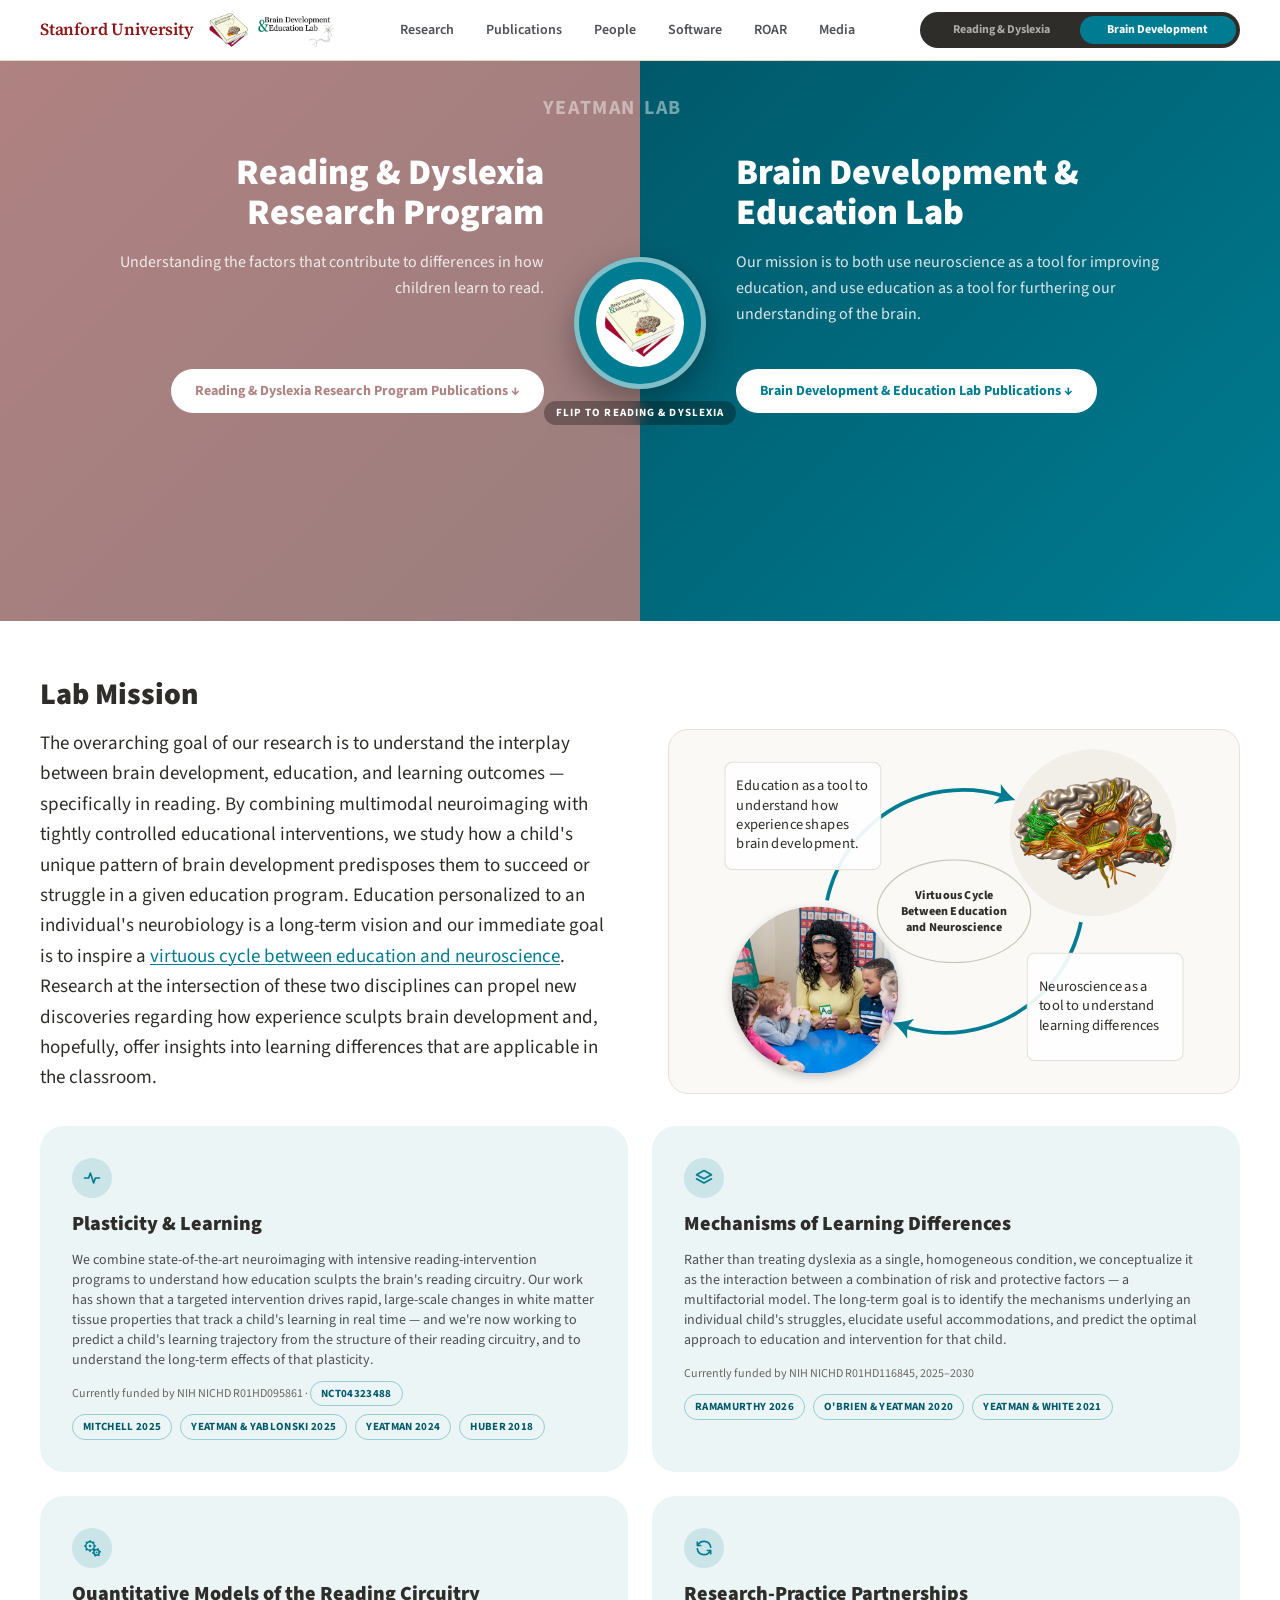
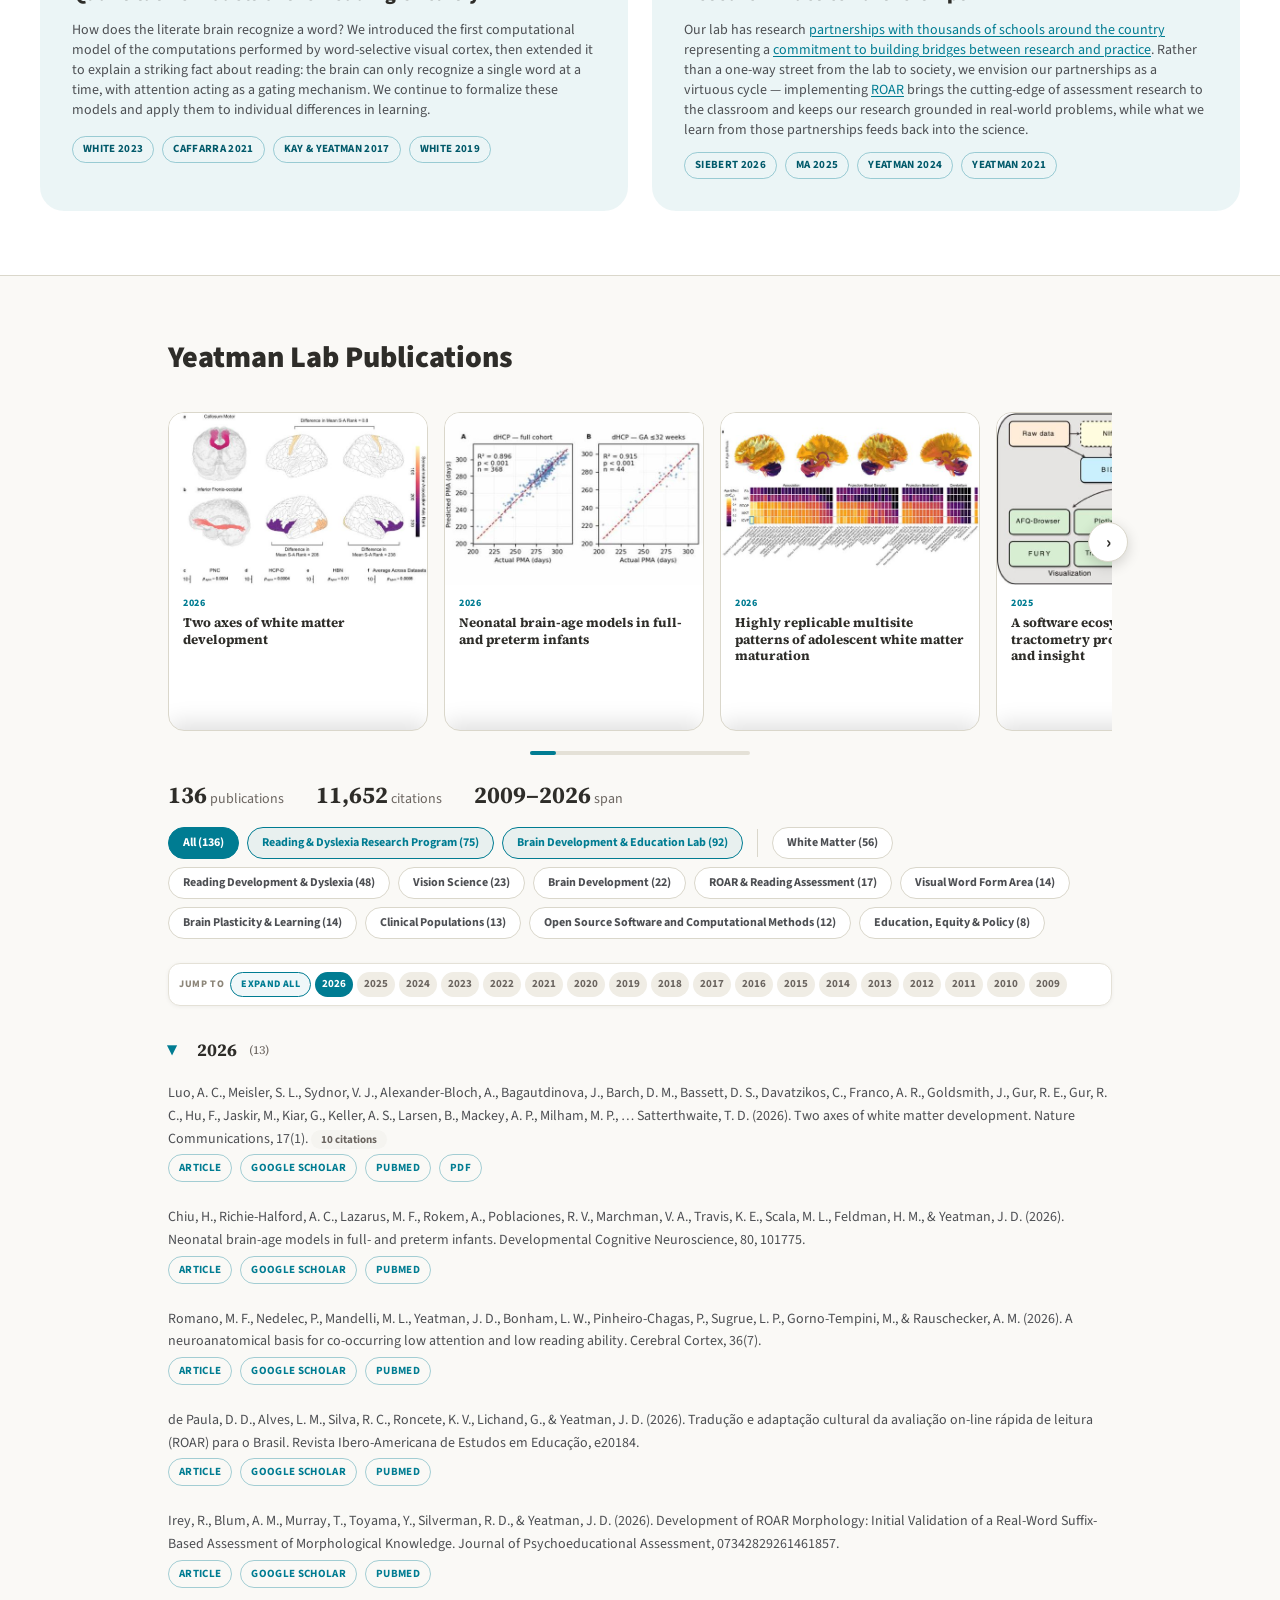
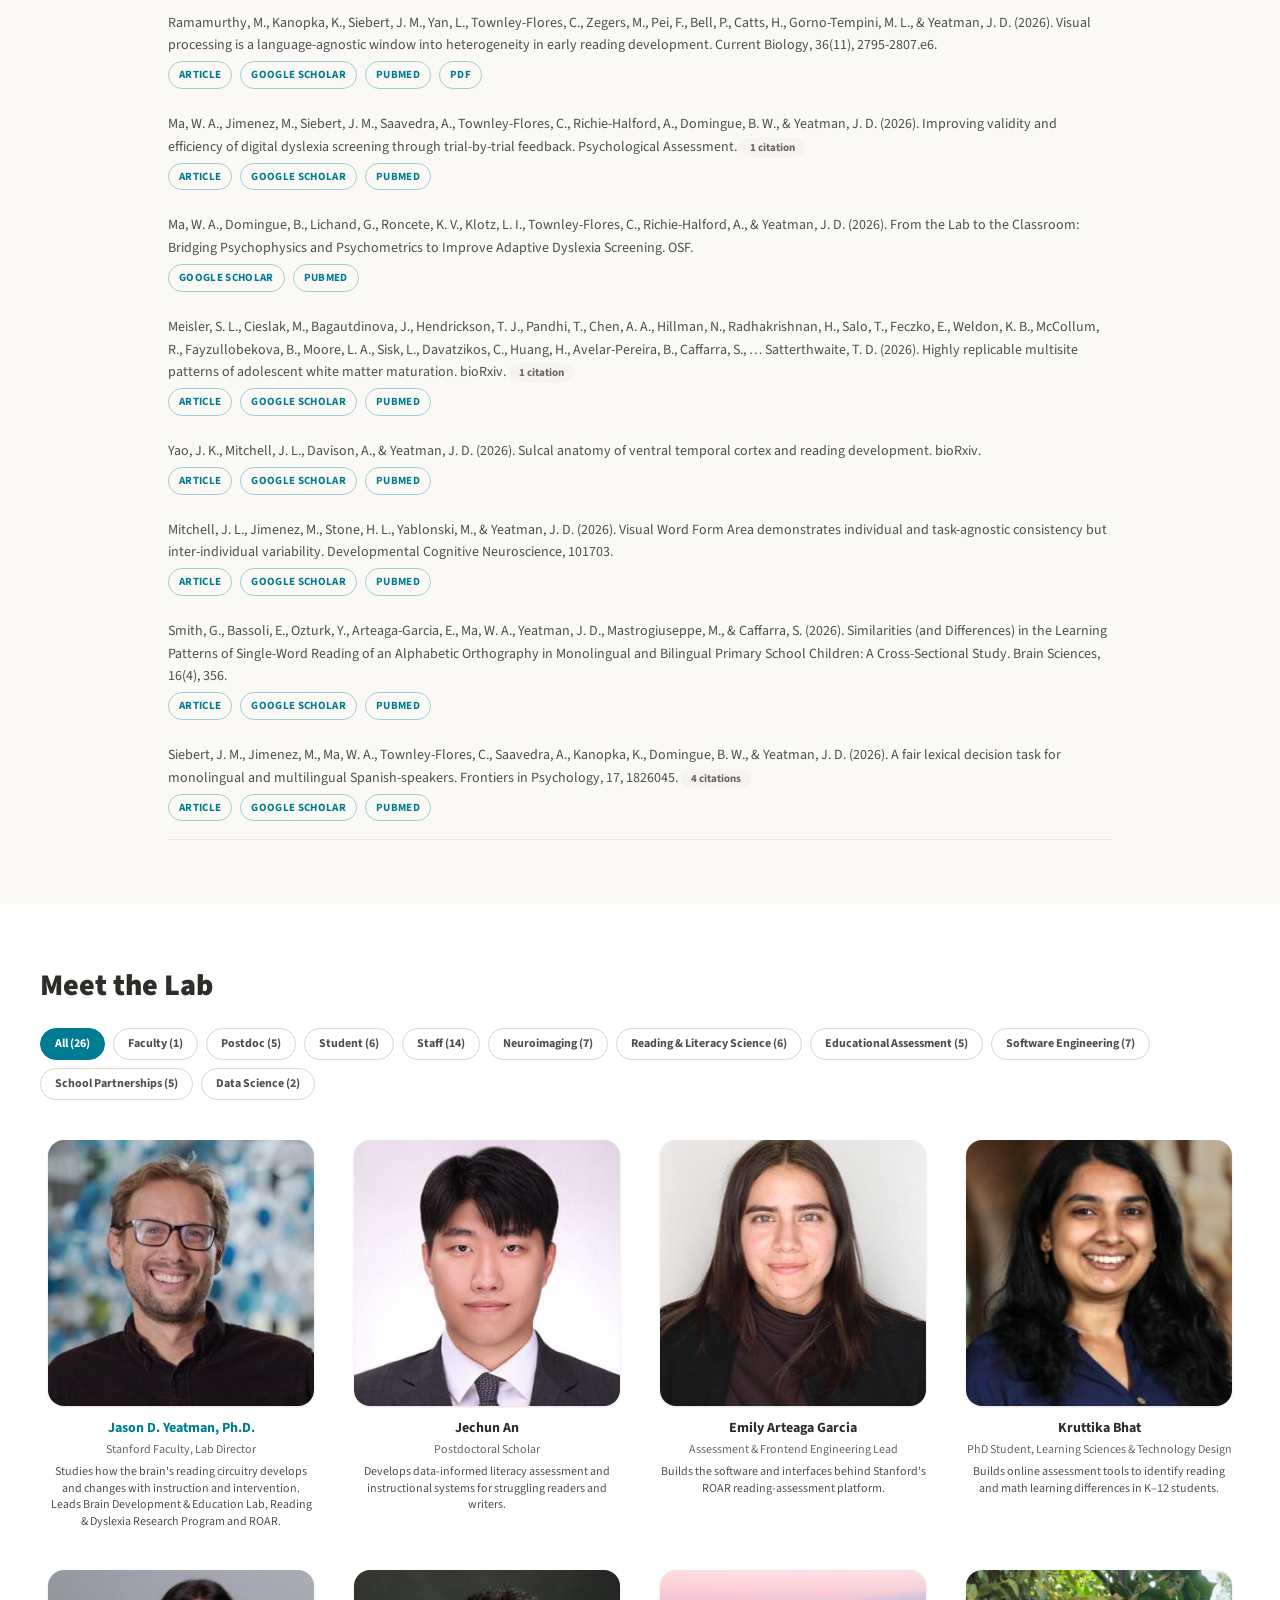
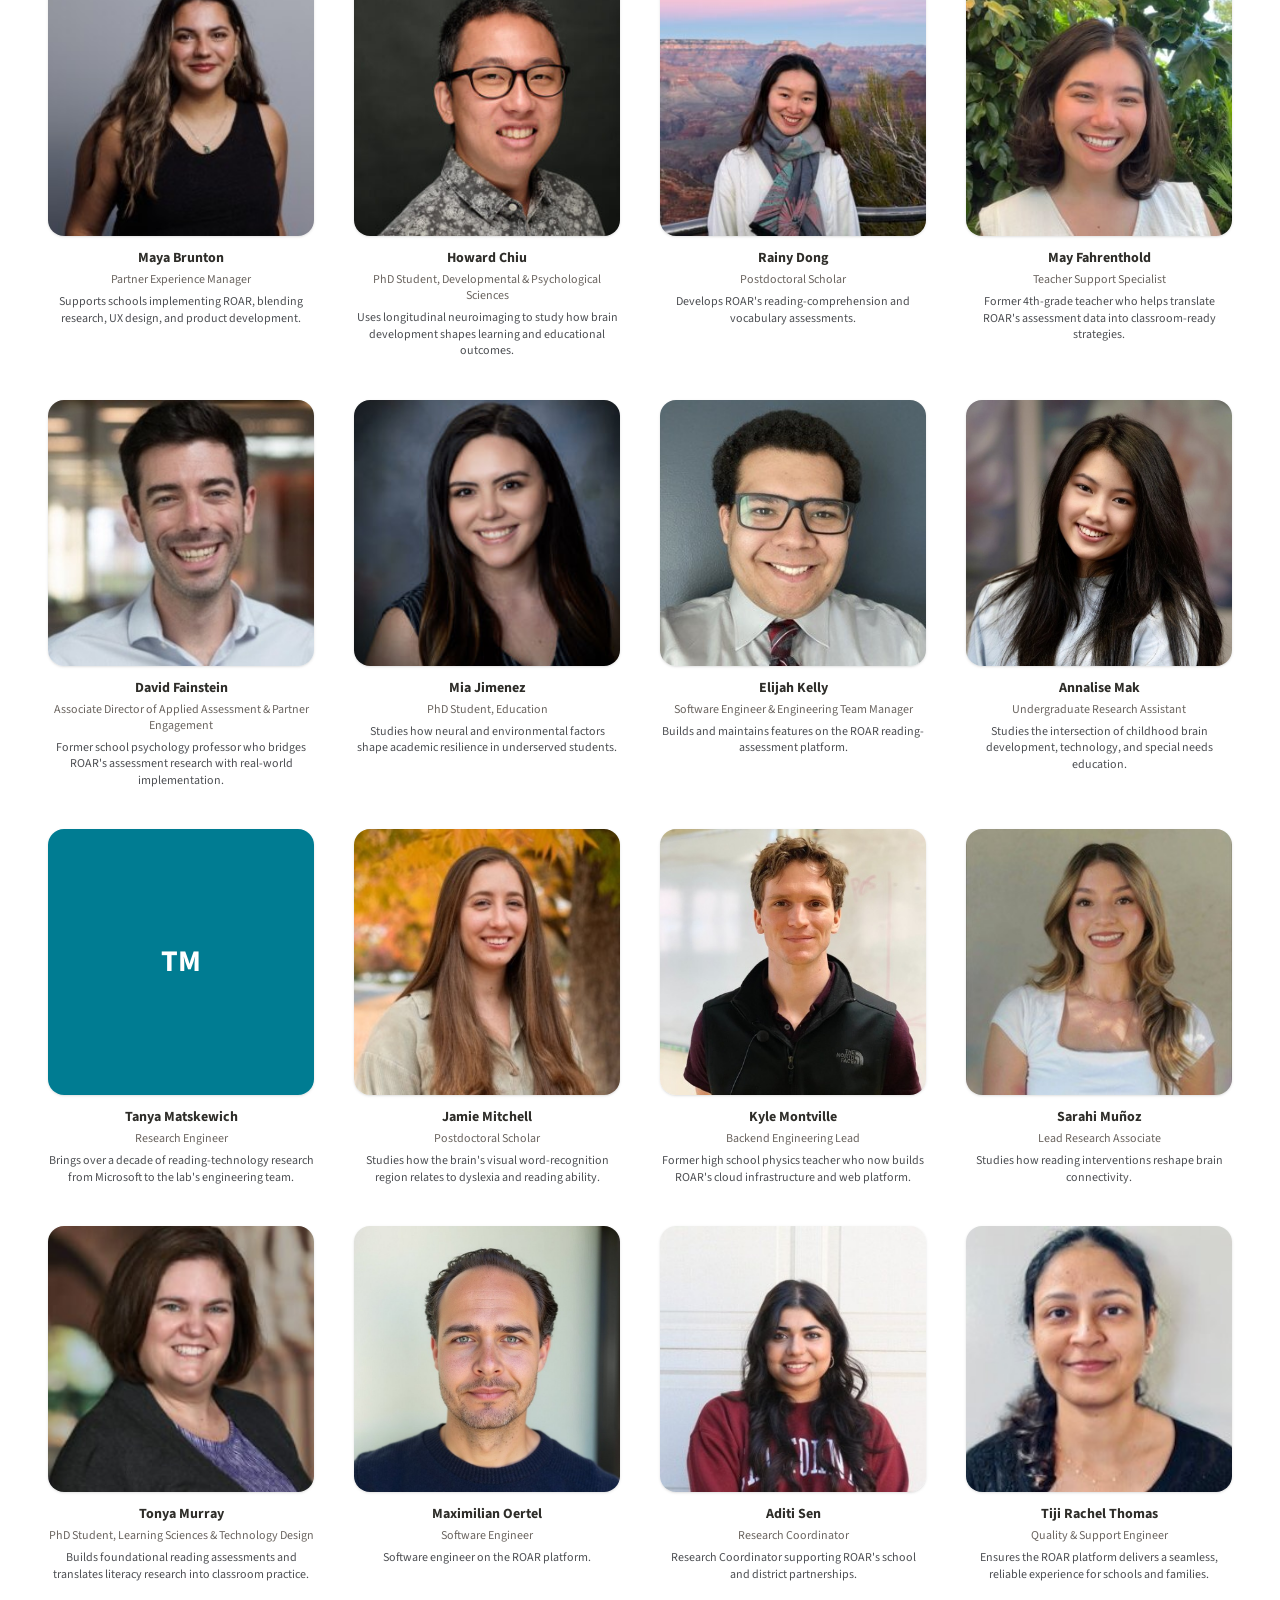
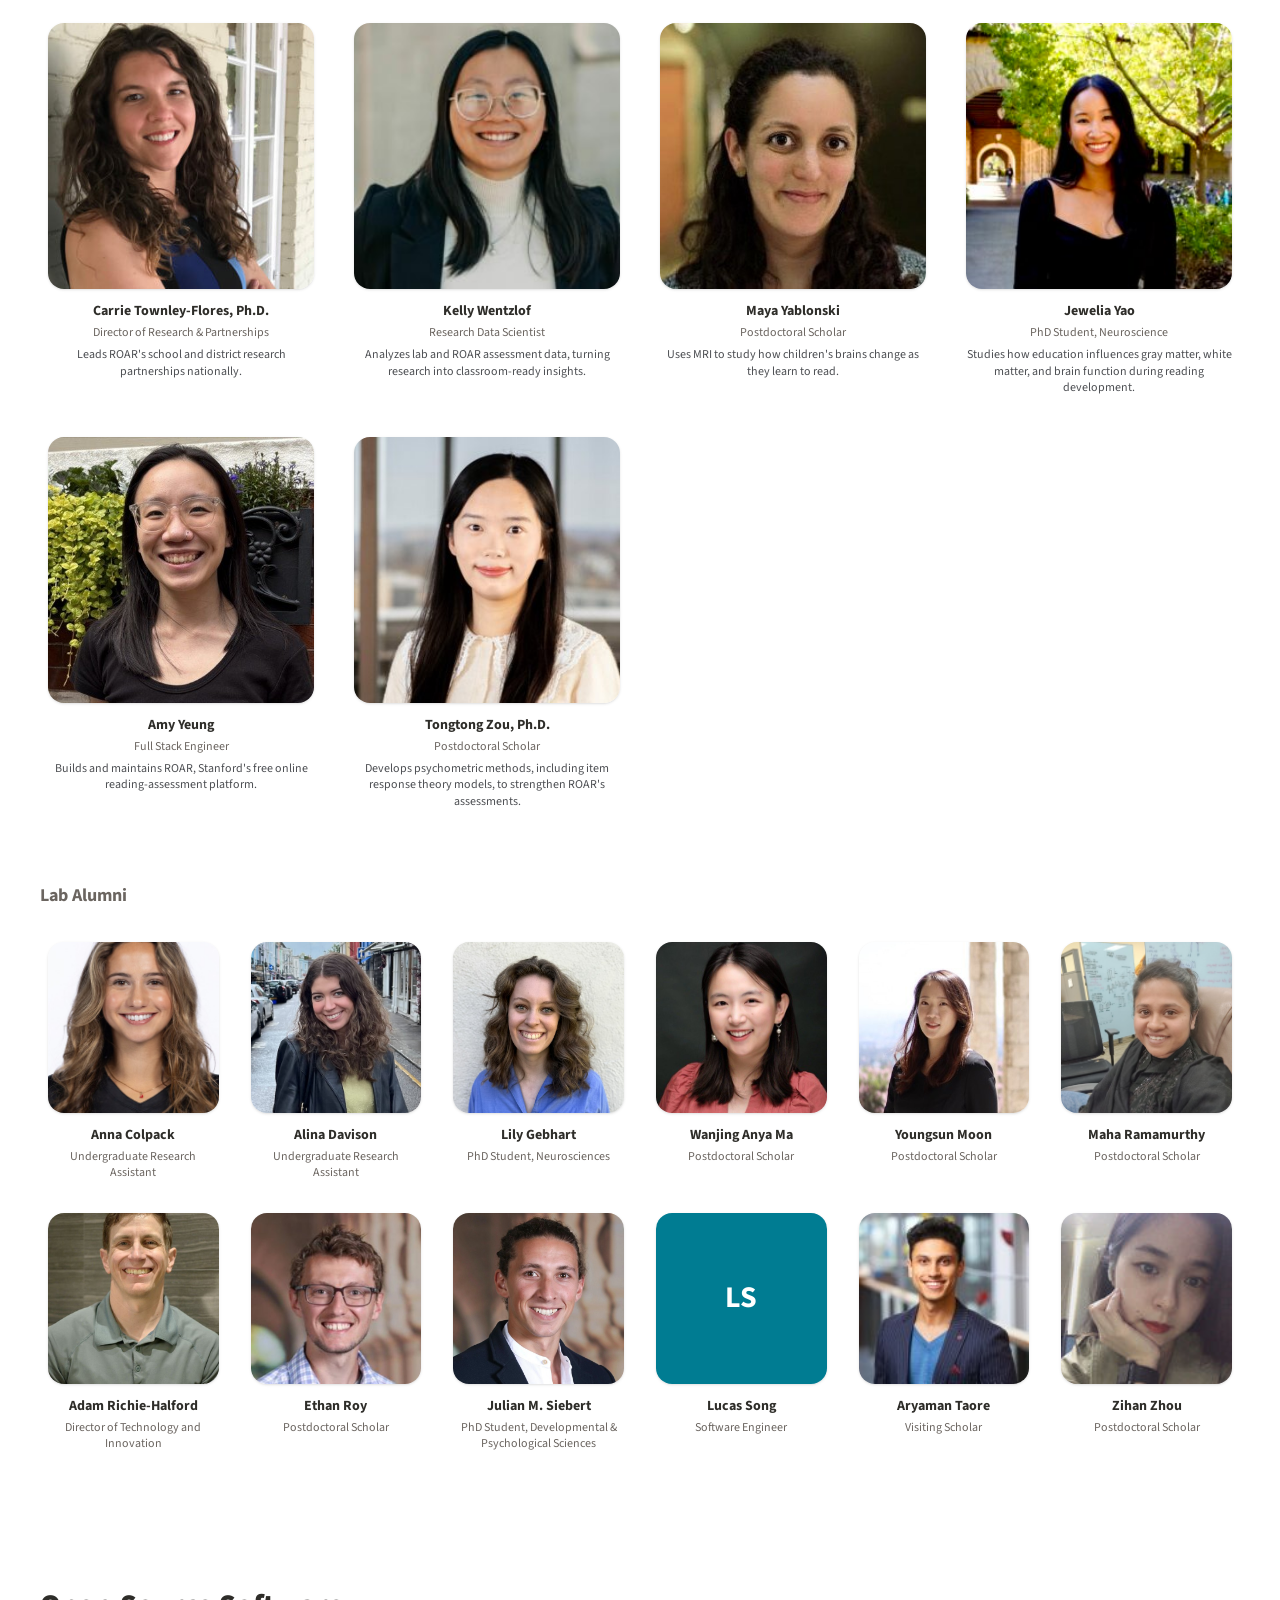
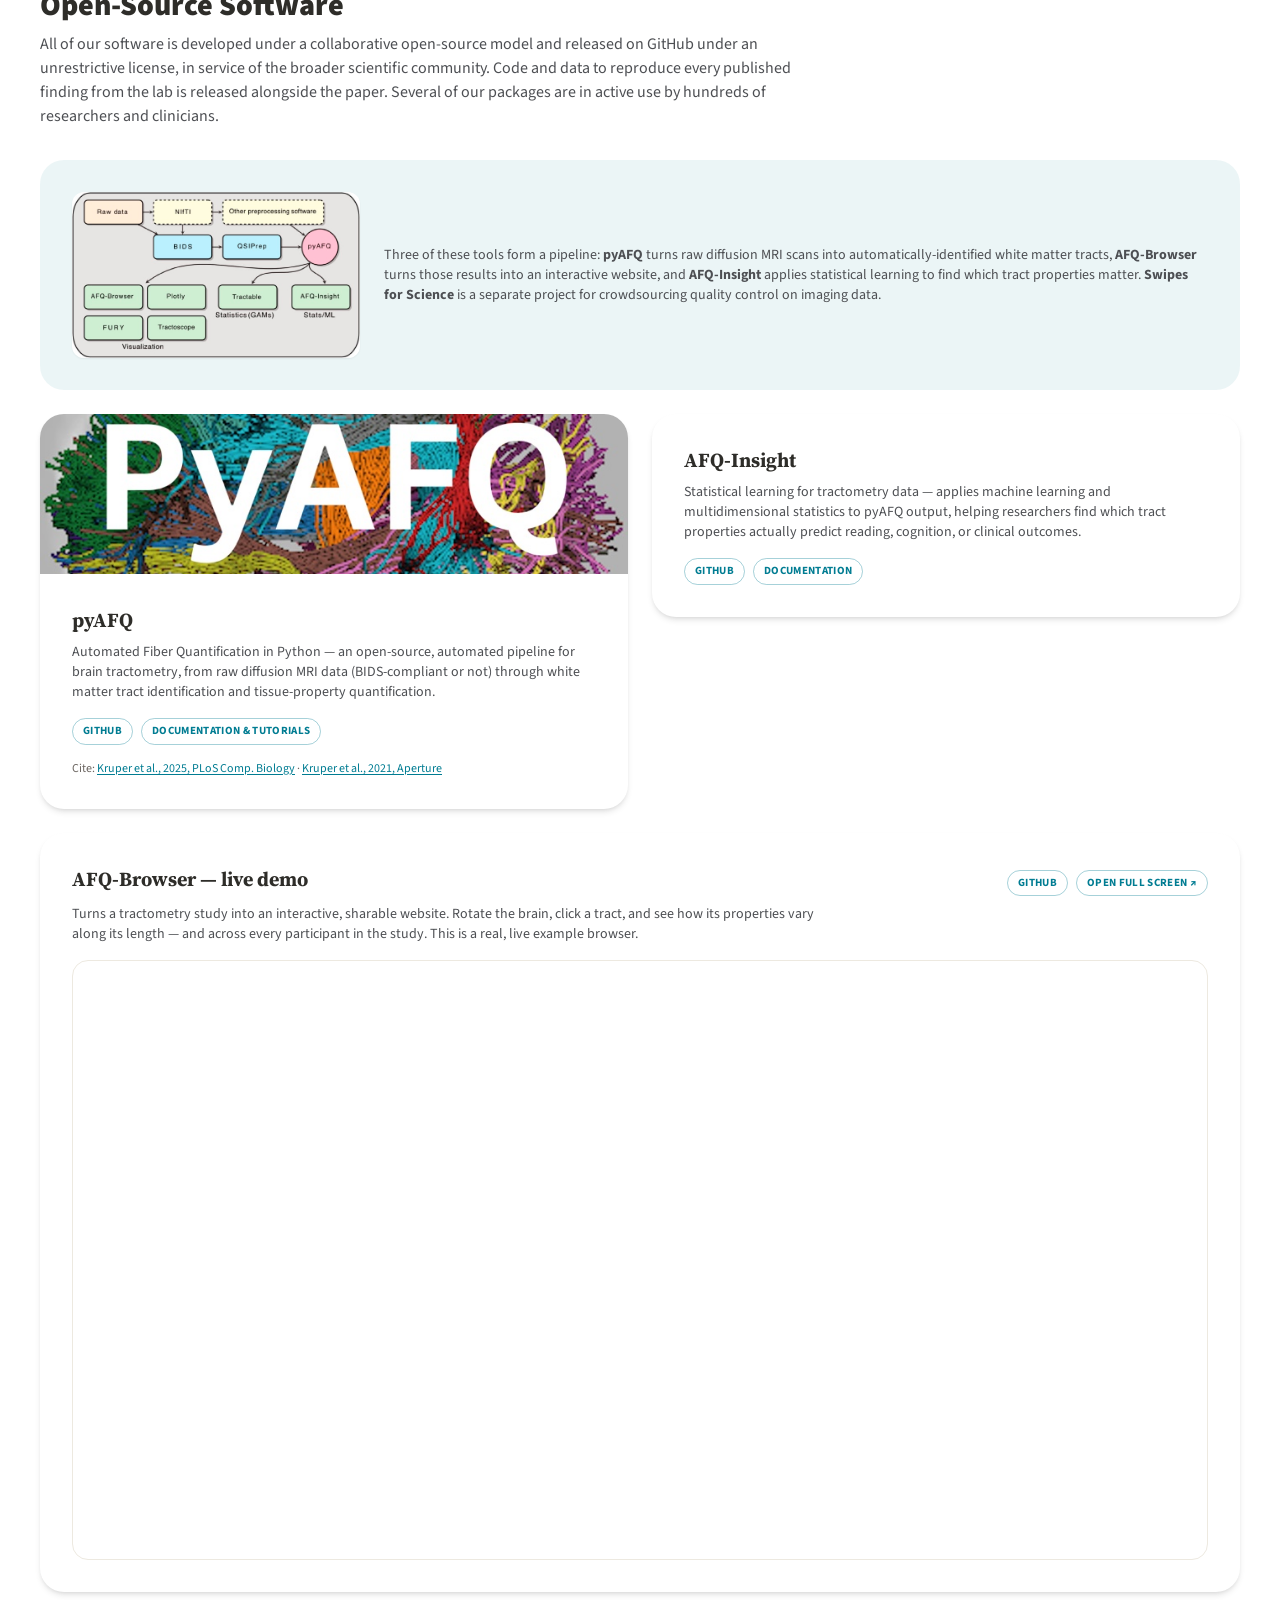
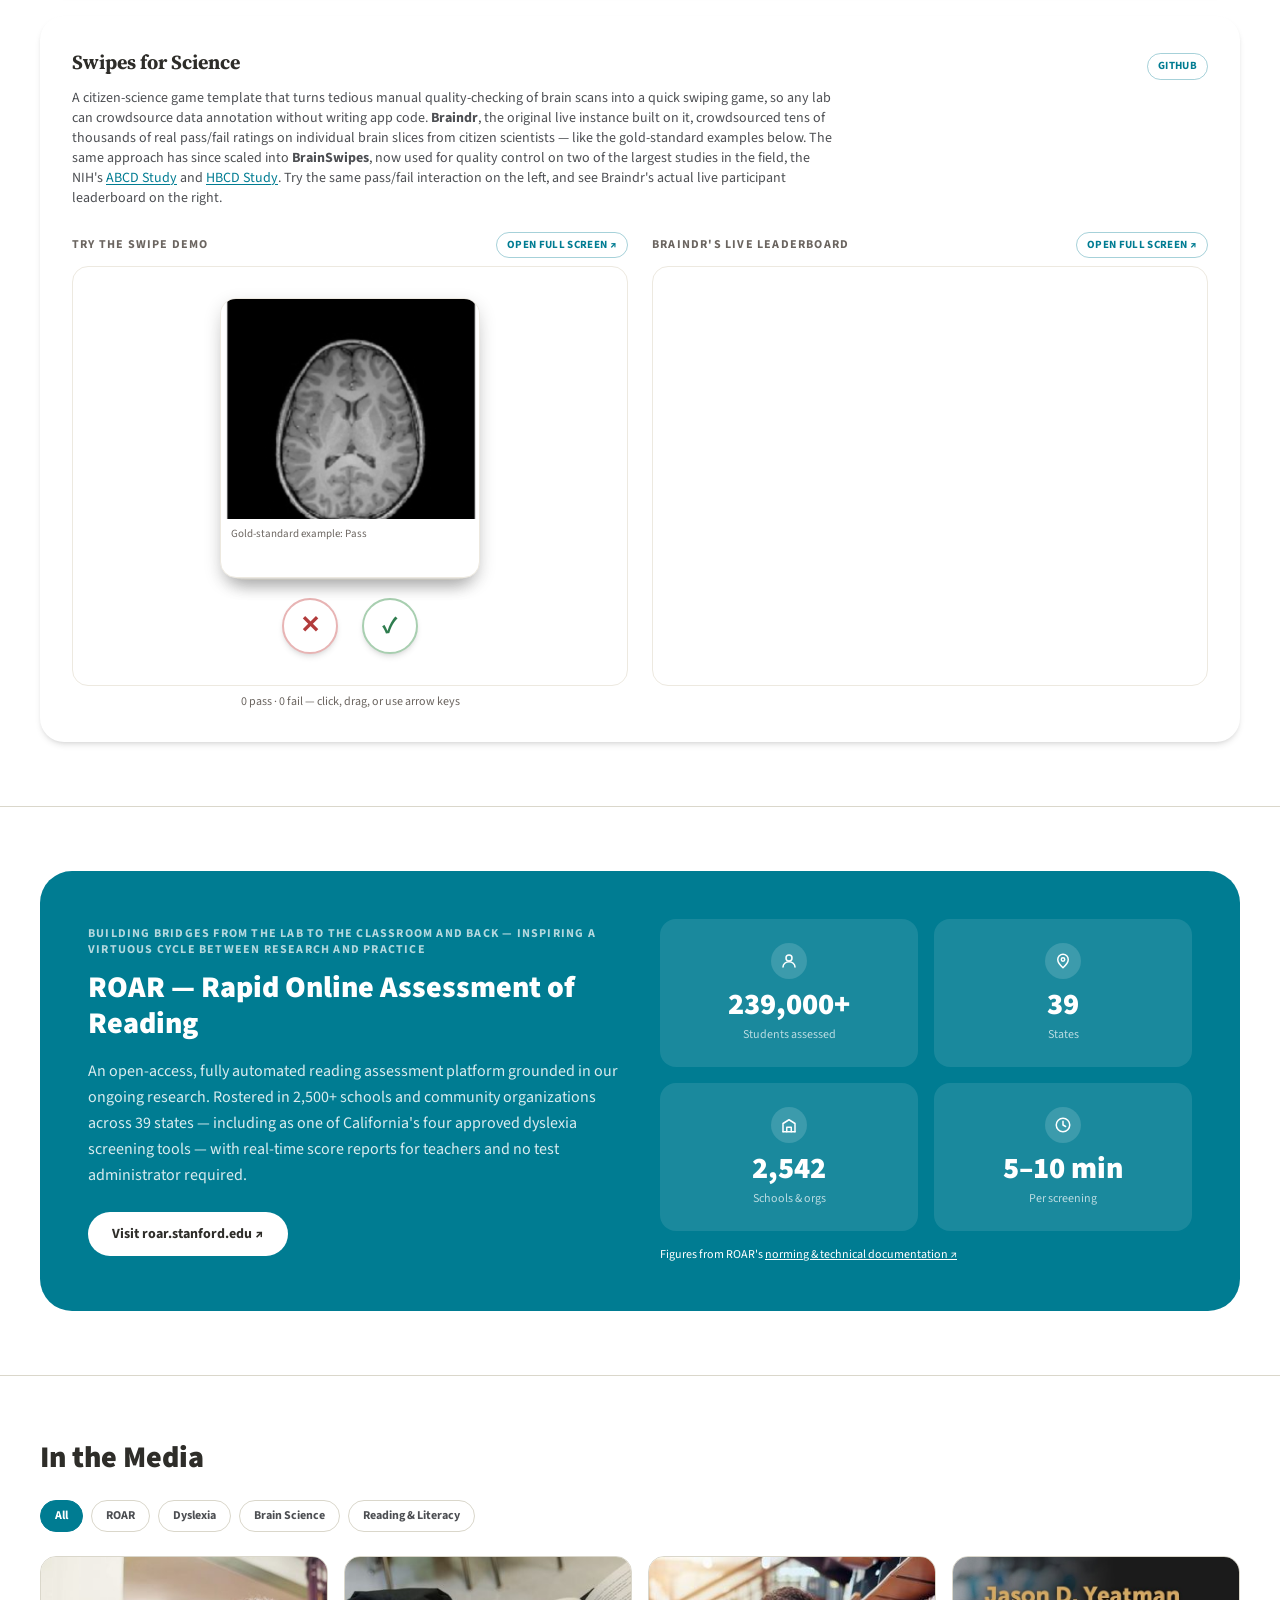
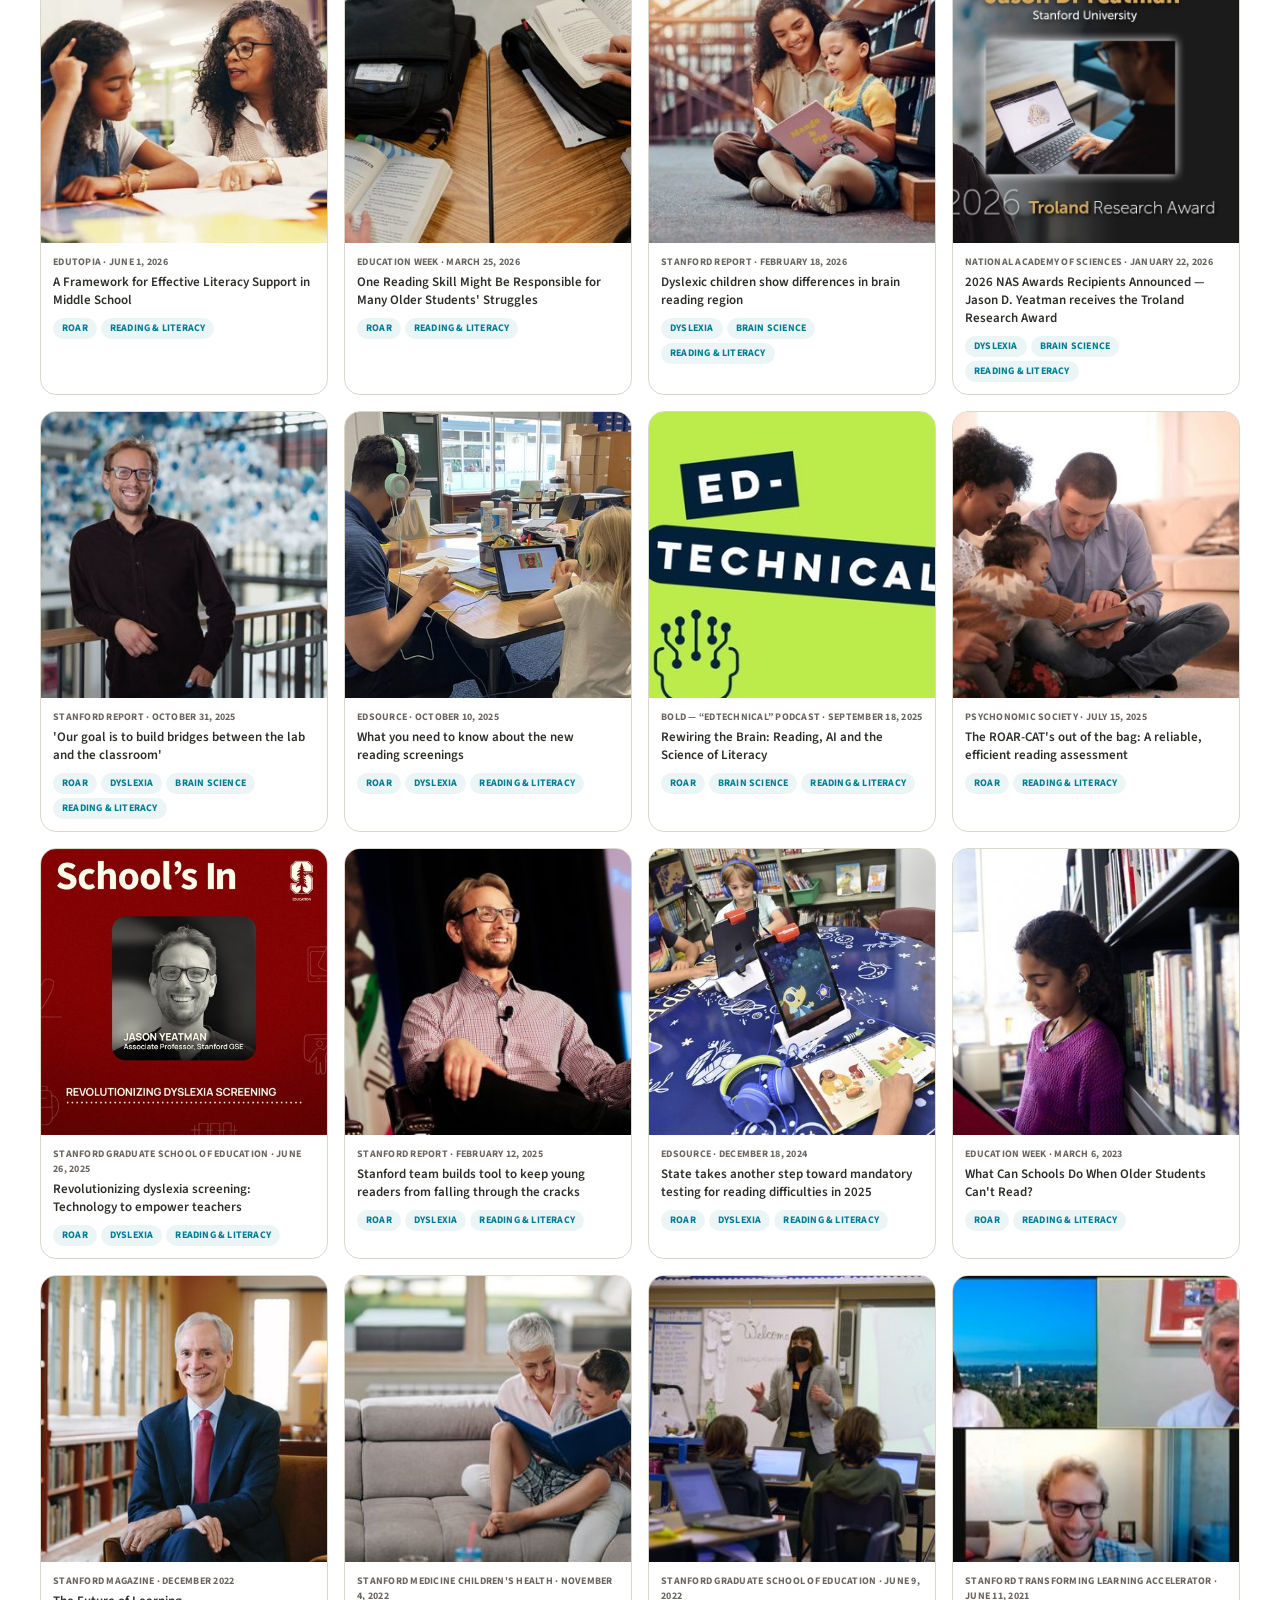
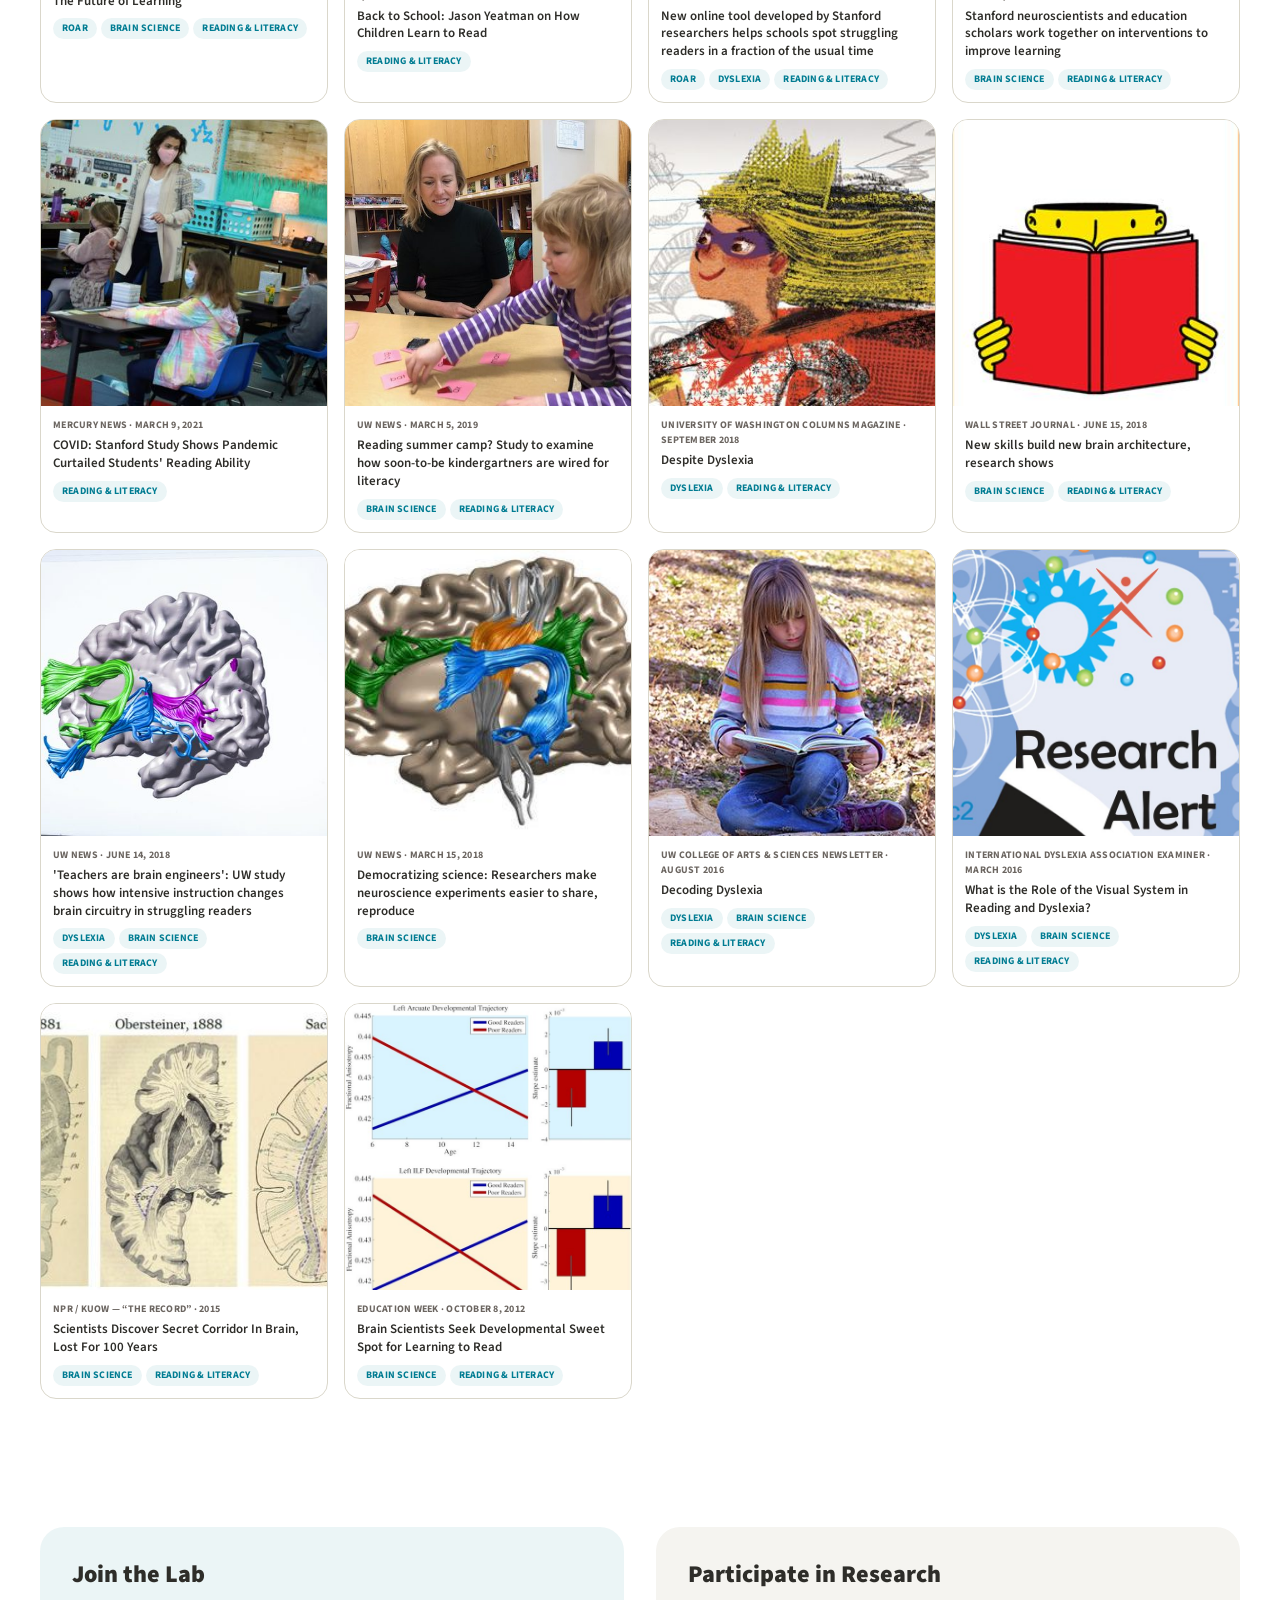
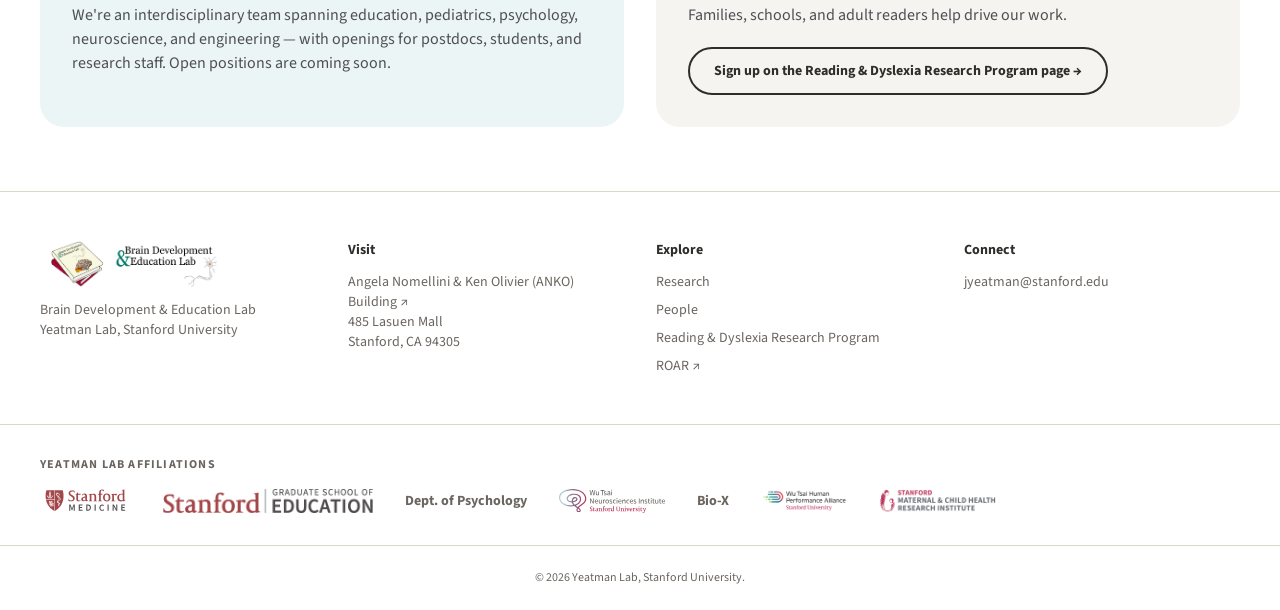
==== bde.html @ ee561f9d "Reformat 11 Scholar-pasted citations to APA, fix chip contrast on tinted cards Eleven entries had be" ====
<!DOCTYPE html>
<html lang="en" data-view="bde">
<head>
<meta charset="UTF-8" />
<meta name="viewport" content="width=device-width, initial-scale=1.0" />
<title>Brain Development &amp; Education Lab — Yeatman Lab, Stanford University</title>
<meta name="description" content="The Brain Development & Education Lab at Stanford uses neuroscience to understand how children's brains develop and learn, and applies those insights to improve educational practice and reading assessment tools like ROAR." />
<link rel="canonical" href="https://edneuro.stanford.edu/" />
<meta property="og:type" content="website" />
<meta property="og:site_name" content="Brain Development & Education Lab" />
<meta property="og:url" content="https://edneuro.stanford.edu/" />
<meta property="og:title" content="Brain Development & Education Lab — Stanford University" />
<meta property="og:description" content="The Brain Development & Education Lab at Stanford uses neuroscience to understand how children's brains develop and learn, and applies those insights to improve educational practice and reading assessment tools like ROAR." />
<meta property="og:image" content="https://edneuro.stanford.edu/assets/social/bde.png" />
<meta property="og:image:width" content="1200" />
<meta property="og:image:height" content="630" />
<meta property="og:image:alt" content="Brain Development & Education Lab at Stanford University: neuroscience and education, in a virtuous cycle." />
<meta property="og:locale" content="en_US" />
<meta name="twitter:card" content="summary_large_image" />
<meta name="twitter:title" content="Brain Development & Education Lab — Stanford University" />
<meta name="twitter:description" content="The Brain Development & Education Lab at Stanford uses neuroscience to understand how children's brains develop and learn, and applies those insights to improve educational practice and reading assessment tools like ROAR." />
<meta name="twitter:image" content="https://edneuro.stanford.edu/assets/social/bde.png" />
<meta name="twitter:image:alt" content="Brain Development & Education Lab at Stanford University: neuroscience and education, in a virtuous cycle." />
<script type="application/ld+json">
{
  "@context": "https://schema.org",
  "@type": "ResearchOrganization",
  "name": "Yeatman Lab",
  "alternateName": ["Reading & Dyslexia Research Program", "Brain Development & Education Lab"],
  "url": "https://dyslexia.stanford.edu/",
  "sameAs": ["https://edneuro.stanford.edu/", "https://roar.stanford.edu/"],
  "parentOrganization": { "@type": "CollegeOrUniversity", "name": "Stanford University", "url": "https://www.stanford.edu/" },
  "address": { "@type": "PostalAddress", "addressLocality": "Stanford", "addressRegion": "CA", "addressCountry": "US" },
  "founder": { "@type": "Person", "name": "Jason D. Yeatman" }
}
</script>
<link rel="icon" type="image/png" sizes="32x32" href="assets/logos/stanford-s-favicon-32.png" />
<link rel="icon" type="image/png" sizes="16x16" href="assets/logos/stanford-s-favicon-16.png" />
<link rel="apple-touch-icon" href="assets/logos/stanford-s-favicon.png" />
<link rel="preconnect" href="https://fonts.googleapis.com" />
<link rel="preconnect" href="https://fonts.gstatic.com" crossorigin />
<link href="https://fonts.googleapis.com/css2?family=Source+Serif+4:opsz,wght@8..60,500;8..60,700&family=Source+Sans+3:wght@400;500;600;700;800;900&display=swap" rel="stylesheet" />
<style>
  :root { --accent:#007C92; --accent-rgb:0,124,146; --accent-dark:#00596a; }
  html { scroll-behavior: smooth; scroll-padding-top: 68px; }
  @media (min-width:1024px){ html{ scroll-padding-top: 62px; } }
  body { font-family:'Source Sans 3',sans-serif; }
  .accent-bg{ background-color:var(--accent); }
  .accent-text{ color:var(--accent); }
  .tint-8{ background-color:rgba(var(--accent-rgb),.08); }
  .tint-14{ background-color:rgba(var(--accent-rgb),.14); }
  .btn-primary{ background-color:var(--accent); }
  .btn-primary:hover{ background-color:var(--accent-dark); }
  ::selection{ background:rgba(var(--accent-rgb),.22); }

  /* The lab mission statement. Sits one step above body copy so it reads as the page's
     opening, but not so large that it competes with the "Lab Mission" heading over ~740
     characters. clamp() scales it without breakpoints; 67ch holds the line to ~72
     characters, inside the comfortable 45-75 range — measured, not assumed: Source Sans
     3's `ch` is narrow, so 67ch renders ~630px, and 72ch overshot at 77 characters.
     1.6 leading keeps a 10-line paragraph easy to track. Not a Tailwind utility stack because text-* ships its own line-height
     and beats leading-* on the Play CDN. */
  .section-lead{ font-size:clamp(16.5px, 0.4vw + 14px, 19px); line-height:1.6;
    color:#2E2D29; max-width:67ch; }

  .coin-wrap{ perspective:1200px; }
  .coin{ width:96px; height:96px; position:relative; cursor:pointer; -webkit-tap-highlight-color:transparent; }
  @media (min-width:1280px){ .coin{ width:132px; height:132px; } }
  .coin-inner{ width:100%; height:100%; position:relative; transition:transform .85s cubic-bezier(.34,1.56,.64,1), filter .85s ease; transform-style:preserve-3d; }
  .coin.is-flipped .coin-inner{ transform:rotateY(180deg); }
  .coin.is-navigating .coin-inner{ transform:rotateY(1080deg) scale(1.22); filter:drop-shadow(0 0 28px rgba(255,255,255,.6)); transition:transform .9s cubic-bezier(.22,.68,0,1), filter .9s ease; }
  .coin-face{ position:absolute; inset:0; border-radius:9999px; display:flex; align-items:center; justify-content:center;
    backface-visibility:hidden; box-shadow:0 14px 34px rgba(0,0,0,.32), inset 0 0 0 5px rgba(255,255,255,.5); }
  .coin-front{ background:#8C1515; } .coin-back{ background:#007C92; transform:rotateY(180deg); }
  .coin-face img{ width:88px; height:88px; object-fit:contain; border-radius:9999px; background:#fff; padding:9px; box-sizing:border-box; }
  .coin:hover .coin-inner{ transform:rotateY(180deg) scale(1.08); }

  .side-panel{ transition:opacity .5s ease, filter .5s ease; cursor:pointer; }
  .side-inactive{ opacity:.55; filter:saturate(.7); }
  .side-panel:hover{ filter:brightness(1.06); }

  .avatar-fallback{ font-weight:700; background-color:var(--accent); }
  .link-chip{ font-size:11px; font-weight:700; text-transform:uppercase; letter-spacing:.03em; color:var(--accent); border:1px solid rgba(var(--accent-rgb),.35); border-radius:9999px; padding:4px 10px; }
  .link-chip:hover{ background-color:rgba(var(--accent-rgb),.08); }
  /* Links inside running prose. Underlined by default: inside a paragraph, colour alone
     isn't a sufficient affordance (WCAG 1.4.1), and these sit in text a reader is
     scanning rather than in a row of obvious controls. */
  .prose-link{ color:var(--accent); text-decoration:underline; text-decoration-thickness:1px;
    text-underline-offset:2px; }
  .prose-link:hover{ text-decoration-thickness:2px; color:var(--accent-dark); }

  /* The virtuous-cycle figure beside the mission — slide 2 of the lab's deck, rebuilt for
     the web. Everything (photos, arrows, labels) lives in ONE 400x300 SVG coordinate space.
     That's deliberate: it lets the box be any height, because `preserveAspectRatio` scales
     the whole diagram uniformly. Mixing CSS-positioned circles with an SVG arrow layer, as
     an earlier version did, pins the box to a fixed aspect ratio — change the height and the
     arrow tips drift off the circles.
     From lg up the figure takes its height from the mission paragraph beside it
     (`height:100%` in a stretch row), so the two columns end level. Below lg it's stacked and
     nothing sets the row height, so it falls back to an explicit 4:3. */
  .cycle{ position:relative; width:100%; aspect-ratio:4/3;
    border-radius:1.25rem; background:#FAF9F6; border:1px solid #E4E1D7; overflow:hidden;
    transition:box-shadow .3s ease, border-color .3s ease; }
  @media (min-width:1024px){ .cycle{ aspect-ratio:auto; height:100%; min-height:300px; } }
  /* Stacked, the figure would otherwise run the full column width — 962x722 at 1010px,
     which bloats the photos to 332px each. Cap it and centre it instead. */
  @media (max-width:1023px){ .cycle{ max-width:560px; margin-inline:auto; } }
  .cycle:hover, .cycle:focus{ box-shadow:0 10px 30px rgba(0,0,0,.13); border-color:#C9C5B8; outline:none; }
  .cycle-svg{ position:absolute; inset:0; width:100%; height:100%; color:var(--accent); }
  .cyc-photo{ transition:transform .45s cubic-bezier(.22,.68,0,1);
    transform-box:fill-box; transform-origin:center; }
  .cycle:hover .cyc-photo, .cycle:focus .cyc-photo{ transform:scale(1.04); }
  .cyc-arrow-shaft{ fill:none; stroke:currentColor; stroke-width:53; }
  .cyc-arrow-head{ fill:currentColor; }

  /* Labels ride inside the SVG as foreignObject so they scale with the diagram and stay
     locked to the arrows. Hidden below lg — no room; the scrim covers that case. */
  .cyc-fo{ display:none; }
  @media (min-width:1024px){ .cyc-fo{ display:block; } }
  /* Both label boxes are the same 130x90 and mirror each other about the figure's centre,
     so they read as a matched pair rather than two different shapes. Text is centred inside,
     which is what lets one hold four lines and the other three without looking uneven. */
  .cyc-lbl{ font-family:'Source Sans 3',sans-serif; font-size:12px; line-height:1.35;
    color:#2E2D29; background:rgba(255,255,255,.92); border:1px solid #E4E1D7;
    border-radius:7px; padding:8px 9px; box-sizing:border-box;
    width:100%; height:100%; display:flex; align-items:center; }
  /* An oval, not a circle: 128x86 is the widest ellipse that still clears both photos on the
     diagonal, and the extra width is what breaks the title over three lines instead of four. */
  .cyc-mid{ text-decoration:none; cursor:pointer; transition:border-color .2s;
    font-family:'Source Sans 3',sans-serif; font-size:10px; font-weight:800;
    line-height:1.3; color:#2E2D29; border:1px solid #C9C5B8; border-radius:50%;
    width:100%; height:100%; box-sizing:border-box; display:flex; align-items:center;
    justify-content:center; text-align:center; padding:0 12px; }
  .cyc-mid:hover{ border-color:#8C8578; text-decoration:underline; }

  /* Below lg: wordless, with hover/tap revealing the same content. */
  .cycle-cap{ position:absolute; left:0; right:0; bottom:0; padding:9px 12px;
    font-size:10px; font-weight:800; letter-spacing:.07em; text-transform:uppercase;
    color:#8C8578; text-align:center; background:linear-gradient(transparent,#FAF9F6 55%);
    transition:opacity .25s ease; }
  .cycle-over{ position:absolute; inset:0; padding:20px 18px; background:rgba(250,249,246,.955);
    display:flex; flex-direction:column; justify-content:center; gap:11px; text-align:left;
    opacity:0; pointer-events:none; transition:opacity .3s ease; }
  .cycle:hover .cycle-over, .cycle:focus .cycle-over{ opacity:1; pointer-events:auto; }
  .cycle:hover .cycle-cap, .cycle:focus .cycle-cap{ opacity:0; }
  .cycle-over h3{ font-size:14px; font-weight:900; line-height:1.3; color:var(--accent); }
  .cycle-leg{ display:flex; gap:9px; align-items:flex-start; font-size:12.5px; line-height:1.45;
    color:#2E2D29; }
  .cycle-leg i{ flex:none; margin-top:1px; font-style:normal; font-weight:900; color:var(--accent); }
  @media (min-width:1024px){ .cycle-cap, .cycle-over{ display:none; } }
  /* Target of a data-pub-doi jump — a row among 136 needs saying so for a moment. */
  .pub-flash{ animation:pubFlash 2.4s ease-out; }
  @keyframes pubFlash{ 0%,55%{ background:rgba(var(--accent-rgb),.16);
      box-shadow:0 0 0 2px rgba(var(--accent-rgb),.45); } 100%{ background:transparent;
      box-shadow:0 0 0 2px rgba(var(--accent-rgb),0); } }
  .cite-badge{ font-size:11px; font-weight:700; color:#6B6560; background:#F5F4F0; border-radius:9999px; padding:2px 10px; white-space:nowrap; }
  details > summary::-webkit-details-marker{ display:none; }
  details summary{ list-style:none; }
  details summary::before{ content:'▸'; display:inline-block; margin-right:8px; color:var(--accent); transition:transform .2s; }
  details[open] summary::before{ transform:rotate(90deg); }

  .swipe-card{ position:absolute; inset:0; border-radius:1rem; background:#fff; box-shadow:0 6px 18px rgba(0,0,0,.14);
    border:1px solid #EDE9E0; overflow:hidden; display:flex; flex-direction:column; cursor:grab; touch-action:none; user-select:none; }
  .swipe-card:active{ cursor:grabbing; }
  .swipe-card img{ width:100%; height:220px; object-fit:cover; pointer-events:none; }
  .swipe-card-label{ font-size:11px; padding:8px 10px; color:#6B6560; line-height:1.3; }
  #swipe-stage:focus{ outline:2px solid rgba(var(--accent-rgb),.4); outline-offset:4px; border-radius:1rem; }

  .team-card{ cursor:pointer; border-radius:1rem; padding:8px; position:relative; transition:background-color .15s; }
  .team-card:hover, .team-card:focus-within{ background-color:#FAF9F6; outline:none; z-index:30; }
  .team-card.expanded{ z-index:30; }
  .filter-pill{ font-size:12px; font-weight:700; border-radius:9999px; padding:6px 14px; border:1px solid #DAD7CB; color:#4D4F53; background:#fff; cursor:pointer; transition:all .15s; }
  .filter-pill:hover{ border-color:var(--accent); color:var(--accent); }
  .filter-pill.active{ background:var(--accent); border-color:var(--accent); color:#fff; }
  .filter-pill-primary{ border-width:1.5px; border-color:var(--accent); color:var(--accent); background:rgba(var(--accent-rgb),.07); }
  .filter-pill-primary.active{ background:var(--accent); border-color:var(--accent); color:#fff; }
  .media-tag{ font-size:10px; font-weight:700; letter-spacing:.02em; text-transform:uppercase; border-radius:9999px; padding:3px 9px; background:rgba(var(--accent-rgb),.08); color:var(--accent); }
  .pill-divider{ width:1px; align-self:stretch; background:#DAD7CB; margin:2px 6px; }
  .team-tag-pill{ font-size:10px; font-weight:700; text-transform:uppercase; letter-spacing:.02em; color:var(--accent); background:rgba(var(--accent-rgb),.08); border-radius:9999px; padding:2px 8px; display:inline-block; }
  .team-photo-wrap img{ transition:transform .4s ease; }
  .team-card:hover .team-photo-wrap img, .team-card:focus-within .team-photo-wrap img, .team-card.expanded .team-photo-wrap img{ transform:scale(1.08); }
  .team-expand{ position:absolute; inset:0; background:#fff; border-radius:1rem;
    box-shadow:0 8px 24px rgba(0,0,0,.25); border-top:3px solid var(--accent); text-align:left;
    opacity:0; visibility:hidden; transform:scale(.9); transform-origin:center; overflow-y:auto; padding:16px;
    transition:opacity .3s ease, transform .3s ease, visibility 0s linear .3s;
    pointer-events:none; }
  .team-card:hover .team-expand, .team-card:focus-within .team-expand, .team-card.expanded .team-expand{
    opacity:1; visibility:visible; transition:opacity .3s ease, transform .3s ease, visibility 0s; transform:scale(1); pointer-events:auto; }
  .team-expand-bio{ font-size:12px; color:#4D4F53; line-height:1.5; }
  .team-expand-tags{ display:flex; flex-wrap:wrap; gap:4px; margin-top:10px; }
  .team-expand-links{ display:flex; flex-wrap:wrap; gap:6px; margin-top:10px; }
  .team-expand-pubs{ margin-top:12px; border-top:1px solid #EDE9E0; padding-top:10px; }
  .team-expand-pubs-title{ font-size:10px; font-weight:700; text-transform:uppercase; letter-spacing:.04em; color:#6B6560; }
  .team-expand-pubs ul{ list-style:none; margin:0; padding:0; }
  .team-expand-pubs li{ font-size:11px; color:#4D4F53; margin-top:6px; line-height:1.4; }
  .team-expand-pubs a{ color:var(--accent); font-weight:600; text-decoration:none; }
  .team-expand-pubs a:hover{ text-decoration:underline; }

  .pub-card{ position:absolute; bottom:calc(100% + 8px); right:0; z-index:40;
    width:340px; max-width:90vw; background:#fff; border-radius:1rem; text-align:left;
    box-shadow:0 20px 45px rgba(0,0,0,.22), 0 2px 8px rgba(0,0,0,.08); border-top:3px solid var(--accent);
    padding:14px 16px; opacity:0; pointer-events:none;
    transform:translateY(6px) scale(.96);
    transition:opacity .2s ease, transform .2s ease; }
  .pub-item:hover .pub-card, .pub-item:focus-within .pub-card{
    opacity:1; transform:translateY(0) scale(1); pointer-events:auto; }
  .pub-card.flip-down{ bottom:auto; top:calc(100% + 8px); }
  .pub-card-figure{ width:100%; max-height:220px; object-fit:contain; border-radius:.5rem; margin-bottom:8px; display:block; background:#F5F4F0; }
  .pub-card-summary{ font-size:12px; line-height:1.5; color:#2E2D29; }

  /* Sticky year index for the publication list. Pins under the sticky site header
     (65px mobile / 61px lg), so any year stays one click away from deep in the list.
     z-index sits below .pub-card (40) so hover summaries still float over it. */
  /* Sticky only from lg up: at phone widths the 18 chips wrap to 3 rows (101px), which
     with the 65px header would permanently eat ~20% of the viewport. There it just sits
     at the top of the list as a normal index. */
  .pubs-years{ position:static; z-index:20;
    display:flex; flex-wrap:wrap; gap:4px; align-items:center;
    border:1px solid #E4E1D7; background:#fff; border-radius:.75rem;
    padding:8px 10px; margin-bottom:14px; box-shadow:0 1px 4px rgba(0,0,0,.05); }
  @media (min-width:1024px){ .pubs-years{ position:sticky; top:61px; } }
  .pubs-years-label{ font-size:10px; font-weight:800; letter-spacing:.06em; text-transform:uppercase;
    color:#8C8578; margin-right:2px; }
  .pub-year-chip{ font-size:11px; font-weight:700; color:#6B6560; background:#F0EDE5; border:none;
    border-radius:9999px; padding:4px 7px; cursor:pointer; transition:background-color .15s, color .15s; }
  .pub-year-chip:hover{ background:#DFDBCE; color:#2E2D29; }
  .pub-year-chip.active{ background:var(--accent); color:#fff; }
  .pub-year-chip[hidden]{ display:none; }
  .pub-year-chip small{ font-weight:400; opacity:.6; margin-left:2px; }
  .pub-year-all{ font-size:10px; font-weight:800; letter-spacing:.04em; text-transform:uppercase;
    color:var(--accent); border:1.5px solid var(--accent); background:rgba(var(--accent-rgb),.06);
    border-radius:9999px; padding:4px 10px; cursor:pointer; transition:background-color .15s, color .15s; }
  .pub-year-all:hover{ background:var(--accent); color:#fff; }
  /* A collapsed year renders nothing at all — the chip strip above IS the index, so an
     empty 61px header row per closed year was the "page of dropdowns" problem itself.
     applyPubsFilter still uses inline display for filtering, which composes: clearing it
     back to '' lets this rule decide. */
  #pubs-list details:not([open]){ display:none; }

  .pubfig-strip{ display:flex; gap:16px; overflow-x:auto; overflow-y:hidden; scroll-snap-type:x proximity; overflow-anchor:none;
    padding:4px 2px 6px; scrollbar-width:none; -webkit-overflow-scrolling:touch; }
  .pubfig-strip::-webkit-scrollbar{ display:none; }
  .pubfig-card{ flex:0 0 76vw; max-width:280px; scroll-snap-align:start; position:relative;
    background:#fff; border:1px solid #DAD7CB; border-radius:1rem; overflow:hidden;
    text-decoration:none; color:inherit;
    transition:box-shadow .18s ease, border-color .18s ease, opacity .5s ease, transform .55s cubic-bezier(.22,1,.36,1); }
  /* Cards settle into place the first time the strip is seen. Y-only offset: an X shift
     would change the scroll width, and the strip clips overflow-y. */
  .pubfig-strip.is-dealing .pubfig-card{ opacity:0; transform:translateY(12px) scale(.94) rotate(-1.2deg); }
  /* Wrapping from the last card back to the first cross-fades rather than racing
     ~12,000px across, which would just be a blur. */
  .pubfig-strip{ transition:opacity .28s ease; }
  .pubfig-strip.is-rewinding{ opacity:0; }
  @media (prefers-reduced-motion: reduce){
    .pubfig-strip.is-dealing .pubfig-card{ opacity:1; transform:none; }
    .pubfig-card{ transition:box-shadow .18s ease, border-color .18s ease; }
    .pubfig-strip, .pubfig-strip.is-rewinding{ transition:none; opacity:1; }
  }
  @media (min-width:640px){ .pubfig-card{ flex:0 0 260px; } }
  .pubfig-card:hover, .pubfig-card:focus-visible{ box-shadow:0 8px 22px rgba(0,0,0,.13); border-color:#C9C5B8; outline:none; }
  /* Thumbs are pre-cropped to exactly this box ratio, so the figure fills it edge to edge. */
  .pubfig-fig{ background:#F5F4F0; aspect-ratio:3/2; overflow:hidden; }
  .pubfig-fig img{ width:100%; height:100%; object-fit:cover; display:block; }
  .pubfig-body{ padding:11px 14px 14px; }
  .pubfig-year{ font-size:10px; font-weight:800; letter-spacing:.06em; color:var(--accent); }
  /* No line-clamp: a clamped title reads as an abbreviated one, and several of these run past
     four lines. The card grows to fit instead. */
  .pubfig-title{ font-family:'Source Serif 4',serif; font-weight:700; font-size:13px; line-height:1.3; margin-top:4px; }
  /* Full summary on hover/focus, so long academic summaries are never truncated. */
  /* Summary rises from the bottom as a sheet, sized to its own text, and stops short of
     the top so some of the figure stays visible behind it. */
  .pubfig-over{ position:absolute; left:0; right:0; bottom:0; background:#fff;
    border-top:3px solid var(--accent); max-height:calc(100% - 32px); overflow-y:auto;
    padding:12px 14px 13px; font-size:11px; line-height:1.45; color:#2E2D29;
    box-shadow:0 -8px 22px rgba(0,0,0,.13);
    transform:translateY(101%); transition:transform .34s cubic-bezier(.22,1,.36,1); }
  .pubfig-over p{ margin:0; }
  .pubfig-card:hover .pubfig-over, .pubfig-card:focus-visible .pubfig-over{ transform:translateY(0); }

  /* A slim rail under the strip, so it reads as something you can slide. */
  .pubfig-rail{ position:relative; height:4px; border-radius:9999px; background:#E4E1D7; margin:14px auto 0; max-width:220px; }
  .pubfig-rail-thumb{ position:absolute; top:0; left:0; height:4px; min-width:26px; border-radius:9999px;
    background:var(--accent); transition:transform .18s ease-out; }
  .pubfig-arrow{ position:absolute; top:calc(50% - 30px); transform:translateY(-50%); width:40px; height:40px;
    border-radius:9999px; background:#fff; box-shadow:0 4px 14px rgba(0,0,0,.16); border:1px solid #DAD7CB;
    display:none; align-items:center; justify-content:center; font-size:18px; font-weight:700; color:#2E2D29;
    cursor:pointer; transition:background-color .15s, opacity .15s; z-index:5; }
  @media (min-width:768px){ .pubfig-arrow{ display:flex; } }
  .pubfig-arrow:hover{ background:#2E2D29; color:#fff; }
  .pubfig-arrow.is-off{ opacity:0; pointer-events:none; }
  .pubfig-arrow-prev{ left:-16px; }
  .pubfig-arrow-next{ right:-16px; }

  /* Keyboard skip link: off-screen until focused, then pinned top-left. */
  .skip-link{ position:fixed; top:0; left:0; z-index:100; background:var(--accent); color:#fff;
    padding:10px 18px; font-weight:700; font-size:14px; border-radius:0 0 10px 0;
    transform:translateY(-130%); transition:transform .15s ease; }
  .skip-link:focus{ transform:translateY(0); outline:3px solid #fff; outline-offset:-5px; }
  /* Chips inside a tinted card: the base accent is only 4.40:1 there (below AA for
     11px text). The existing dark variant gives 7.18:1. Matches nothing on rdrp,
     where no link-chip sits on tint-8 — kept on both pages so the CSS stays in sync. */
  .tint-8 .link-chip{ color:var(--accent-dark); }
</style>
<!-- Compiled Tailwind. Must load AFTER the <style> above: the Play CDN it
     replaced injected its sheet there, so utilities win ties against the
     rules above. Regenerate with tools/build-tailwind-css.py -->
<link rel="stylesheet" href="assets/tailwind.css?v=1" />
</head>
<body class="text-[#2E2D29] bg-white antialiased">
  <a href="#main" class="skip-link">Skip to main content</a>


  <!-- Header -->
  <header class="sticky top-0 z-40 bg-white/95 backdrop-blur border-b border-[#DAD7CB]">
    <div class="max-w-7xl mx-auto px-6 lg:px-10 py-3 flex items-center justify-between gap-6">
      <a href="#top" class="flex items-center gap-2 min-w-0">
        <span class="font-serif font-semibold hidden xl:block shrink-0" style="color:#8C1515; font-size:17px; letter-spacing:-0.01em;">Stanford University</span>
        <img src="assets/logos/bde-banner.png" width="3110" height="828" alt="Brain Development &amp; Education Lab" class="w-auto h-7 sm:h-9 shrink-0" />
      </a>
      <nav class="hidden lg:flex items-center gap-3 xl:gap-8 text-sm font-semibold text-[#4D4F53] whitespace-nowrap">
        <a href="#research" class="hover:text-[#2E2D29]">Research</a>
        <a href="#publications" class="hover:text-[#2E2D29]">Publications</a>
        <a href="#team" class="hover:text-[#2E2D29]">People</a>
        <a href="#software" class="hover:text-[#2E2D29]">Software</a>
        <a href="#roar" class="hover:text-[#2E2D29]">ROAR</a>
        <a href="#media" class="hover:text-[#2E2D29]">Media</a>
      </nav>
      <div class="flex items-center gap-3 shrink-0">
        <div class="relative hidden sm:flex items-center rounded-full bg-[#2E2D29] p-1 w-[260px] xl:w-[320px]">
          <span class="absolute inset-y-1 right-1 w-[calc(50%-4px)] rounded-full accent-bg"></span>
          <a href="https://dyslexia.stanford.edu/" class="relative z-10 flex-1 text-center px-2 py-1.5 text-xs font-bold rounded-full text-white/60 hover:text-white transition-colors truncate">Reading &amp; Dyslexia</a>
          <span class="relative z-10 flex-1 text-center px-2 py-1.5 text-xs font-bold rounded-full text-white truncate">Brain Development</span>
        </div>
        <button id="mobile-nav-toggle" class="lg:hidden inline-flex items-center justify-center w-10 h-10 rounded-full bg-[#2E2D29] text-white shrink-0" aria-label="Open navigation menu" aria-expanded="false" aria-controls="mobile-nav-panel">
          <svg width="20" height="20" viewBox="0 0 24 24" fill="none" stroke="currentColor" stroke-width="2" stroke-linecap="round" stroke-linejoin="round"><line x1="4" y1="7" x2="20" y2="7"/><line x1="4" y1="12" x2="20" y2="12"/><line x1="4" y1="17" x2="20" y2="17"/></svg>
        </button>
        <a href="https://dyslexia.stanford.edu/" class="sm:hidden inline-flex items-center justify-center w-10 h-10 rounded-full bg-[#2E2D29] text-white shrink-0" aria-label="Switch to the Reading &amp; Dyslexia Research Program page">
          <svg width="18" height="18" viewBox="0 0 24 24" fill="none" stroke="currentColor" stroke-width="2" stroke-linecap="round" stroke-linejoin="round"><path d="M17 2l4 4-4 4"/><path d="M3 11V9a4 4 0 0 1 4-4h14"/><path d="M7 22l-4-4 4-4"/><path d="M21 13v2a4 4 0 0 1-4 4H3"/></svg>
        </a>
      </div>
    </div>
    <div id="mobile-nav-panel" class="hidden lg:hidden absolute inset-x-0 top-full bg-white border-b border-[#DAD7CB] shadow-lg">
      <nav class="flex flex-col px-6 py-2 text-sm font-semibold text-[#4D4F53]">
        <a href="#research" class="py-3 border-b border-[#EDE9E0] hover:text-[#2E2D29]">Research</a>
        <a href="#publications" class="py-3 border-b border-[#EDE9E0] hover:text-[#2E2D29]">Publications</a>
        <a href="#team" class="py-3 border-b border-[#EDE9E0] hover:text-[#2E2D29]">People</a>
        <a href="#software" class="py-3 border-b border-[#EDE9E0] hover:text-[#2E2D29]">Software</a>
        <a href="#roar" class="py-3 border-b border-[#EDE9E0] hover:text-[#2E2D29]">ROAR</a>
        <a href="#media" class="py-3 hover:text-[#2E2D29]">Media</a>
      </nav>
    </div>
  </header>

  <main id="main" tabindex="-1">
  <!-- Hero -->
  <section id="top" class="relative overflow-hidden">
    <div class="grid lg:grid-cols-2 min-h-[560px]">
      <div class="side-panel side-inactive relative flex items-start justify-center px-8 sm:px-14 pt-20 pb-16" style="background:linear-gradient(135deg,#8C1515 0%,#5c0f0f 100%);">
        <p class="hidden lg:block lg:absolute lg:top-8 lg:right-1 text-[20px] font-bold uppercase tracking-[.08em] text-white/45">Yeatman</p>
        <div class="max-w-md text-white text-center lg:text-right lg:items-end lg:flex lg:flex-col">
          <h2 class="font-black text-3xl sm:text-4xl mt-3 leading-tight">Reading &amp; Dyslexia<br/>Research Program</h2>
          <p class="mt-4 text-white/85 leading-relaxed min-h-[80px] sm:min-h-[100px]">Understanding the factors that contribute to differences in how children learn to read.</p>
          <a href="#publications" id="hero-pubs-rdrp" class="inline-block mt-5 bg-white text-[#8C1515] font-bold rounded-full px-6 py-3 text-sm hover:bg-[#2E2D29] hover:text-white transition-colors">Reading &amp; Dyslexia Research Program Publications ↓</a>
        </div>
      </div>
      <div class="side-panel relative flex items-start justify-center px-8 sm:px-14 pt-20 pb-16" style="background:linear-gradient(135deg,#00596a 0%,#007C92 100%);">
        <p class="hidden lg:block lg:absolute lg:top-8 lg:left-1 text-[20px] font-bold uppercase tracking-[.08em] text-white/45">Lab</p>
        <div class="max-w-md text-white text-center lg:text-left">
          <h1 class="font-black text-3xl sm:text-4xl mt-3 leading-tight">Brain Development &amp;<br/>Education Lab</h1>
          <p class="mt-4 text-white/85 leading-relaxed min-h-[80px] sm:min-h-[100px]">
            Our mission is to both use neuroscience as a tool for improving education, and use education as a tool for furthering our understanding of the brain.
          </p>
          <a href="#publications" id="hero-pubs-bde" class="inline-block mt-5 bg-white text-[#007C92] font-bold rounded-full px-6 py-3 text-sm hover:bg-[#2E2D29] hover:text-white transition-colors">Brain Development &amp; Education Lab Publications ↓</a>
        </div>
      </div>
    </div>
    <div class="coin-wrap hidden lg:flex absolute inset-0 items-center justify-center pointer-events-none">
      <div class="flex flex-col items-center gap-3 pointer-events-auto">
        <button id="coin" class="coin" aria-label="Flip to the Reading &amp; Dyslexia Research Program page">
          <div class="coin-inner">
            <div class="coin-face coin-front"><img src="assets/logos/rdrp-round.svg?v=3" width="400" height="400" alt="Reading &amp; Dyslexia Research Program" /></div>
            <div class="coin-face coin-back"><img src="assets/logos/bde-mark.png" width="400" height="400" alt="Brain Development &amp; Education Lab" /></div>
          </div>
        </button>
        <span class="hidden xl:inline-block text-[11px] font-bold uppercase tracking-widest text-white bg-black/30 rounded-full px-3 py-1 backdrop-blur">Flip to Reading &amp; Dyslexia</span>
      </div>
    </div>
  </section>

  <!-- Research focus: real, current, funded projects -->
  <section id="research" class="max-w-7xl mx-auto px-6 lg:px-10 pt-14 pb-16">
    <h2 class="font-black text-3xl">Lab Mission</h2>
    <div class="grid lg:grid-cols-2 gap-10 lg:gap-14 items-stretch mt-4">
      <p class="section-lead">The overarching goal of our research is to understand the interplay between brain development, education, and learning outcomes — specifically in reading. By combining multimodal neuroimaging with tightly controlled educational interventions, we study how a child's unique pattern of brain development predisposes them to succeed or struggle in a given education program. Education personalized to an individual's neurobiology is a long-term vision and our immediate goal is to inspire a <a href="#publications" data-pub-doi="10.1111/mbe.70017" class="prose-link">virtuous cycle between education and neuroscience</a>. Research at the intersection of these two disciplines can propel new discoveries regarding how experience sculpts brain development and, hopefully, offer insights into learning differences that are applicable in the classroom.</p>
      <figure class="cycle" tabindex="0">
        <svg class="cycle-svg" viewBox="0 0 400 300" preserveAspectRatio="xMidYMid meet" role="img"
             aria-label="A virtuous cycle between education and neuroscience. Reading instruction and intervention feeds measures of brain structure and function, which in turn feeds back into education.">
          <defs>
            <clipPath id="cyc-clip-class"><circle cx="85" cy="215" r="69" /></clipPath>
            <filter id="cyc-shadow" x="-25%" y="-25%" width="150%" height="150%">
              <feDropShadow dx="0" dy="3" stdDeviation="4" flood-color="#000" flood-opacity=".22" />
            </filter>
            <g id="cyc-arrow">
              <path class="cyc-arrow-shaft" d="M 25 1324 C 47 1262 73 1201 102 1142 C 423 479 1102 22 1889 22 C 2189 22 2474 88 2729 208" />
              <path class="cyc-arrow-head" d="M 2900 298 C 2804 286 2677 286 2587 308 L 2706 198 L 2727 37 C 2761 124 2835 226 2900 298 Z" />
            </g>
          </defs>

          <g class="cyc-photo">
            <circle cx="315" cy="85" r="69" fill="#F1EFE8" />
            <image href="assets/figures/mission/brain-tracts.png" x="246" y="16" width="138" height="138" preserveAspectRatio="xMidYMid meet" />
          </g>
          <g class="cyc-photo" filter="url(#cyc-shadow)">
            <image href="assets/figures/mission/classroom.jpg" x="16" y="146" width="138" height="138" preserveAspectRatio="xMidYMid slice" clip-path="url(#cyc-clip-class)" />
          </g>

          <use href="#cyc-arrow" transform="translate(95 141) rotate(-8.4) scale(0.05782) translate(-25 -1324)" />
          <use href="#cyc-arrow" transform="translate(305 159) rotate(171.6) scale(0.05782) translate(-25 -1324)" />

          <foreignObject class="cyc-fo" x="10" y="26" width="130" height="90">
            <p class="cyc-lbl" xmlns="http://www.w3.org/1999/xhtml">Education as a tool to understand how experience shapes brain development.</p>
          </foreignObject>
          <foreignObject class="cyc-fo" x="260" y="184" width="130" height="90">
            <p class="cyc-lbl" xmlns="http://www.w3.org/1999/xhtml">Neuroscience as a tool to understand learning differences</p>
          </foreignObject>
          <foreignObject class="cyc-fo" x="136" y="107" width="128" height="86">
            <a class="cyc-mid" xmlns="http://www.w3.org/1999/xhtml" href="#publications" data-pub-doi="10.1111/mbe.70017">Virtuous Cycle Between Education and Neuroscience</a>
          </foreignObject>
        </svg>
        <figcaption class="cycle-cap">Our approach</figcaption>
        <div class="cycle-over">
          <h3><a href="#publications" data-pub-doi="10.1111/mbe.70017" class="prose-link">Virtuous Cycle Between Education and Neuroscience</a></h3>
          <p class="cycle-leg"><i>&uarr;</i><span>Education as a tool to understand how experience shapes brain development.</span></p>
          <p class="cycle-leg"><i>&darr;</i><span>Neuroscience as a tool to understand learning differences</span></p>
        </div>
      </figure>
    </div>

    <div class="grid md:grid-cols-2 gap-6 mt-8">
      <div class="rounded-3xl tint-8 p-8">
        <div class="w-10 h-10 rounded-full tint-14 flex items-center justify-center mb-3"><svg width="20" height="20" viewBox="0 0 24 24" fill="none" stroke="currentColor" stroke-width="2" stroke-linecap="round" stroke-linejoin="round" class="accent-text"><polyline points="3 12 8 12 10 6 14 18 16 12 21 12"></polyline></svg></div>
        <h3 class="font-black text-xl">Plasticity &amp; Learning</h3>
        <p class="text-sm text-[#4D4F53] mt-3">We combine state-of-the-art neuroimaging with intensive reading-intervention programs to understand how education sculpts the brain's reading circuitry. Our work has shown that a targeted intervention drives rapid, large-scale changes in white matter tissue properties that track a child's learning in real time — and we're now working to predict a child's learning trajectory from the structure of their reading circuitry, and to understand the long-term effects of that plasticity.</p>
        <p class="text-xs text-[#6B6560] mt-4">Currently funded by NIH NICHD R01HD095861 · <a href="https://clinicaltrials.gov/study/NCT04323488" target="_blank" rel="noopener" class="link-chip">NCT04323488</a></p>
        <div class="flex flex-wrap gap-2 mt-3">
          <a href="https://doi.org/10.1038/s41467-025-67054-3" target="_blank" rel="noopener" class="link-chip">Mitchell 2025</a>
          <a href="https://doi.org/10.1111/mbe.70017" target="_blank" rel="noopener" class="link-chip">Yeatman &amp; Yablonski 2025</a>
          <a href="https://doi.org/10.1016/j.brainresbull.2024.110958" target="_blank" rel="noopener" class="link-chip">Yeatman 2024</a>
          <a href="https://rdcu.be/UFXd" target="_blank" rel="noopener" class="link-chip">Huber 2018</a>
        </div>
      </div>

      <div class="rounded-3xl tint-8 p-8">
        <div class="w-10 h-10 rounded-full tint-14 flex items-center justify-center mb-3"><svg width="20" height="20" viewBox="0 0 24 24" fill="none" stroke="currentColor" stroke-width="2" stroke-linecap="round" stroke-linejoin="round" class="accent-text"><polygon points="12 3 3 8 12 13 21 8 12 3"></polygon><polyline points="3 13 12 18 21 13"></polyline></svg></div>
        <h3 class="font-black text-xl">Mechanisms of Learning Differences</h3>
        <p class="text-sm text-[#4D4F53] mt-3">Rather than treating dyslexia as a single, homogeneous condition, we conceptualize it as the interaction between a combination of risk and protective factors — a multifactorial model. The long-term goal is to identify the mechanisms underlying an individual child's struggles, elucidate useful accommodations, and predict the optimal approach to education and intervention for that child.</p>
        <p class="text-xs text-[#6B6560] mt-4">Currently funded by NIH NICHD R01HD116845, 2025–2030</p>
        <div class="flex flex-wrap gap-2 mt-3">
          <a href="https://doi.org/10.1016/j.cub.2026.04.055" target="_blank" rel="noopener" class="link-chip">Ramamurthy 2026</a>
          <a href="assets/papers/obrien-yeatman-2020-dyslexia-multifactorial.pdf" target="_blank" rel="noopener" class="link-chip">O'Brien &amp; Yeatman 2020</a>
          <a href="https://www.annualreviews.org/eprint/WRUBGP3PSYAJMVKMKA3R/full/10.1146/annurev-vision-093019-113509" target="_blank" rel="noopener" class="link-chip">Yeatman &amp; White 2021</a>
        </div>
      </div>

      <div class="rounded-3xl tint-8 p-8">
        <div class="w-10 h-10 rounded-full tint-14 flex items-center justify-center mb-3"><svg width="21" height="21" viewBox="0 0 24 24" fill="none" stroke="currentColor" stroke-width="1.7" stroke-linecap="round" stroke-linejoin="round" class="accent-text"><circle cx="9.20" cy="9.20" r="4.90"></circle><path d="M9.20 4.30 9.20 3.05M12.66 5.74 13.55 4.85M14.10 9.20 15.35 9.20M12.66 12.66 13.55 13.55M9.20 14.10 9.20 15.35M5.74 12.66 4.85 13.55M4.30 9.20 3.05 9.20M5.74 5.74 4.85 4.85"></path><circle cx="9.20" cy="9.20" r="1.50" fill="currentColor" stroke="none"></circle><circle cx="16.60" cy="16.40" r="3.20"></circle><path d="M17.80 13.43 18.25 12.32M19.77 15.95 20.96 15.79M18.57 18.92 19.31 19.87M15.40 19.37 14.95 20.48M13.43 16.85 12.24 17.01M14.63 13.88 13.89 12.93"></path><circle cx="16.60" cy="16.40" r="1.10" fill="currentColor" stroke="none"></circle></svg></div>
        <h3 class="font-black text-xl">Quantitative Models of the Reading Circuitry</h3>
        <p class="text-sm text-[#4D4F53] mt-3">How does the literate brain recognize a word? We introduced the first computational model of the computations performed by word-selective visual cortex, then extended it to explain a striking fact about reading: the brain can only recognize a single word at a time, with attention acting as a gating mechanism. We continue to formalize these models and apply them to individual differences in learning.</p>
        <div class="flex flex-wrap gap-2 mt-4">
          <a href="https://doi.org/10.1016/j.cub.2023.02.042" target="_blank" rel="noopener" class="link-chip">White 2023</a>
          <a href="https://doi.org/10.1007/s00429-021-02384-8" target="_blank" rel="noopener" class="link-chip">Caffarra 2021</a>
          <a href="https://www.ncbi.nlm.nih.gov/pmc/articles/PMC5358981/" target="_blank" rel="noopener" class="link-chip">Kay &amp; Yeatman 2017</a>
          <a href="assets/papers/white-2019-parallel-spatial-channels.pdf" target="_blank" rel="noopener" class="link-chip">White 2019</a>
        </div>
      </div>

      <div class="rounded-3xl tint-8 p-8">
        <div class="w-10 h-10 rounded-full tint-14 flex items-center justify-center mb-3"><svg width="20" height="20" viewBox="0 0 24 24" fill="none" stroke="currentColor" stroke-width="2" stroke-linecap="round" stroke-linejoin="round" class="accent-text"><path d="M20 11a8.1 8.1 0 0 0-15.5-2"></path><path d="M4 5v4h4"></path><path d="M4 13a8.1 8.1 0 0 0 15.5 2"></path><path d="M20 19v-4h-4"></path></svg></div>
        <h3 class="font-black text-xl">Research-Practice Partnerships</h3>
        <p class="text-sm text-[#4D4F53] mt-3">Our lab has research <a href="https://roar.stanford.edu/technical/intro-norms.html#sec-school-map" target="_blank" rel="noopener" class="prose-link">partnerships with thousands of schools around the country</a> representing a <a href="https://roar.stanford.edu/technical/intro.html#sec-mission" target="_blank" rel="noopener" class="prose-link">commitment to building bridges between research and practice</a>. Rather than a one-way street from the lab to society, we envision our partnerships as a virtuous cycle — implementing <a href="https://roar.stanford.edu" target="_blank" rel="noopener" class="prose-link">ROAR</a> brings the cutting-edge of assessment research to the classroom and keeps our research grounded in real-world problems, while what we learn from those partnerships feeds back into the science.</p>
        <div class="flex flex-wrap gap-2 mt-3">
          <a href="https://doi.org/10.3389/fpsyg.2026.1826045" target="_blank" rel="noopener" class="link-chip">Siebert 2026</a>
          <a href="https://doi.org/10.3758/s13428-024-02578-y" target="_blank" rel="noopener" class="link-chip">Ma 2025</a>
          <a href="https://doi.org/10.3389/feduc.2024.1494431" target="_blank" rel="noopener" class="link-chip">Yeatman 2024</a>
          <a href="assets/papers/yeatman-2021-roar.pdf" target="_blank" rel="noopener" class="link-chip">Yeatman 2021</a>
        </div>
      </div>
    </div>
  </section>

  <!-- Publications (shared) -->
  <section id="publications" class="border-t border-[#DAD7CB] bg-[#FAF9F6]">
    <div class="max-w-5xl mx-auto px-6 lg:px-10 py-16">
      <h2 class="font-black text-3xl">Yeatman Lab Publications</h2>
      <div class="relative mt-8">
        <div id="pubfig-strip" class="pubfig-strip"></div>
        <button id="pubfig-prev" class="pubfig-arrow pubfig-arrow-prev" aria-label="Scroll figures left">&lsaquo;</button>
        <button id="pubfig-next" class="pubfig-arrow pubfig-arrow-next" aria-label="Scroll figures right">&rsaquo;</button>
      </div>
      <div class="pubfig-rail" aria-hidden="true"><div id="pubfig-rail-thumb" class="pubfig-rail-thumb"></div></div>
      <div id="pubs-stats" class="flex flex-wrap gap-8 mt-6 mb-4"></div>
      <div id="pubs-filters" class="flex flex-wrap gap-2 mb-6"></div>
      <div id="pubs-years" class="pubs-years"></div>
      <div id="pubs-list"></div>
    </div>
  </section>

  <!-- Team (shared) -->
  <section id="team" class="max-w-7xl mx-auto px-6 lg:px-10 py-16">
    <h2 class="font-black text-3xl">Meet the Lab</h2>
    <div id="team-filters" class="flex flex-wrap gap-2 mt-6"></div>
    <div id="team-grid" class="grid sm:grid-cols-2 lg:grid-cols-4 gap-6 mt-8"></div>

    <h3 class="font-bold text-lg text-[#6B6560] mt-16">Lab Alumni</h3>
    <div id="alumni-grid" class="grid sm:grid-cols-3 lg:grid-cols-6 gap-4 mt-6"></div>
  </section>

  <!-- Software -->
  <section id="software" class="max-w-7xl mx-auto px-6 lg:px-10 py-16">
    <h2 class="font-black text-3xl">Open-Source Software</h2>
    <p class="text-[#4D4F53] mt-2 max-w-3xl">All of our software is developed under a collaborative open-source model and released on GitHub under an unrestrictive license, in service of the broader scientific community. Code and data to reproduce every published finding from the lab is released alongside the paper. Several of our packages are in active use by hundreds of researchers and clinicians.</p>

    <div class="mt-8 rounded-3xl tint-8 p-6 sm:p-8 flex flex-col md:flex-row gap-6 items-center">
      <img src="assets/figures/tractometry-ecosystem.jpg" width="700" height="405" alt="Diagram of the pyAFQ, AFQ-Browser, and AFQ-Insight software ecosystem" class="w-full md:w-72 rounded-xl shadow-sm shrink-0" loading="lazy" />
      <p class="text-sm text-[#4D4F53]">Three of these tools form a pipeline: <strong>pyAFQ</strong> turns raw diffusion MRI scans into automatically-identified white matter tracts, <strong>AFQ-Browser</strong> turns those results into an interactive website, and <strong>AFQ-Insight</strong> applies statistical learning to find which tract properties matter. <strong>Swipes for Science</strong> is a separate project for crowdsourcing quality control on imaging data.</p>
    </div>

    <div class="grid md:grid-cols-2 gap-6 mt-6 items-start">
      <div class="rounded-3xl bg-white shadow-md overflow-hidden">
        <a href="https://tractometry.org/pyAFQ/" target="_blank" rel="noopener">
          <img src="assets/figures/pyafq-tractography.jpg" width="700" height="631" alt="pyAFQ: a colorized tractography rendering of major white matter tracts" class="w-full h-40 object-cover" loading="lazy" />
        </a>
        <div class="p-8">
          <h3 class="font-serif font-bold text-xl">pyAFQ</h3>
          <p class="text-sm text-[#4D4F53] mt-2">Automated Fiber Quantification in Python — an open-source, automated pipeline for brain tractometry, from raw diffusion MRI data (BIDS-compliant or not) through white matter tract identification and tissue-property quantification.</p>
          <div class="flex flex-wrap gap-2 mt-4">
            <a href="https://github.com/tractometry/pyAFQ" target="_blank" rel="noopener" class="link-chip">GitHub</a>
            <a href="https://tractometry.org/pyAFQ/" target="_blank" rel="noopener" class="link-chip">Documentation &amp; Tutorials</a>
          </div>
          <p class="text-xs text-[#6B6560] mt-4">Cite: <a href="https://www.ncbi.nlm.nih.gov/pmc/articles/PMC12373284/" target="_blank" rel="noopener" class="prose-link">Kruper et al., 2025, PLoS Comp. Biology</a> · <a href="assets/papers/kruper-2021-tractometry-reliability.pdf" target="_blank" rel="noopener" class="prose-link">Kruper et al., 2021, Aperture</a></p>
        </div>
      </div>
      <div class="rounded-3xl bg-white shadow-md p-8">
        <h3 class="font-serif font-bold text-xl">AFQ-Insight</h3>
        <p class="text-sm text-[#4D4F53] mt-2">Statistical learning for tractometry data — applies machine learning and multidimensional statistics to pyAFQ output, helping researchers find which tract properties actually predict reading, cognition, or clinical outcomes.</p>
        <div class="flex flex-wrap gap-2 mt-4">
          <a href="https://github.com/tractometry/AFQ-Insight" target="_blank" rel="noopener" class="link-chip">GitHub</a>
          <a href="https://tractometry.org/AFQ-Insight/" target="_blank" rel="noopener" class="link-chip">Documentation</a>
        </div>
      </div>
    </div>

    <!-- AFQ-Browser live demo -->
    <div class="mt-6 rounded-3xl bg-white shadow-md p-6 sm:p-8">
      <div class="flex flex-wrap items-baseline justify-between gap-3">
        <h3 class="font-serif font-bold text-xl">AFQ-Browser — live demo</h3>
        <div class="flex flex-wrap gap-2">
          <a href="https://github.com/yeatmanlab/AFQ-Browser" target="_blank" rel="noopener" class="link-chip">GitHub</a>
          <a href="https://yeatmanlab.github.io/AFQBrowser-demo/" target="_blank" rel="noopener" class="link-chip">Open full screen ↗</a>
        </div>
      </div>
      <p class="text-sm text-[#4D4F53] mt-2 max-w-3xl">Turns a tractometry study into an interactive, sharable website. Rotate the brain, click a tract, and see how its properties vary along its length — and across every participant in the study. This is a real, live example browser.</p>
      <div class="hidden md:block mt-4 rounded-2xl overflow-hidden border border-[#EDE9E0]" style="height:600px">
        <iframe src="https://yeatmanlab.github.io/AFQBrowser-demo/" title="AFQ-Browser live demo" loading="lazy" class="w-full h-full" style="border:0"></iframe>
      </div>
      <p class="md:hidden mt-3 text-xs text-[#6B6560]">This demo is interactive and works best on a larger screen — use "Open full screen" above.</p>
    </div>

    <!-- Swipes for Science mini demo -->
    <div class="mt-6 rounded-3xl bg-white shadow-md p-6 sm:p-8">
      <div class="flex flex-wrap items-baseline justify-between gap-3">
        <h3 class="font-serif font-bold text-xl">Swipes for Science</h3>
        <a href="https://github.com/yeatmanlab/SwipesForScience" target="_blank" rel="noopener" class="link-chip">GitHub</a>
      </div>
      <p class="text-sm text-[#4D4F53] mt-2 max-w-3xl">A citizen-science game template that turns tedious manual quality-checking of brain scans into a quick swiping game, so any lab can crowdsource data annotation without writing app code. <strong>Braindr</strong>, the original live instance built on it, crowdsourced tens of thousands of real pass/fail ratings on individual brain slices from citizen scientists — like the gold-standard examples below. The same approach has since scaled into <strong>BrainSwipes</strong>, now used for quality control on two of the largest studies in the field, the NIH's <a href="https://abcdstudy.org/" target="_blank" rel="noopener" class="prose-link">ABCD Study</a> and <a href="https://hbcdstudy.org/" target="_blank" rel="noopener" class="prose-link">HBCD Study</a>. Try the same pass/fail interaction on the left, and see Braindr's actual live participant leaderboard on the right.</p>
      <div class="mt-6 grid md:grid-cols-2 gap-6">
        <div>
          <div class="flex items-baseline justify-between gap-2 mb-2">
            <p class="text-xs font-bold uppercase tracking-widest text-[#6B6560]">Try the swipe demo</p>
            <a href="https://braindr.us/" target="_blank" rel="noopener" class="link-chip">Open full screen ↗</a>
          </div>
          <div class="rounded-2xl border border-[#EDE9E0] flex flex-col items-center justify-center gap-5" style="height:420px">
            <div id="swipe-stage" class="relative" style="width:260px; height:280px;" tabindex="0" aria-label="Swipe demo: press left or right arrow, or use the buttons below"></div>
            <div class="flex items-center gap-6">
              <button id="swipe-fail" aria-label="Fail" class="w-14 h-14 rounded-full bg-white shadow-md border-2 border-[#E8B4B4] text-[#B23B3B] text-2xl font-bold flex items-center justify-center hover:bg-[#FDEEEE] transition-colors">✕</button>
              <button id="swipe-pass" aria-label="Pass" class="w-14 h-14 rounded-full bg-white shadow-md border-2 border-[#A8CFB0] text-[#2F7D4F] text-2xl font-bold flex items-center justify-center hover:bg-[#EEF8F0] transition-colors">✓</button>
            </div>
          </div>
          <p id="swipe-tally" class="text-xs text-[#6B6560] mt-2 text-center">0 pass · 0 fail — click, drag, or use arrow keys</p>
        </div>
        <div>
          <div class="flex items-baseline justify-between gap-2 mb-2">
            <p class="text-xs font-bold uppercase tracking-widest text-[#6B6560]">Braindr's live leaderboard</p>
            <a href="https://braindr.us/#/leaderboard" target="_blank" rel="noopener" class="link-chip">Open full screen ↗</a>
          </div>
          <div class="hidden sm:block rounded-2xl overflow-hidden border border-[#EDE9E0]" style="height:420px">
            <iframe src="https://braindr.us/#/leaderboard" title="Braindr live participant leaderboard" loading="lazy" class="w-full h-full" style="border:0"></iframe>
          </div>
          <p class="sm:hidden text-xs text-[#6B6560]">This leaderboard is interactive and works best on a larger screen — use "Open full screen" above.</p>
        </div>
      </div>
    </div>
  </section>

  <!-- ROAR spotlight -->
  <section id="roar" class="max-w-7xl mx-auto px-6 lg:px-10 py-16 border-t border-[#DAD7CB]">
    <div class="rounded-[2rem] accent-bg text-white p-8 sm:p-12 grid lg:grid-cols-2 gap-10 items-center">
      <div>
        <p class="text-xs font-bold uppercase tracking-widest text-white/70">Building bridges from the lab to the classroom and back — inspiring a virtuous cycle between research and practice</p>
        <h2 class="font-black text-3xl mt-3">ROAR — Rapid Online Assessment of Reading</h2>
        <p class="mt-4 text-white/85 leading-relaxed">An open-access, fully automated reading assessment platform grounded in our ongoing research. Rostered in 2,500+ schools and community organizations across 39 states — including as one of California's four approved dyslexia screening tools — with real-time score reports for teachers and no test administrator required.</p>
        <a href="https://roar.stanford.edu" class="inline-block mt-6 bg-white text-[#2E2D29] font-bold rounded-full px-6 py-3 text-sm hover:bg-[#2E2D29] hover:text-white transition-colors">Visit roar.stanford.edu ↗</a>
      </div>
      <div class="grid grid-cols-2 gap-4">
        <div class="rounded-2xl bg-white/10 p-6 text-center flex flex-col items-center">
          <div class="w-9 h-9 rounded-full bg-white/15 flex items-center justify-center mb-2"><svg width="18" height="18" viewBox="0 0 24 24" fill="none" stroke="currentColor" stroke-width="2" stroke-linecap="round" stroke-linejoin="round"><circle cx="12" cy="8" r="4"></circle><path d="M4 20c0-4 3.6-7 8-7s8 3 8 7"></path></svg></div>
          <div class="text-3xl font-black">239,000+</div><div class="text-xs text-white/70 mt-1">Students assessed</div>
        </div>
        <div class="rounded-2xl bg-white/10 p-6 text-center flex flex-col items-center">
          <div class="w-9 h-9 rounded-full bg-white/15 flex items-center justify-center mb-2"><svg width="18" height="18" viewBox="0 0 24 24" fill="none" stroke="currentColor" stroke-width="2" stroke-linecap="round" stroke-linejoin="round"><path d="M12 21s-7-6.2-7-11a7 7 0 1 1 14 0c0 4.8-7 11-7 11z"></path><circle cx="12" cy="10" r="2.3"></circle></svg></div>
          <div class="text-3xl font-black">39</div><div class="text-xs text-white/70 mt-1">States</div>
        </div>
        <div class="rounded-2xl bg-white/10 p-6 text-center flex flex-col items-center">
          <div class="w-9 h-9 rounded-full bg-white/15 flex items-center justify-center mb-2"><svg width="18" height="18" viewBox="0 0 24 24" fill="none" stroke="currentColor" stroke-width="2" stroke-linecap="round" stroke-linejoin="round"><path d="M4 21V10l8-5 8 5v11"></path><path d="M4 21h16"></path><path d="M9 21v-6h6v6"></path></svg></div>
          <div class="text-3xl font-black">2,542</div><div class="text-xs text-white/70 mt-1">Schools &amp; orgs</div>
        </div>
        <div class="rounded-2xl bg-white/10 p-6 text-center flex flex-col items-center">
          <div class="w-9 h-9 rounded-full bg-white/15 flex items-center justify-center mb-2"><svg width="18" height="18" viewBox="0 0 24 24" fill="none" stroke="currentColor" stroke-width="2" stroke-linecap="round" stroke-linejoin="round"><circle cx="12" cy="12" r="9"></circle><polyline points="12 7 12 12 15.5 14"></polyline></svg></div>
          <div class="text-3xl font-black">5–10 min</div><div class="text-xs text-white/70 mt-1">Per screening</div>
        </div>
        <p class="col-span-2 text-xs text-white">Figures from ROAR's <a href="https://roar.stanford.edu/technical/intro-norms.html" target="_blank" rel="noopener" class="underline">norming &amp; technical documentation ↗</a></p>
      </div>
    </div>
  </section>


  <!-- Media (shared) -->
  <section id="media" class="border-t border-[#DAD7CB]">
    <div class="max-w-7xl mx-auto px-6 lg:px-10 py-16">
      <h2 class="font-black text-3xl">In the Media</h2>
      <div id="media-filters" class="flex flex-wrap gap-2 mt-6"></div>
      <div id="media-list" class="mt-6"></div>
    </div>
  </section>

  <!-- Get involved -->
  <section id="involved" class="max-w-7xl mx-auto px-6 lg:px-10 py-16 grid md:grid-cols-2 gap-8">
    <div class="rounded-3xl tint-8 p-8">
      <h3 class="font-black text-2xl">Join the Lab</h3>
      <p class="mt-3 text-[#4D4F53]">We're an interdisciplinary team spanning education, pediatrics, psychology, neuroscience, and engineering — with openings for postdocs, students, and research staff. Open positions are coming soon.</p>
    </div>
    <div class="rounded-3xl bg-[#F5F4F0] p-8">
      <h3 class="font-black text-2xl">Participate in Research</h3>
      <p class="mt-3 text-[#4D4F53]">Families, schools, and adult readers help drive our work.</p>
      <a href="https://dyslexia.stanford.edu/#involved" class="inline-block mt-5 font-bold rounded-full px-6 py-3 text-sm border-2 border-[#2E2D29] hover:bg-[#2E2D29] hover:text-white transition-colors">Sign up on the Reading &amp; Dyslexia Research Program page →</a>
    </div>
  </section>

  </main>

  <!-- Footer -->
  <footer class="border-t border-[#DAD7CB]">
    <div class="max-w-7xl mx-auto px-6 lg:px-10 py-12 grid sm:grid-cols-2 lg:grid-cols-4 gap-8 text-sm text-[#4D4F53]">
      <div>
        <img src="assets/logos/bde-banner.png" alt="Brain Development &amp; Education Lab" width="180" height="48" class="w-auto h-12 mb-3" loading="lazy" decoding="async" />
        <p class="text-[#6B6560]">Brain Development &amp; Education Lab<br/>Yeatman Lab, Stanford University</p>
      </div>
      <div>
        <div class="font-bold text-[#2E2D29] mb-3">Visit</div>
        <p class="text-[#6B6560]"><a href="https://ed.stanford.edu/news/stanford-graduate-school-education-kicks-new-academic-year-remodeled-space" target="_blank" rel="noopener" class="hover:text-[#2E2D29] hover:underline">Angela Nomellini &amp; Ken Olivier (ANKO) Building ↗</a><br/>485 Lasuen Mall<br/>Stanford, CA 94305</p>
      </div>
      <div>
        <div class="font-bold text-[#2E2D29] mb-3">Explore</div>
        <ul class="space-y-2 text-[#6B6560]">
          <li><a href="#research" class="hover:text-[#2E2D29]">Research</a></li>
          <li><a href="#team" class="hover:text-[#2E2D29]">People</a></li>
          <li><a href="https://dyslexia.stanford.edu/" class="hover:text-[#2E2D29]">Reading &amp; Dyslexia Research Program</a></li>
          <li><a href="https://roar.stanford.edu" class="hover:text-[#2E2D29]">ROAR ↗</a></li>
        </ul>
      </div>
      <div>
        <div class="font-bold text-[#2E2D29] mb-3">Connect</div>
        <ul class="space-y-2 text-[#6B6560]">
          <li><a href="mailto:jyeatman@stanford.edu" class="hover:text-[#2E2D29]">jyeatman@stanford.edu</a></li>
        </ul>
      </div>
    </div>
    <div class="border-t border-[#DAD7CB] py-8 max-w-7xl mx-auto px-6 lg:px-10">
      <div class="text-xs font-bold uppercase tracking-widest text-[#6B6560] mb-4">Yeatman Lab Affiliations</div>
      <div class="flex flex-wrap items-center gap-x-8 gap-y-4">
        <a href="https://med.stanford.edu/dbpeds.html" target="_blank" rel="noopener" class="opacity-80 hover:opacity-100 transition-opacity" title="Division of Developmental & Behavioral Pediatrics, Stanford School of Medicine"><img src="assets/logos/affiliations/stanford-medicine.svg" width="170" height="45" alt="Stanford School of Medicine" class="w-auto h-6" loading="lazy" decoding="async" /></a>
        <a href="https://ed.stanford.edu/" target="_blank" rel="noopener" class="opacity-80 hover:opacity-100 transition-opacity"><img src="assets/logos/affiliations/gse.png" width="438" height="50" alt="Stanford Graduate School of Education" class="w-auto h-6" loading="lazy" decoding="async" /></a>
        <a href="https://psychology.stanford.edu/" target="_blank" rel="noopener" class="text-sm font-bold text-[#6B6560] hover:text-[#2E2D29]">Dept. of Psychology</a>
        <a href="https://neuroscience.stanford.edu/" target="_blank" rel="noopener" class="opacity-80 hover:opacity-100 transition-opacity"><img src="assets/logos/affiliations/wutsai-neuro.svg" width="185" height="42" alt="Wu Tsai Neurosciences Institute" class="w-auto h-6" loading="lazy" decoding="async" /></a>
        <a href="https://biox.stanford.edu/" target="_blank" rel="noopener" class="text-sm font-bold text-[#6B6560] hover:text-[#2E2D29]">Bio-X</a>
        <a href="https://humanperformance.stanford.edu/" target="_blank" rel="noopener" class="opacity-80 hover:opacity-100 transition-opacity"><img src="assets/logos/affiliations/wutsai-hpa.png" width="400" height="110" alt="Wu Tsai Human Performance Alliance" class="w-auto h-6" loading="lazy" decoding="async" /></a>
        <a href="https://med.stanford.edu/mchri" target="_blank" rel="noopener" class="opacity-80 hover:opacity-100 transition-opacity"><img src="assets/logos/affiliations/mchri.png" width="500" height="103" alt="Maternal & Child Health Research Institute" class="w-auto h-6" loading="lazy" decoding="async" /></a>
      </div>
    </div>
    <div class="border-t border-[#DAD7CB] py-6 text-center text-xs text-[#6B6560]">© 2026 Yeatman Lab, Stanford University.</div>
  </footer>

  <script src="shared-data.js?v=63"></script>
  <script src="site.js?v=83"></script>
  <script>initSite('bde', 'https://dyslexia.stanford.edu/');</script>
</body>
</html>
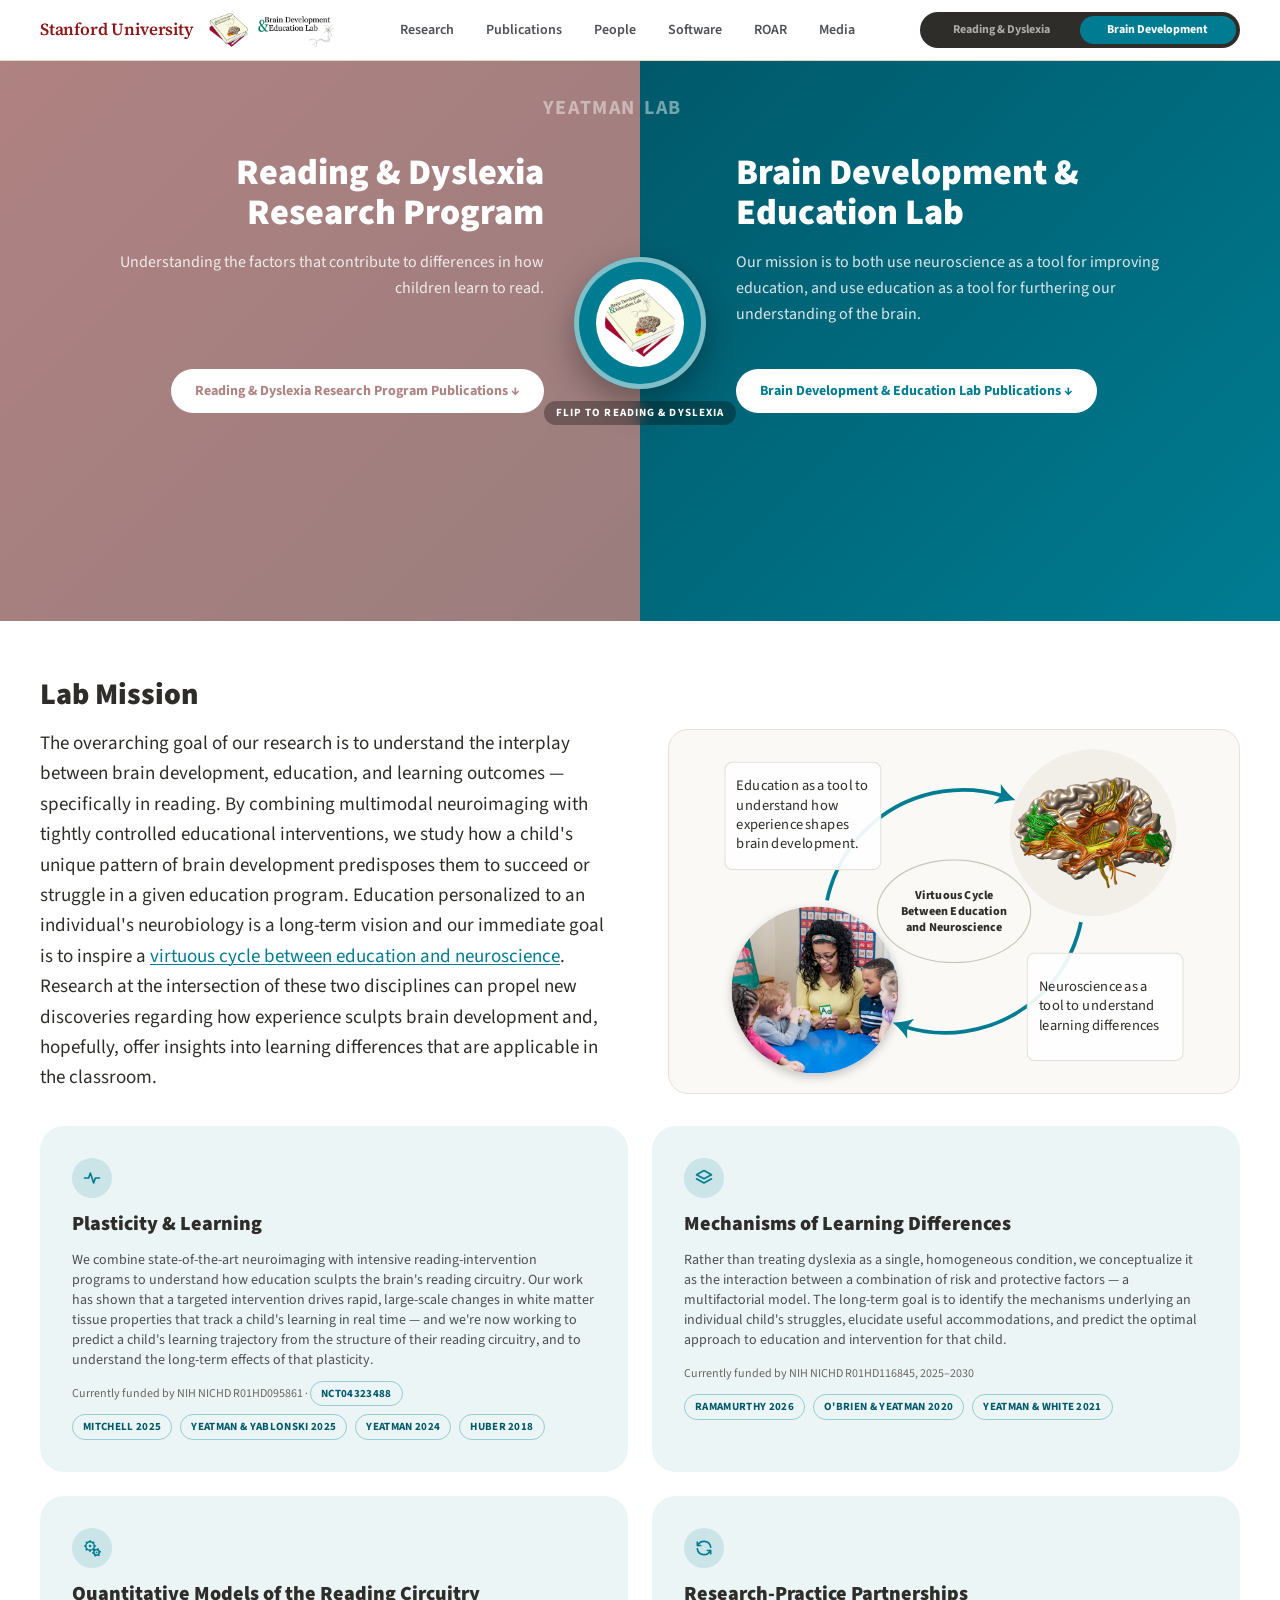
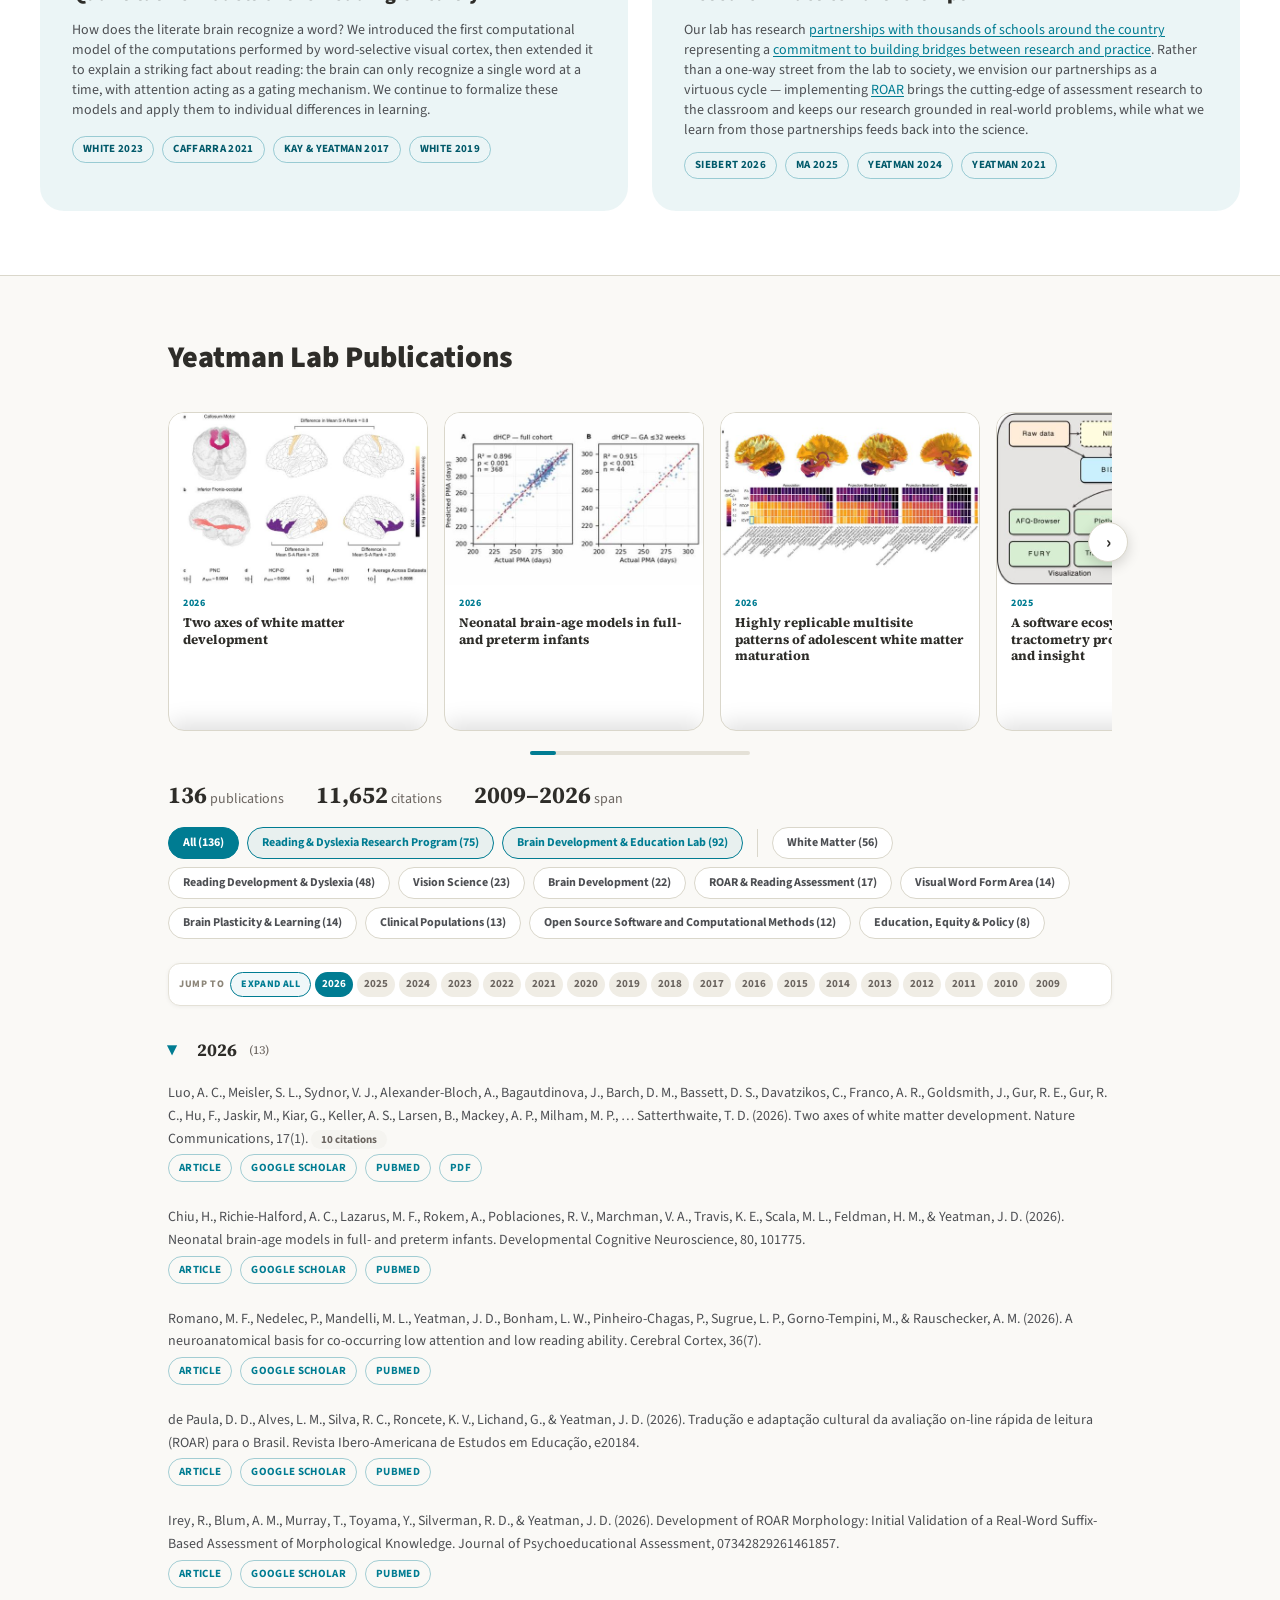
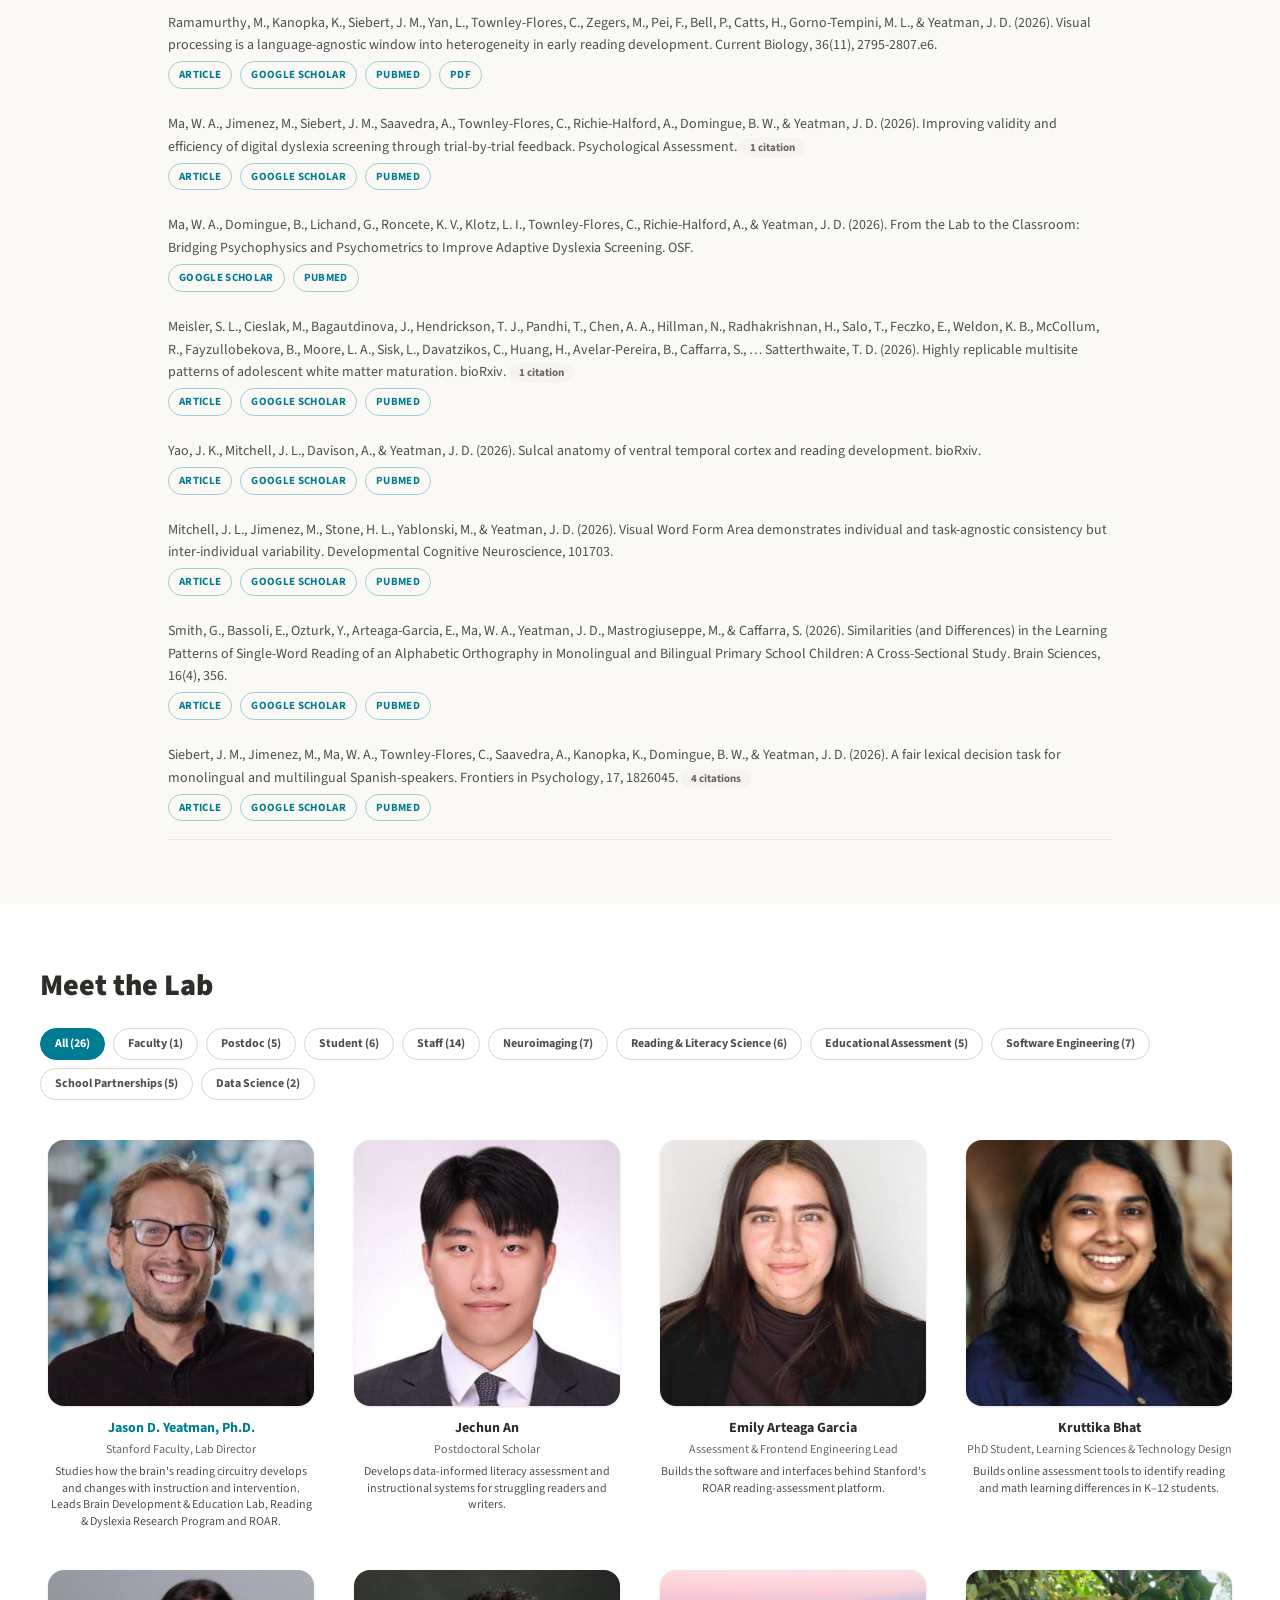
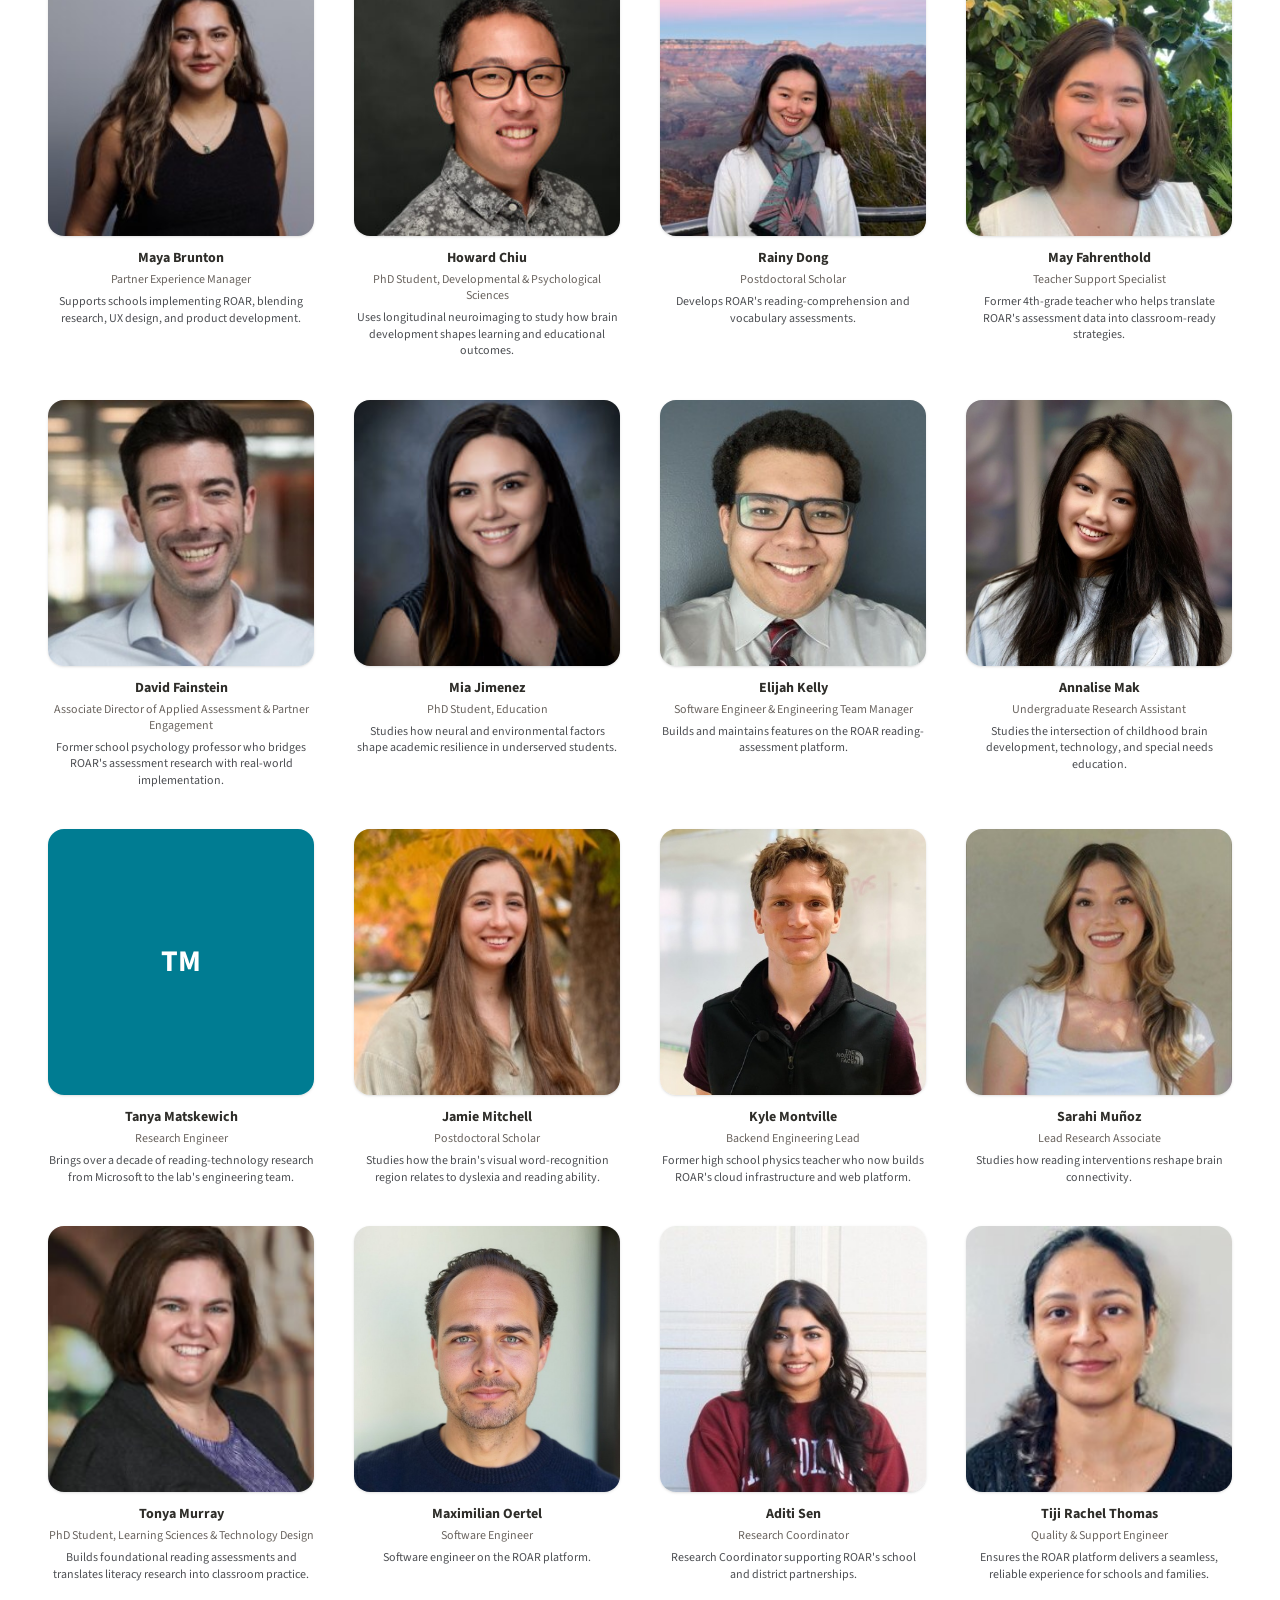
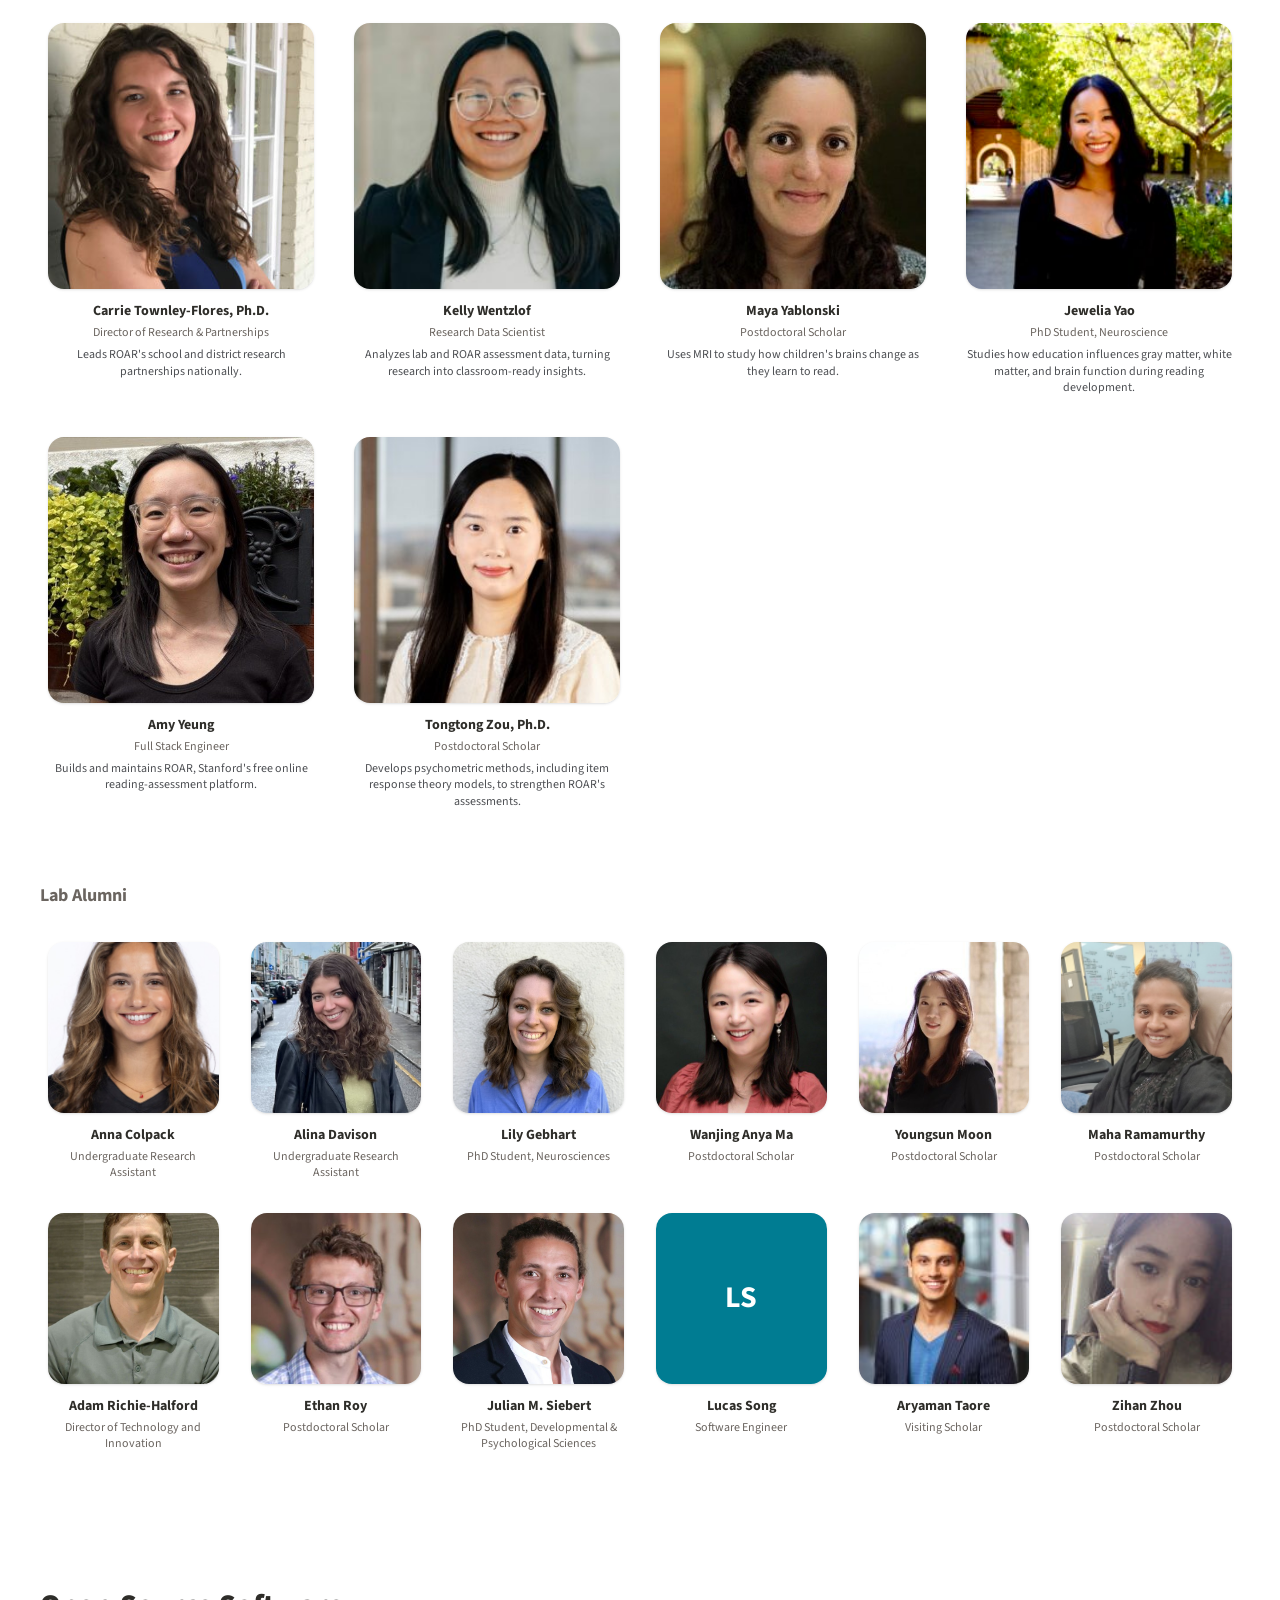
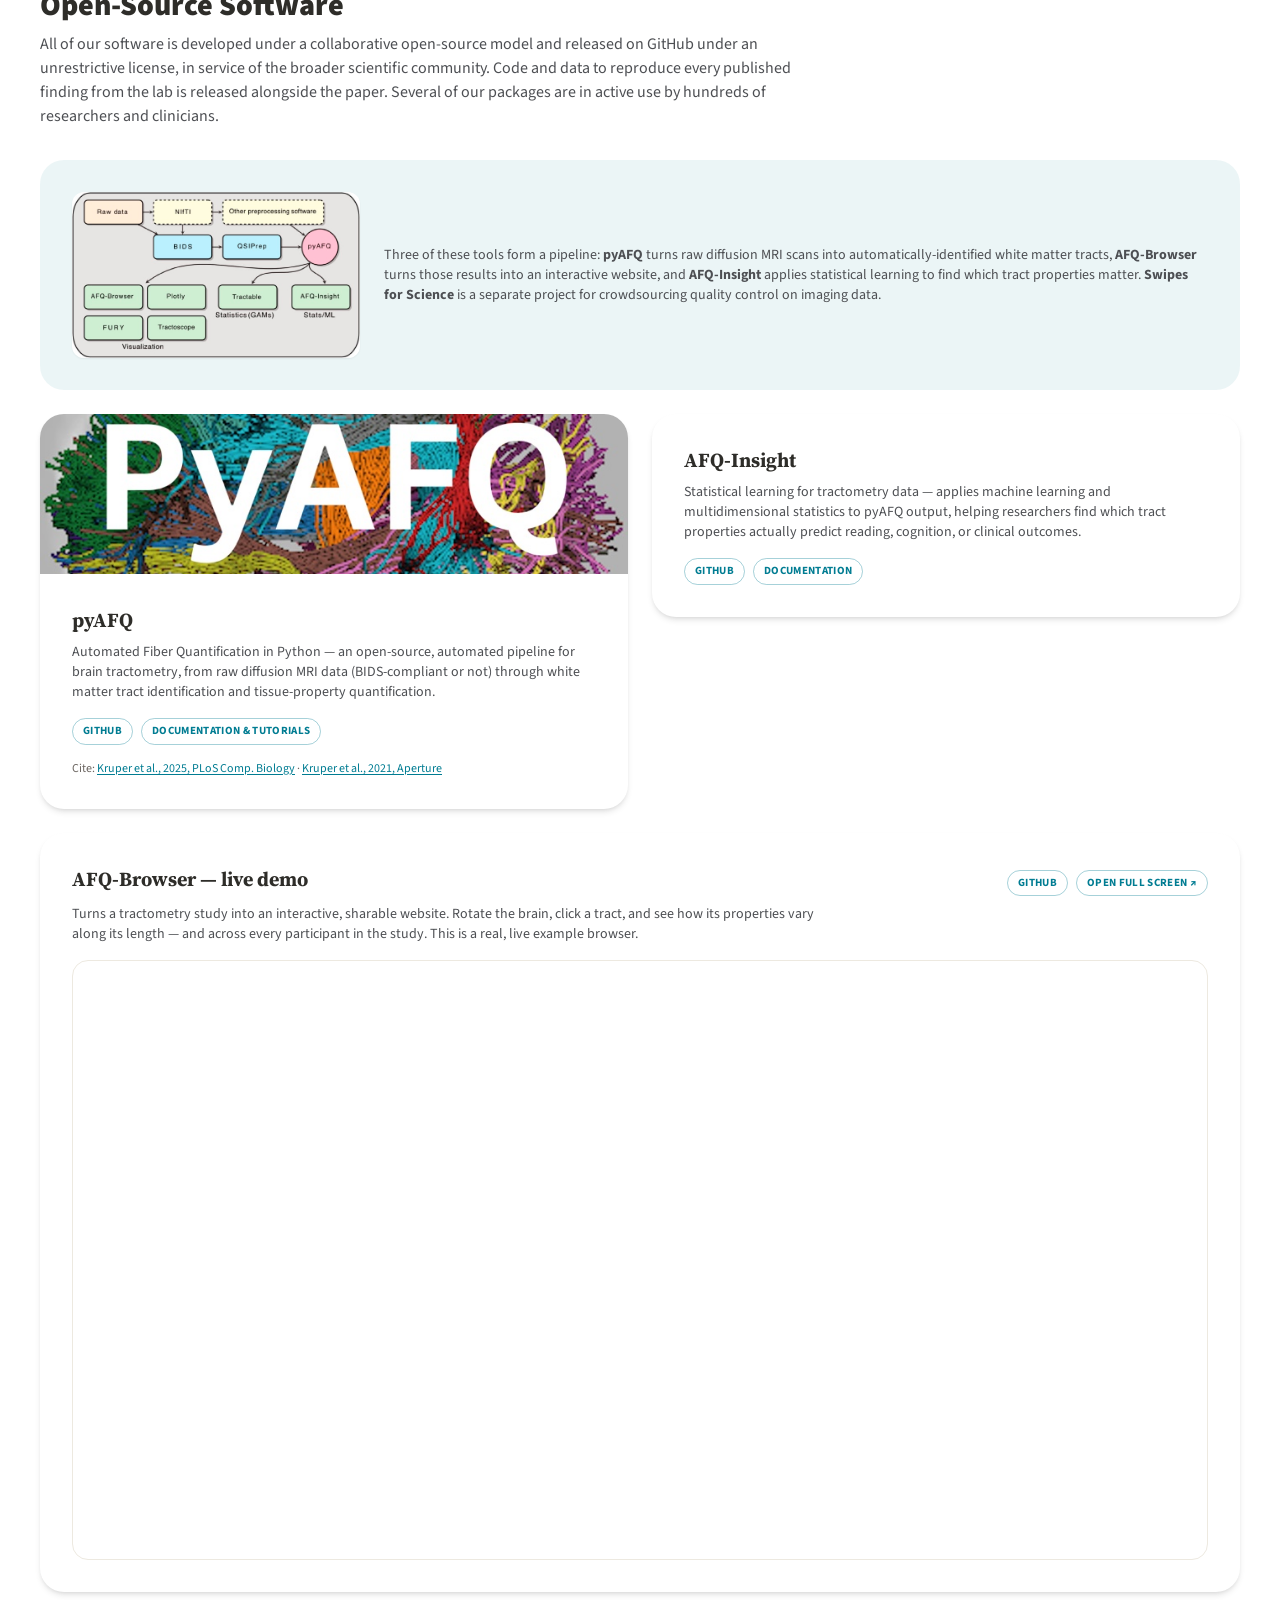
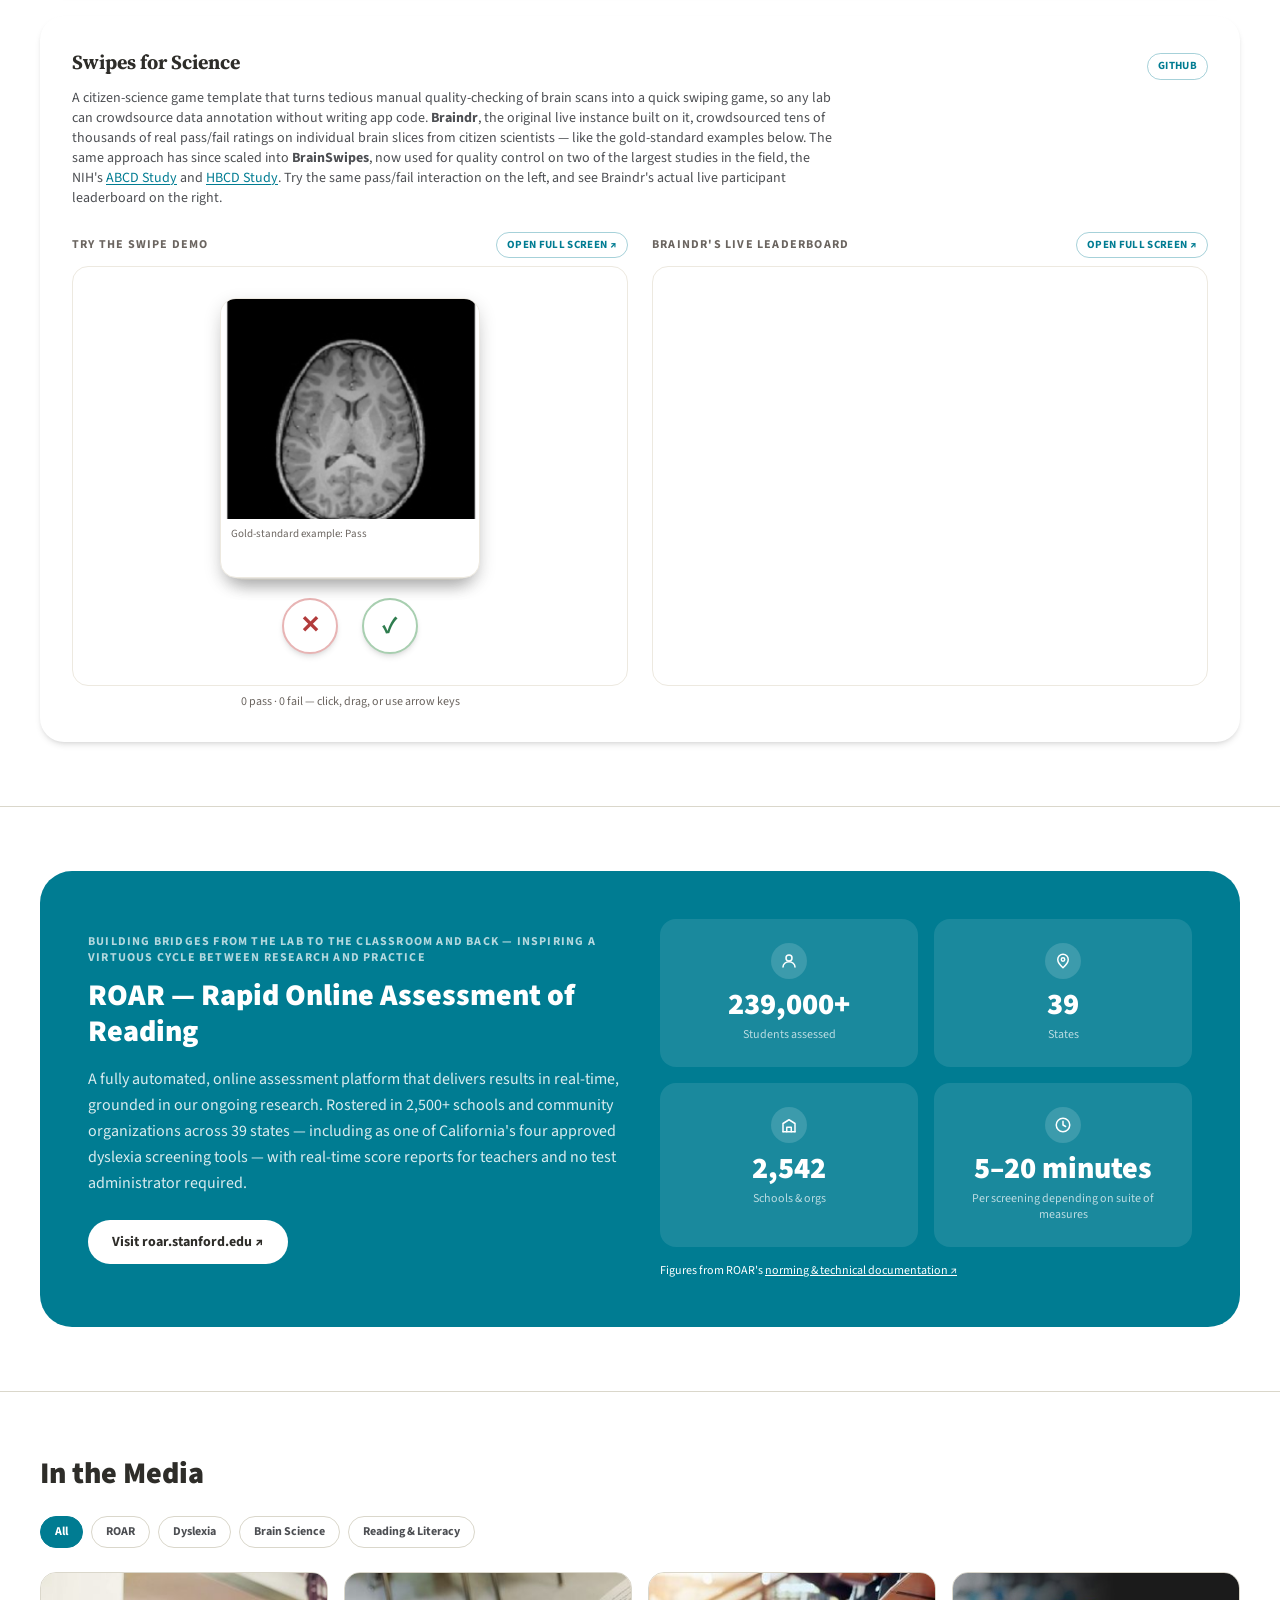
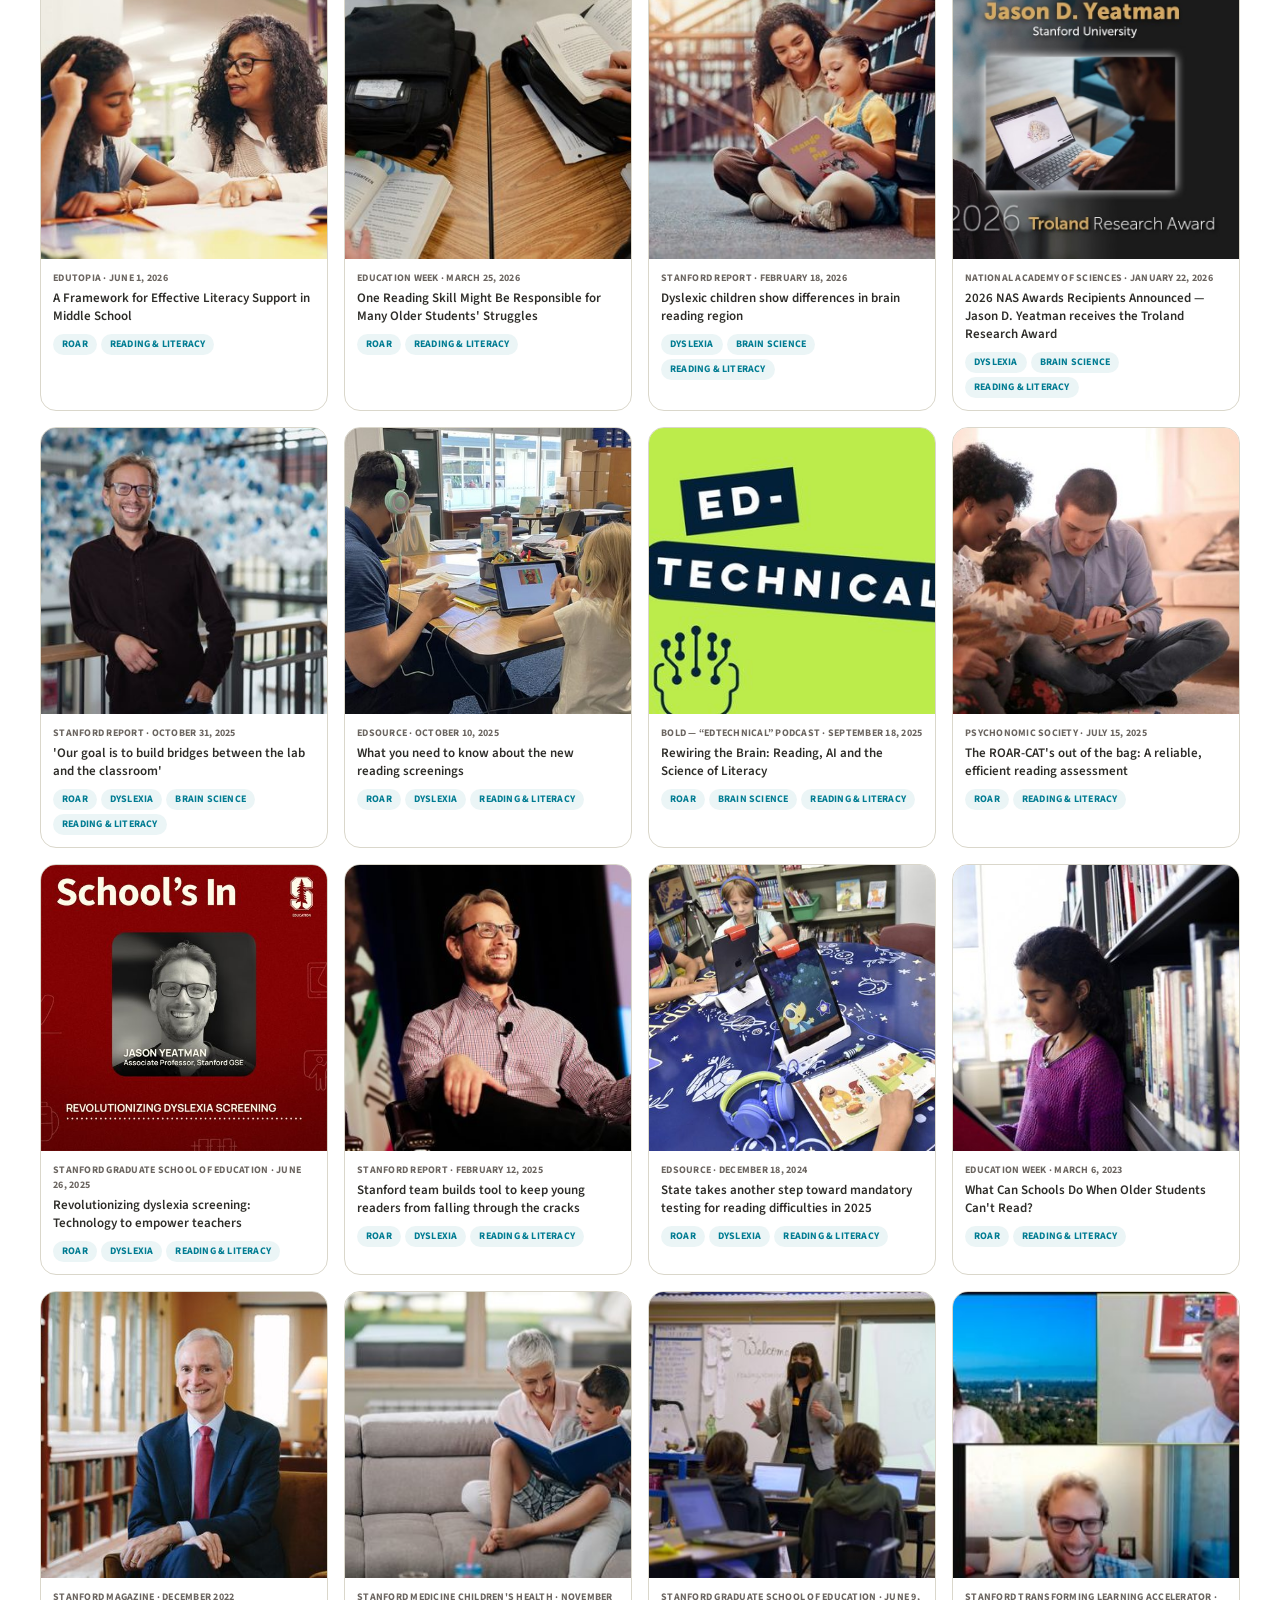
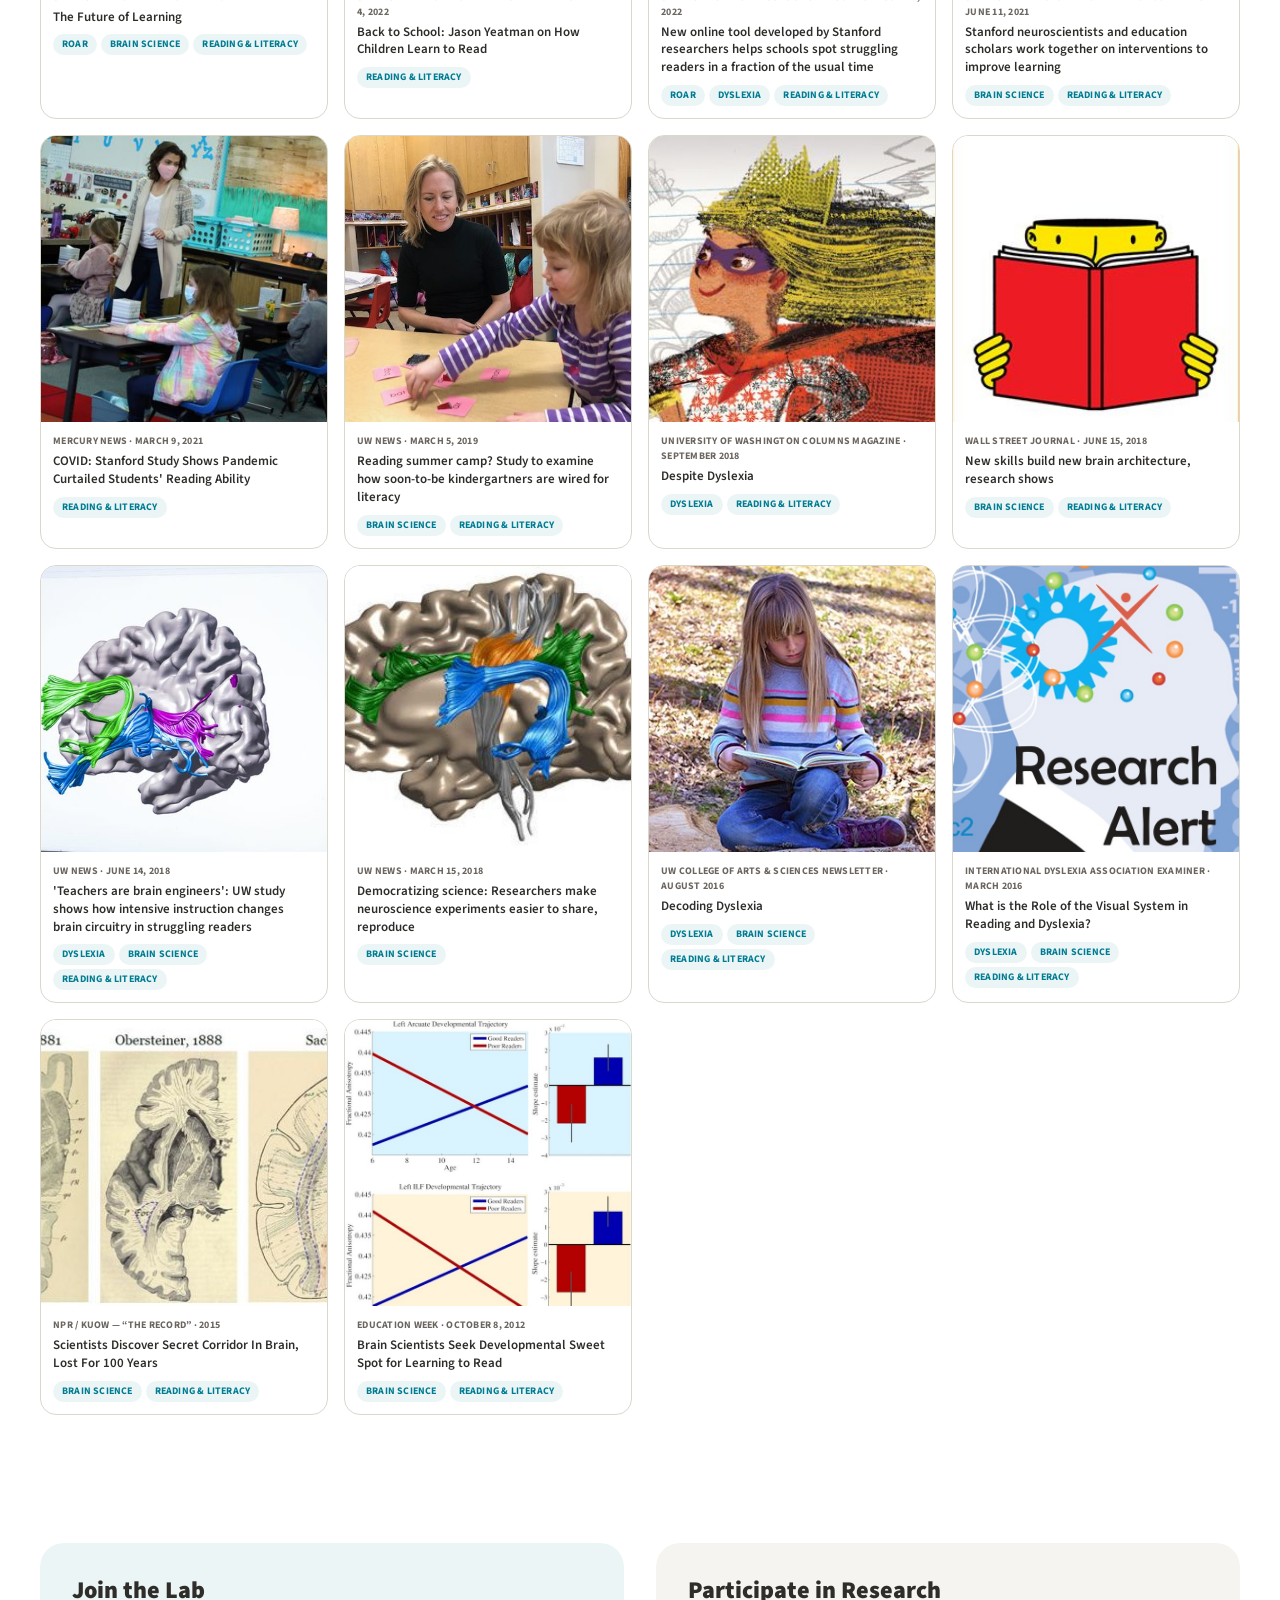
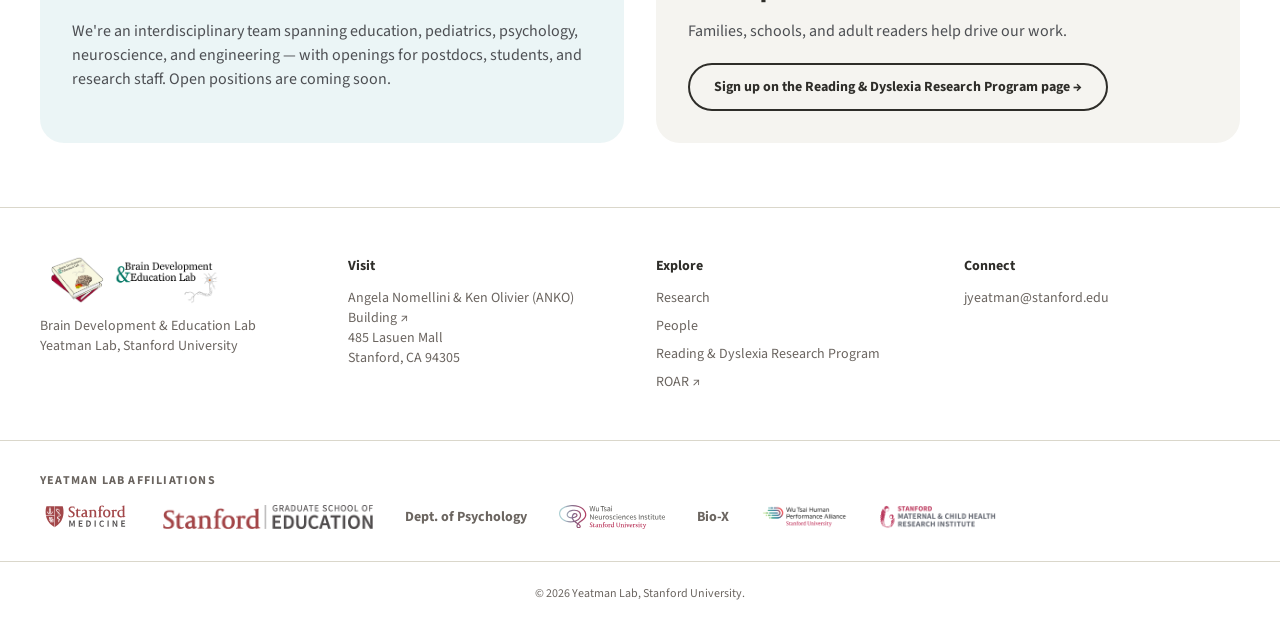
==== commit b082566e: "Update the ROAR timing stat and opening sentence The timing tile now reads "5–20 minutes / Per scree" ====
--- a/bde.html
+++ b/bde.html
@@ -608,7 +608,7 @@
       <div>
         <p class="text-xs font-bold uppercase tracking-widest text-white/70">Building bridges from the lab to the classroom and back — inspiring a virtuous cycle between research and practice</p>
         <h2 class="font-black text-3xl mt-3">ROAR — Rapid Online Assessment of Reading</h2>
-        <p class="mt-4 text-white/85 leading-relaxed">An open-access, fully automated reading assessment platform grounded in our ongoing research. Rostered in 2,500+ schools and community organizations across 39 states — including as one of California's four approved dyslexia screening tools — with real-time score reports for teachers and no test administrator required.</p>
+        <p class="mt-4 text-white/85 leading-relaxed">A fully automated, online assessment platform that delivers results in real-time, grounded in our ongoing research. Rostered in 2,500+ schools and community organizations across 39 states — including as one of California's four approved dyslexia screening tools — with real-time score reports for teachers and no test administrator required.</p>
         <a href="https://roar.stanford.edu" class="inline-block mt-6 bg-white text-[#2E2D29] font-bold rounded-full px-6 py-3 text-sm hover:bg-[#2E2D29] hover:text-white transition-colors">Visit roar.stanford.edu ↗</a>
       </div>
       <div class="grid grid-cols-2 gap-4">
@@ -626,7 +626,7 @@
         </div>
         <div class="rounded-2xl bg-white/10 p-6 text-center flex flex-col items-center">
           <div class="w-9 h-9 rounded-full bg-white/15 flex items-center justify-center mb-2"><svg width="18" height="18" viewBox="0 0 24 24" fill="none" stroke="currentColor" stroke-width="2" stroke-linecap="round" stroke-linejoin="round"><circle cx="12" cy="12" r="9"></circle><polyline points="12 7 12 12 15.5 14"></polyline></svg></div>
-          <div class="text-3xl font-black">5–10 min</div><div class="text-xs text-white/70 mt-1">Per screening</div>
+          <div class="text-3xl font-black">5–20 minutes</div><div class="text-xs text-white/70 mt-1">Per screening depending on suite of measures</div>
         </div>
         <p class="col-span-2 text-xs text-white">Figures from ROAR's <a href="https://roar.stanford.edu/technical/intro-norms.html" target="_blank" rel="noopener" class="underline">norming &amp; technical documentation ↗</a></p>
       </div>
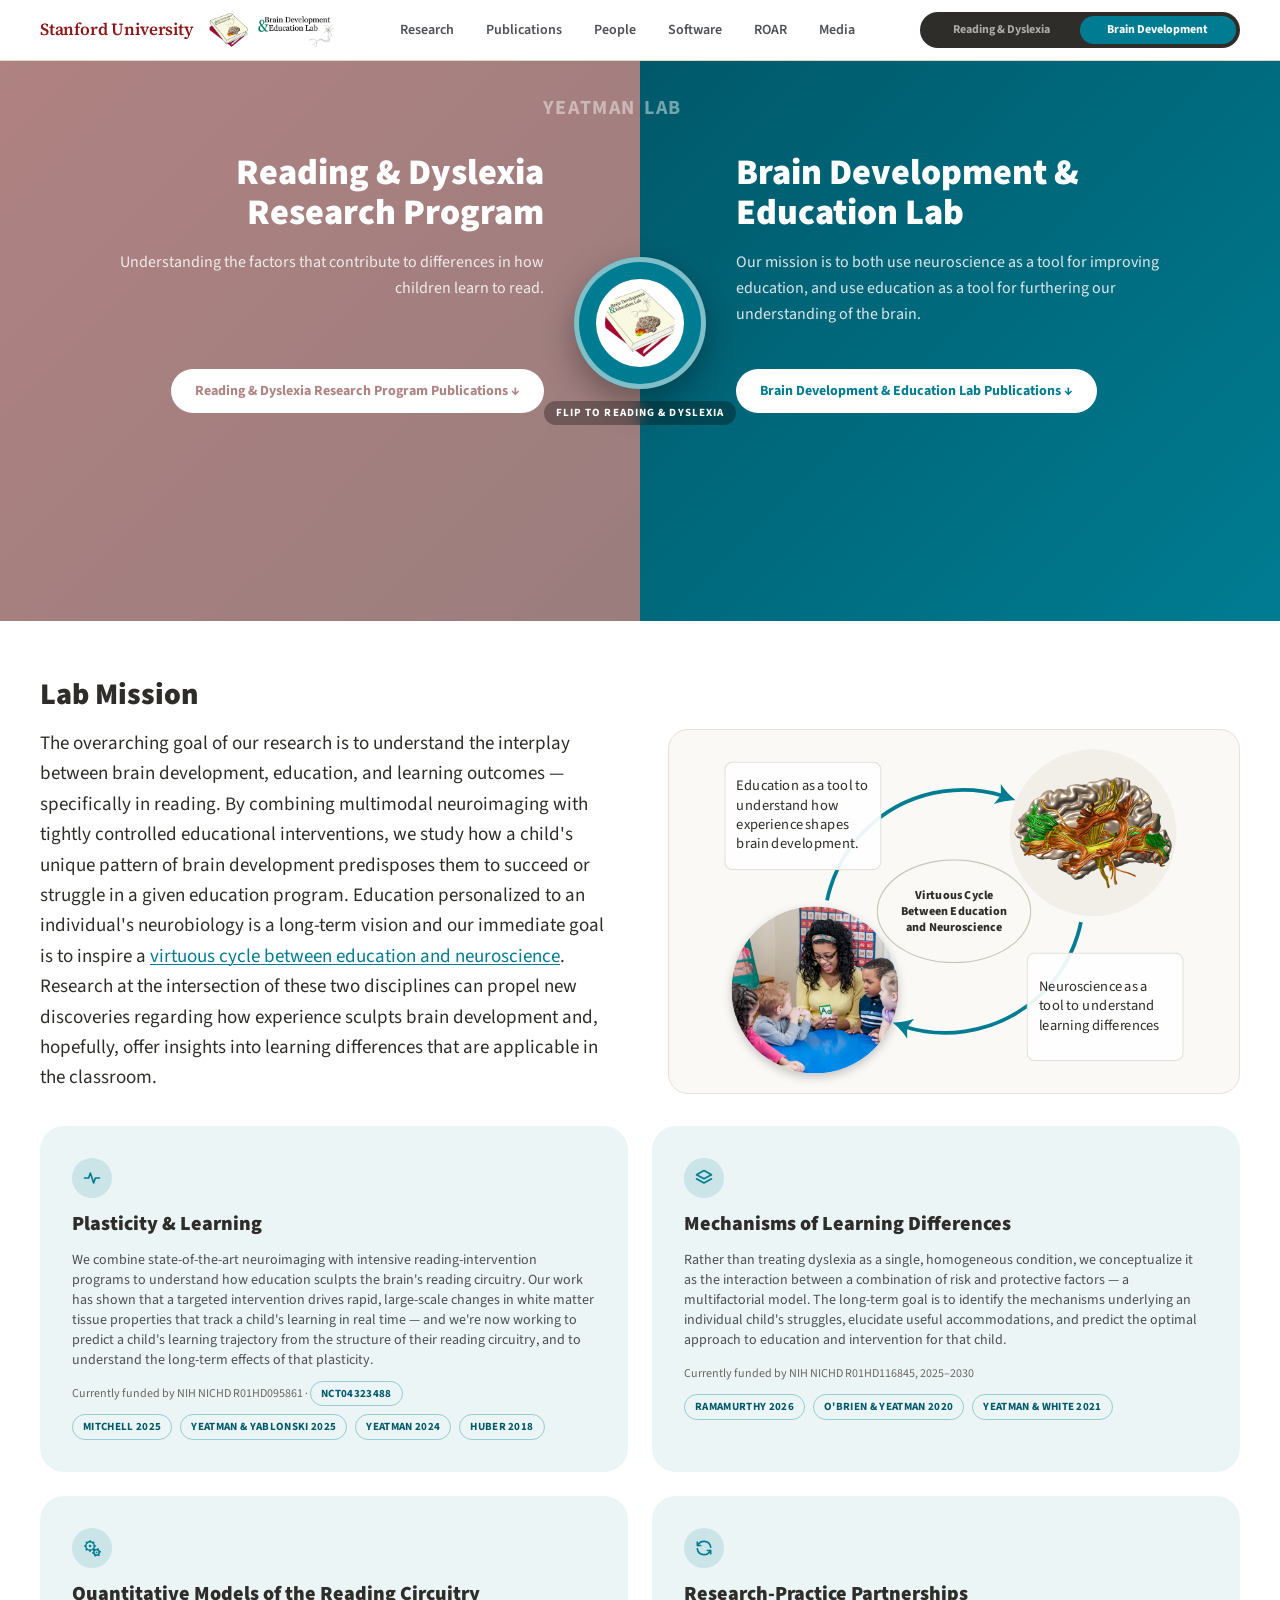
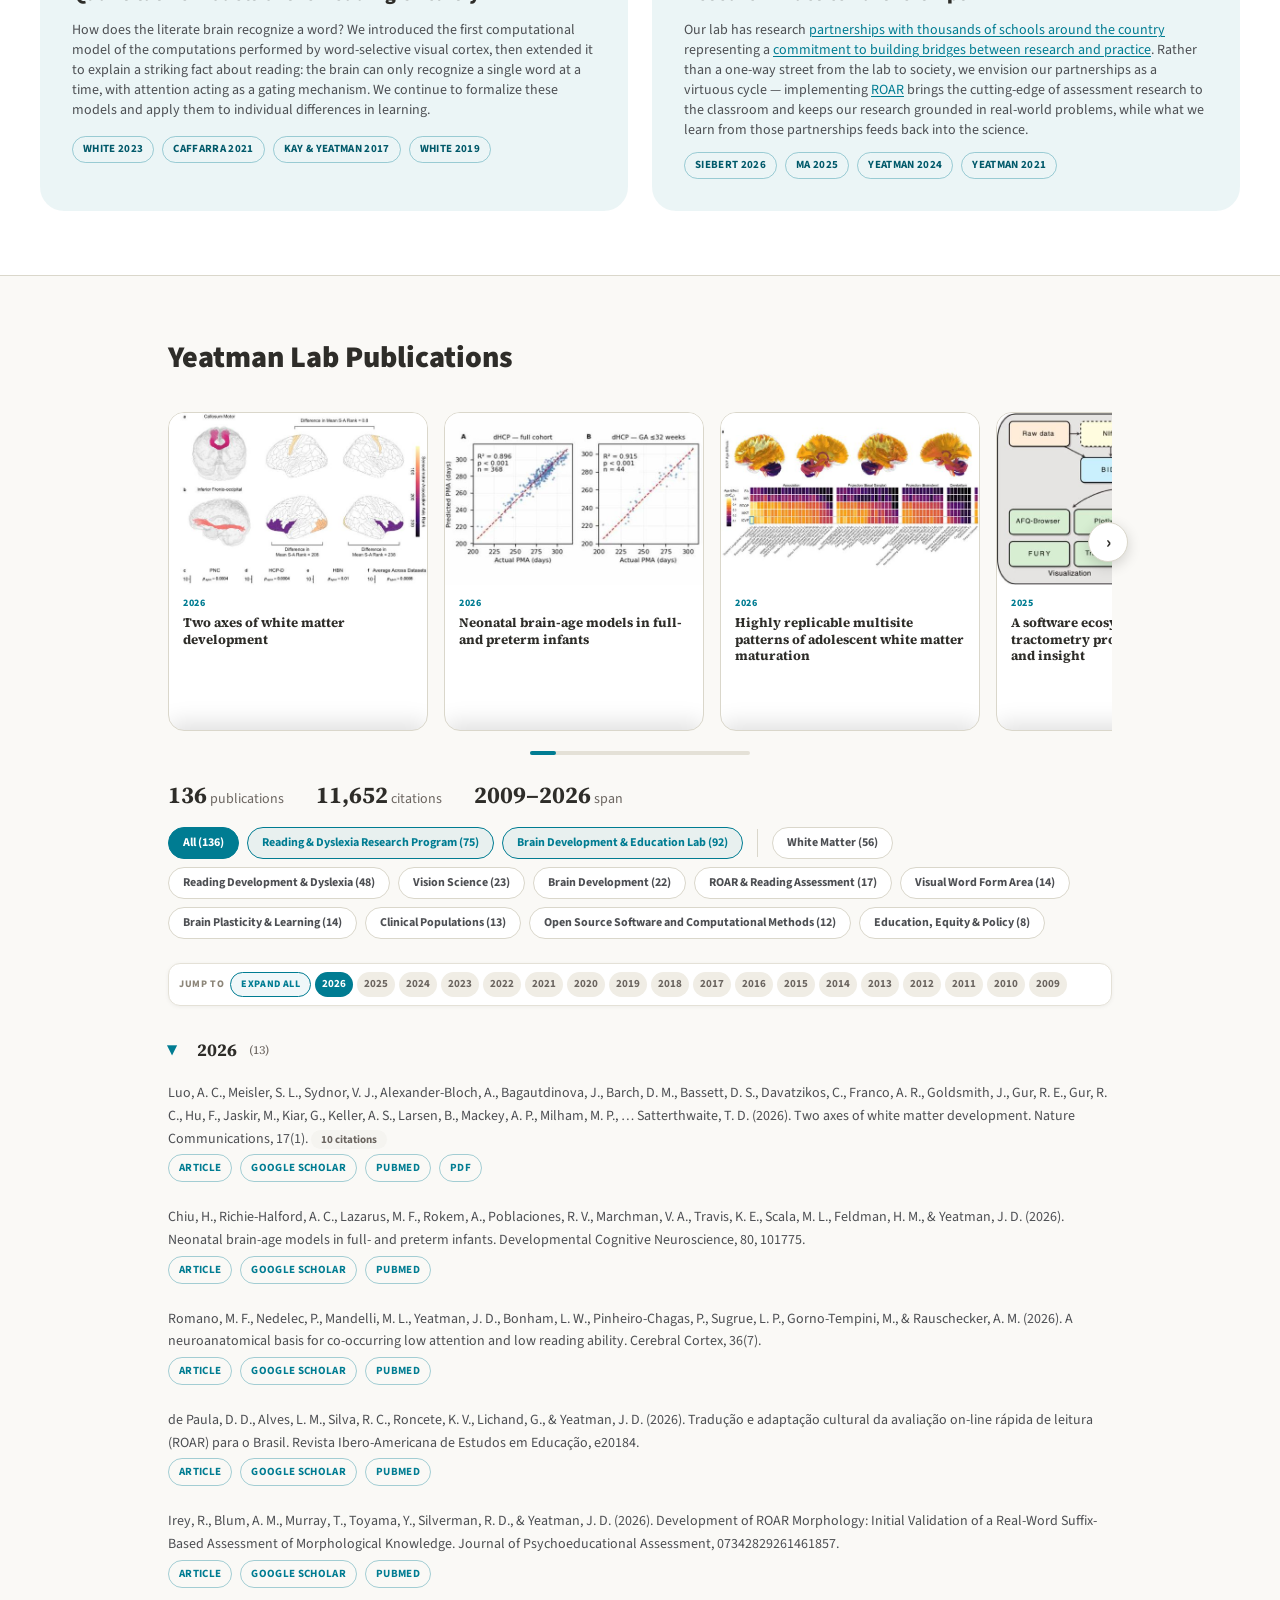
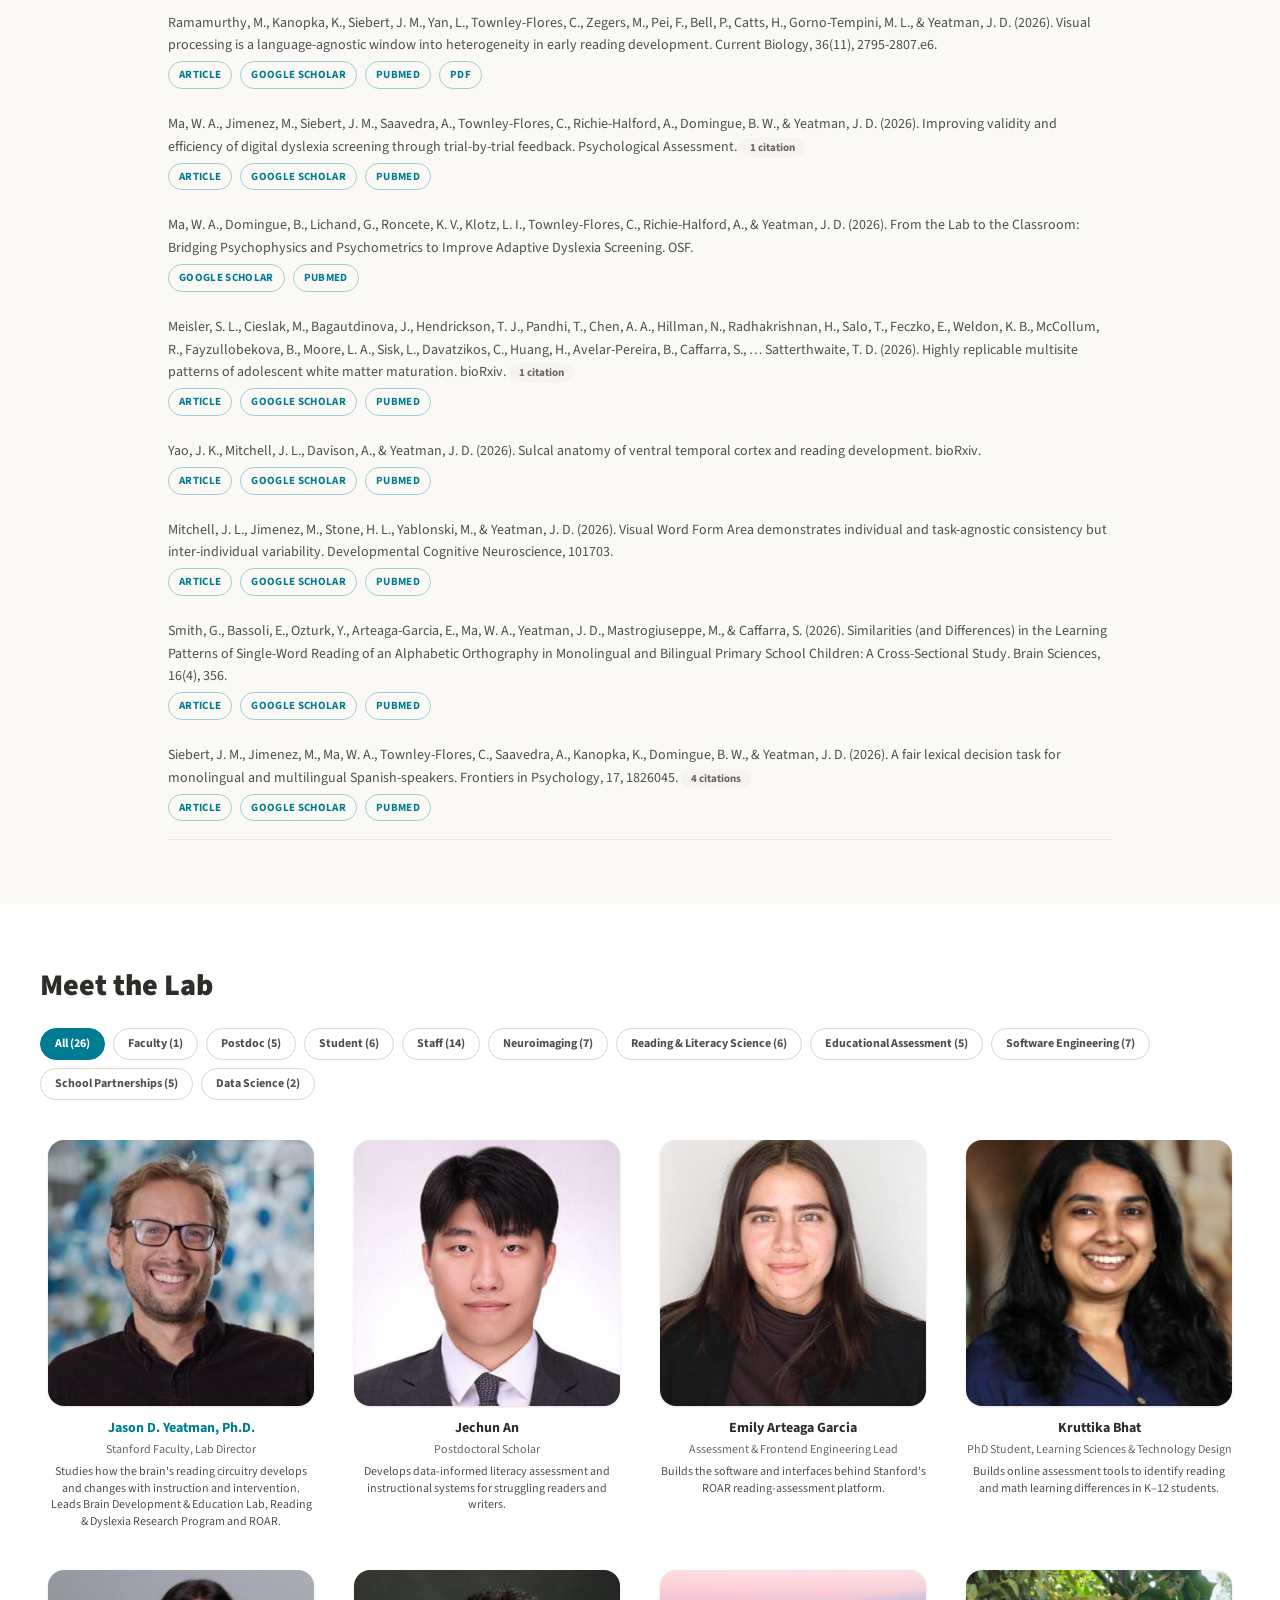
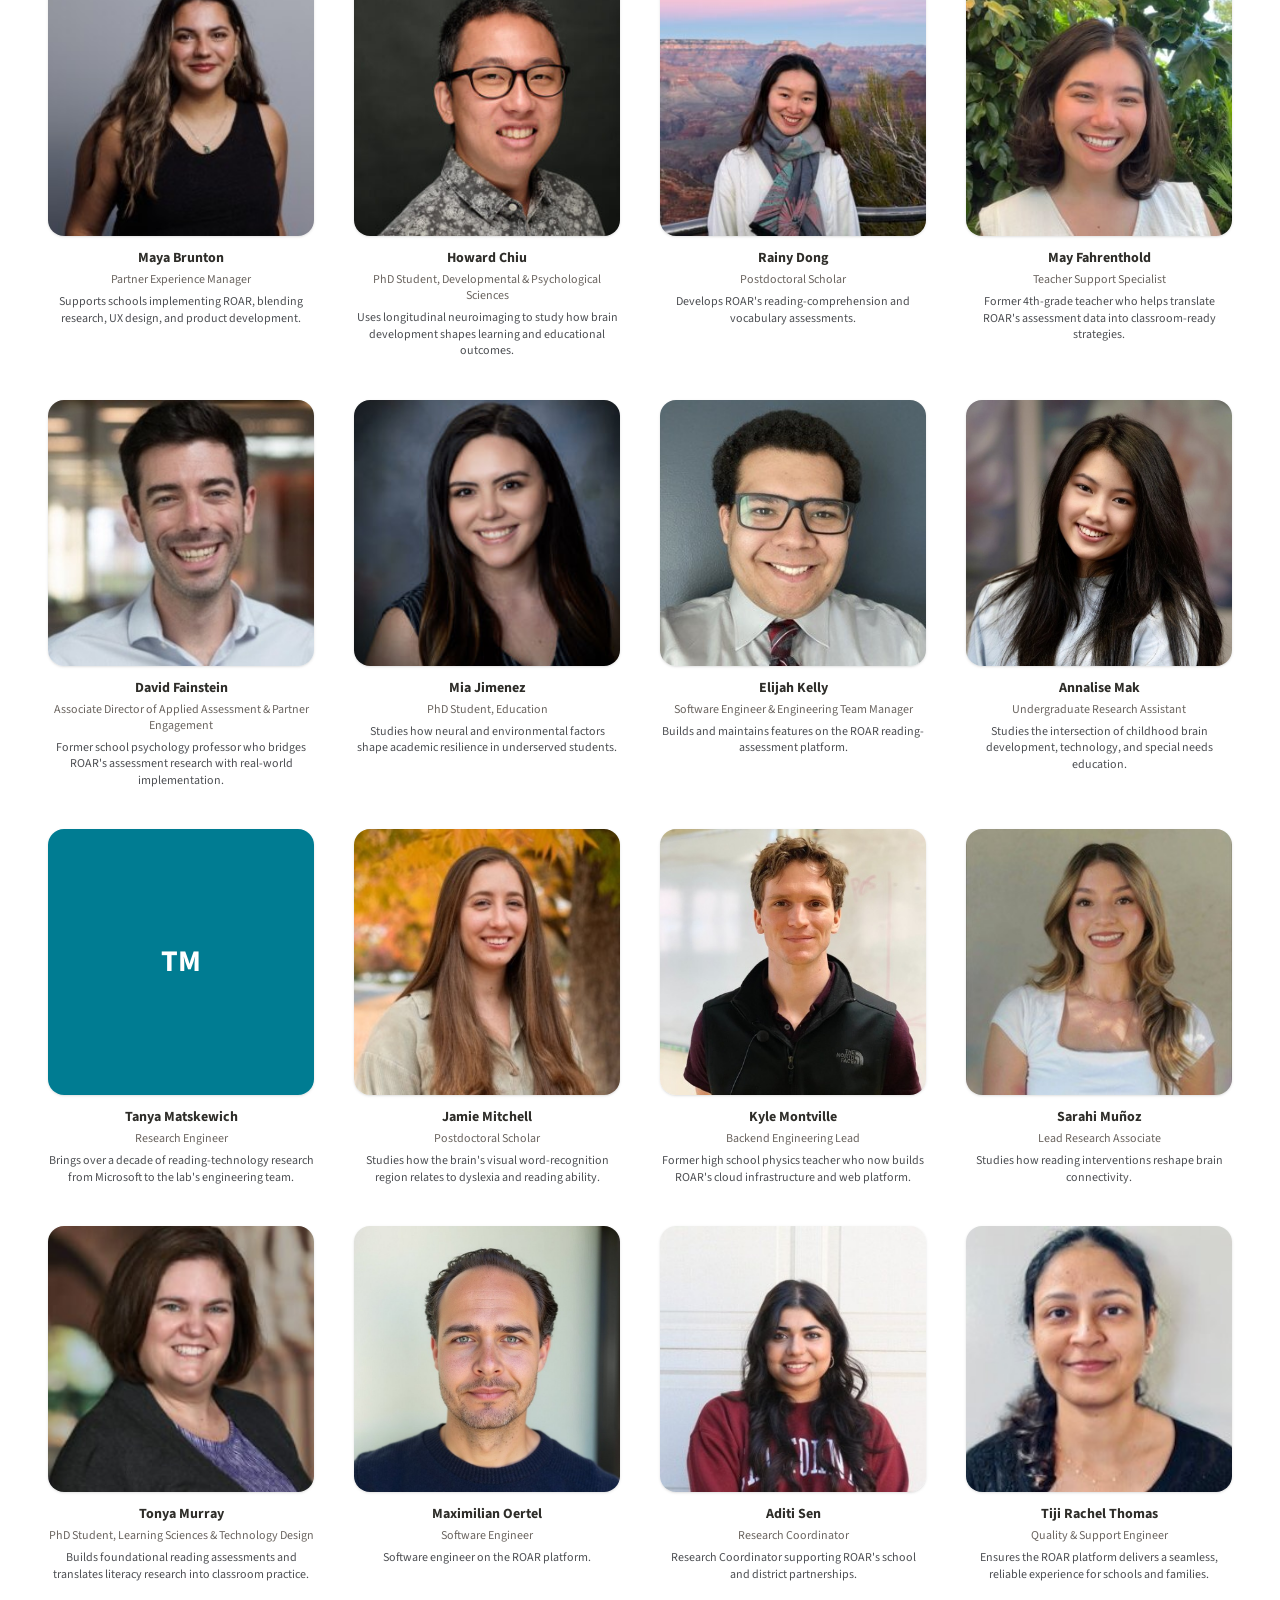
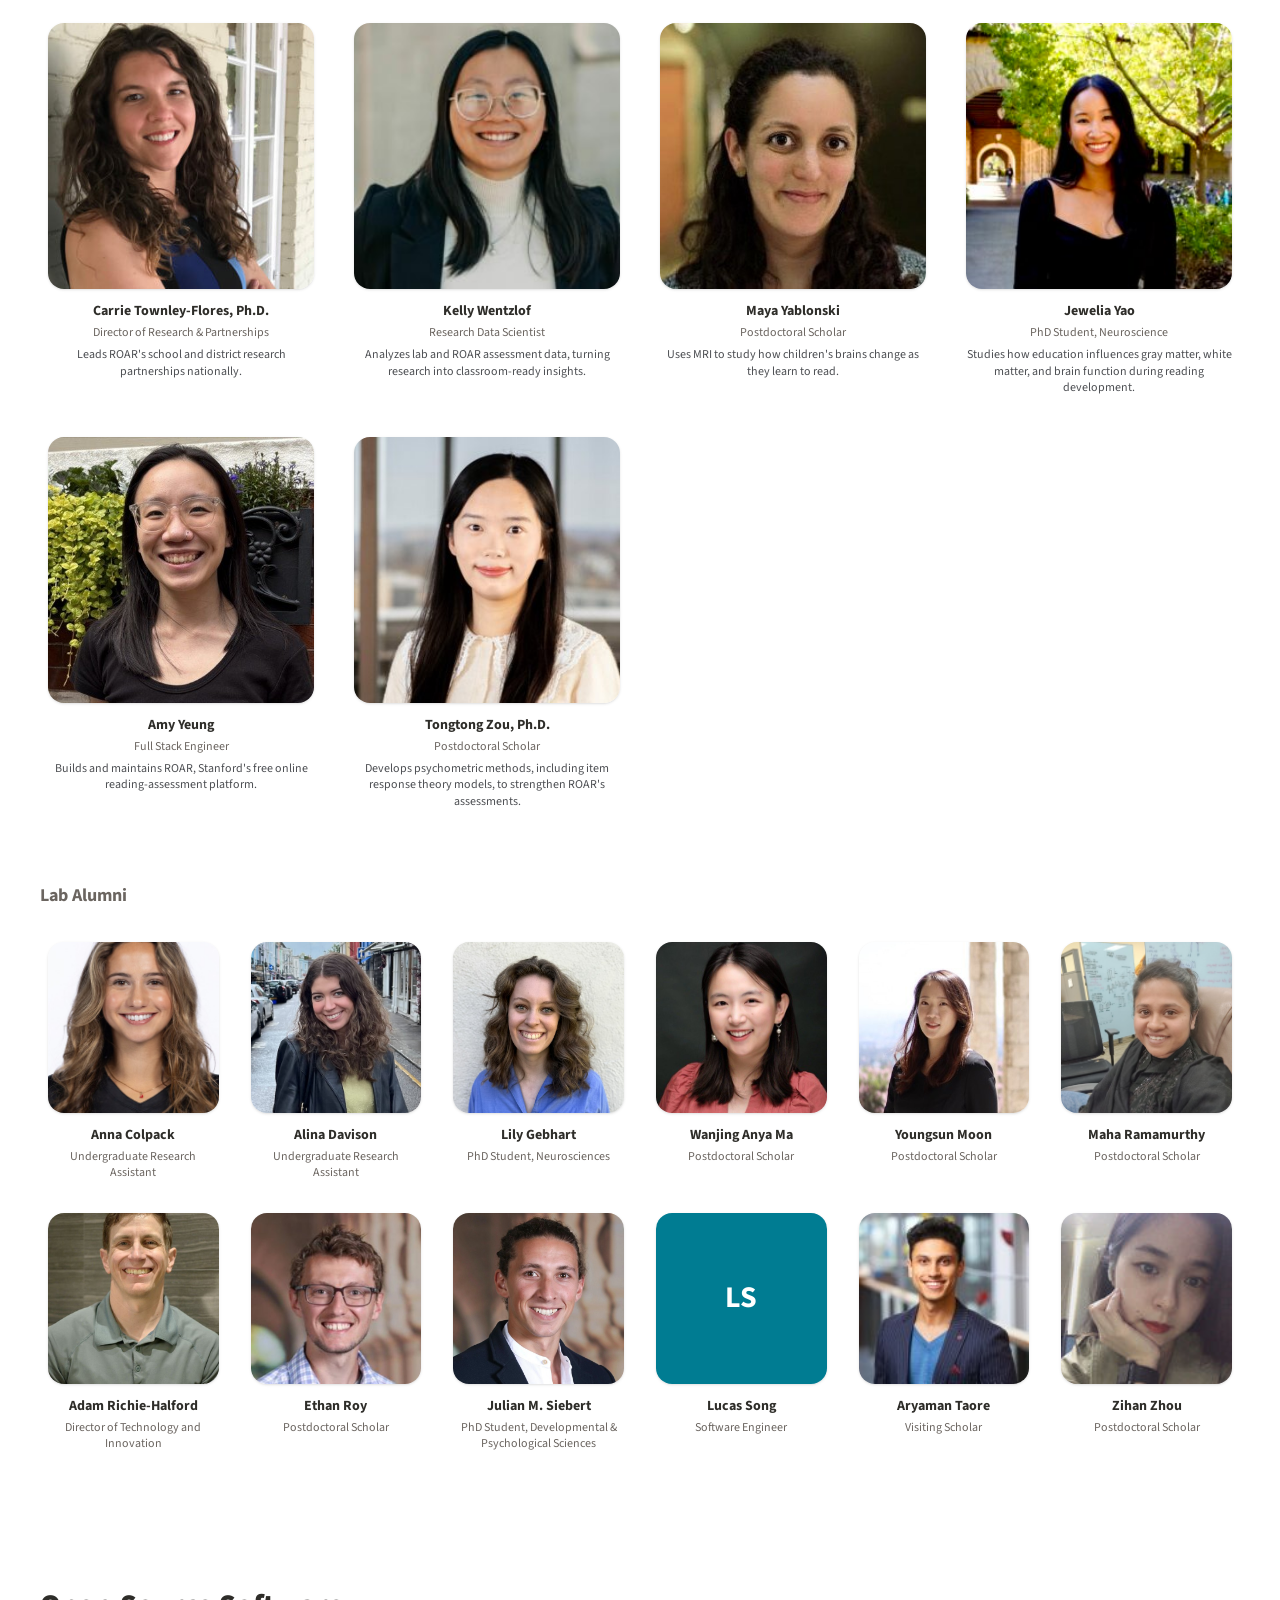
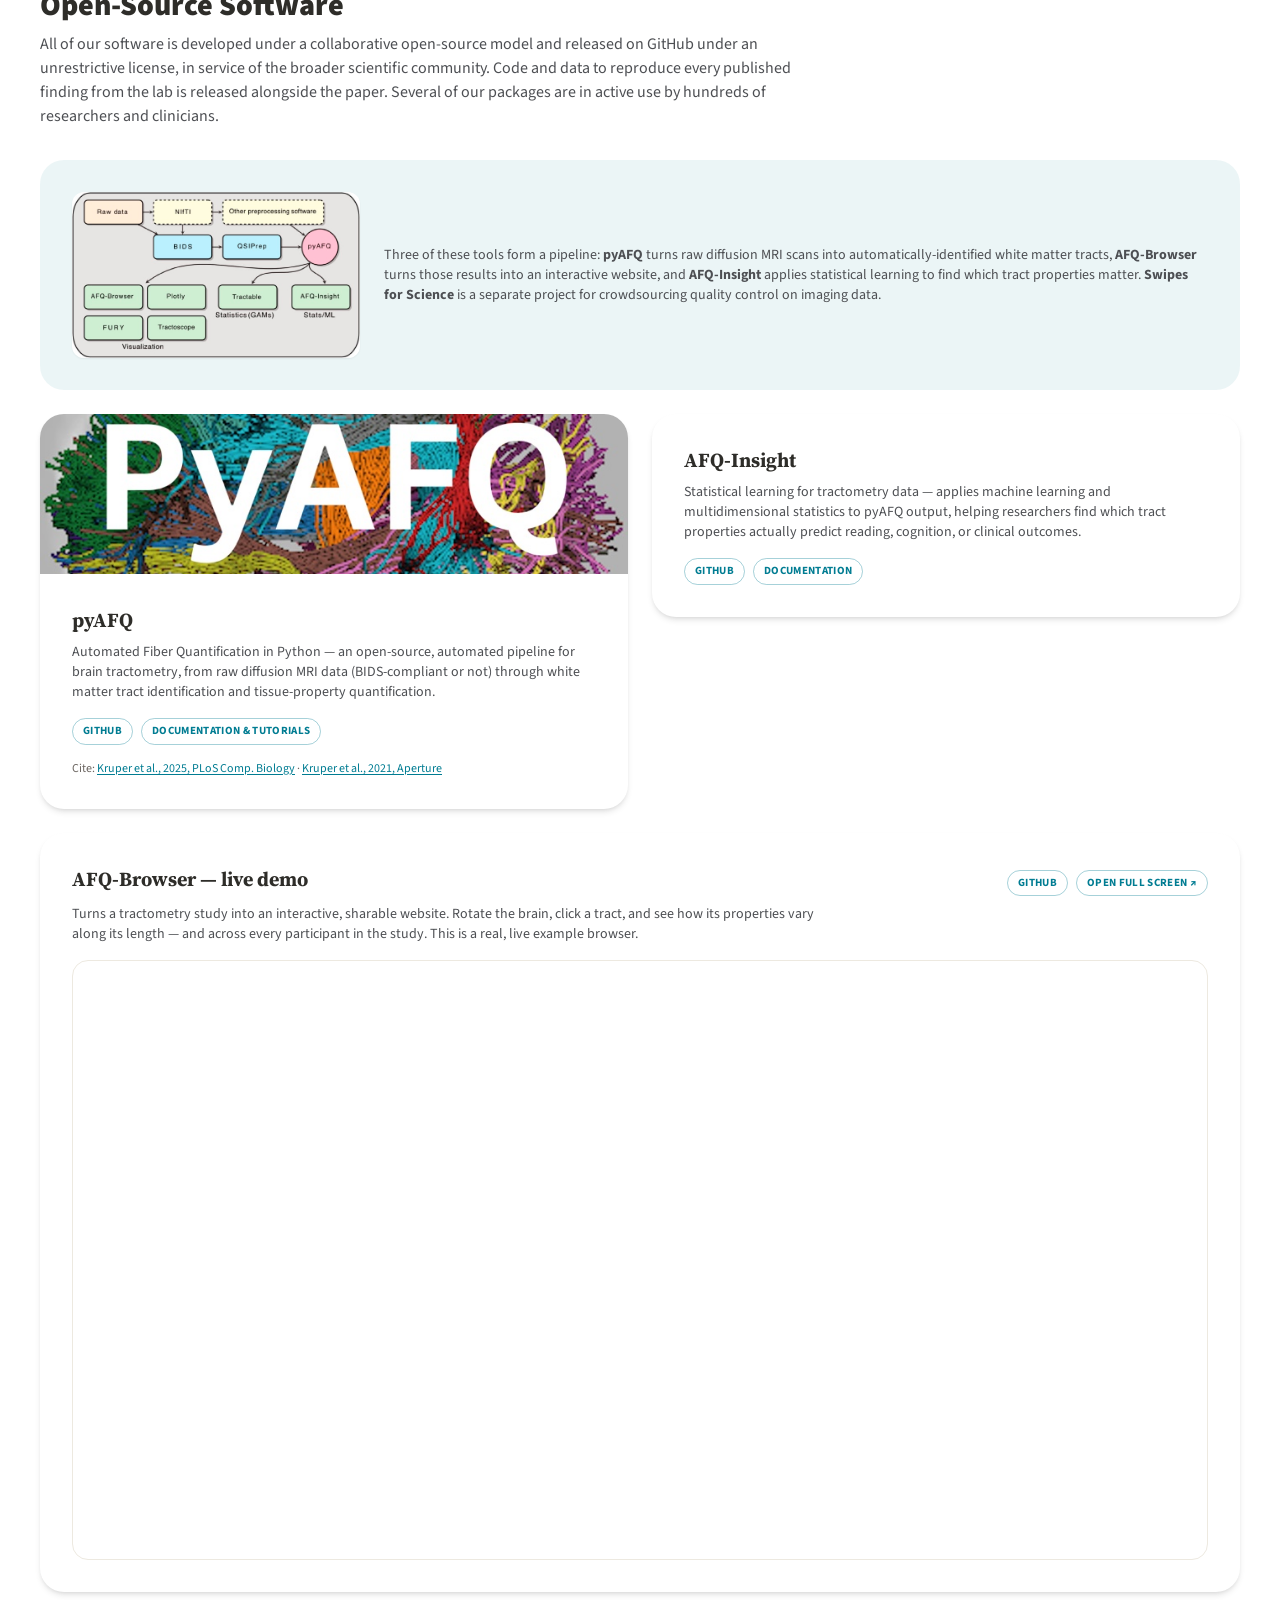
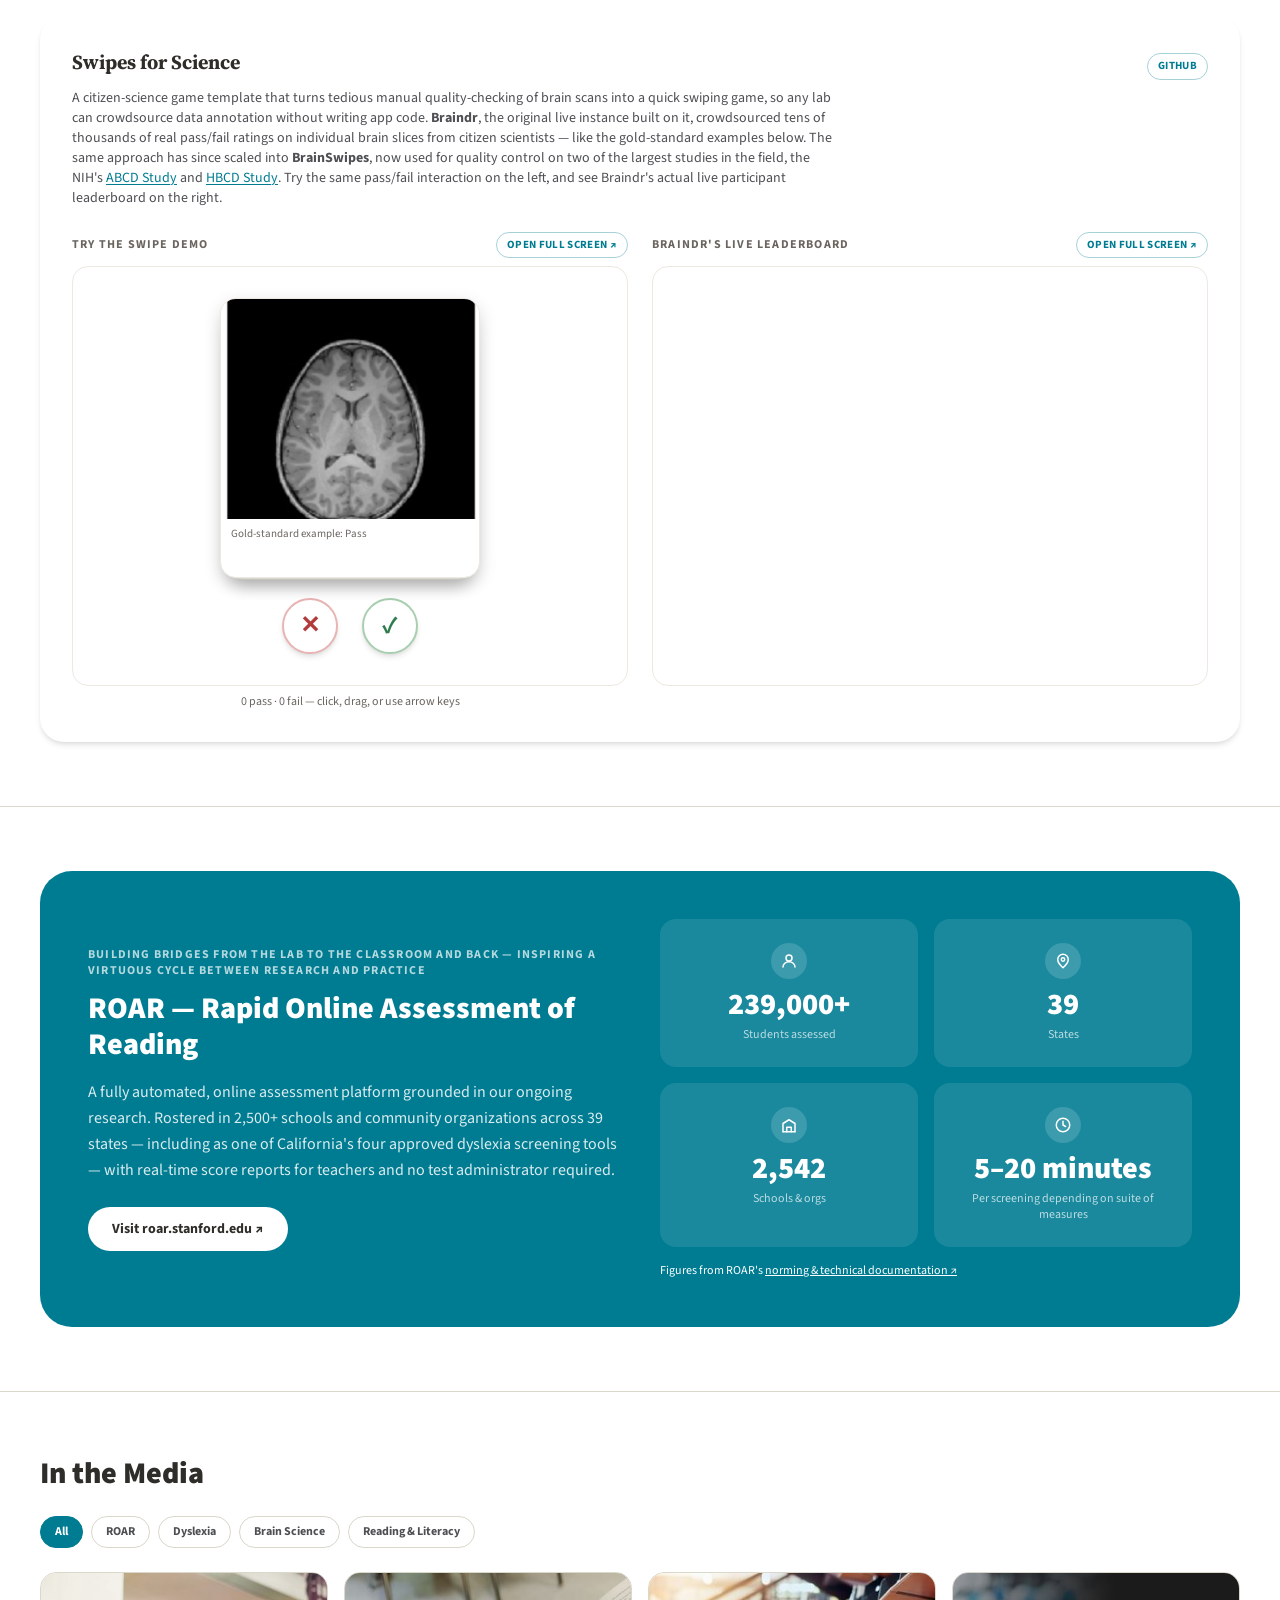
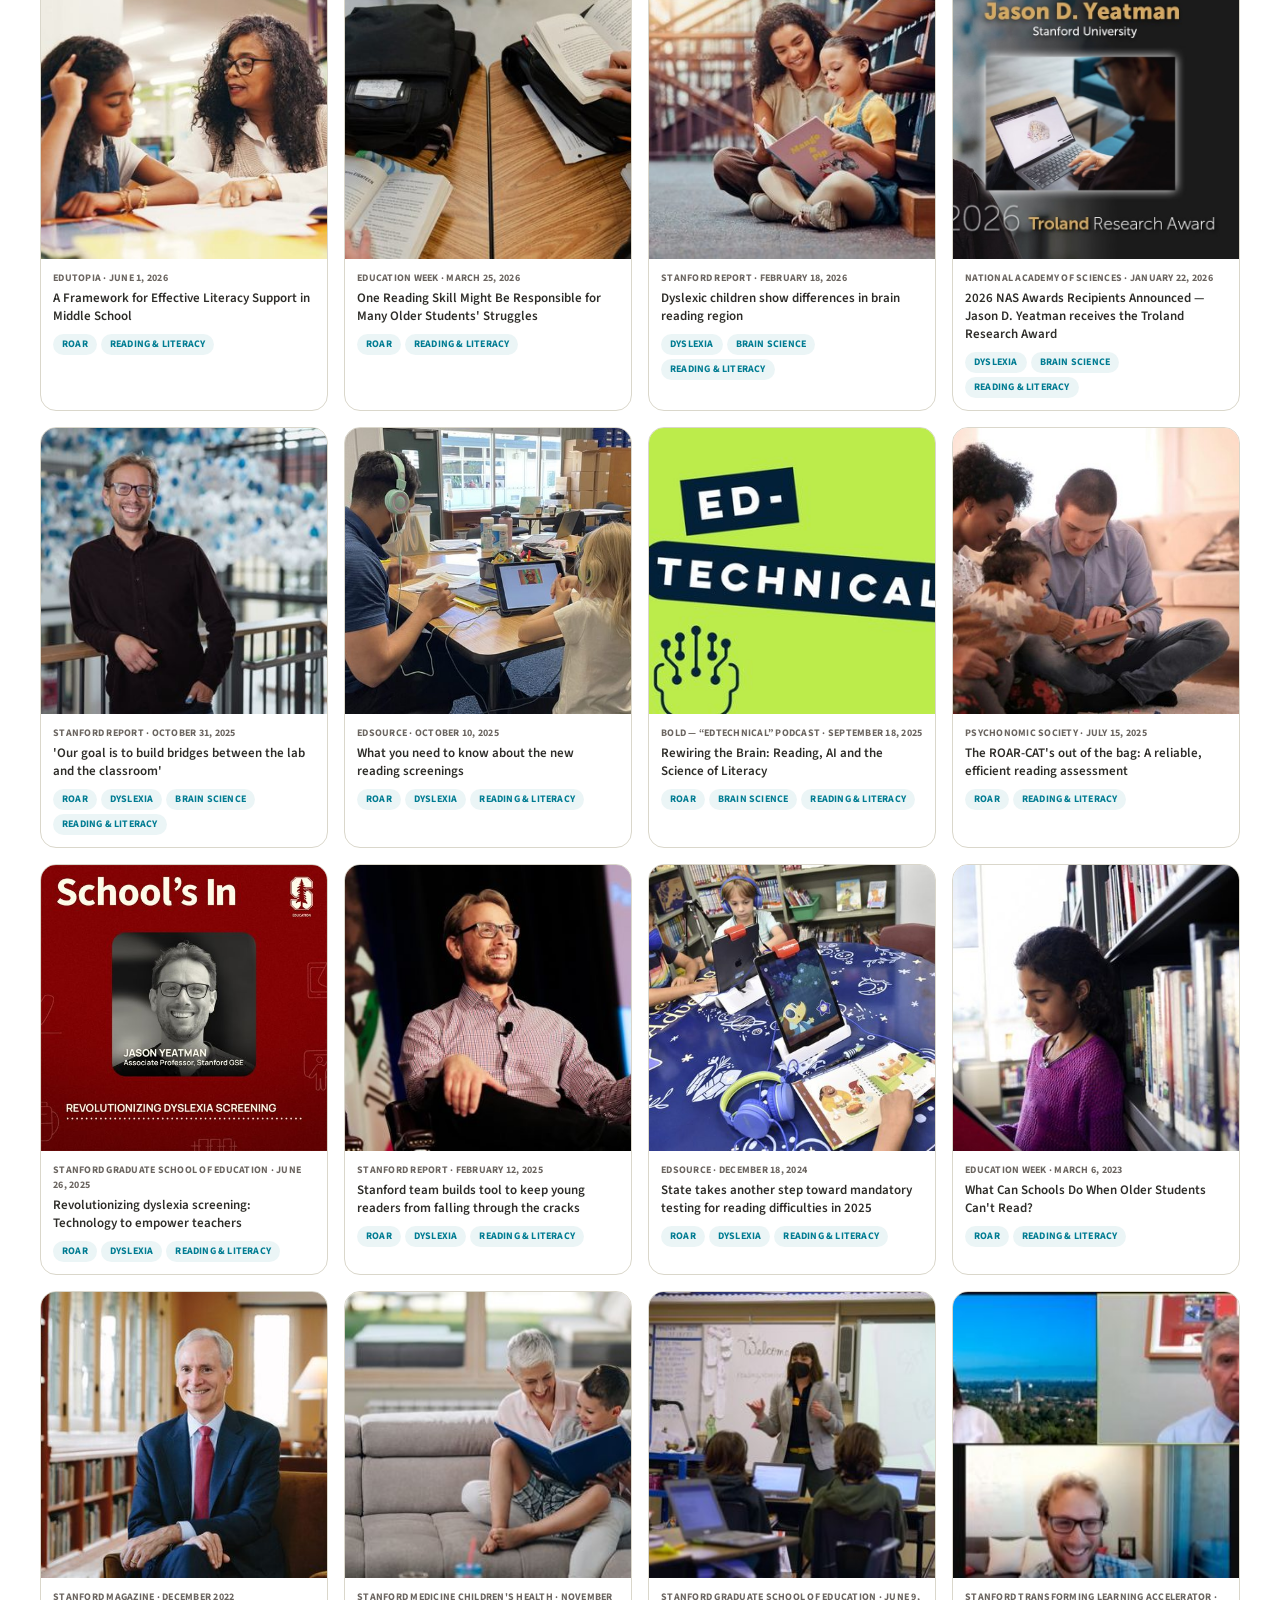
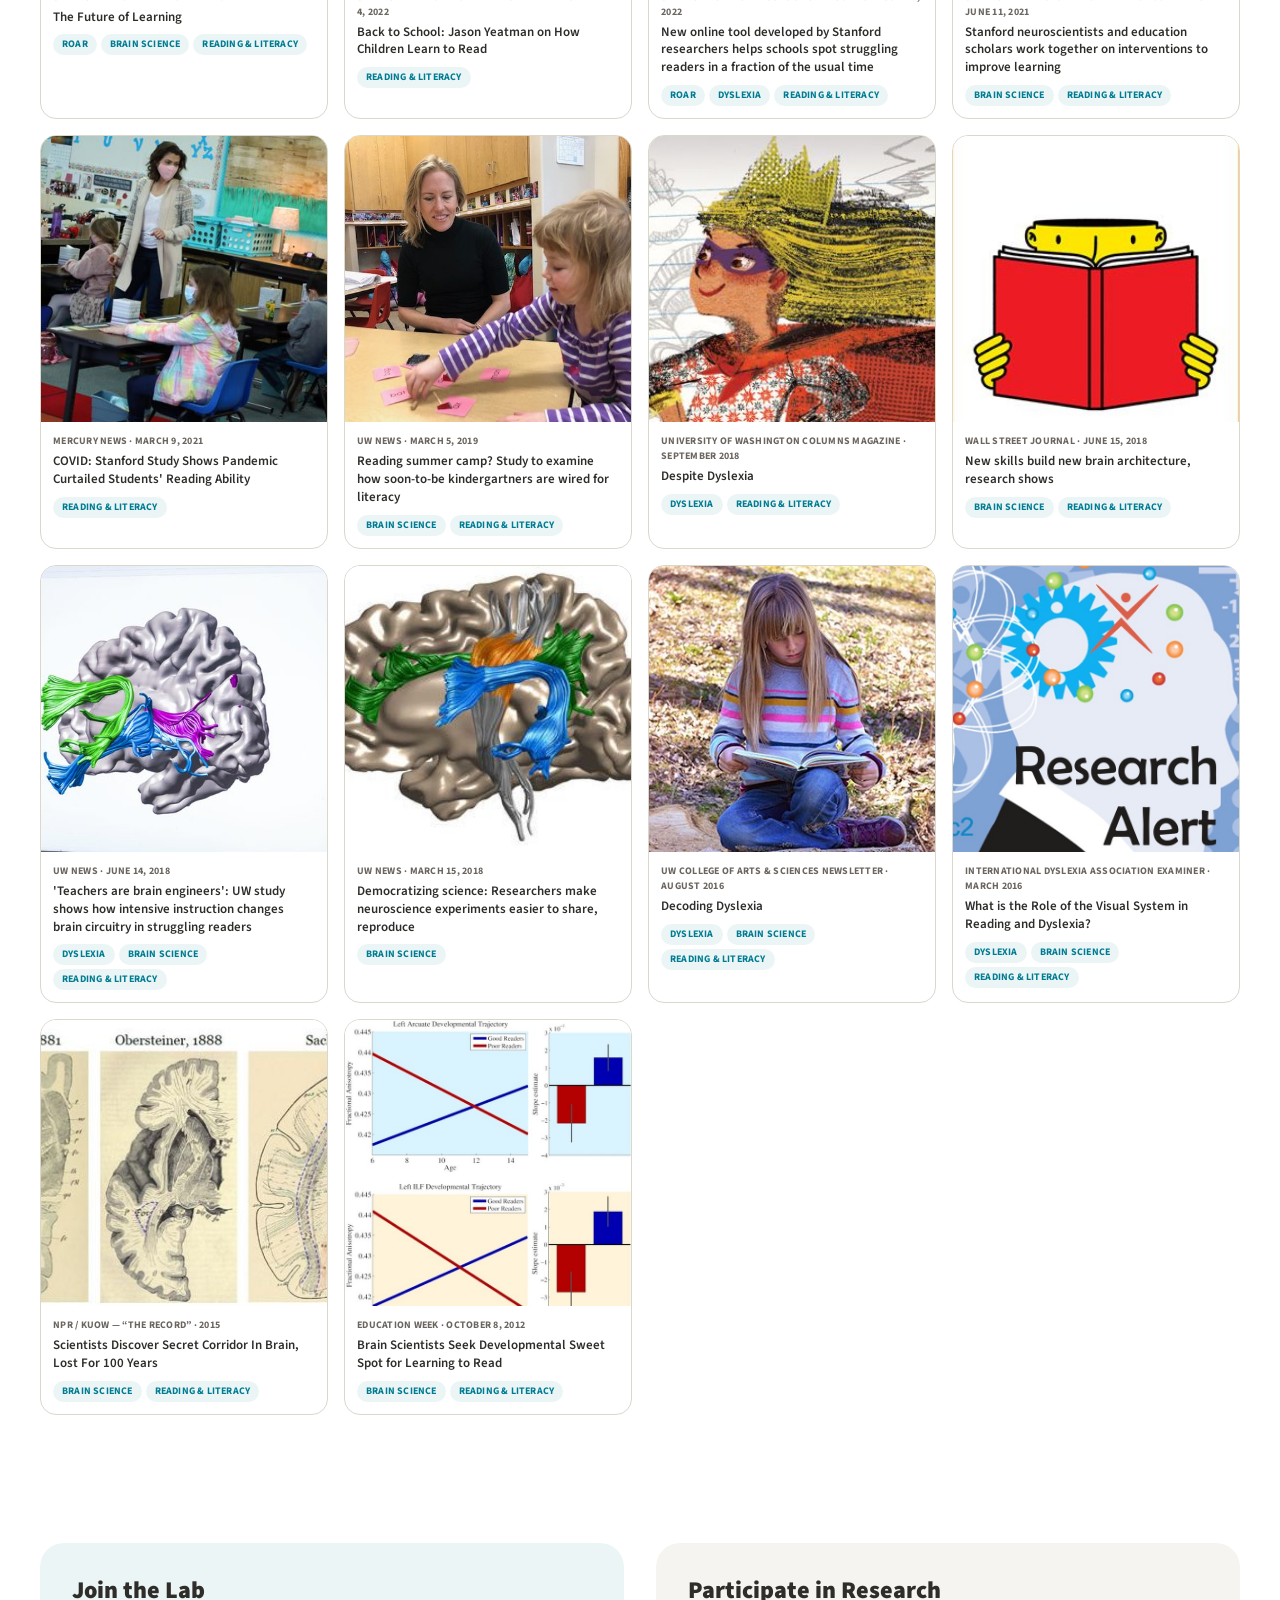
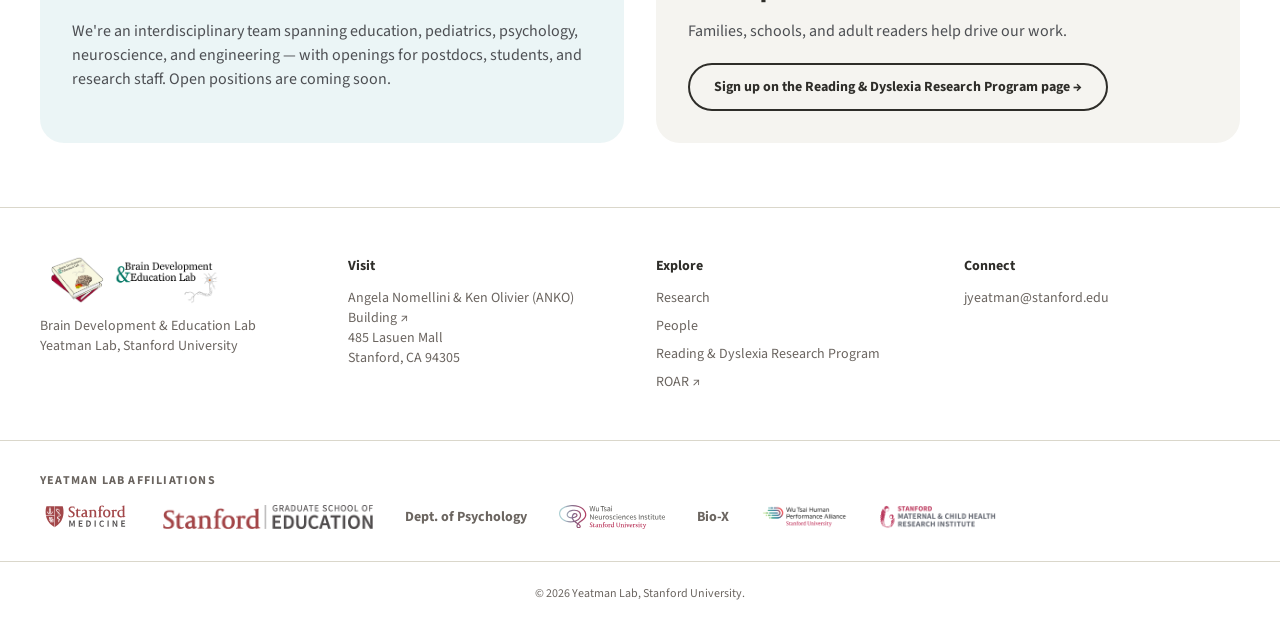
==== commit 6b137dc5: "Drop the duplicate real-time claim from the ROAR opening sentence "that delivers results in real-tim" ====
--- a/bde.html
+++ b/bde.html
@@ -608,7 +608,7 @@
       <div>
         <p class="text-xs font-bold uppercase tracking-widest text-white/70">Building bridges from the lab to the classroom and back — inspiring a virtuous cycle between research and practice</p>
         <h2 class="font-black text-3xl mt-3">ROAR — Rapid Online Assessment of Reading</h2>
-        <p class="mt-4 text-white/85 leading-relaxed">A fully automated, online assessment platform that delivers results in real-time, grounded in our ongoing research. Rostered in 2,500+ schools and community organizations across 39 states — including as one of California's four approved dyslexia screening tools — with real-time score reports for teachers and no test administrator required.</p>
+        <p class="mt-4 text-white/85 leading-relaxed">A fully automated, online assessment platform grounded in our ongoing research. Rostered in 2,500+ schools and community organizations across 39 states — including as one of California's four approved dyslexia screening tools — with real-time score reports for teachers and no test administrator required.</p>
         <a href="https://roar.stanford.edu" class="inline-block mt-6 bg-white text-[#2E2D29] font-bold rounded-full px-6 py-3 text-sm hover:bg-[#2E2D29] hover:text-white transition-colors">Visit roar.stanford.edu ↗</a>
       </div>
       <div class="grid grid-cols-2 gap-4">
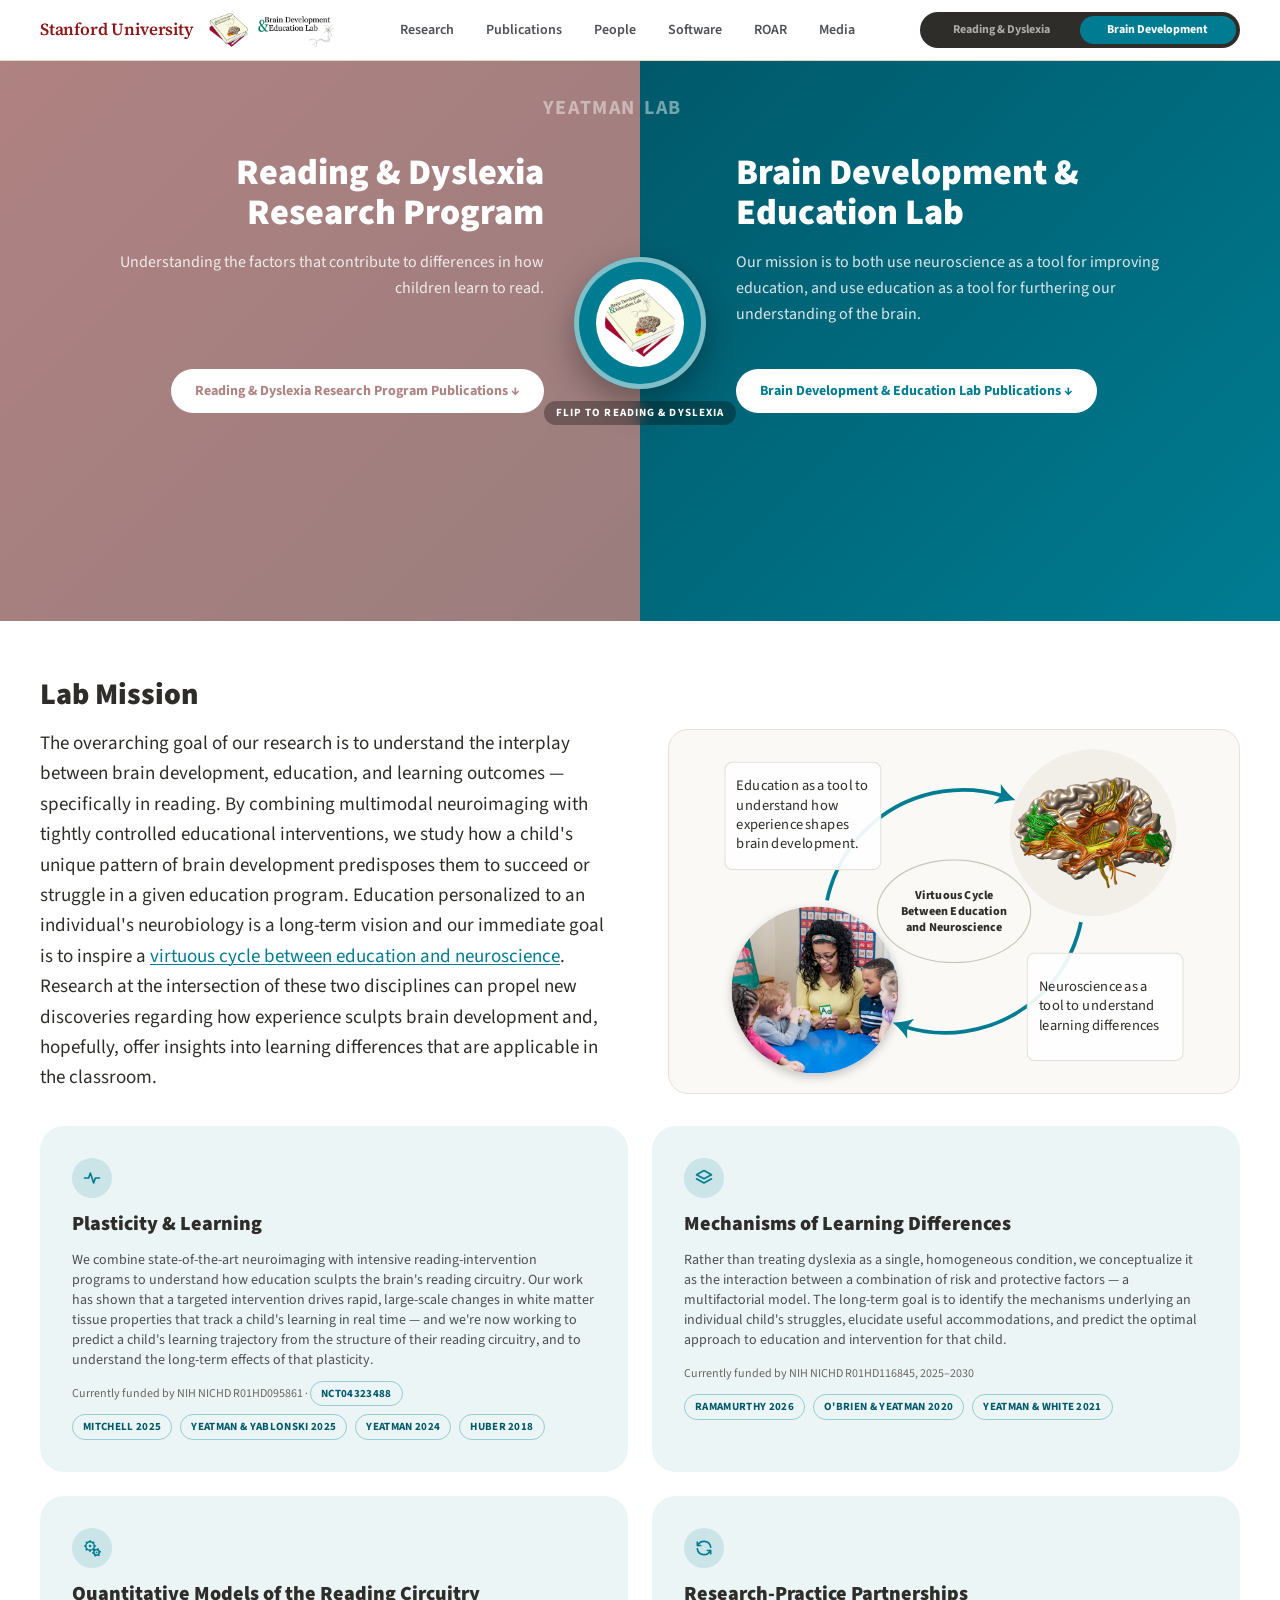
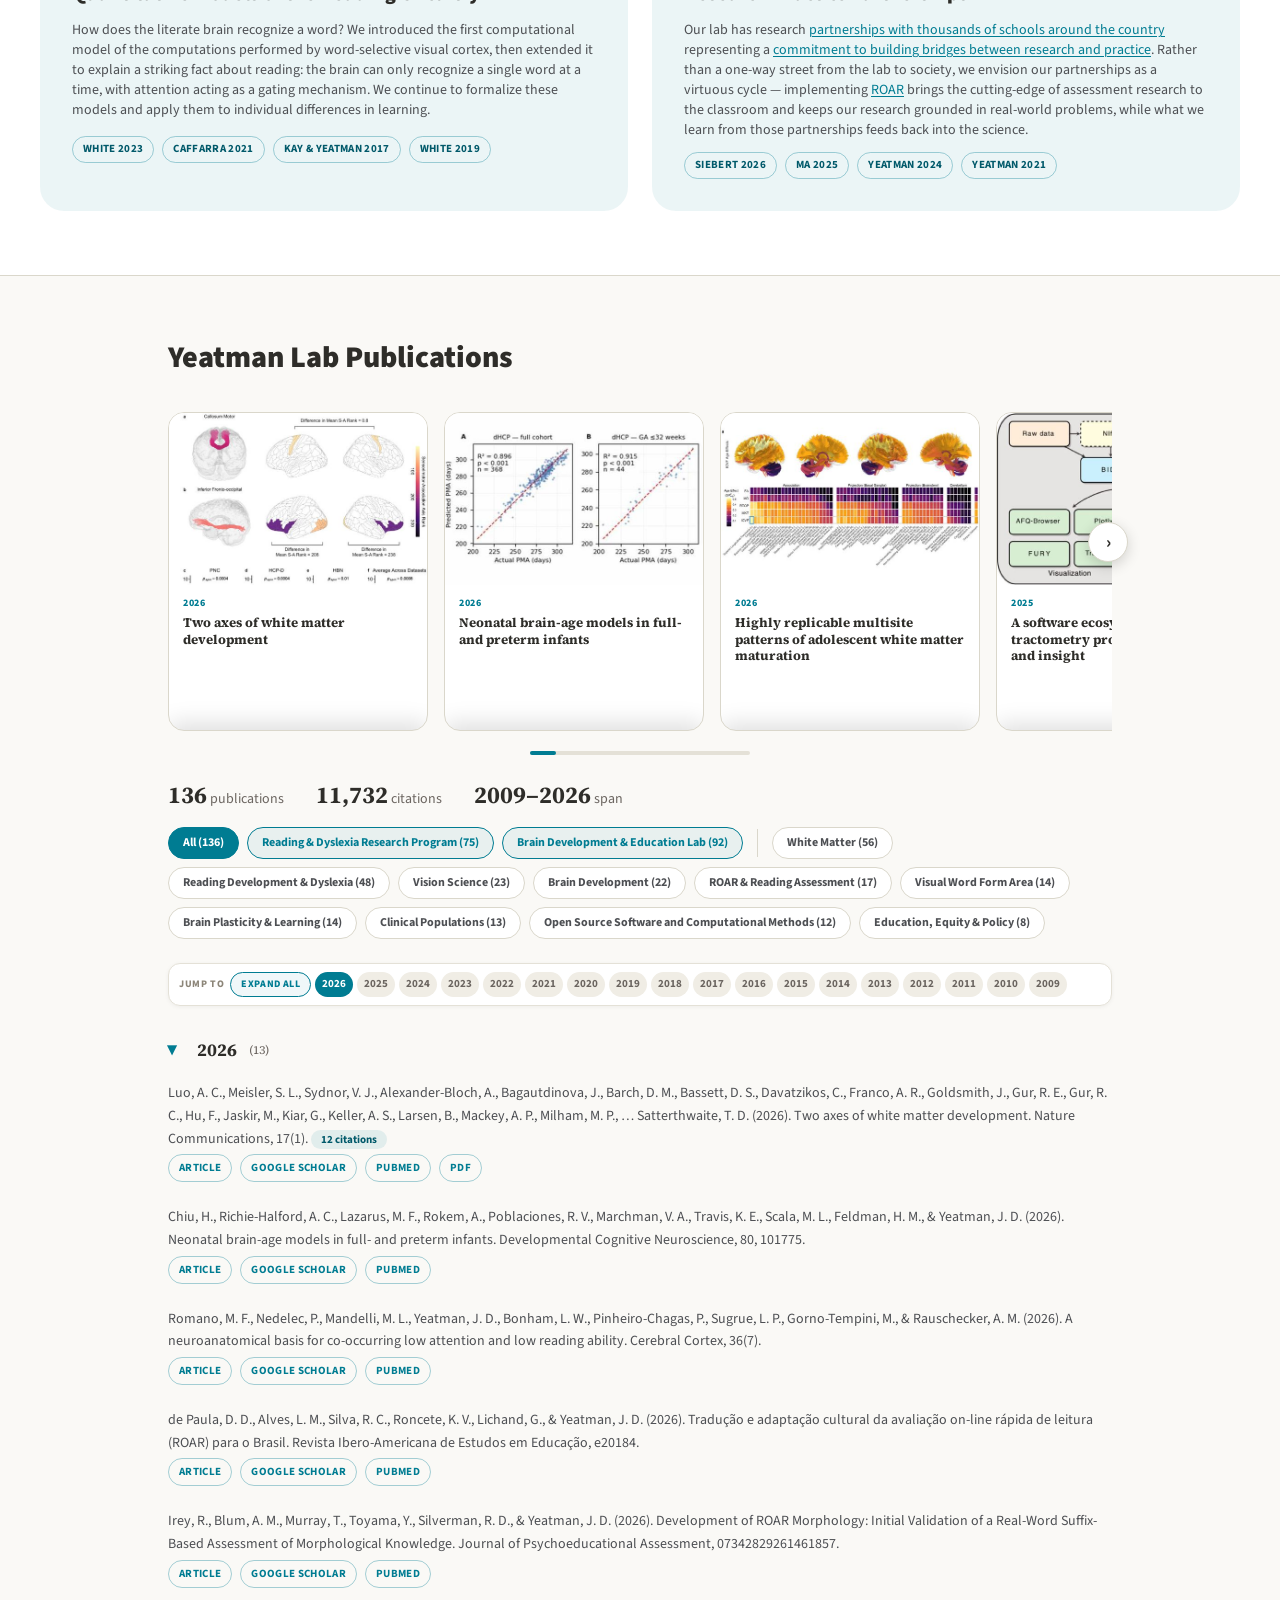
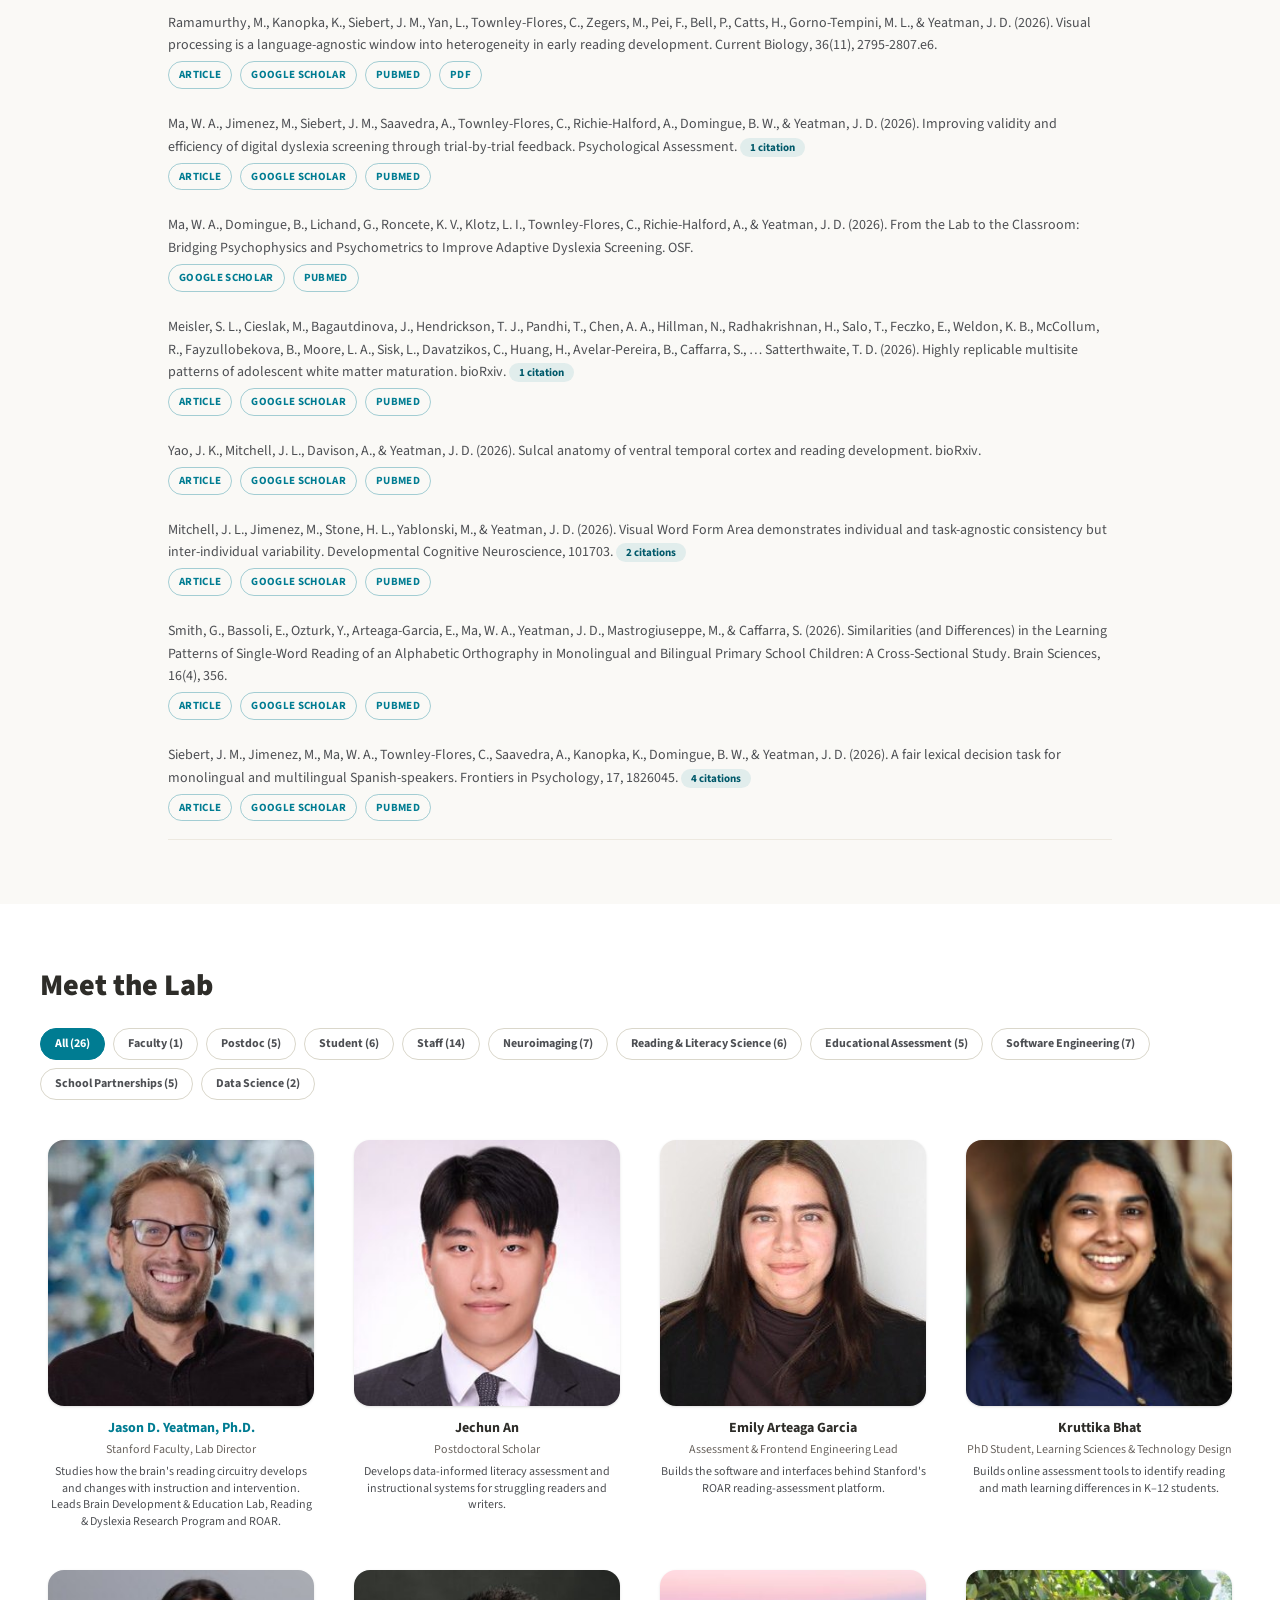
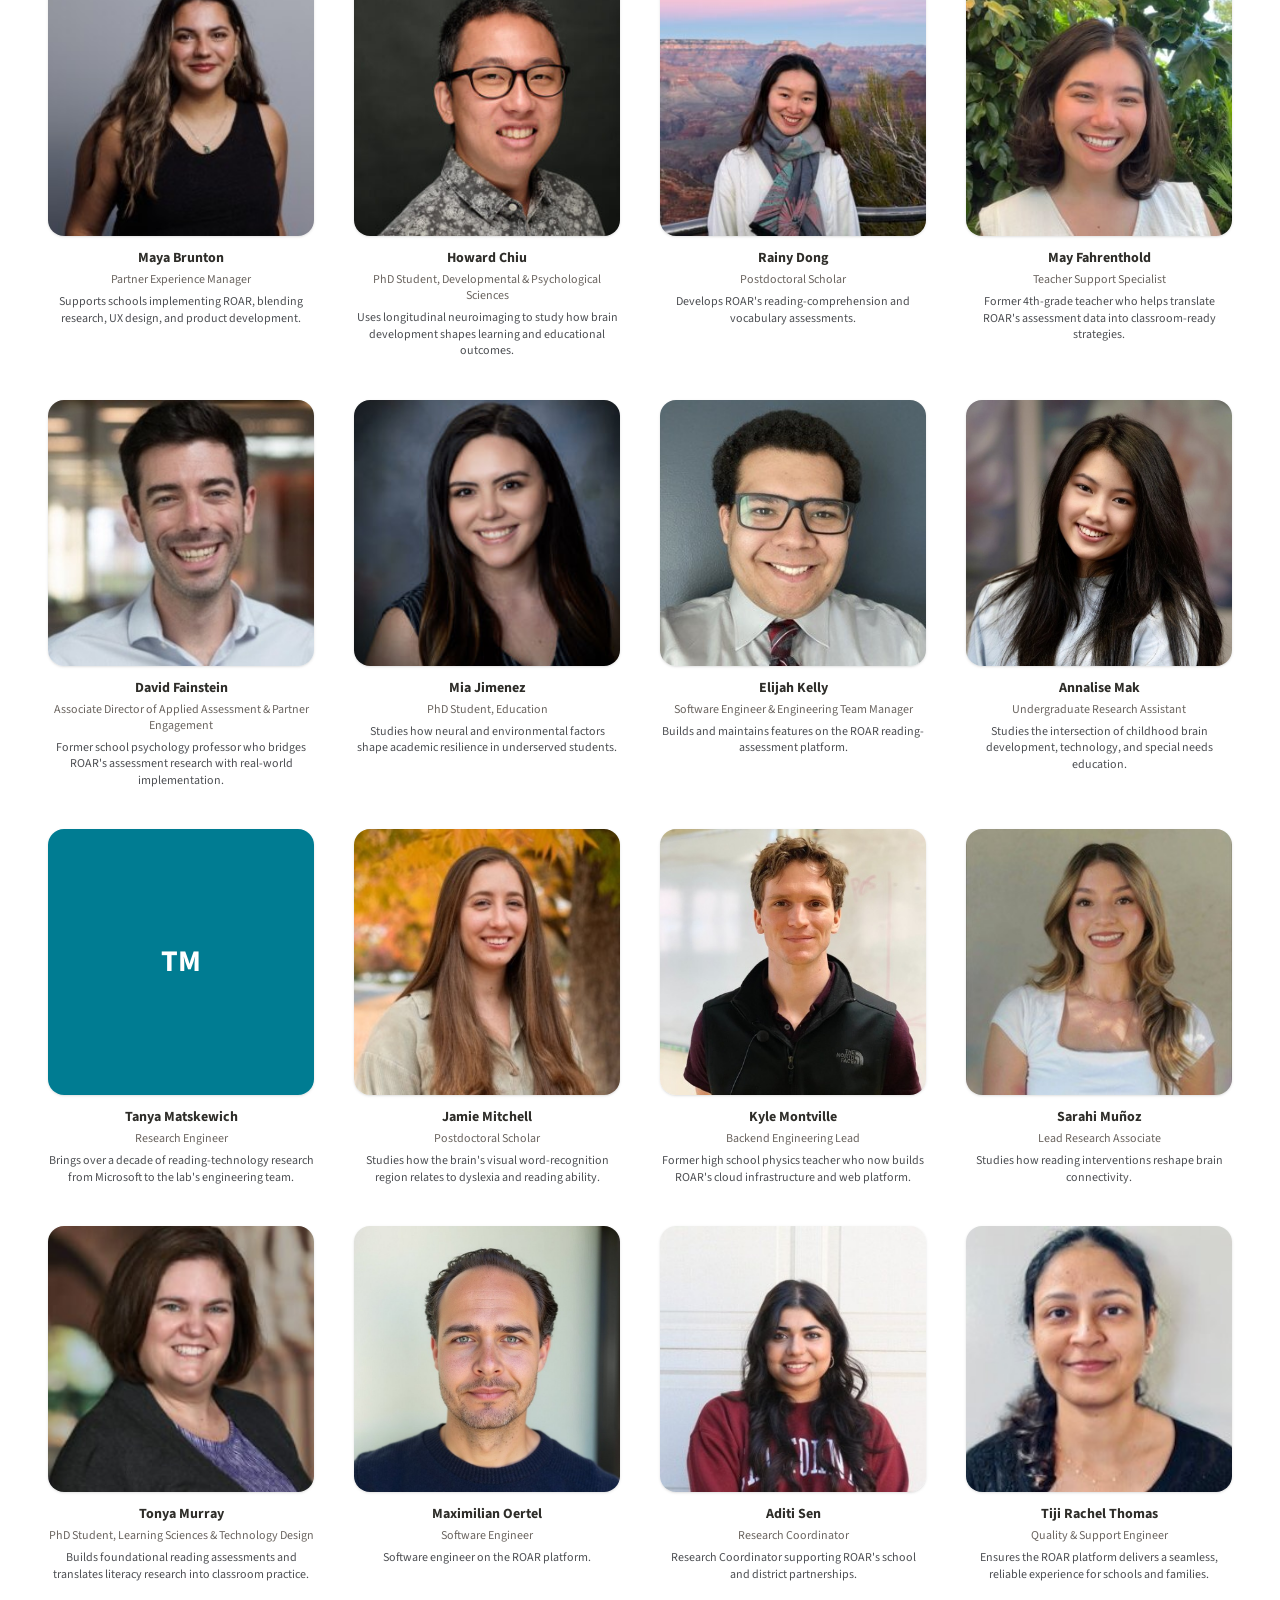
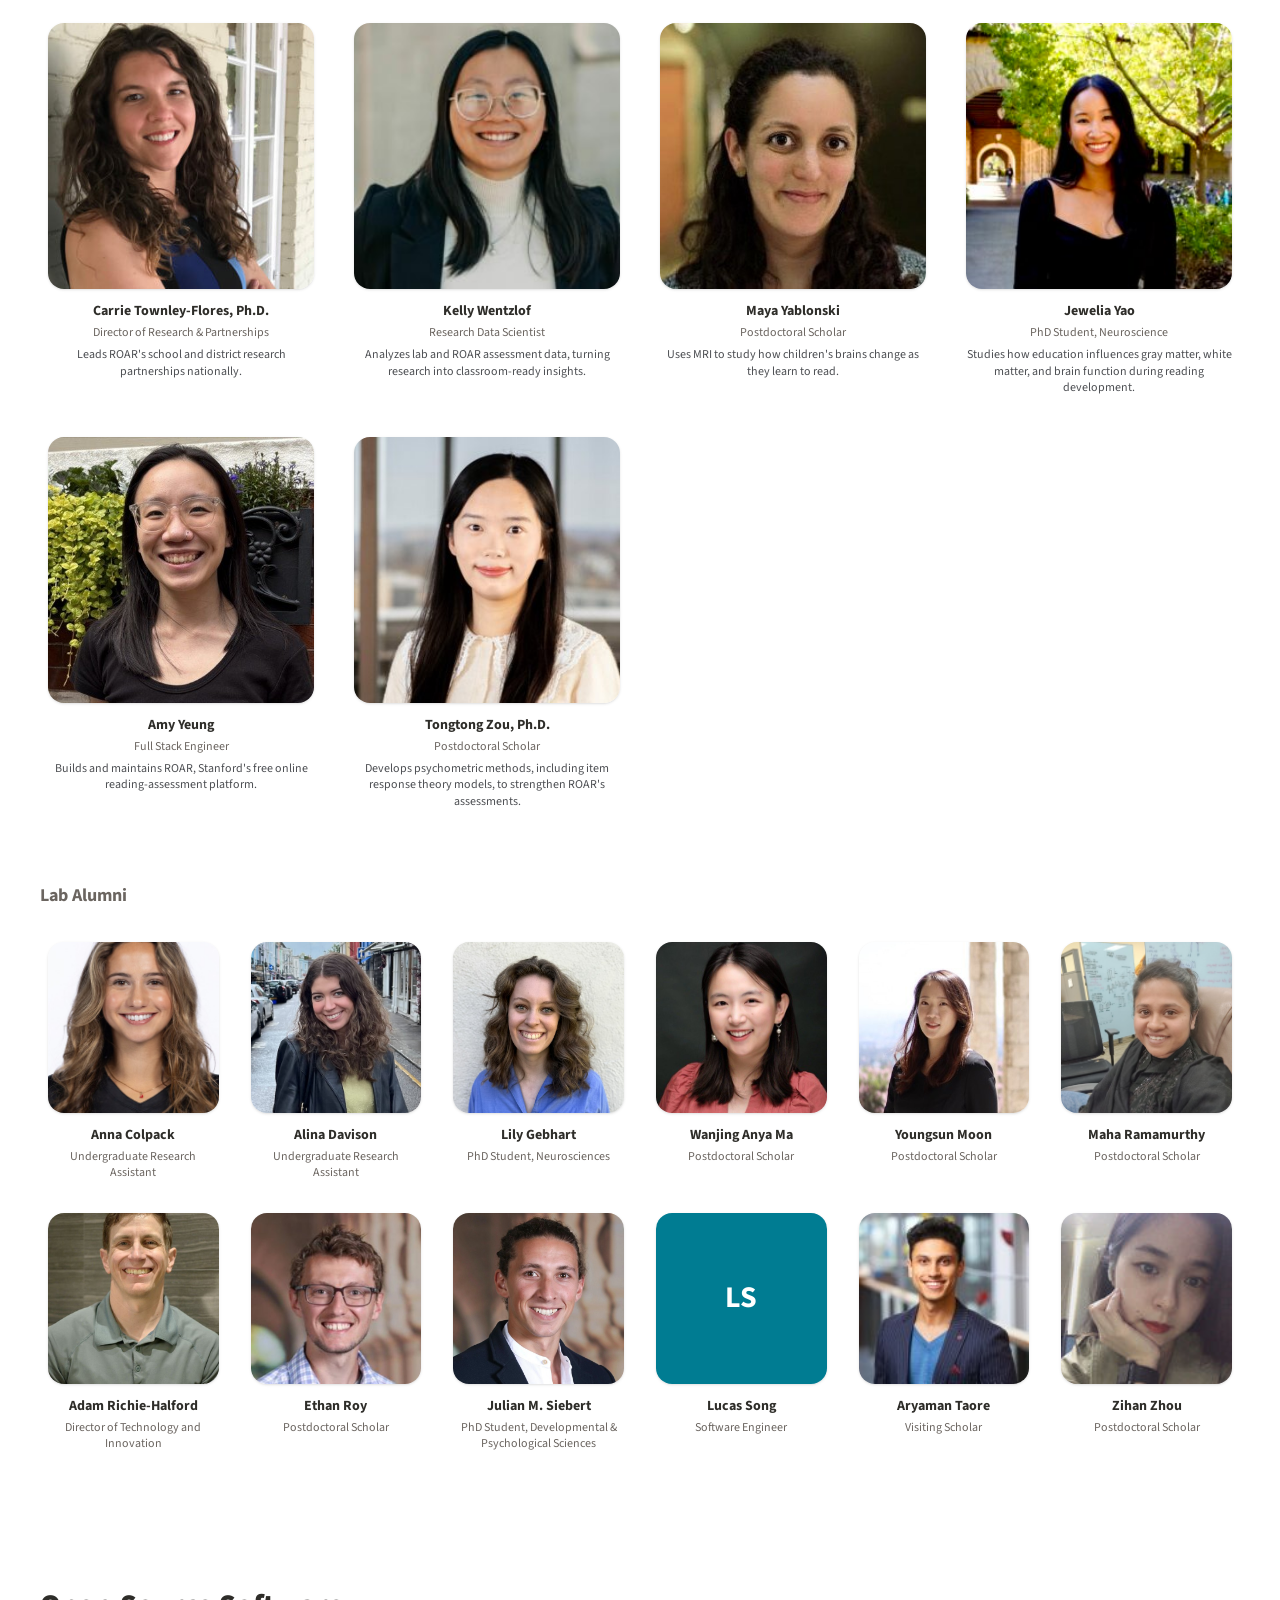
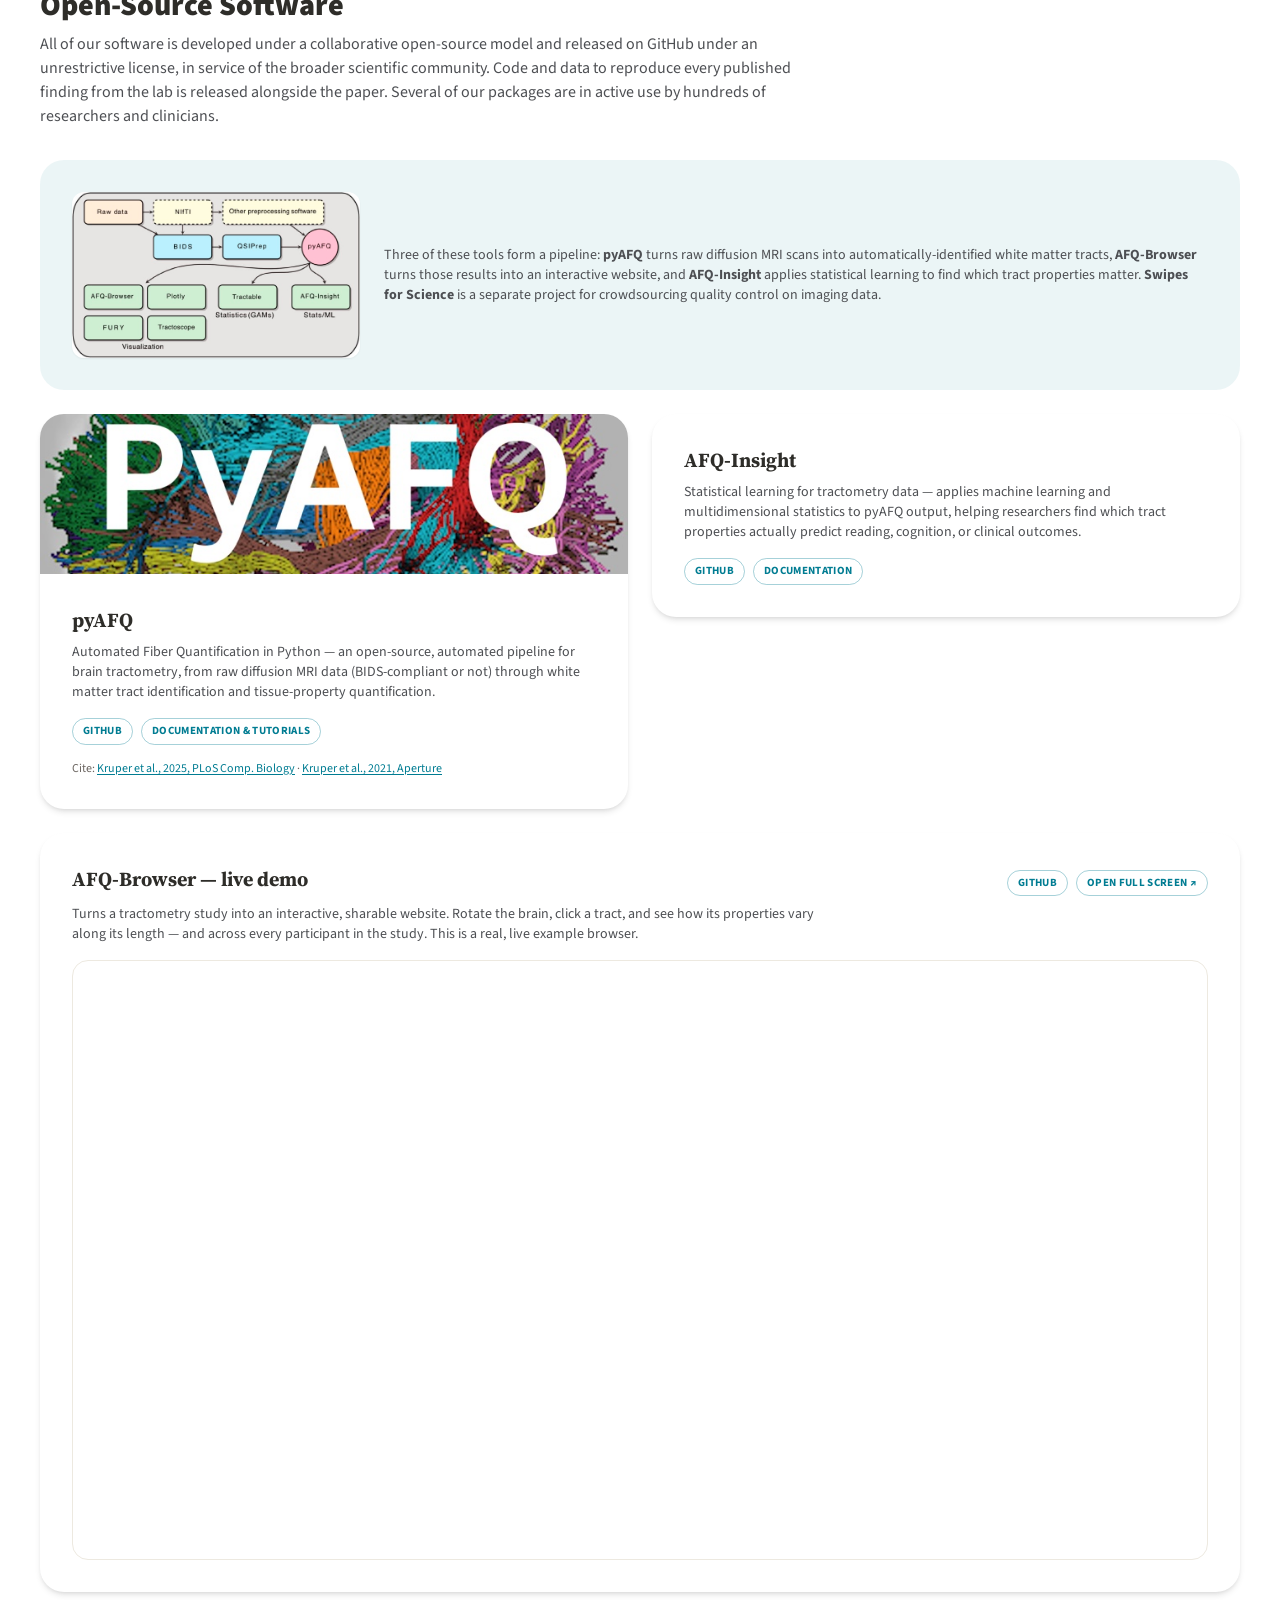
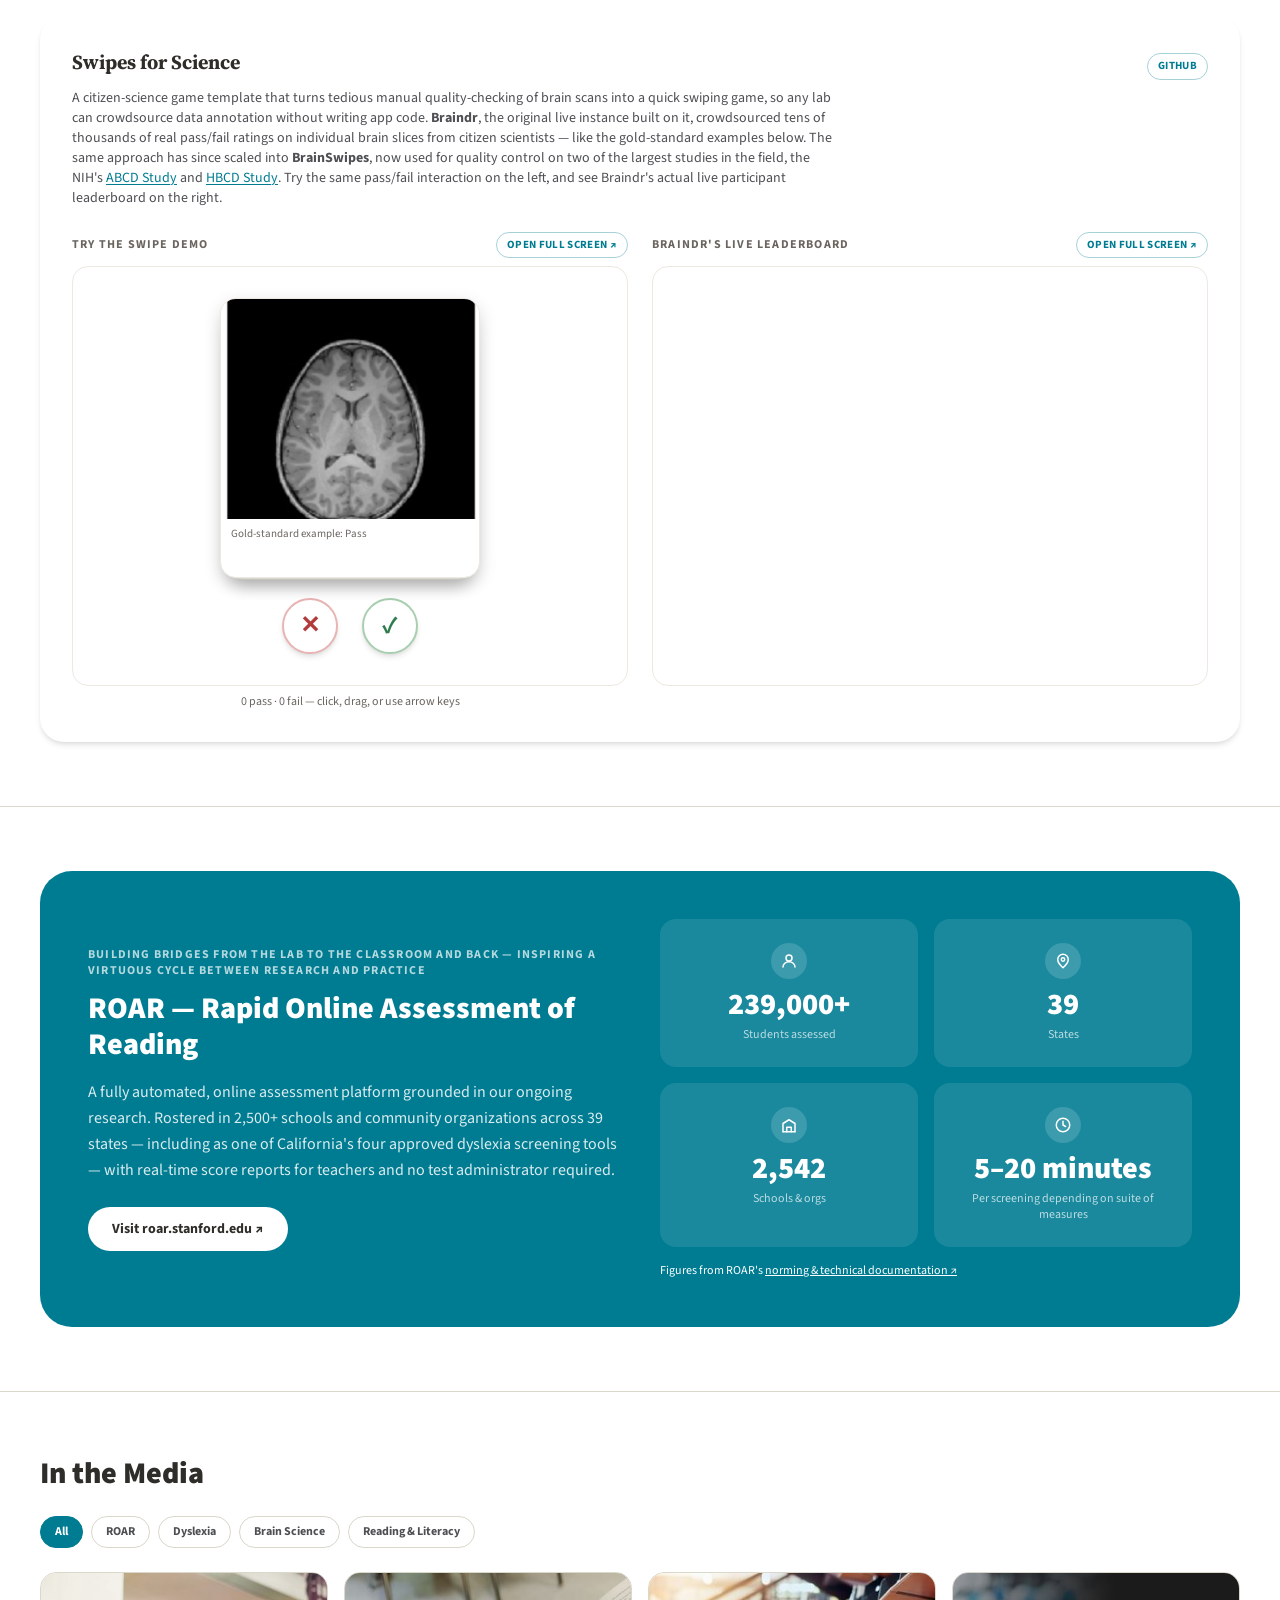
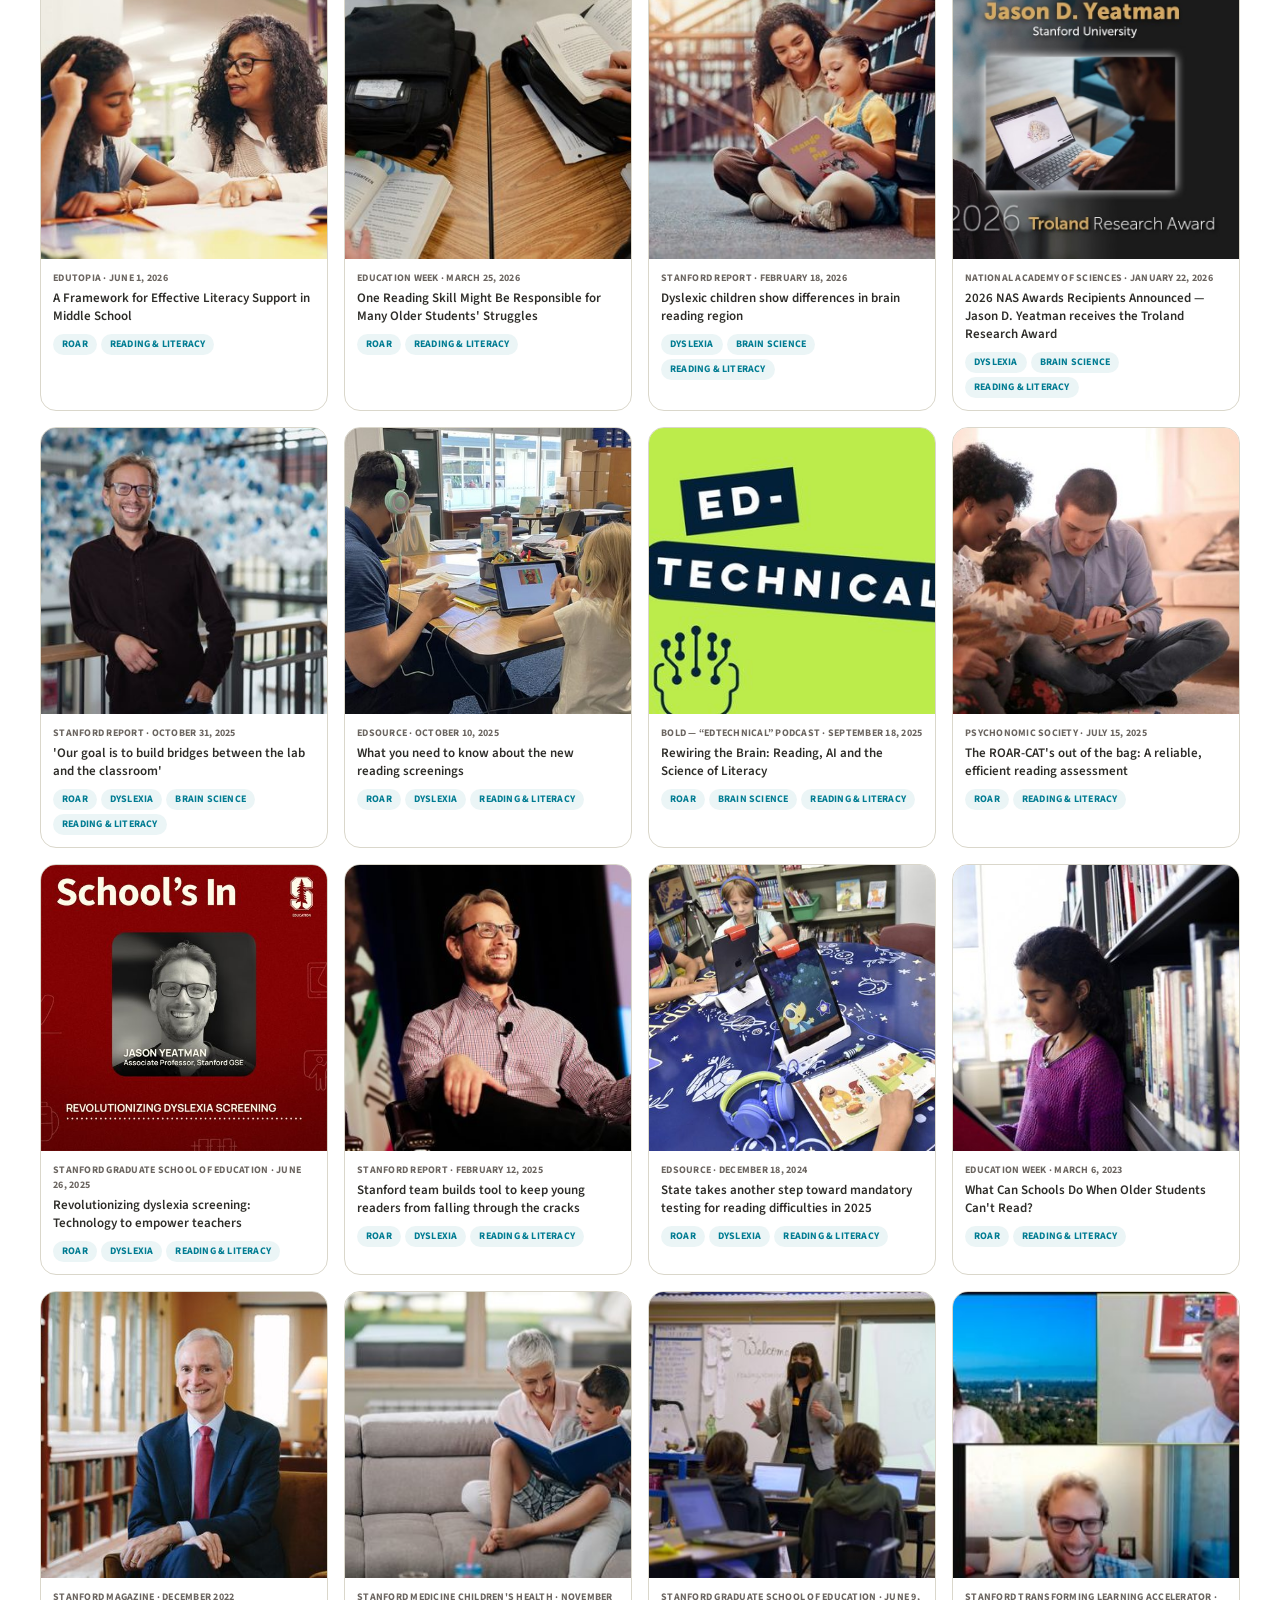
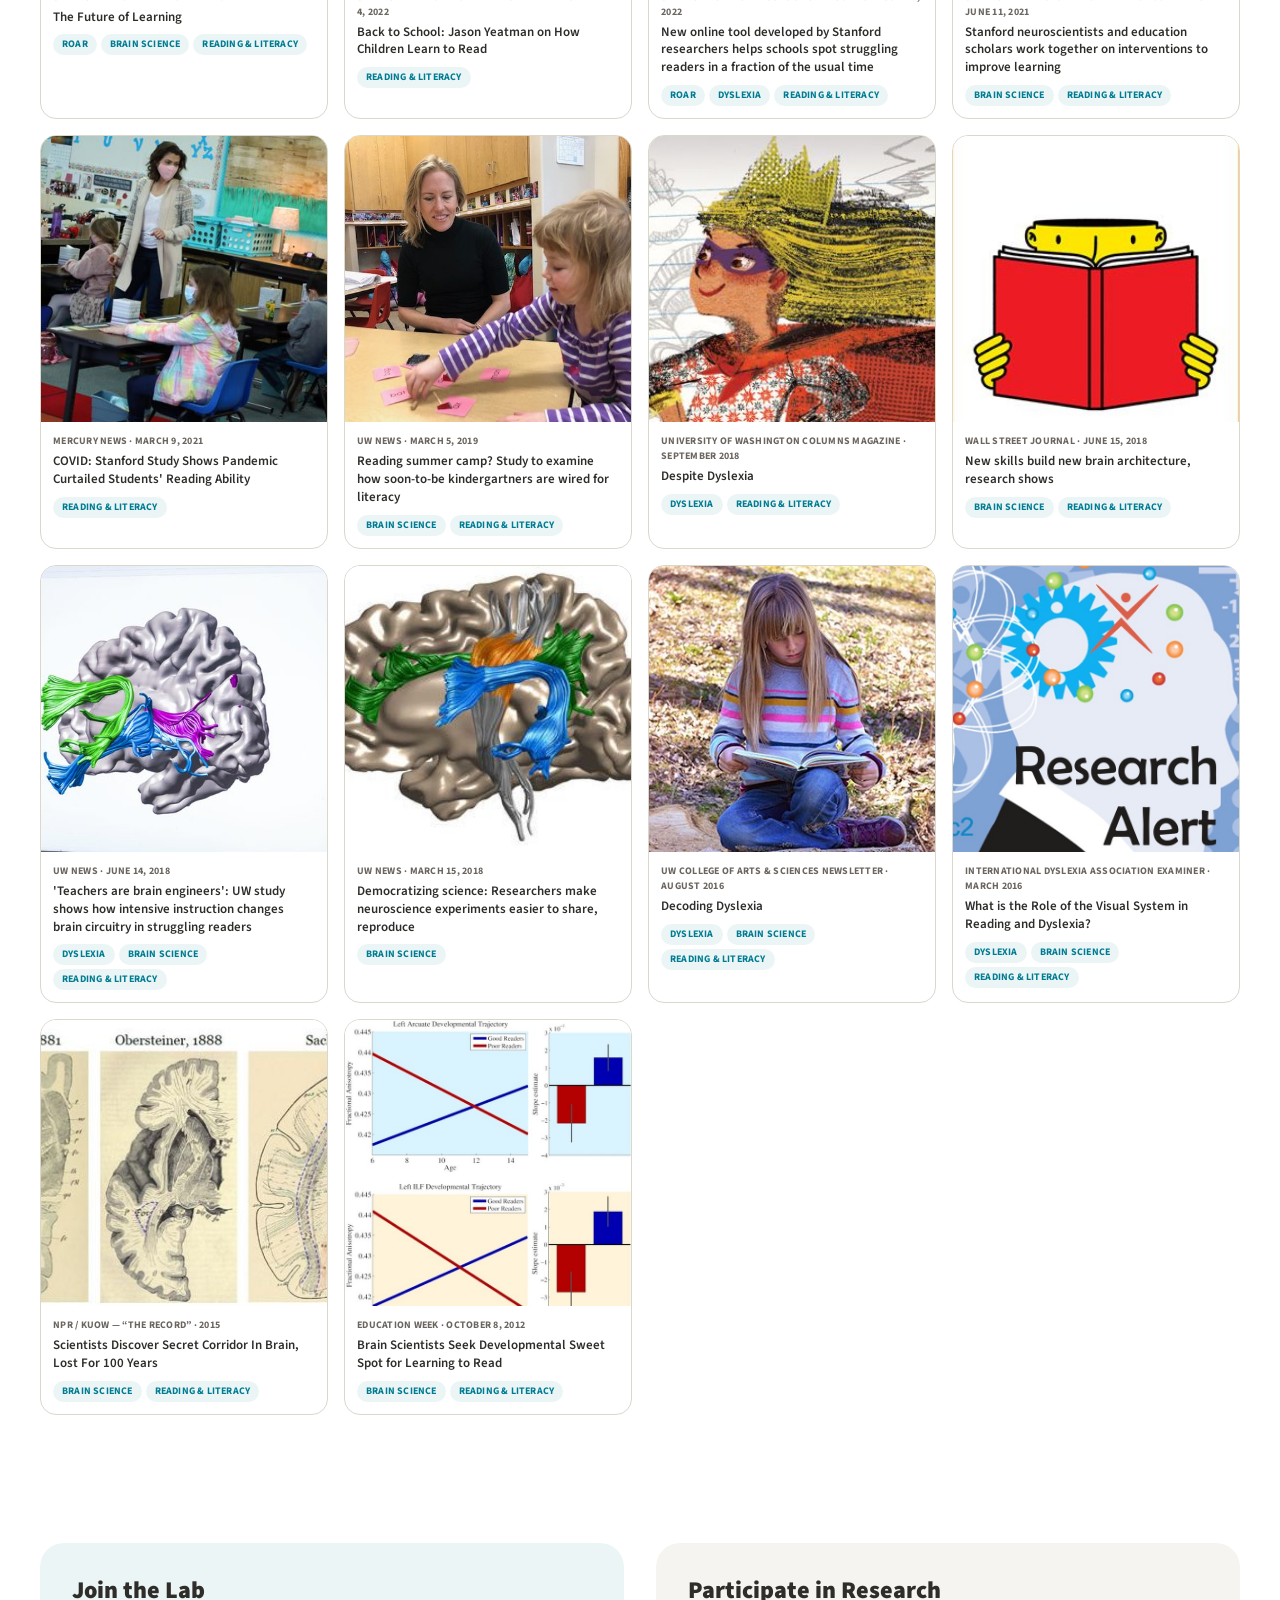
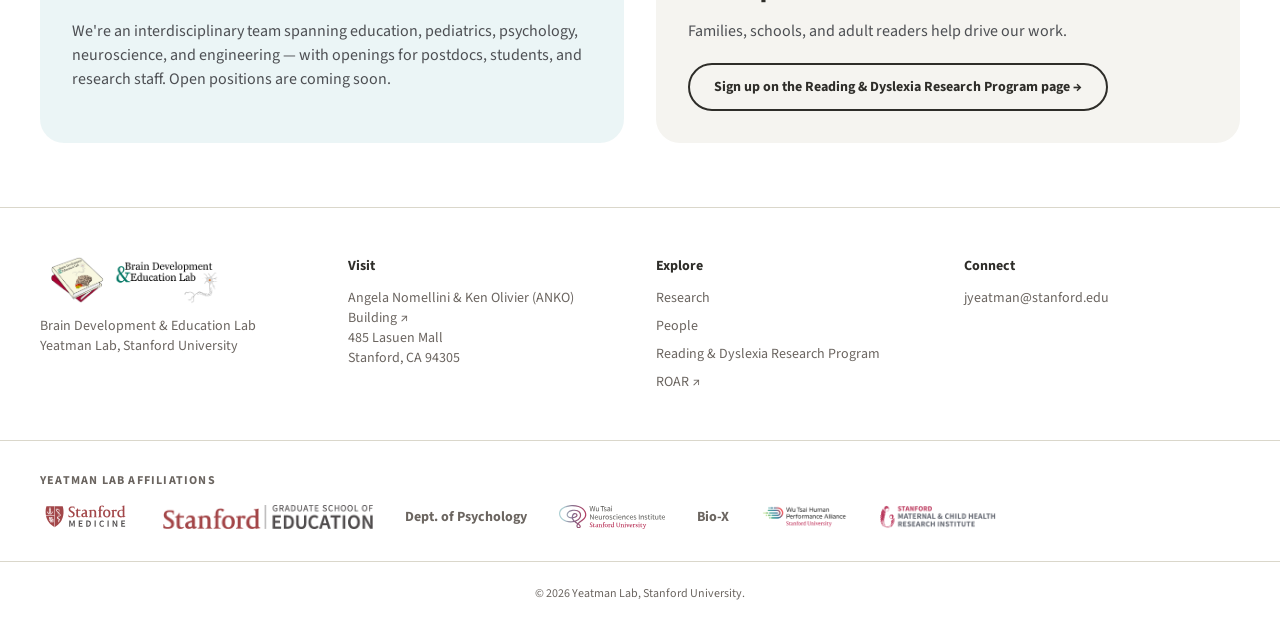
==== commit 9565b405: "Refresh citation counts from Scholar and link each pill to its citing papers The count pill keeps it" ====
--- a/bde.html
+++ b/bde.html
@@ -153,7 +153,16 @@
   @keyframes pubFlash{ 0%,55%{ background:rgba(var(--accent-rgb),.16);
       box-shadow:0 0 0 2px rgba(var(--accent-rgb),.45); } 100%{ background:transparent;
       box-shadow:0 0 0 2px rgba(var(--accent-rgb),0); } }
-  .cite-badge{ font-size:11px; font-weight:700; color:#6B6560; background:#F5F4F0; border-radius:9999px; padding:2px 10px; white-space:nowrap; }
+  /* Citation count. Lives on the chip row with the links, so it reads as part of a
+     scannable column rather than something buried mid-sentence. Deliberately styled as
+     INFO not ACTION: filled tint + sentence case, where .link-chip is outlined +
+     uppercase. Text is --accent-dark because the base accent on this tint is only
+     4.27:1 on teal — below AA for 11px. */
+  .cite-badge{ font-size:11px; font-weight:700; color:var(--accent-dark);
+    background:rgba(var(--accent-rgb),.10); border-radius:9999px; padding:2px 10px;
+    white-space:nowrap; }
+  a.cite-badge:hover{ background:rgba(var(--accent-rgb),.20); text-decoration:underline;
+    text-decoration-thickness:1px; text-underline-offset:2px; }
   details > summary::-webkit-details-marker{ display:none; }
   details summary{ list-style:none; }
   details summary::before{ content:'▸'; display:inline-block; margin-right:8px; color:var(--accent); transition:transform .2s; }
@@ -700,8 +709,8 @@
     <div class="border-t border-[#DAD7CB] py-6 text-center text-xs text-[#6B6560]">© 2026 Yeatman Lab, Stanford University.</div>
   </footer>
 
-  <script src="shared-data.js?v=63"></script>
-  <script src="site.js?v=83"></script>
+  <script src="shared-data.js?v=64"></script>
+  <script src="site.js?v=84"></script>
   <script>initSite('bde', 'https://dyslexia.stanford.edu/');</script>
 </body>
 </html>
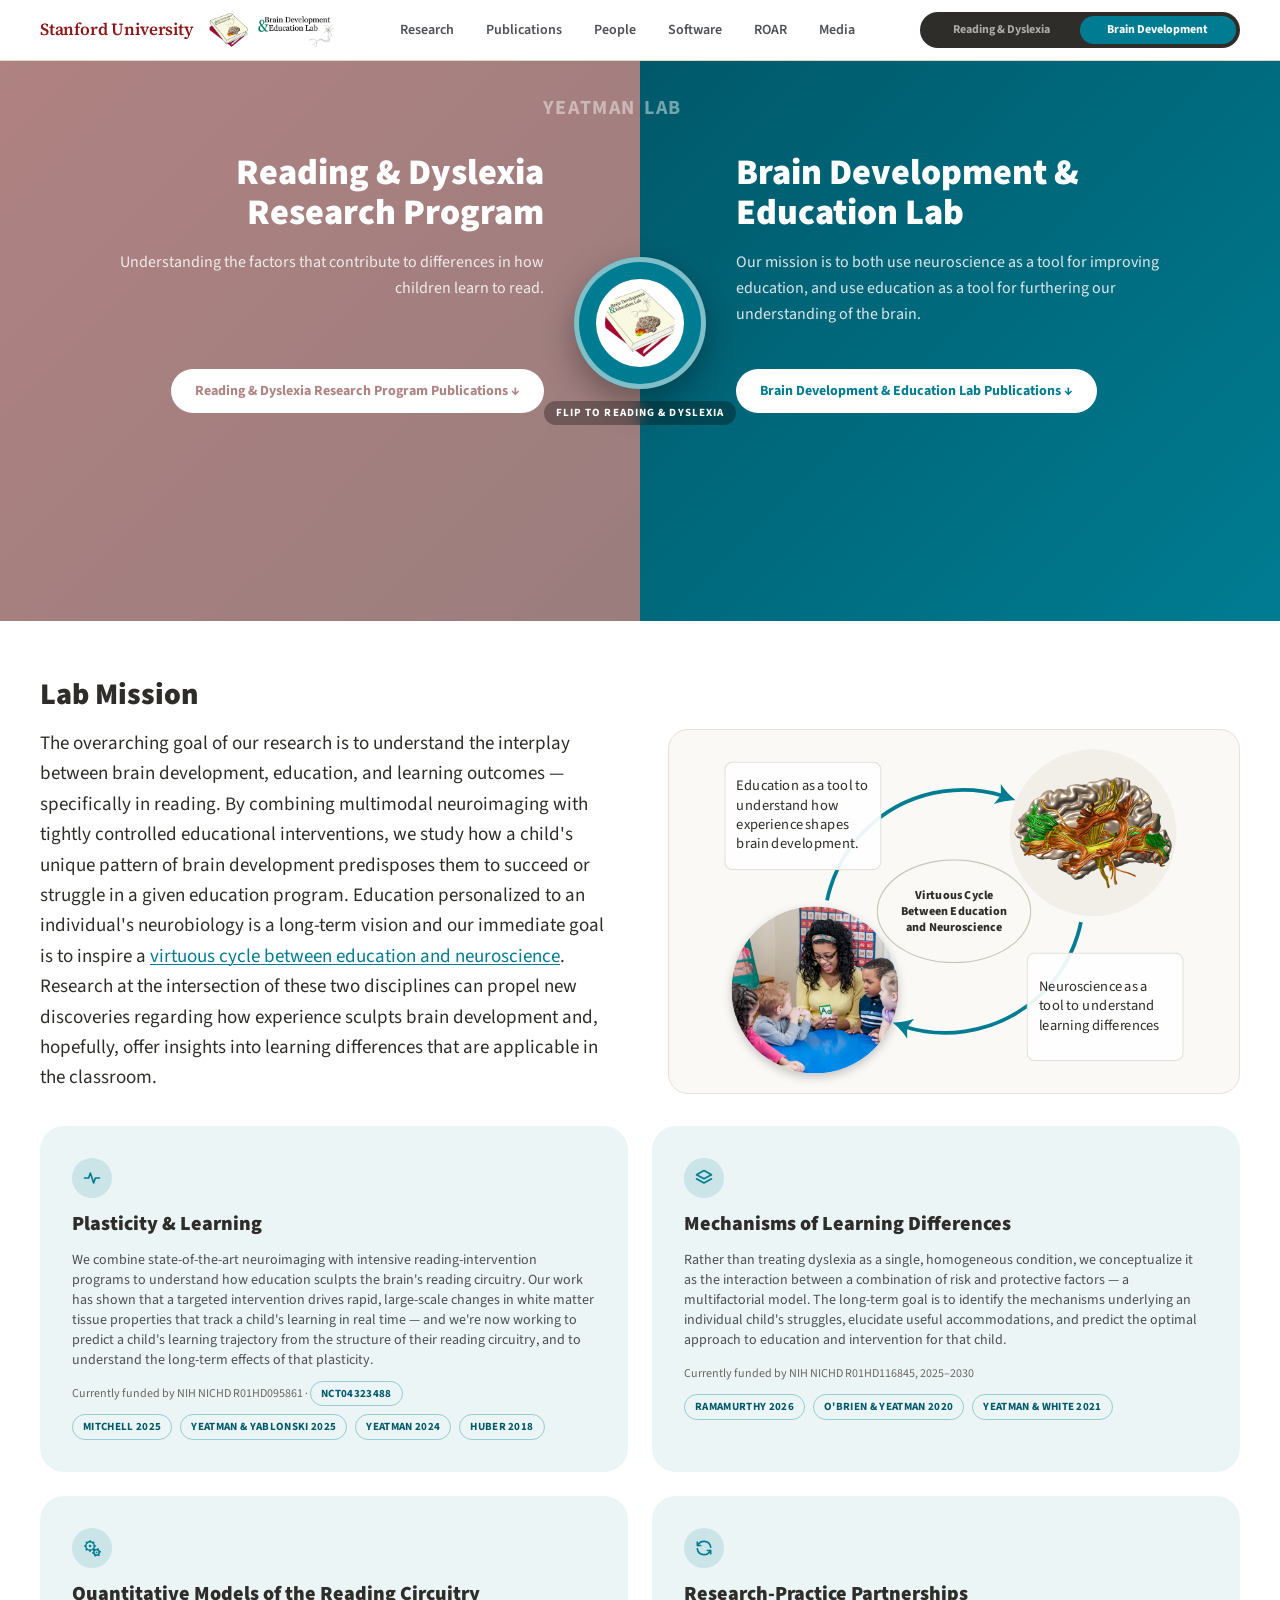
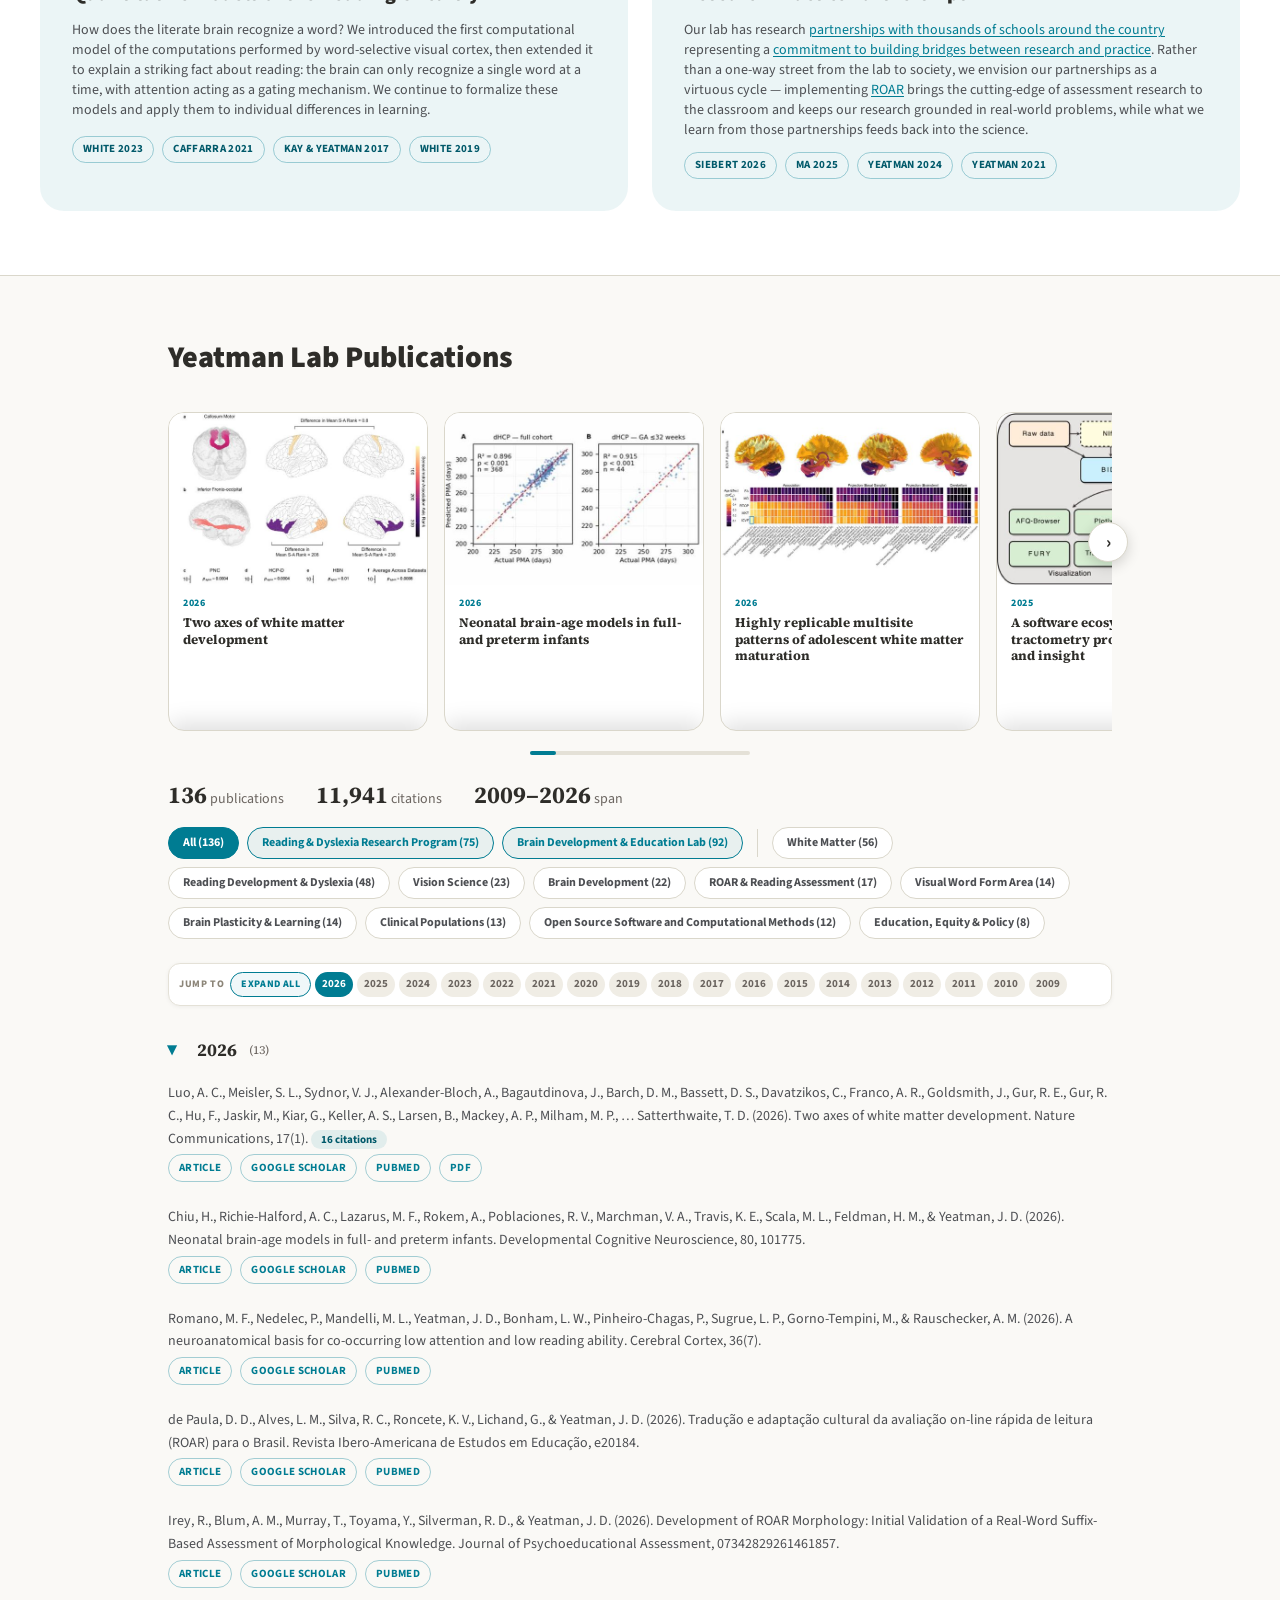
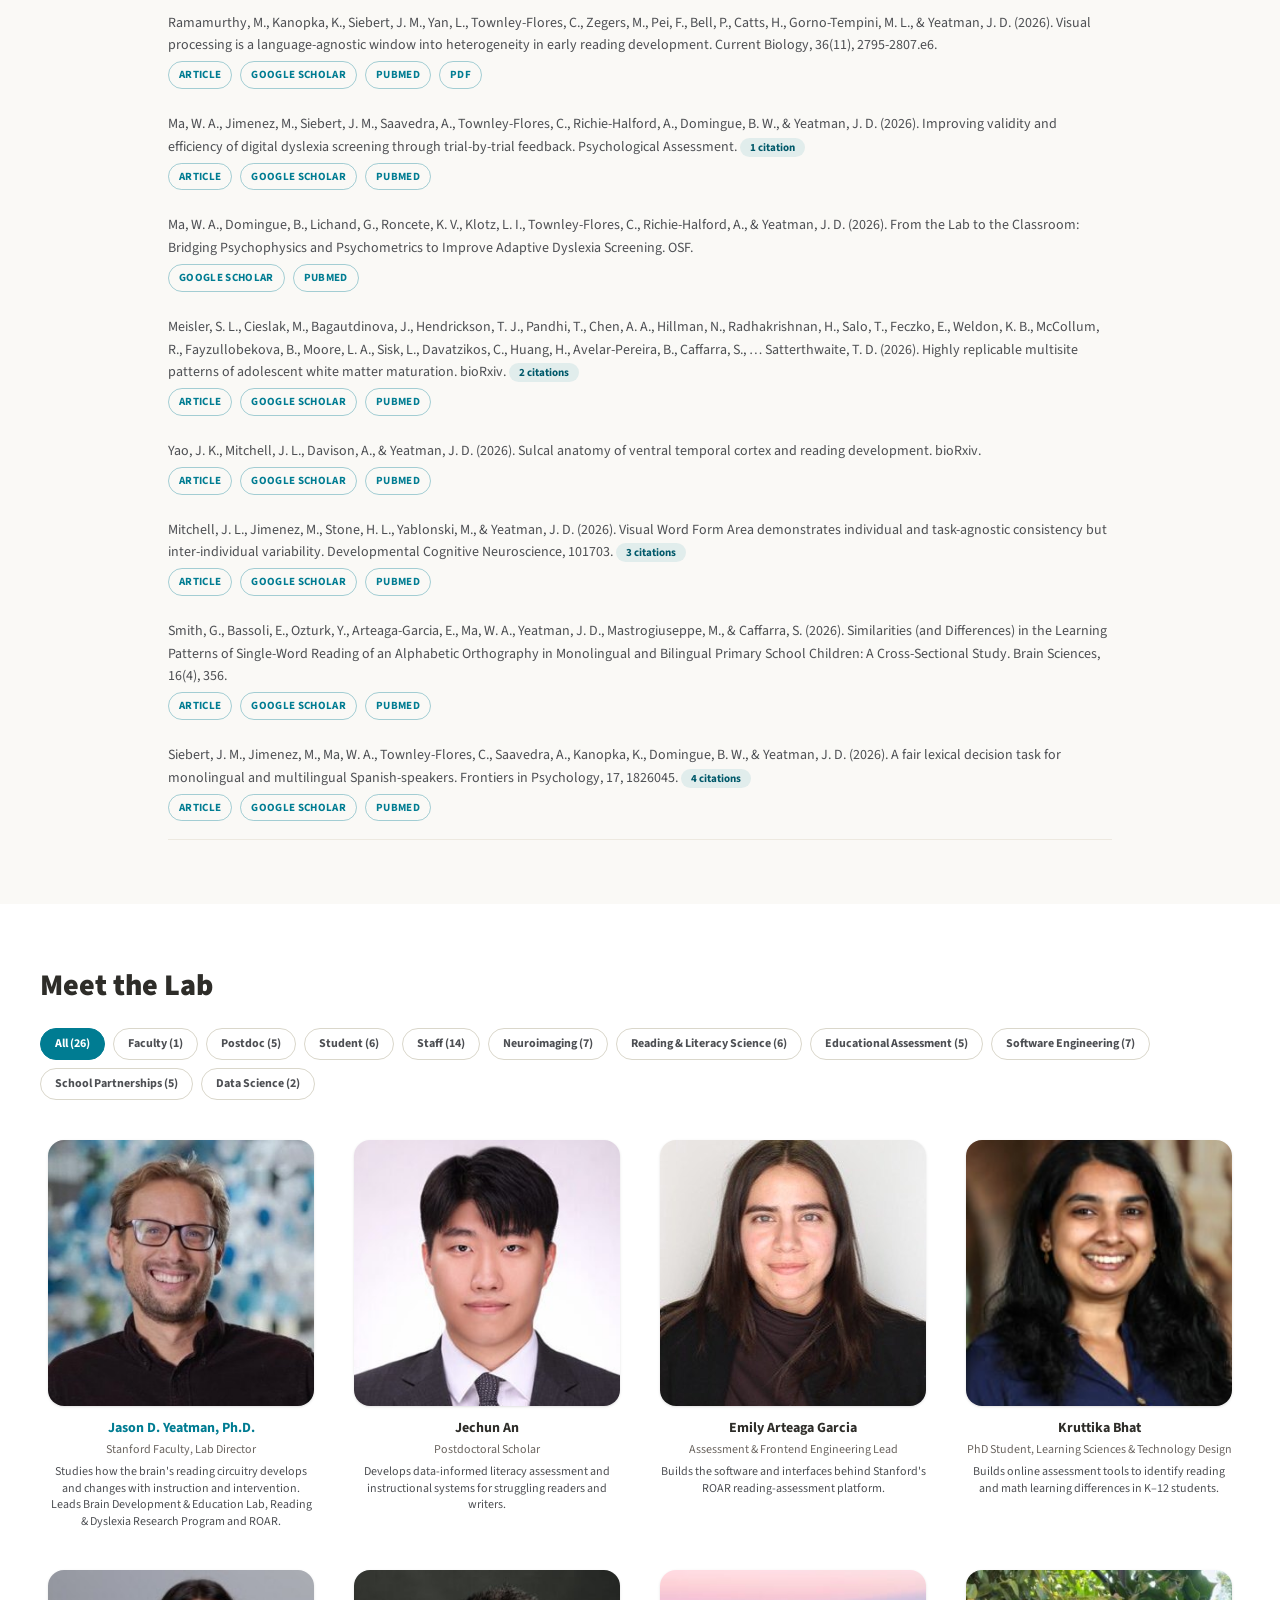
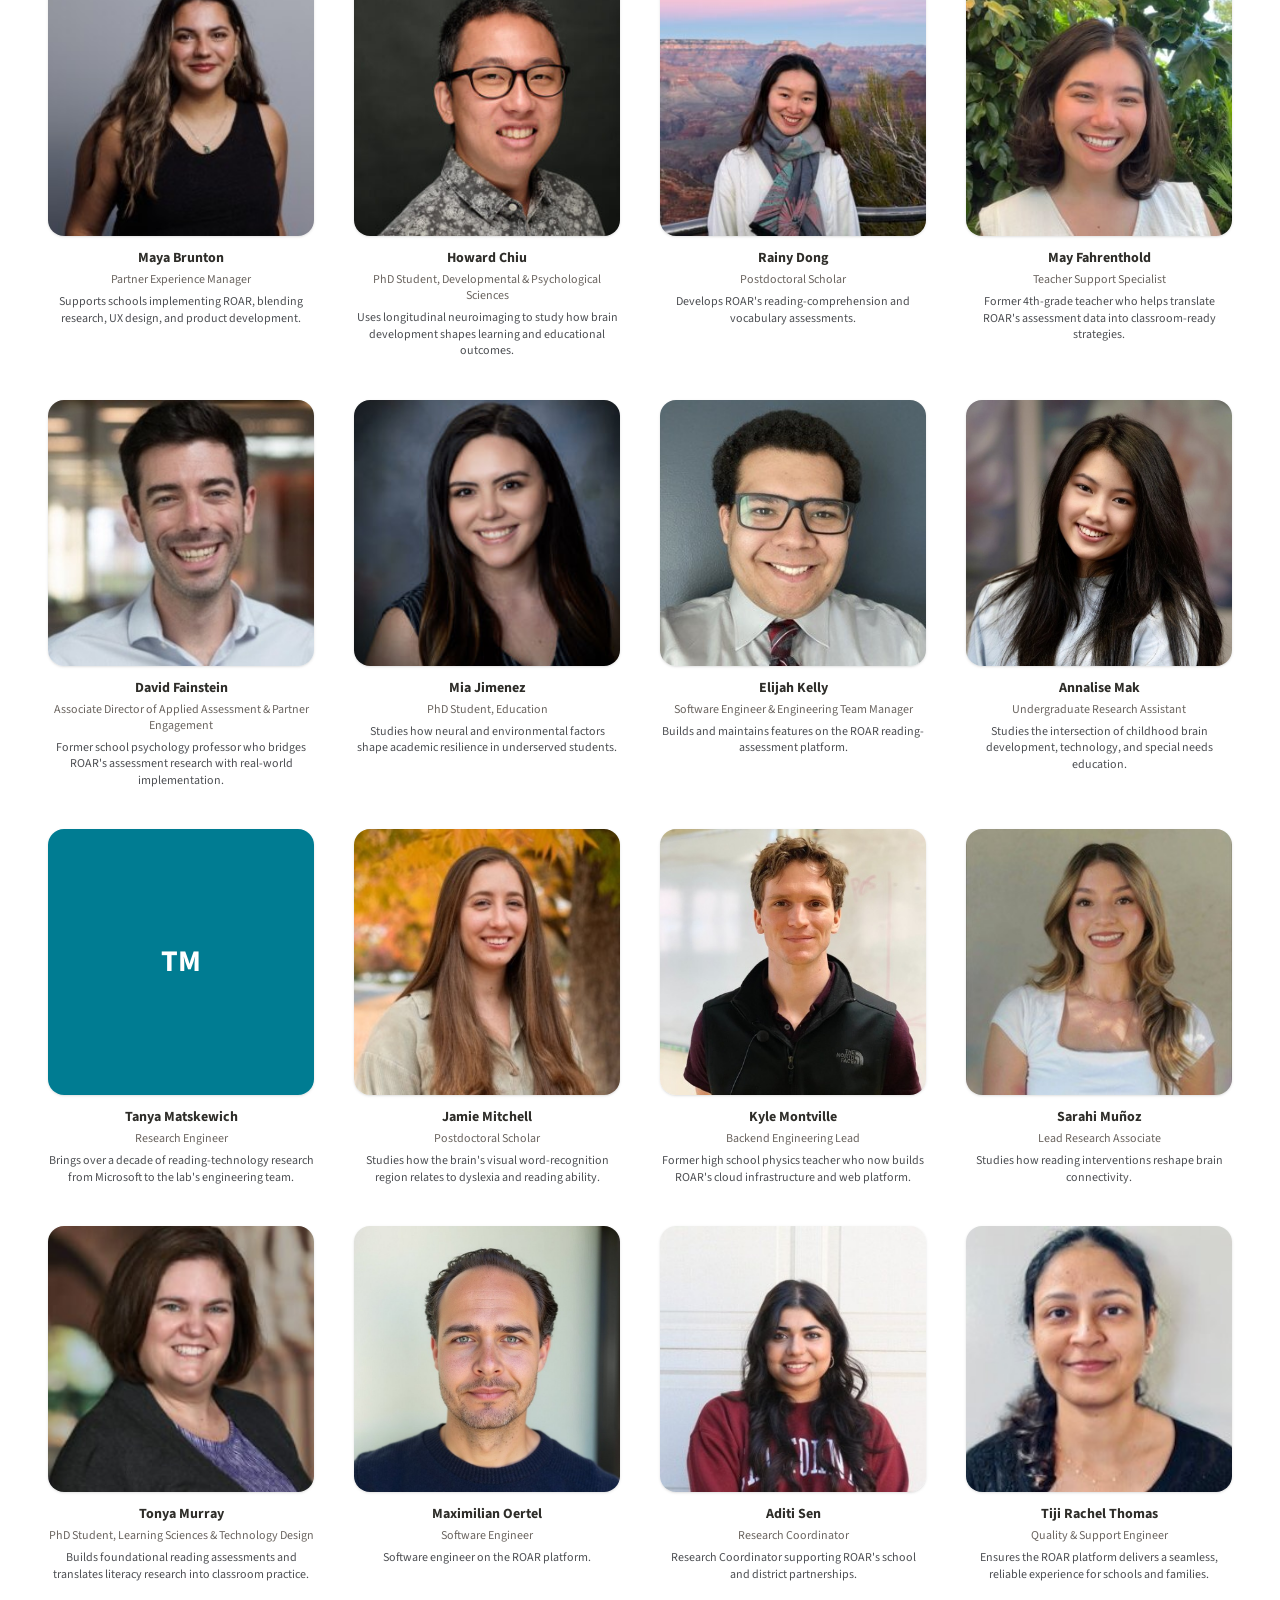
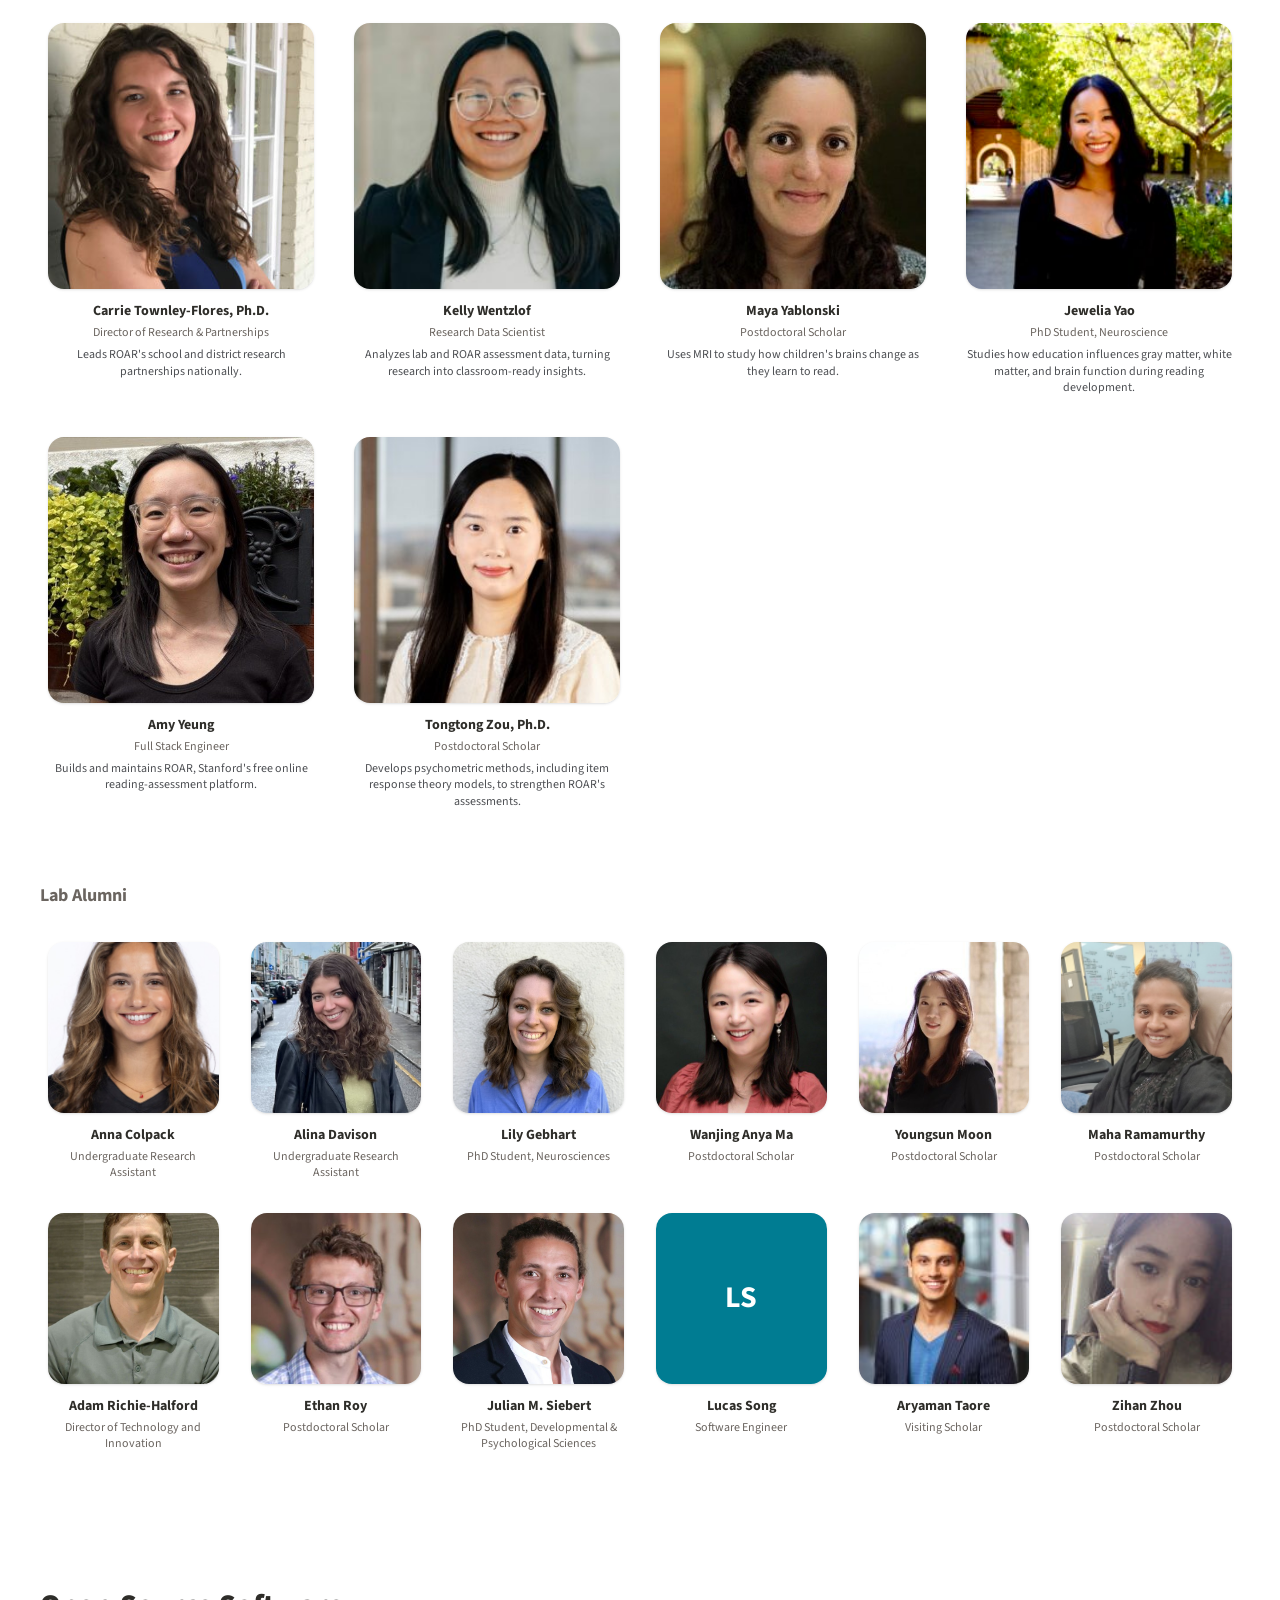
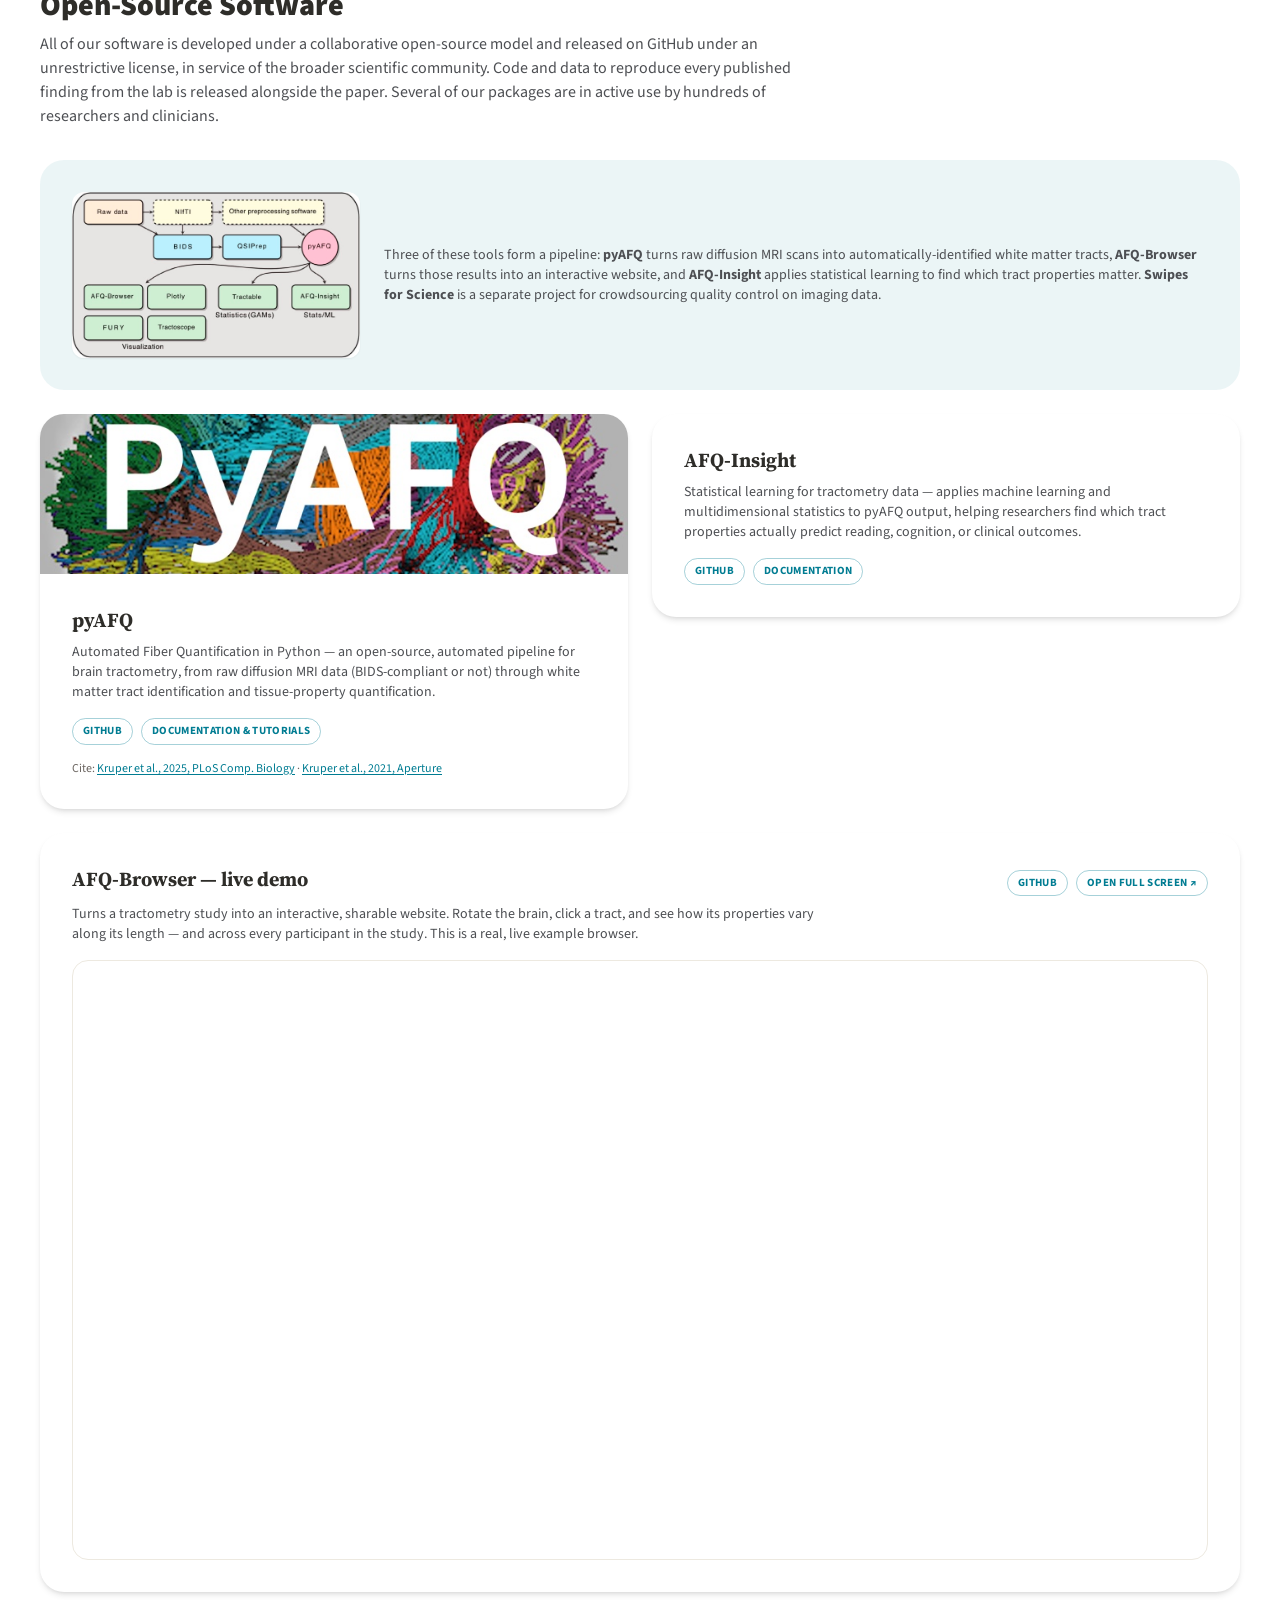
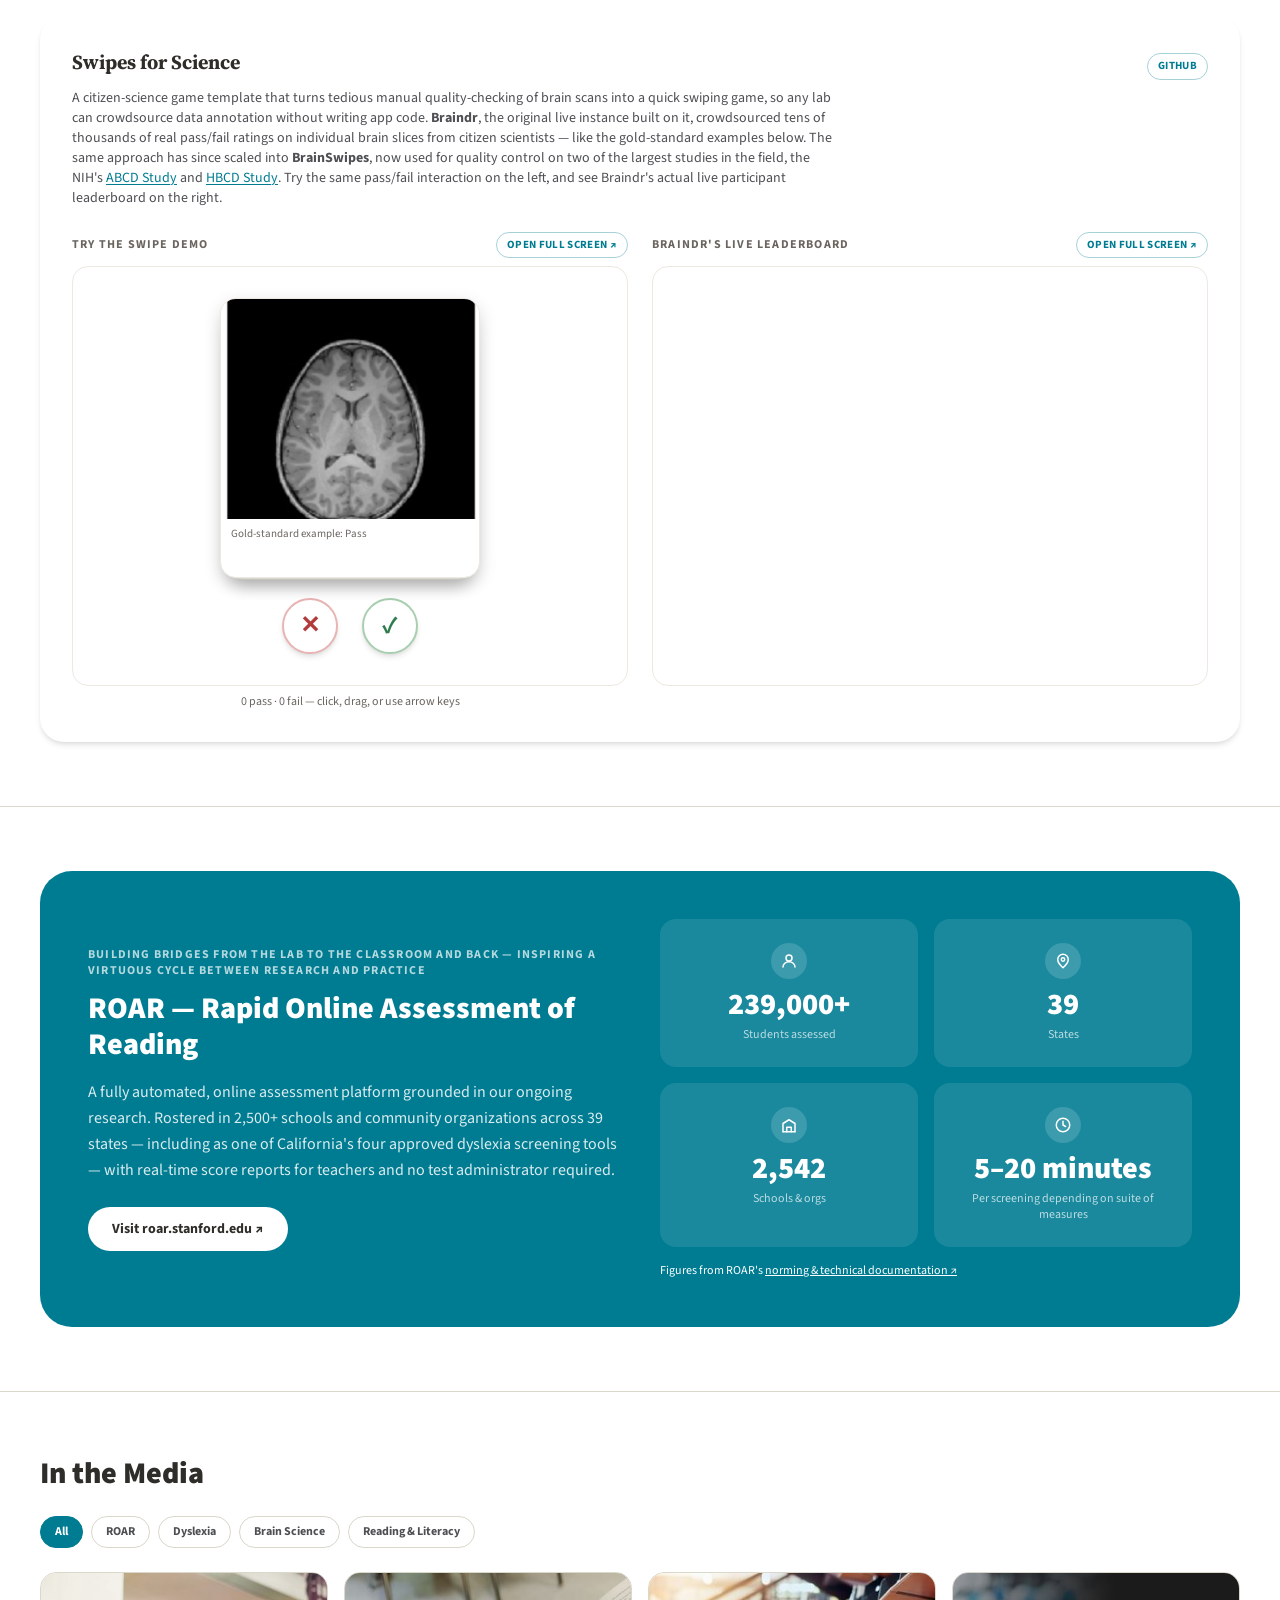
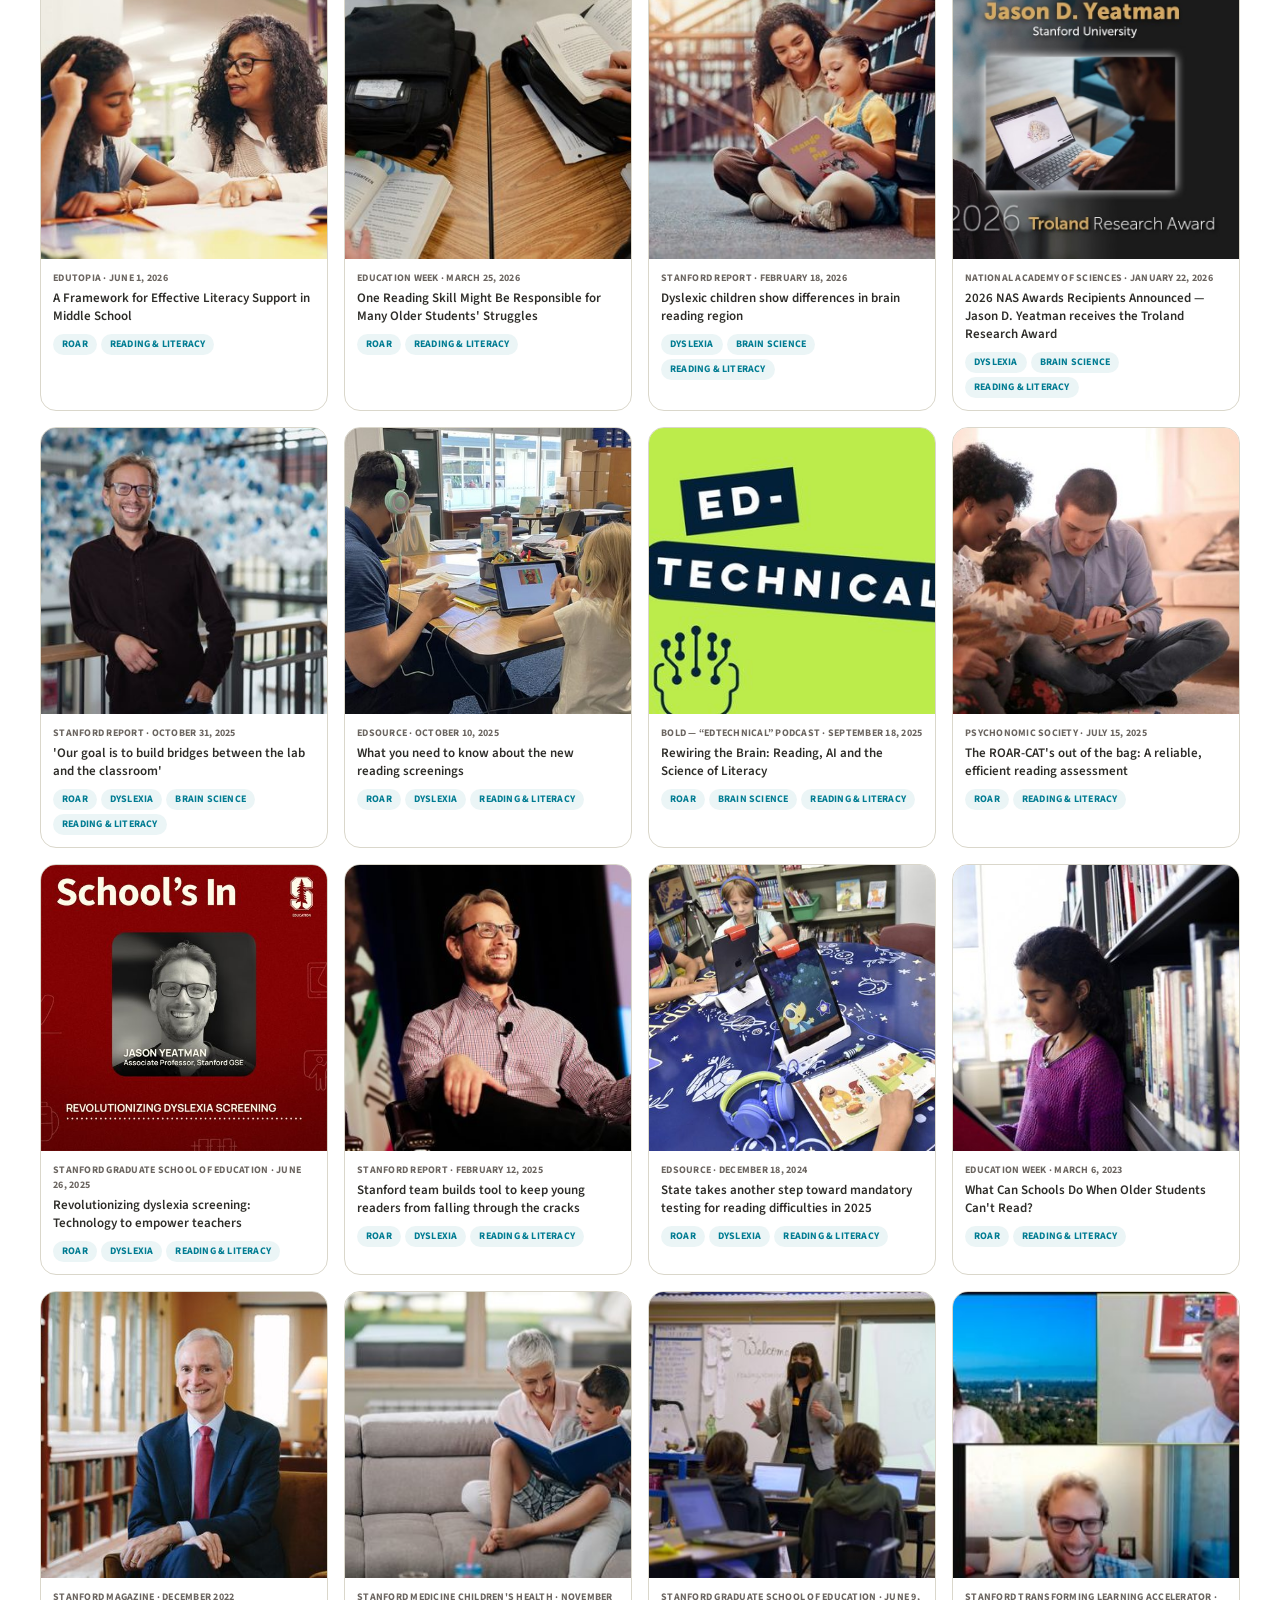
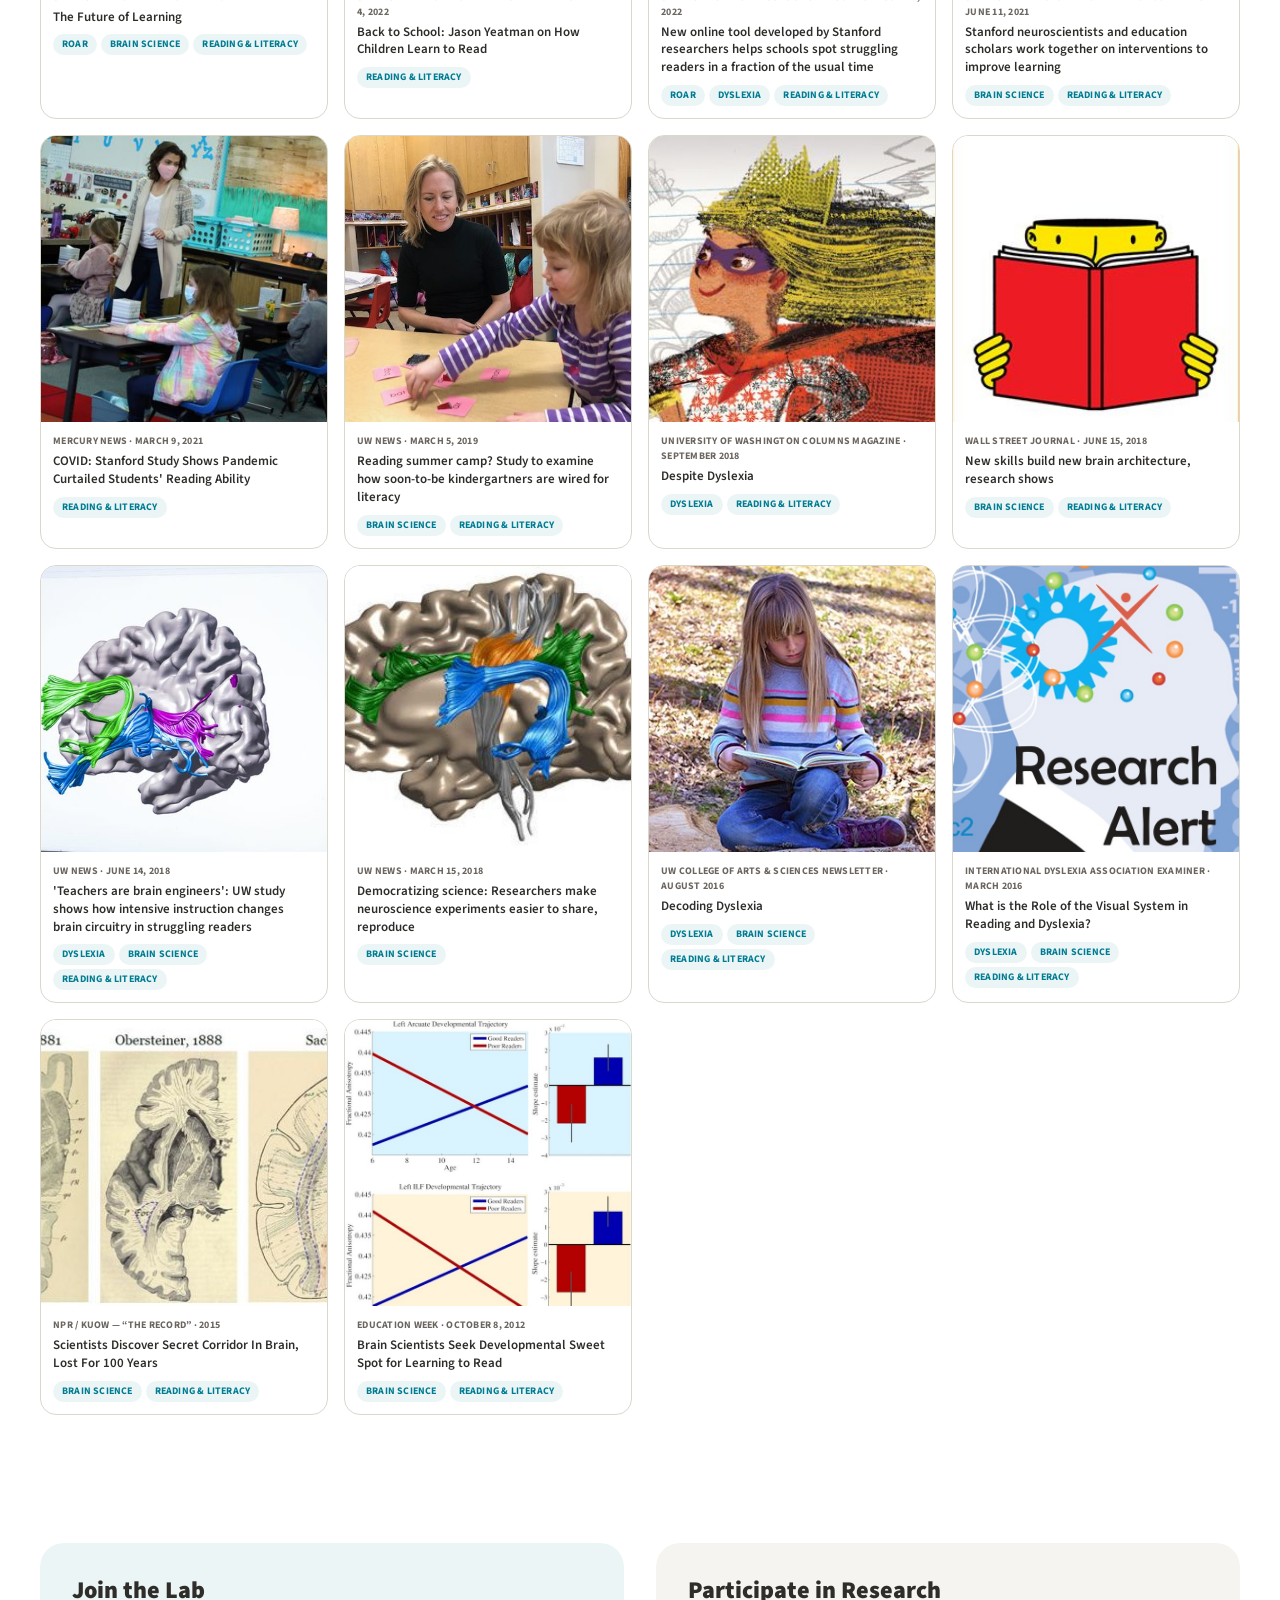
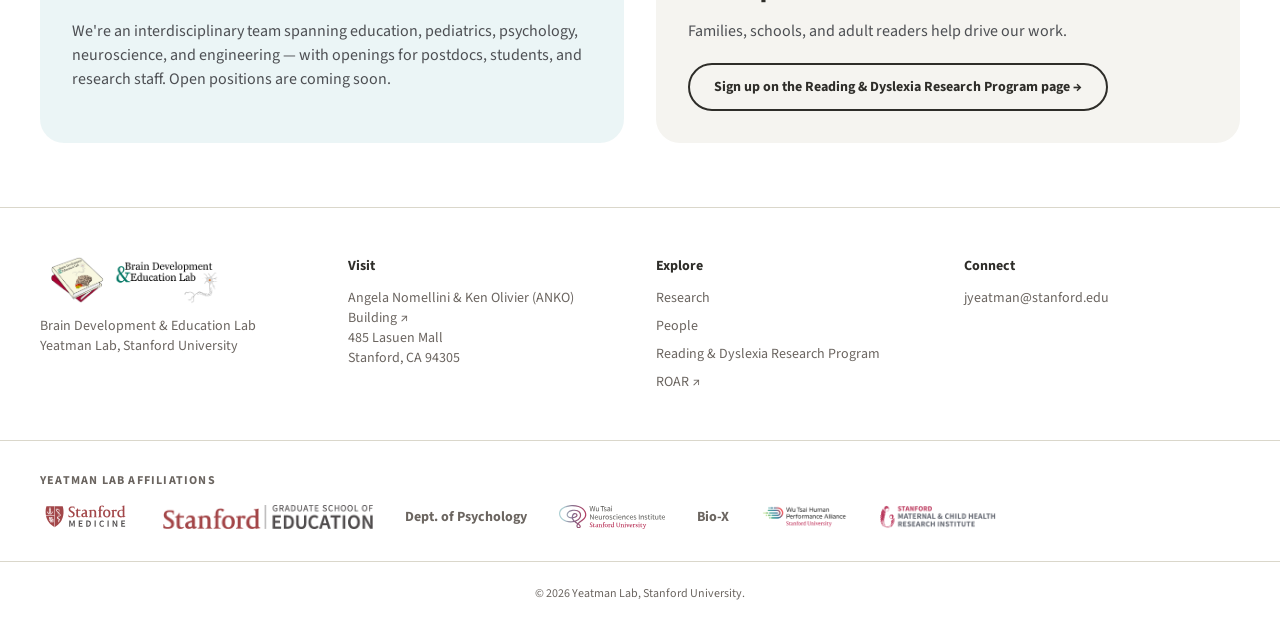
==== commit 4e62b01d: "Refresh citation counts from Scholar; link the seven badges August missed 66 counts moved, all upwar" ====
--- a/bde.html
+++ b/bde.html
@@ -709,7 +709,7 @@
     <div class="border-t border-[#DAD7CB] py-6 text-center text-xs text-[#6B6560]">© 2026 Yeatman Lab, Stanford University.</div>
   </footer>
 
-  <script src="shared-data.js?v=64"></script>
+  <script src="shared-data.js?v=65"></script>
   <script src="site.js?v=84"></script>
   <script>initSite('bde', 'https://dyslexia.stanford.edu/');</script>
 </body>
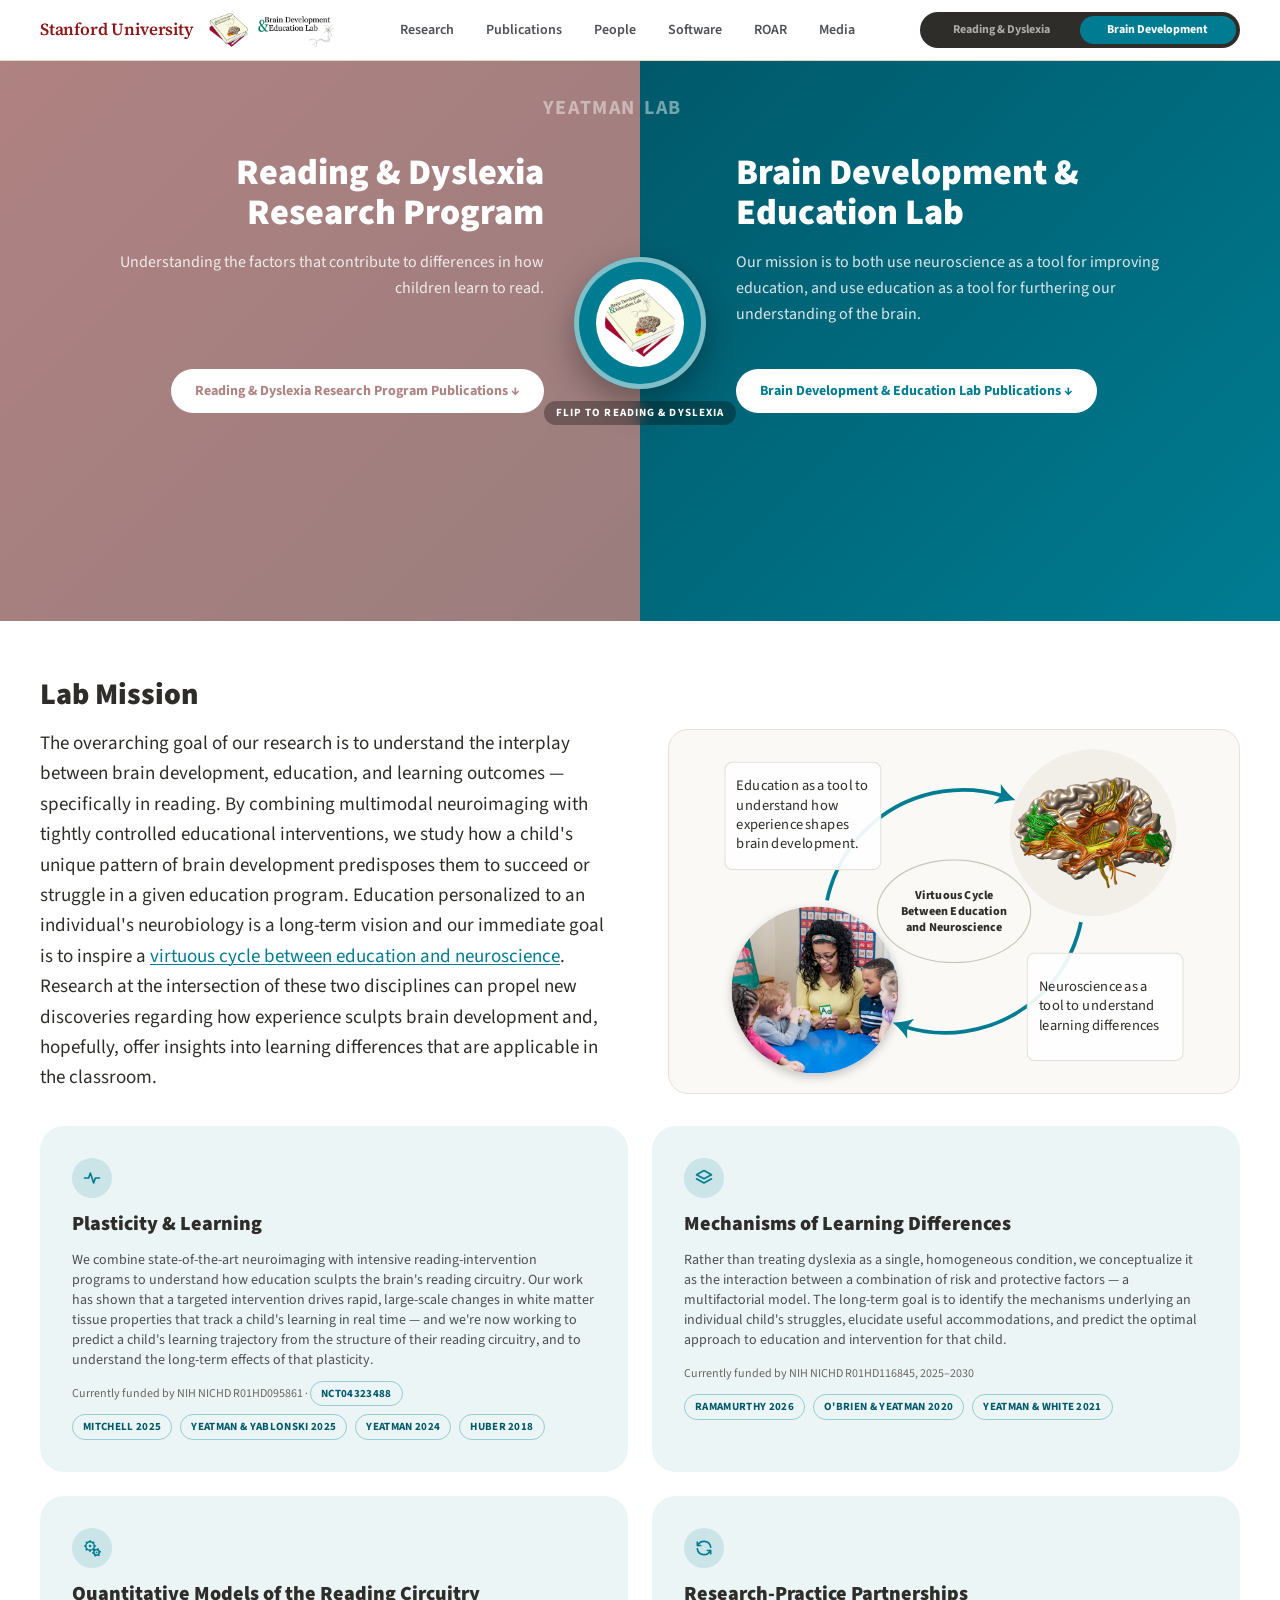
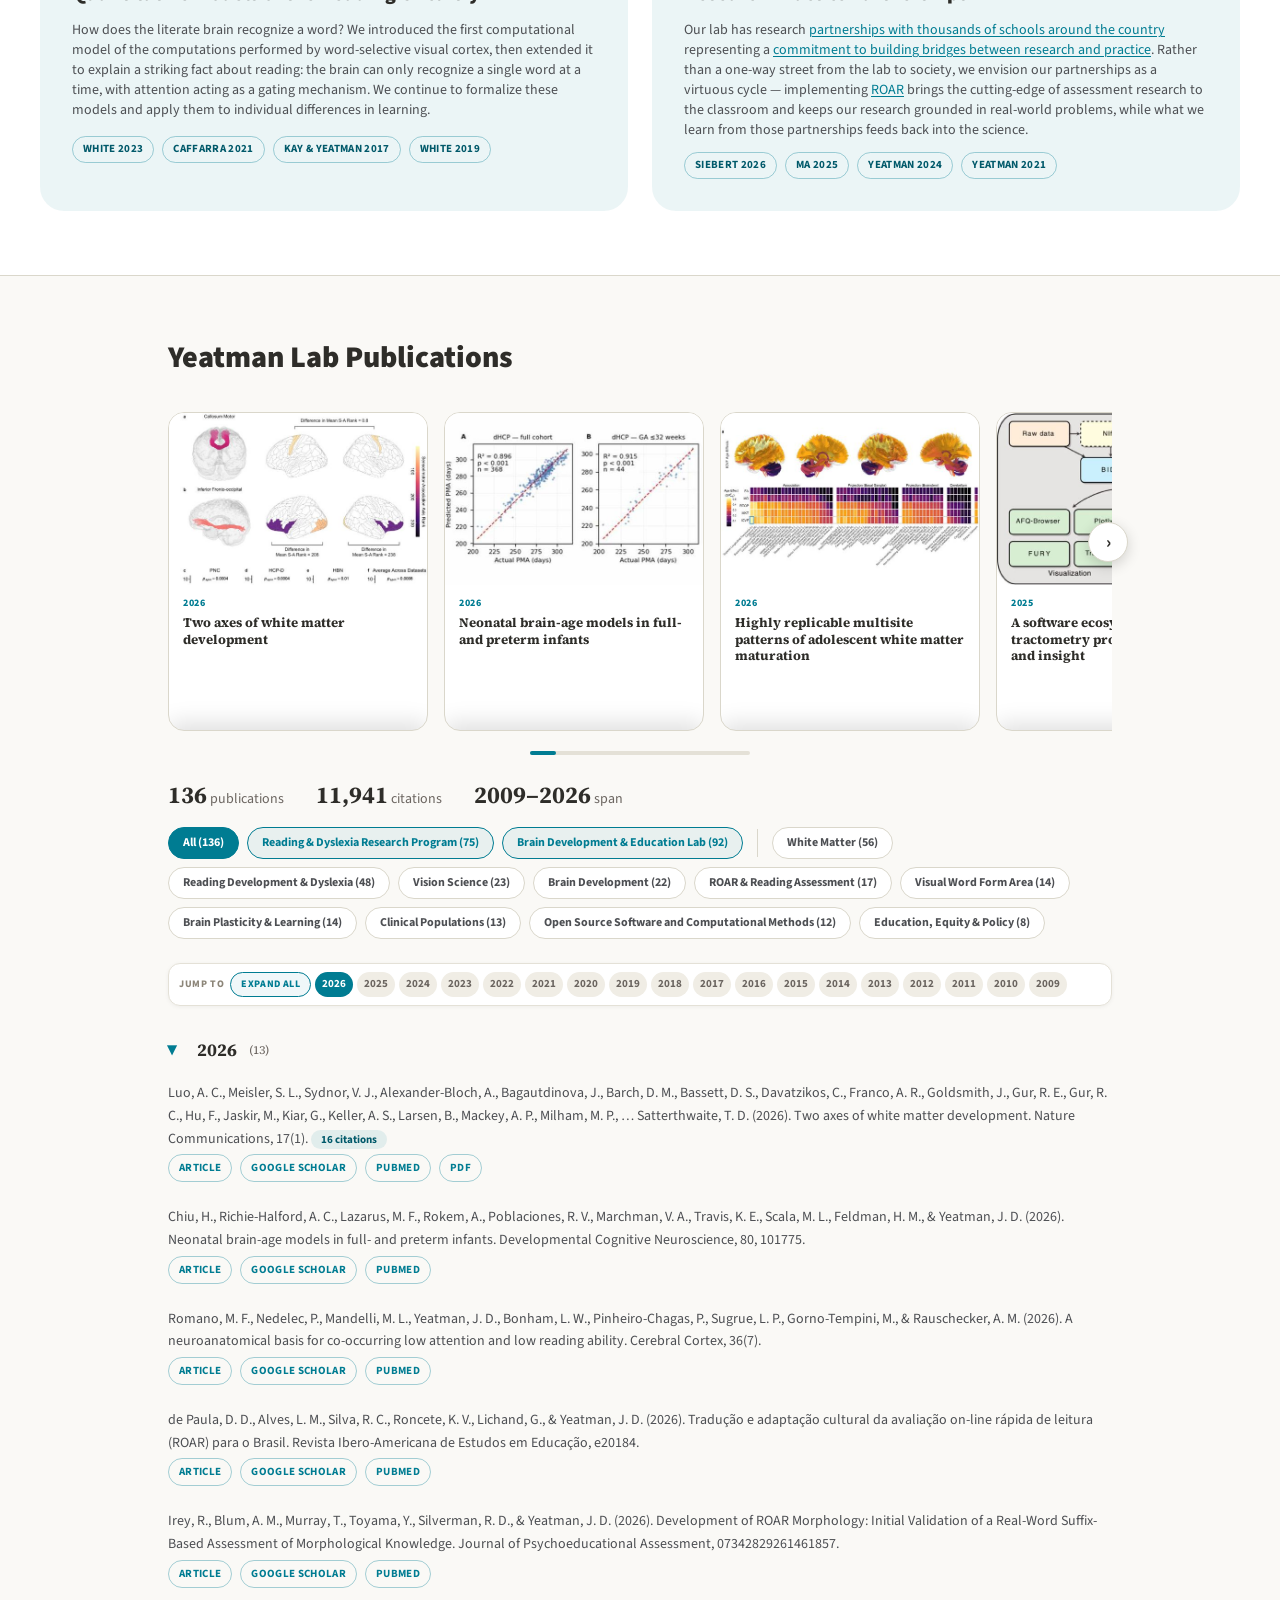
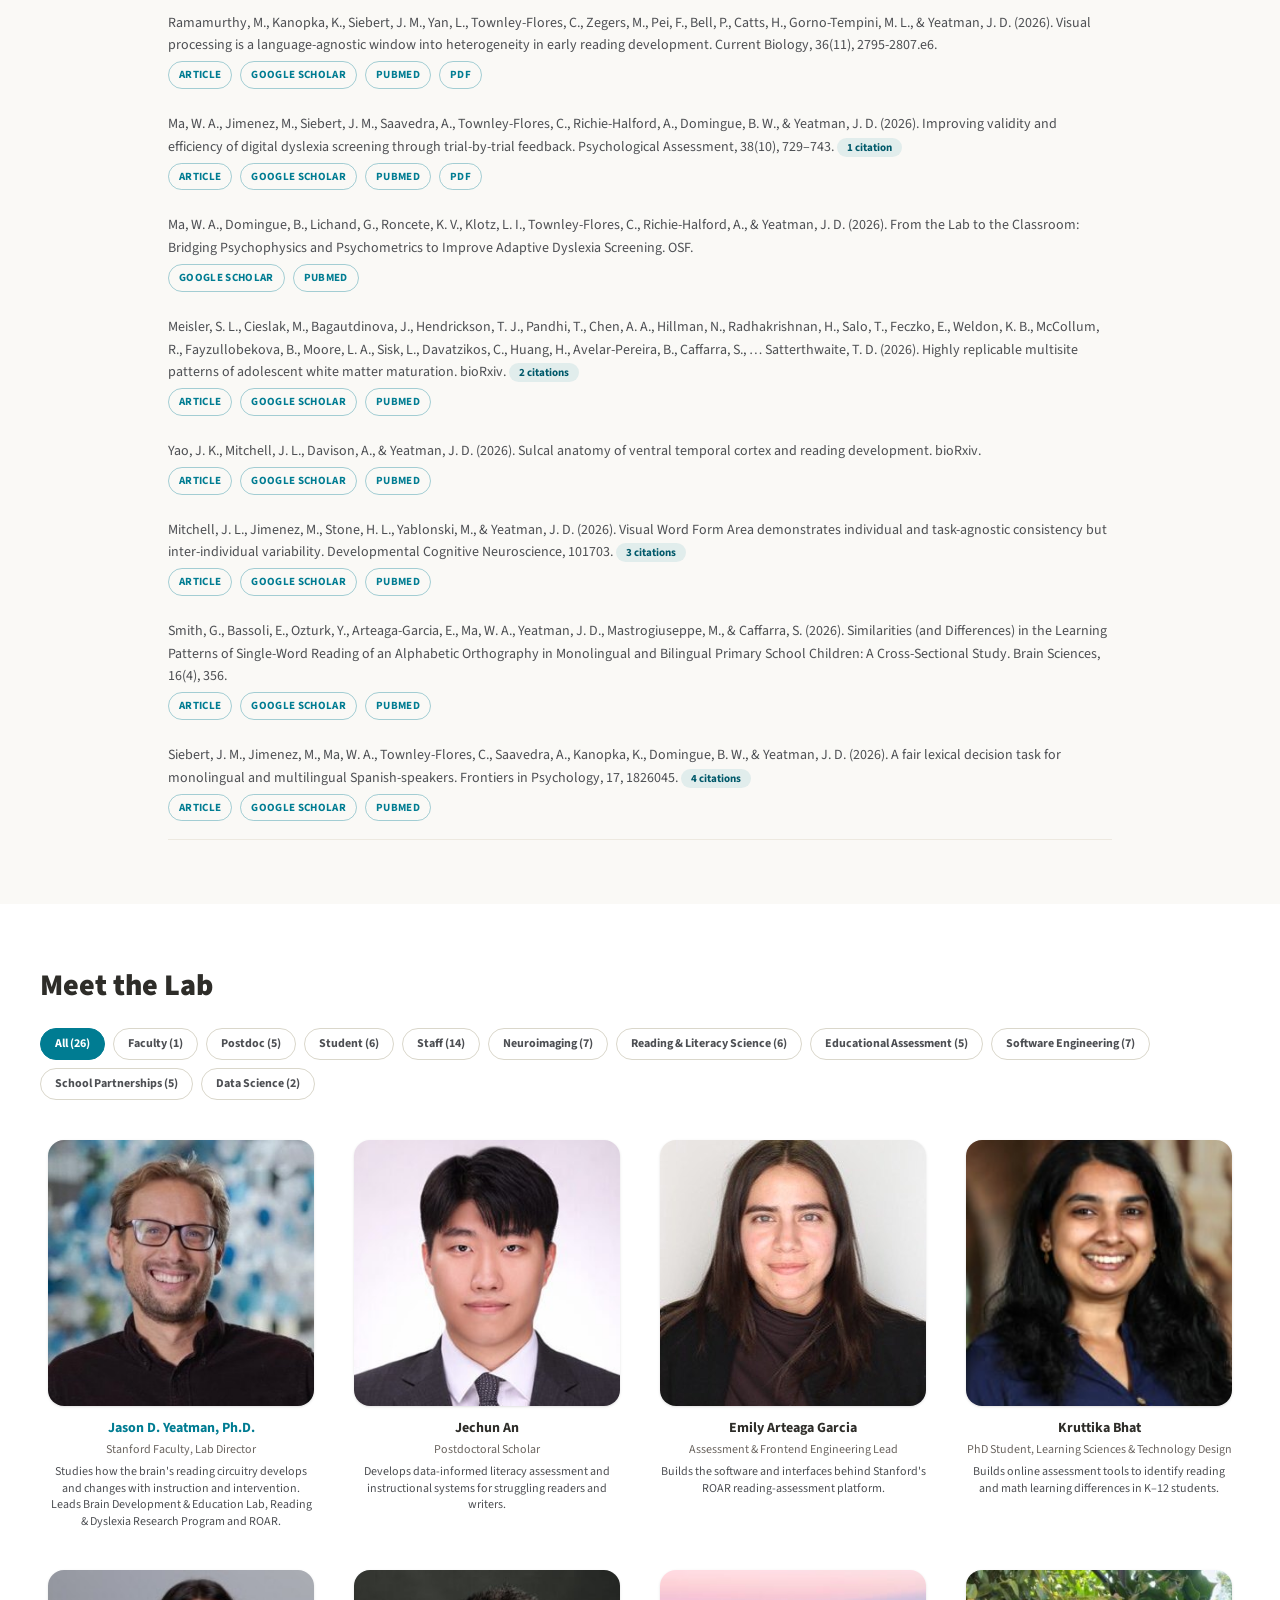
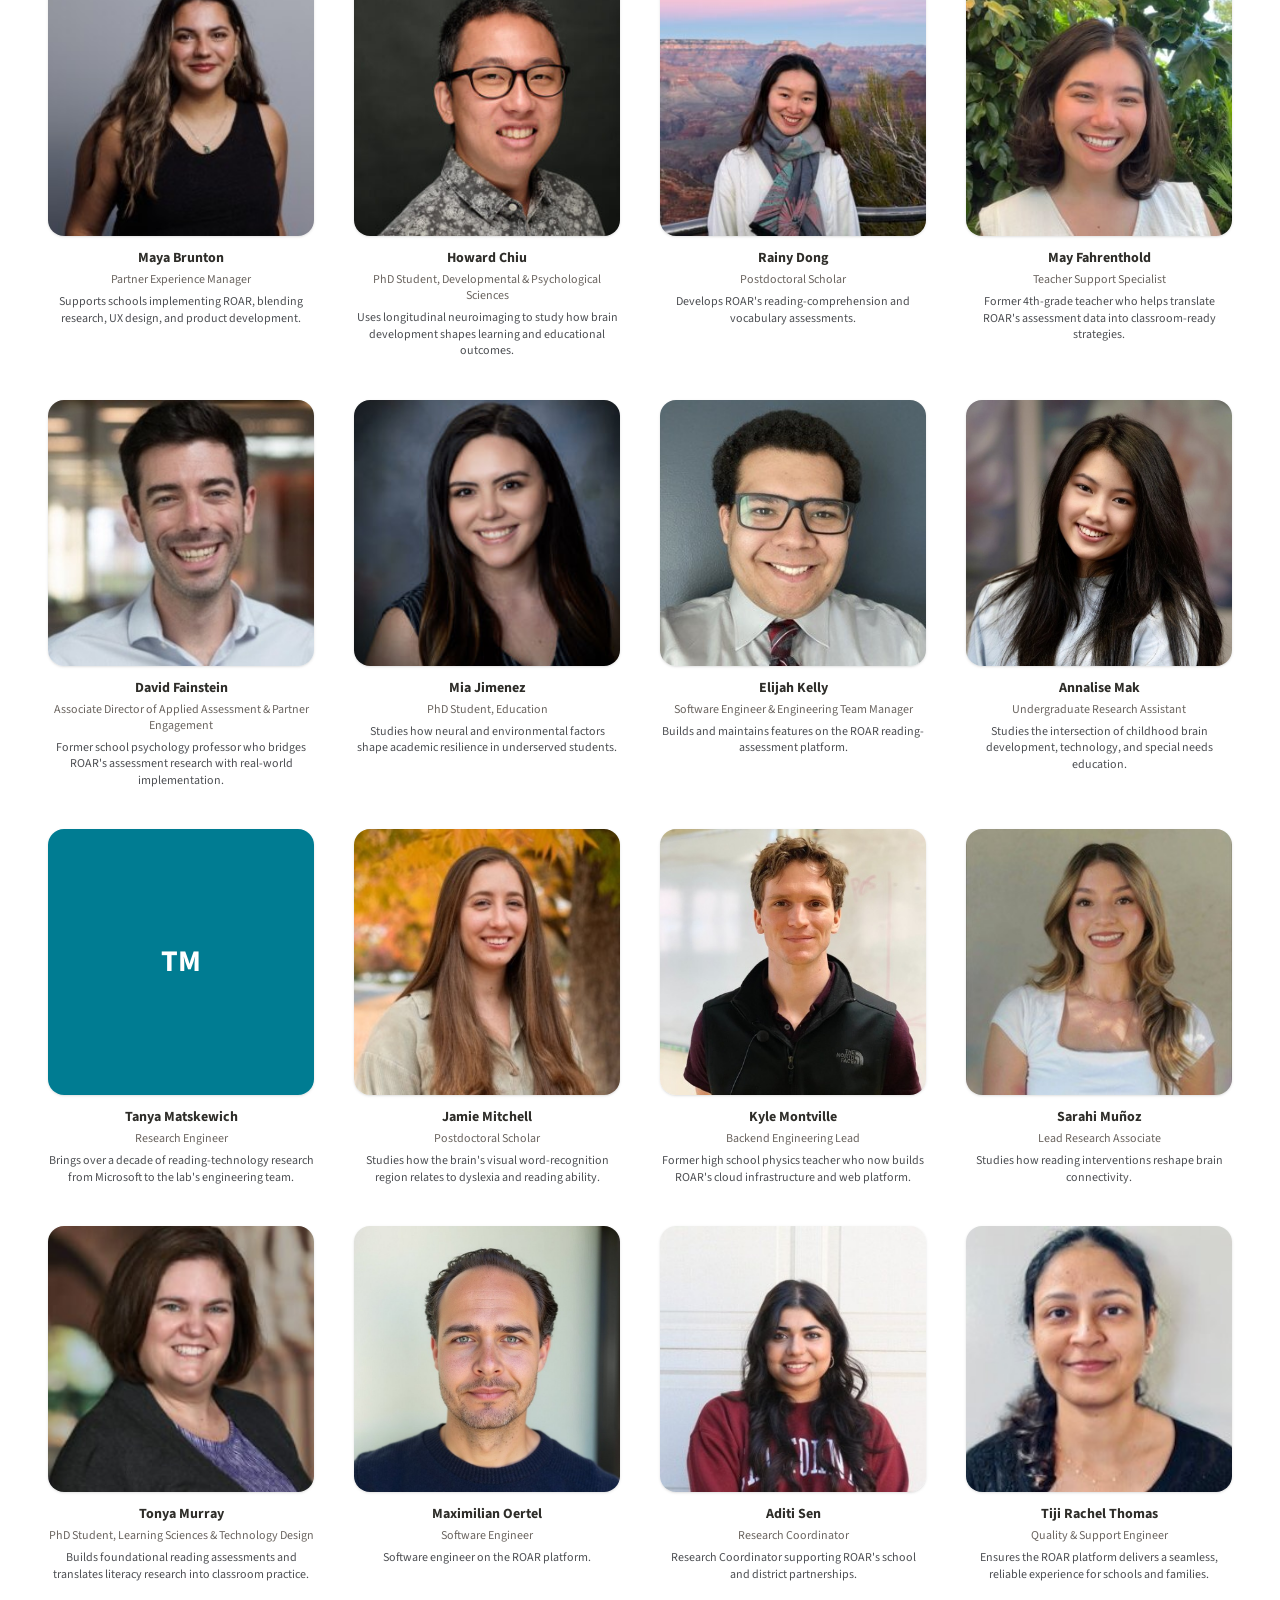
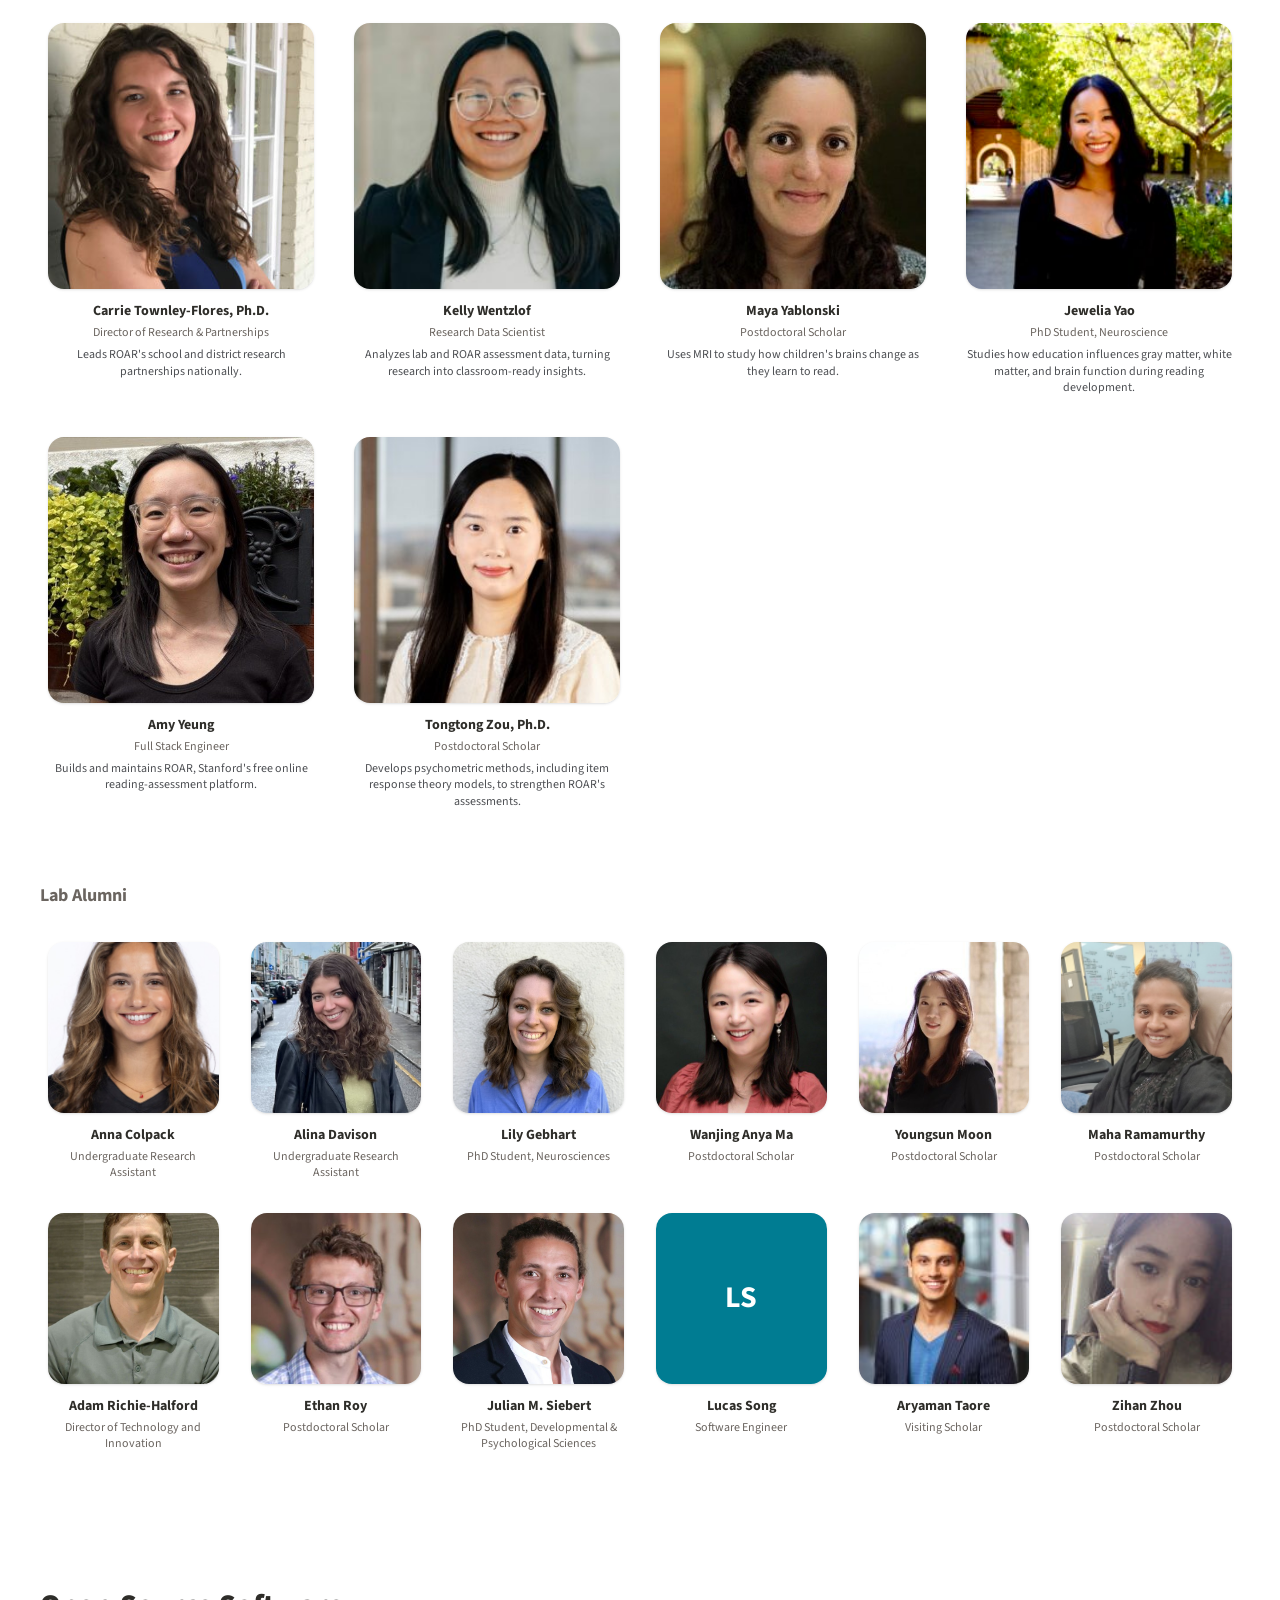
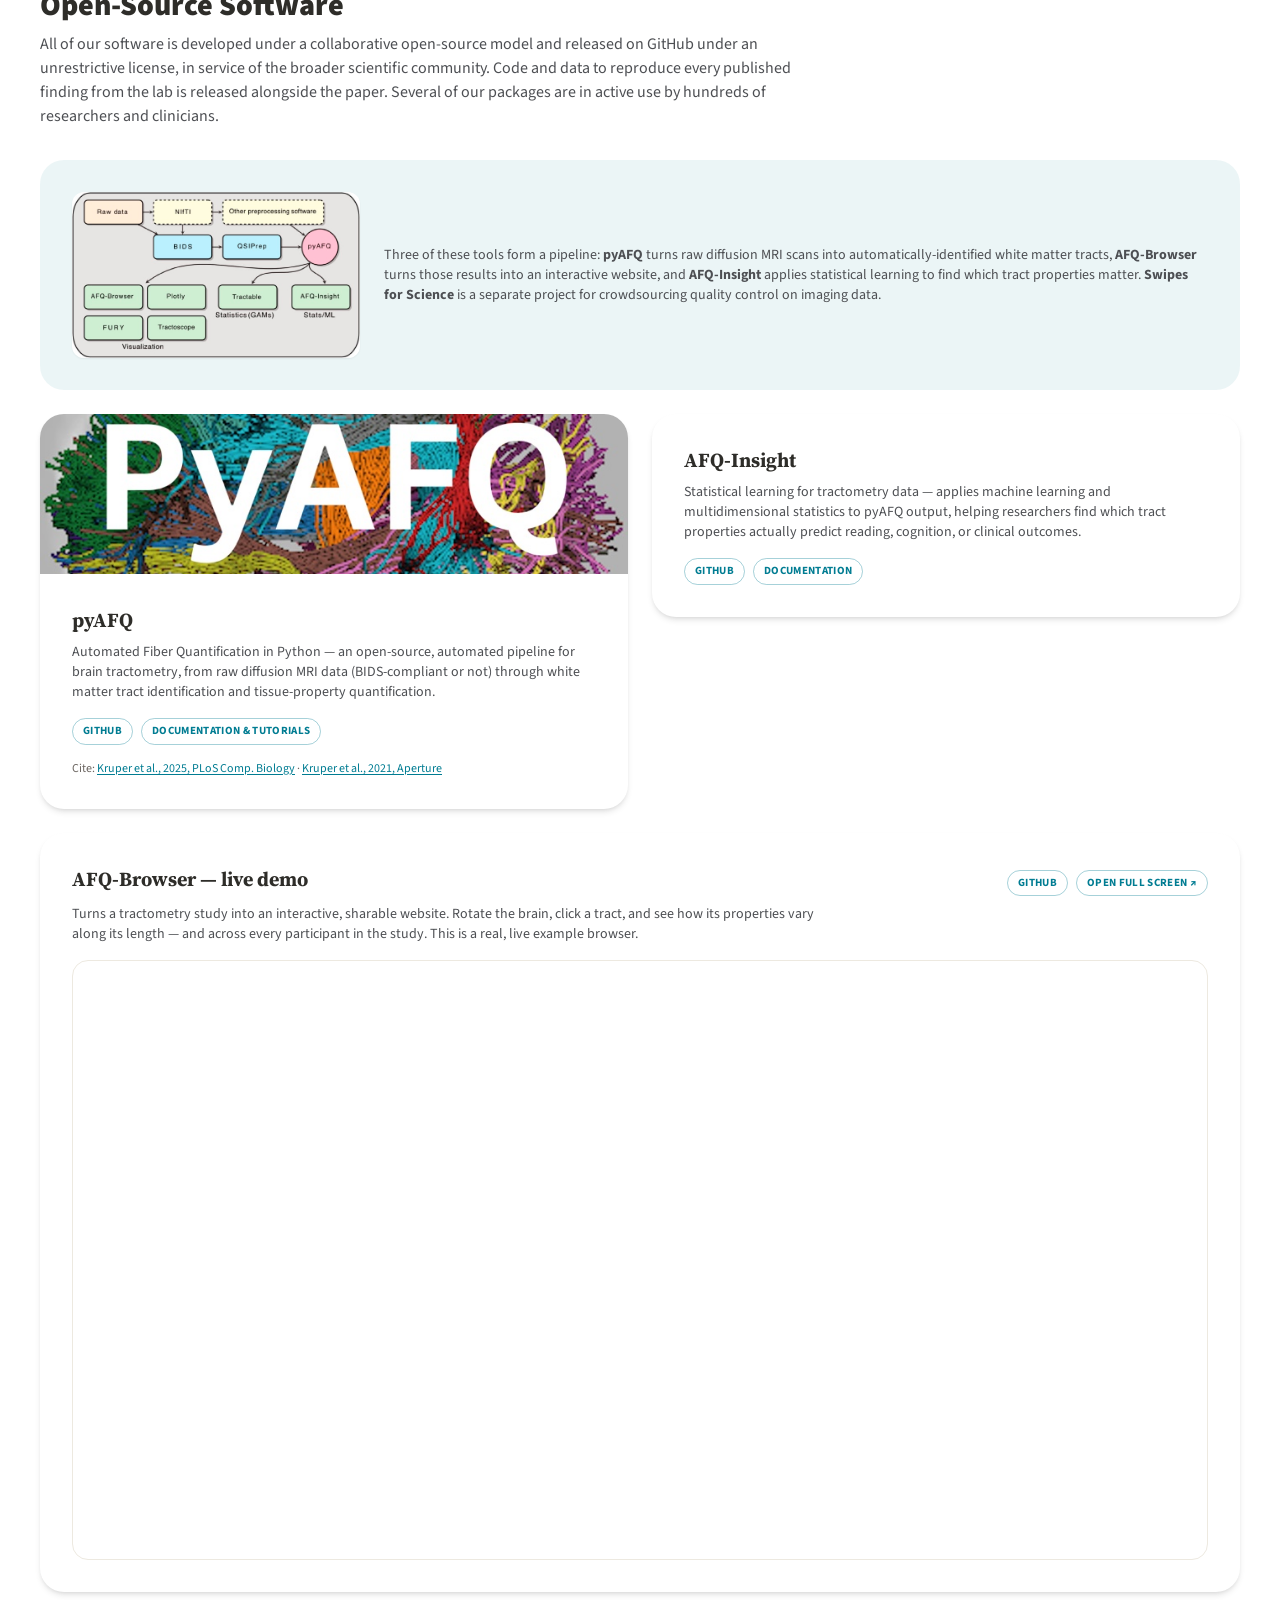
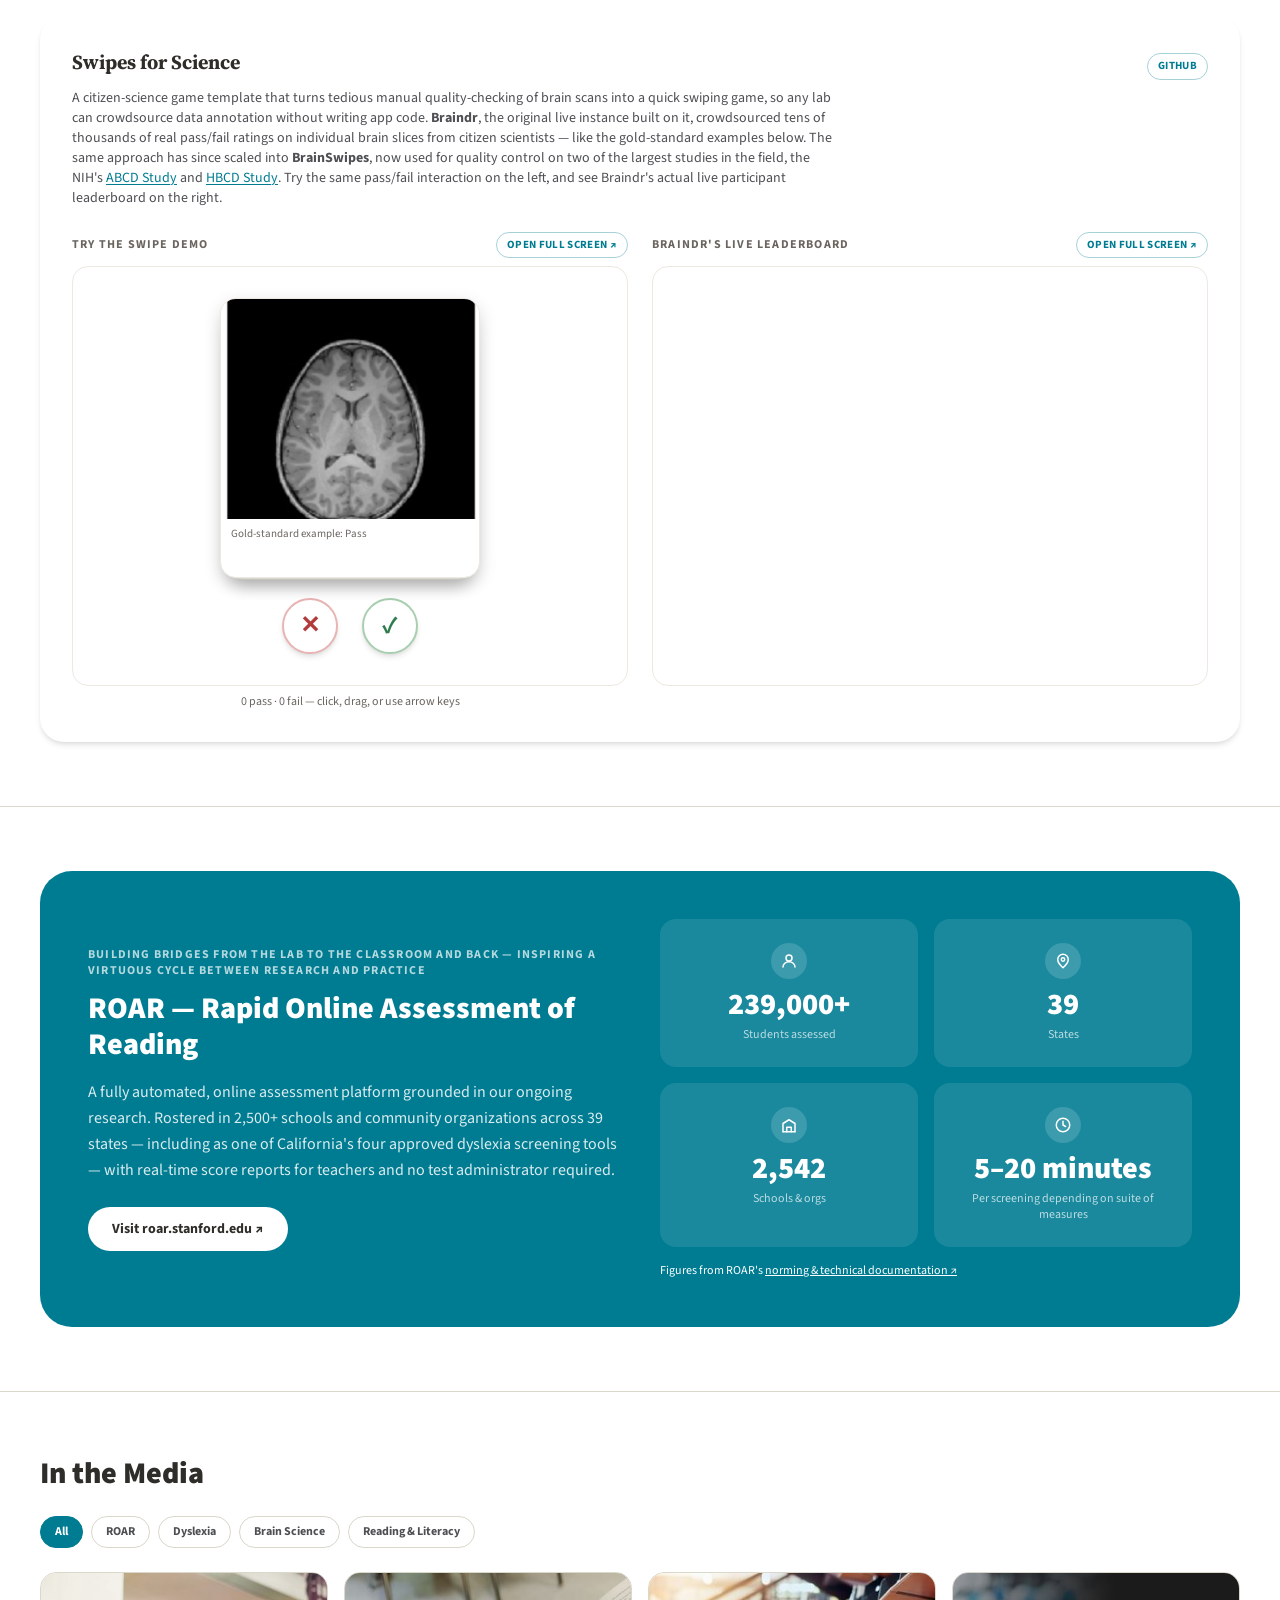
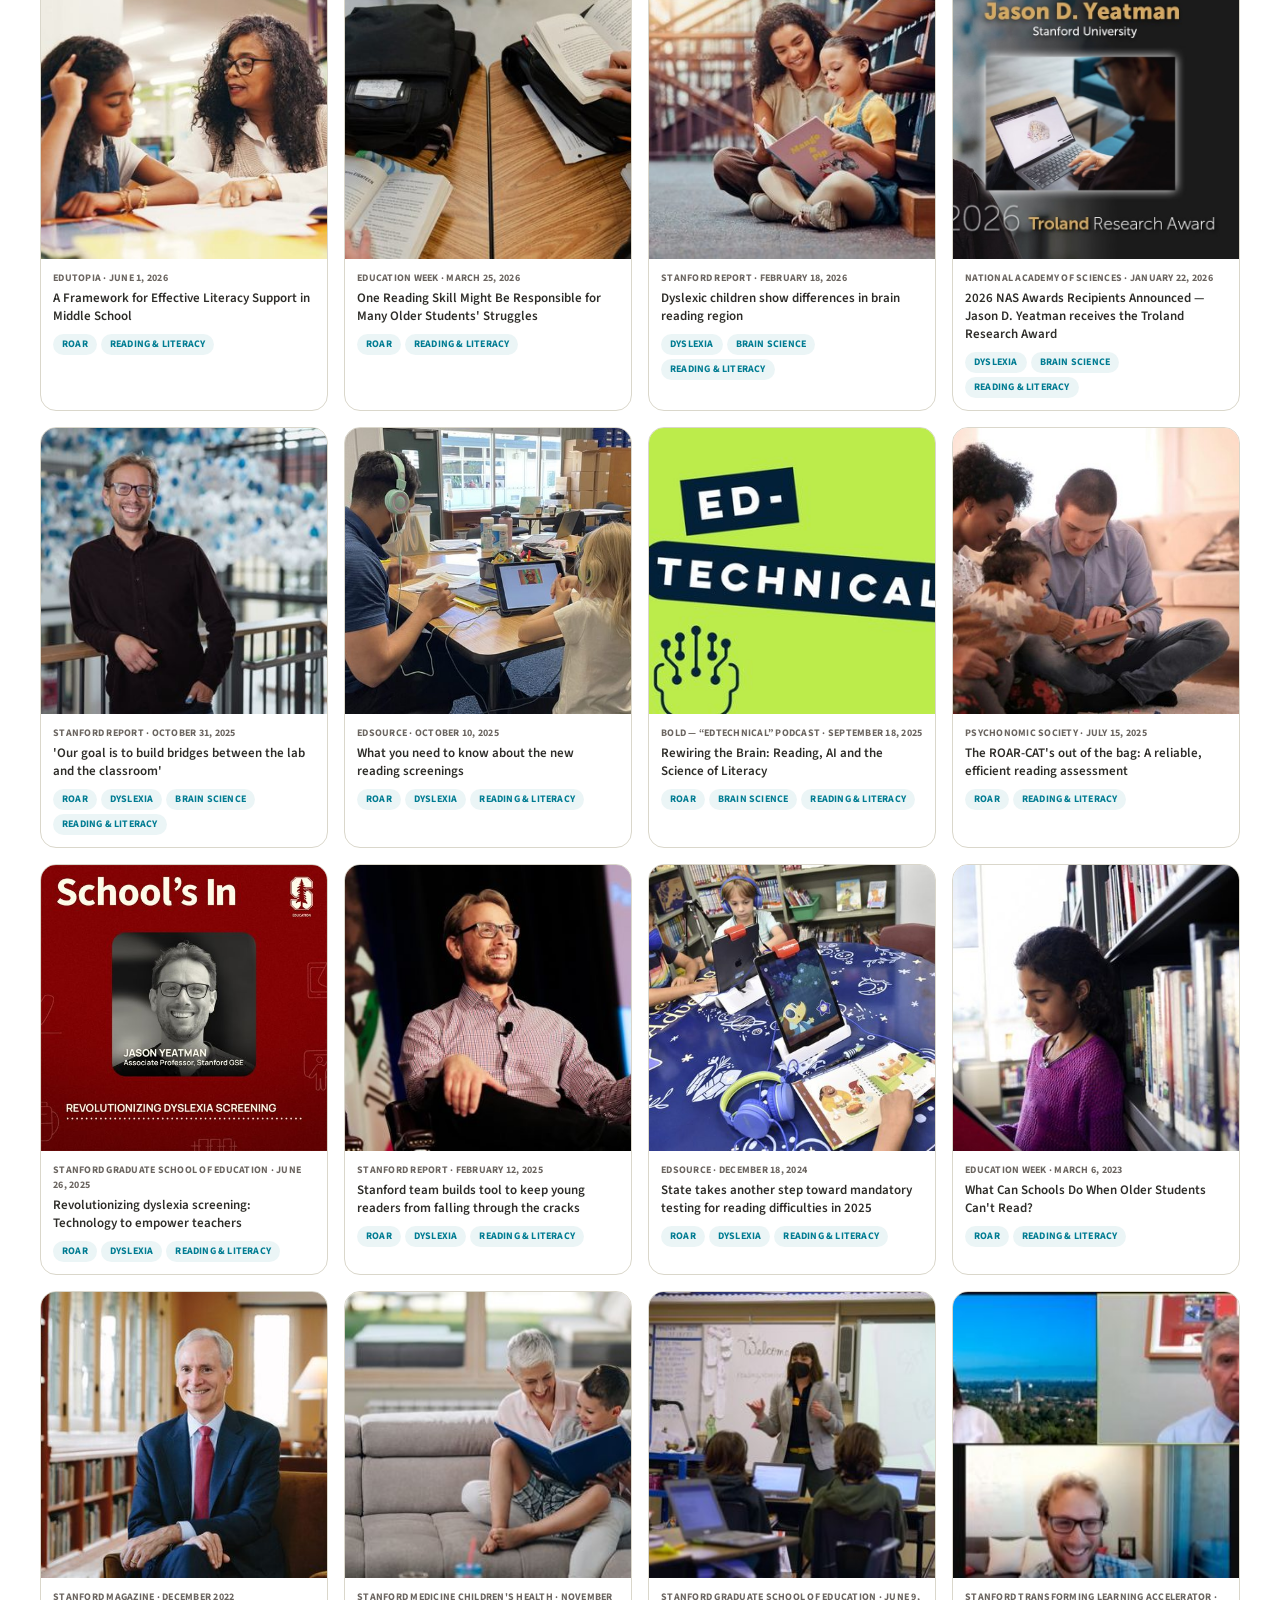
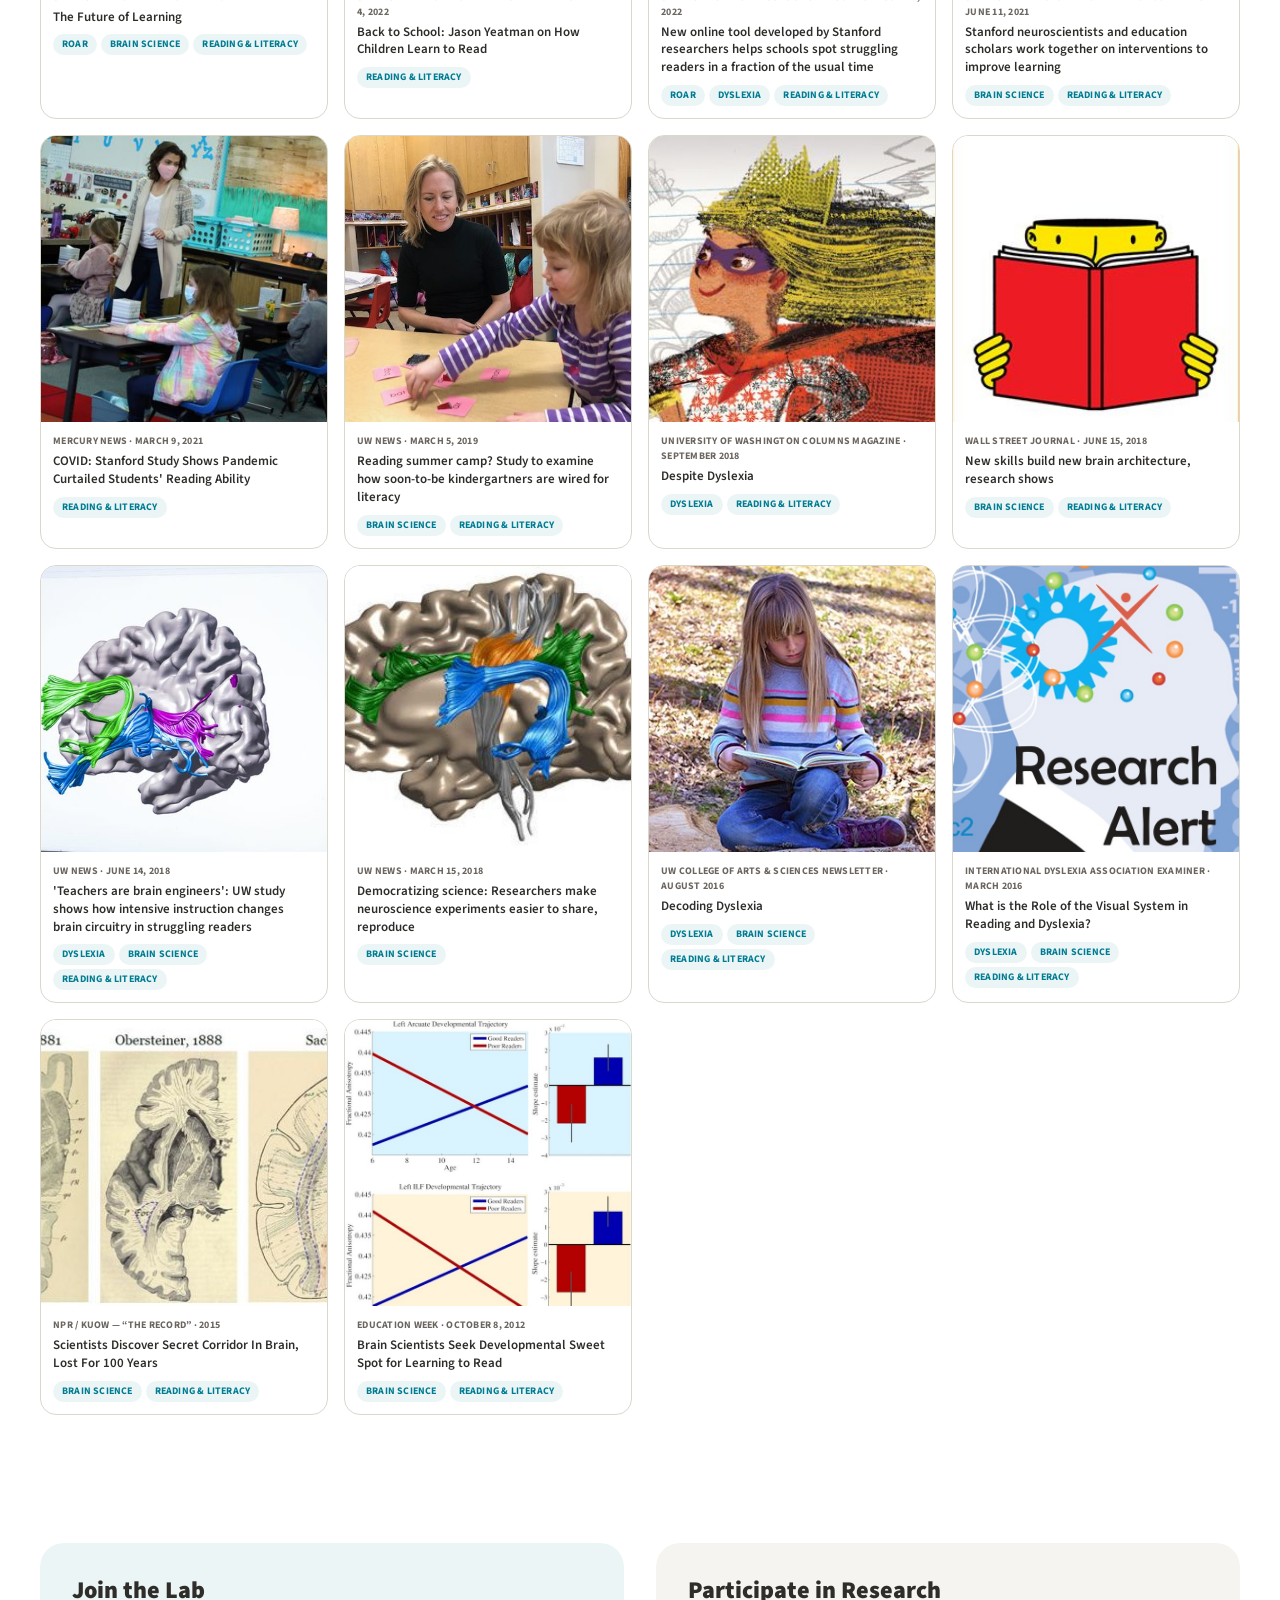
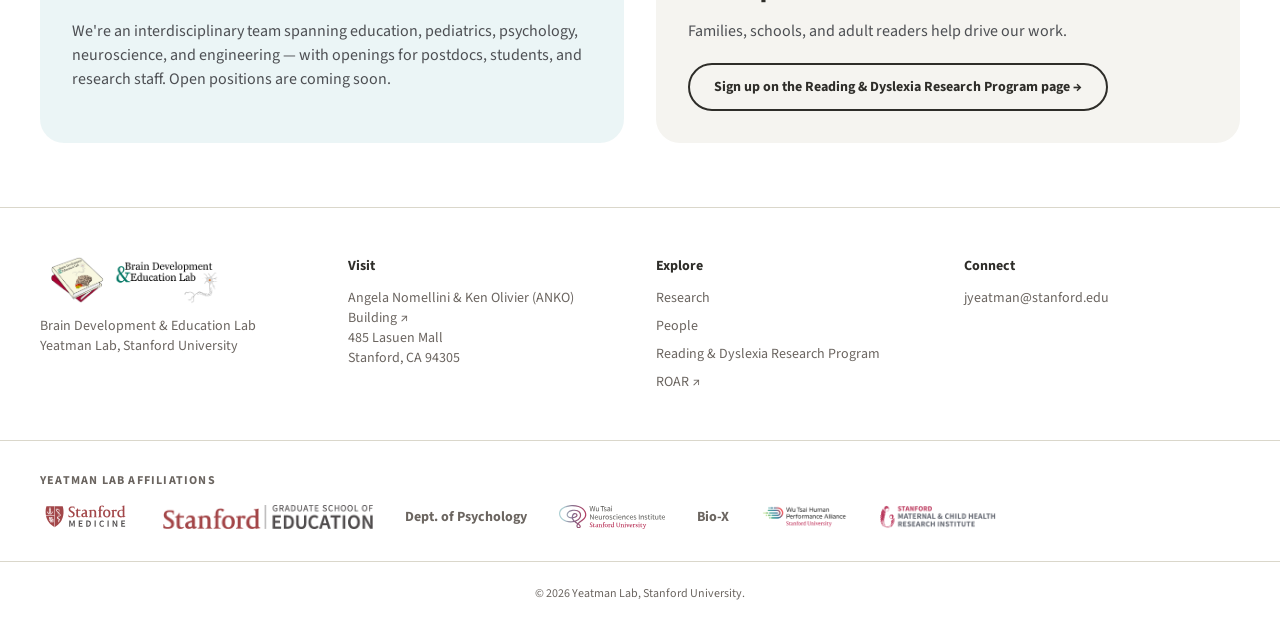
==== commit abcf960b: "Host the Ma 2026 Psychological Assessment PDF; add its volume and pages The final typeset version, s" ====
--- a/bde.html
+++ b/bde.html
@@ -709,7 +709,7 @@
     <div class="border-t border-[#DAD7CB] py-6 text-center text-xs text-[#6B6560]">© 2026 Yeatman Lab, Stanford University.</div>
   </footer>
 
-  <script src="shared-data.js?v=65"></script>
+  <script src="shared-data.js?v=66"></script>
   <script src="site.js?v=84"></script>
   <script>initSite('bde', 'https://dyslexia.stanford.edu/');</script>
 </body>
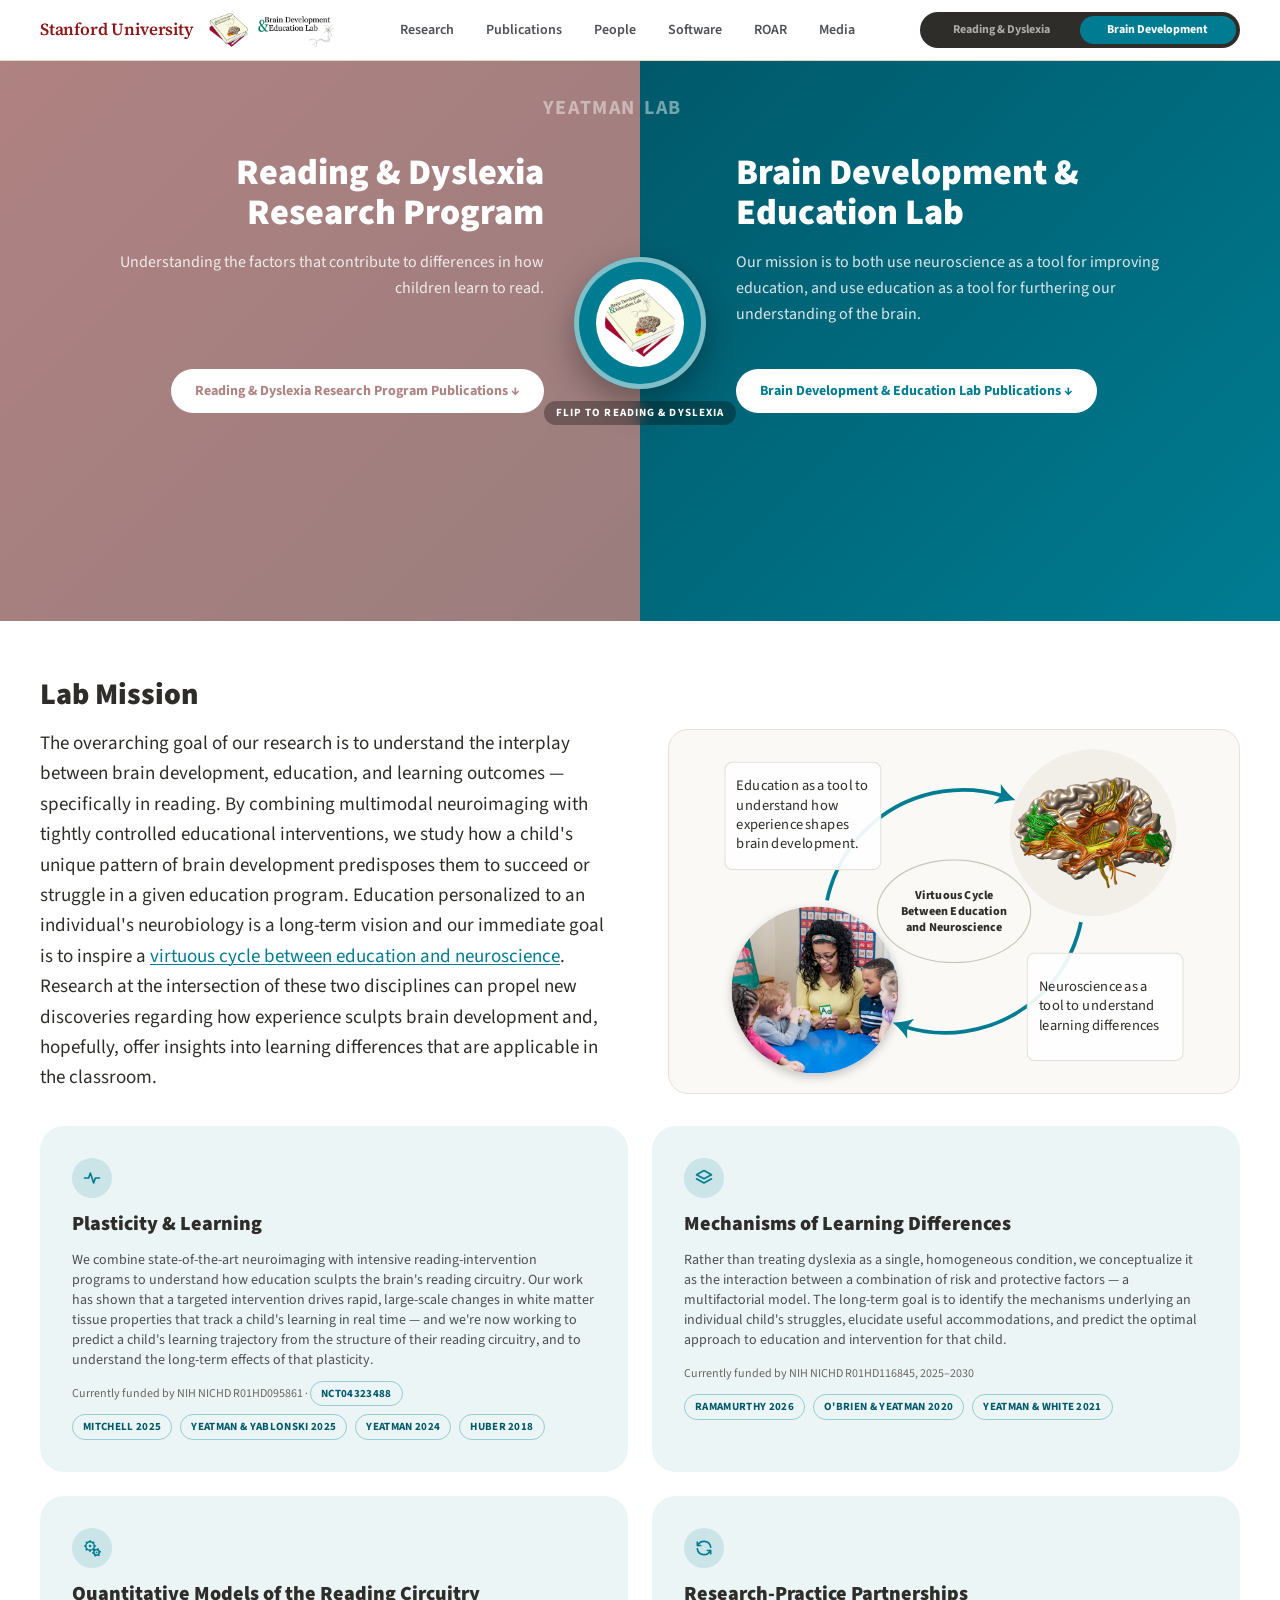
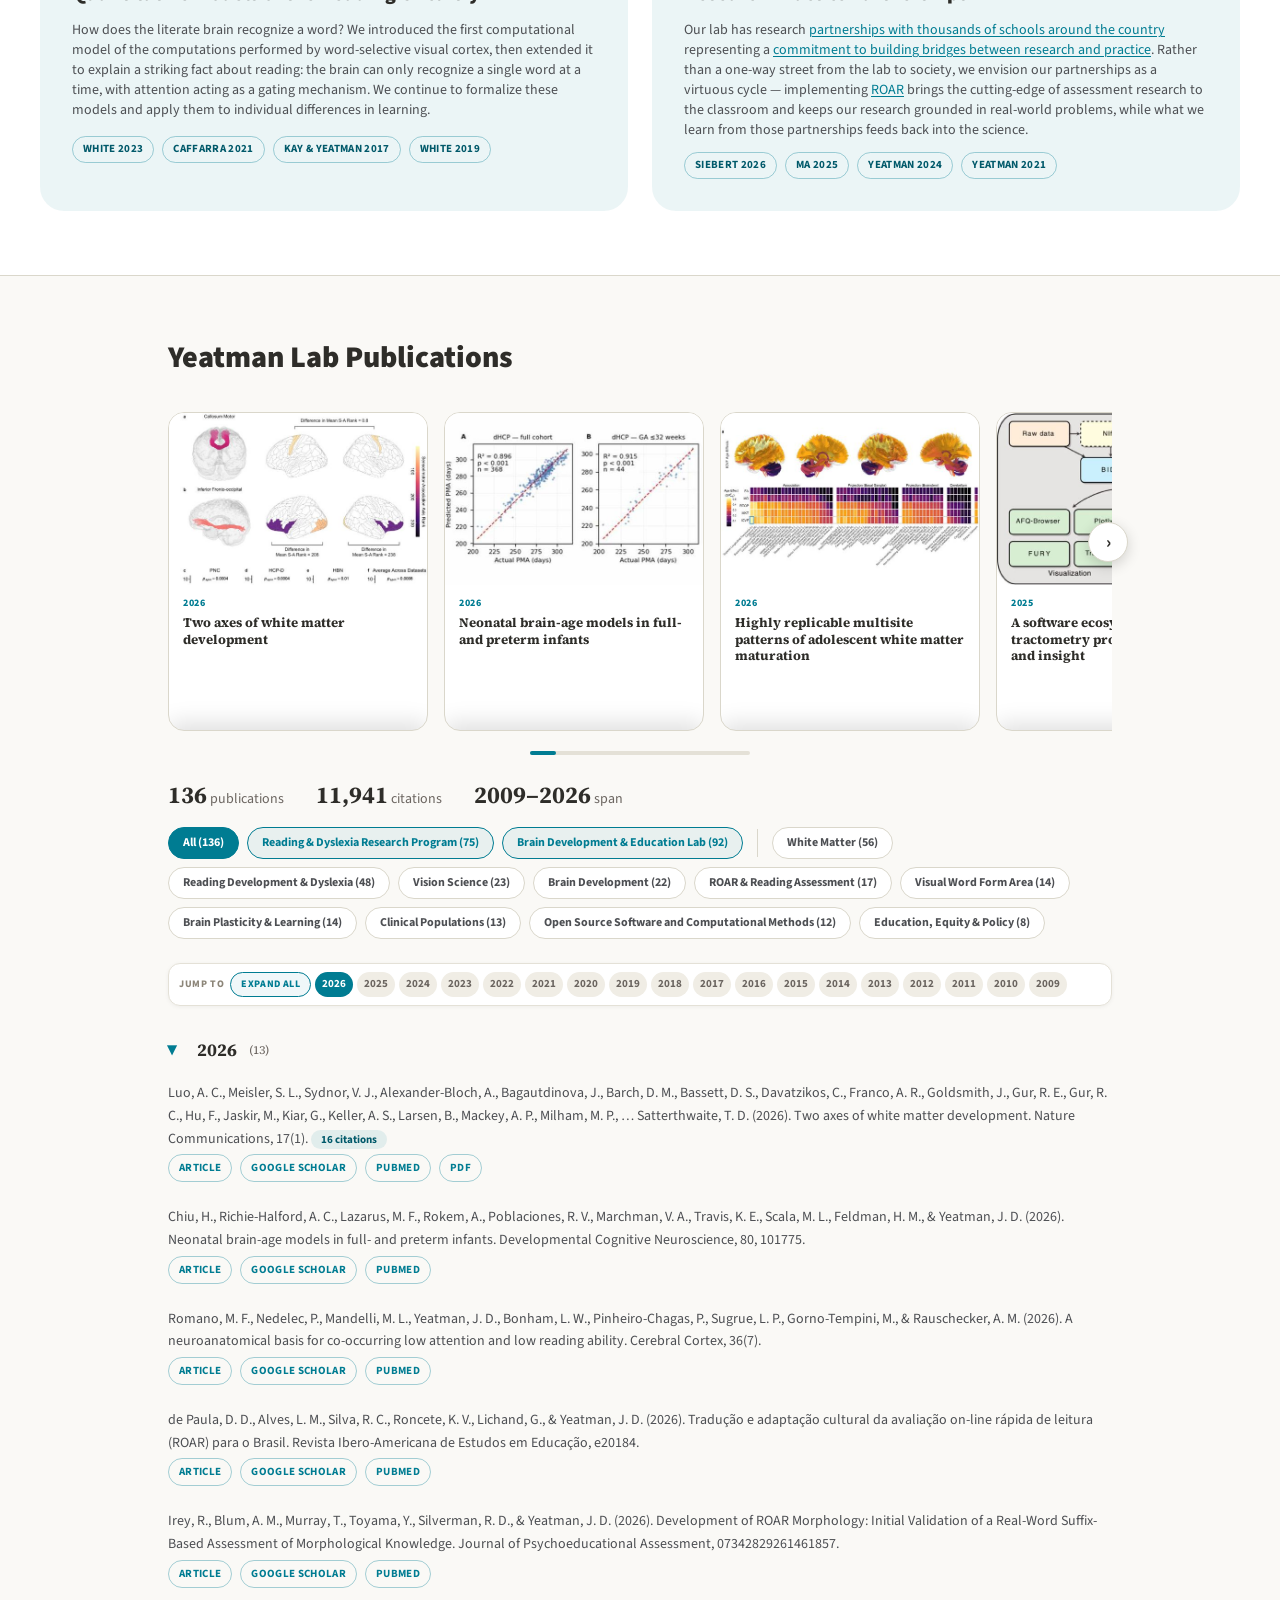
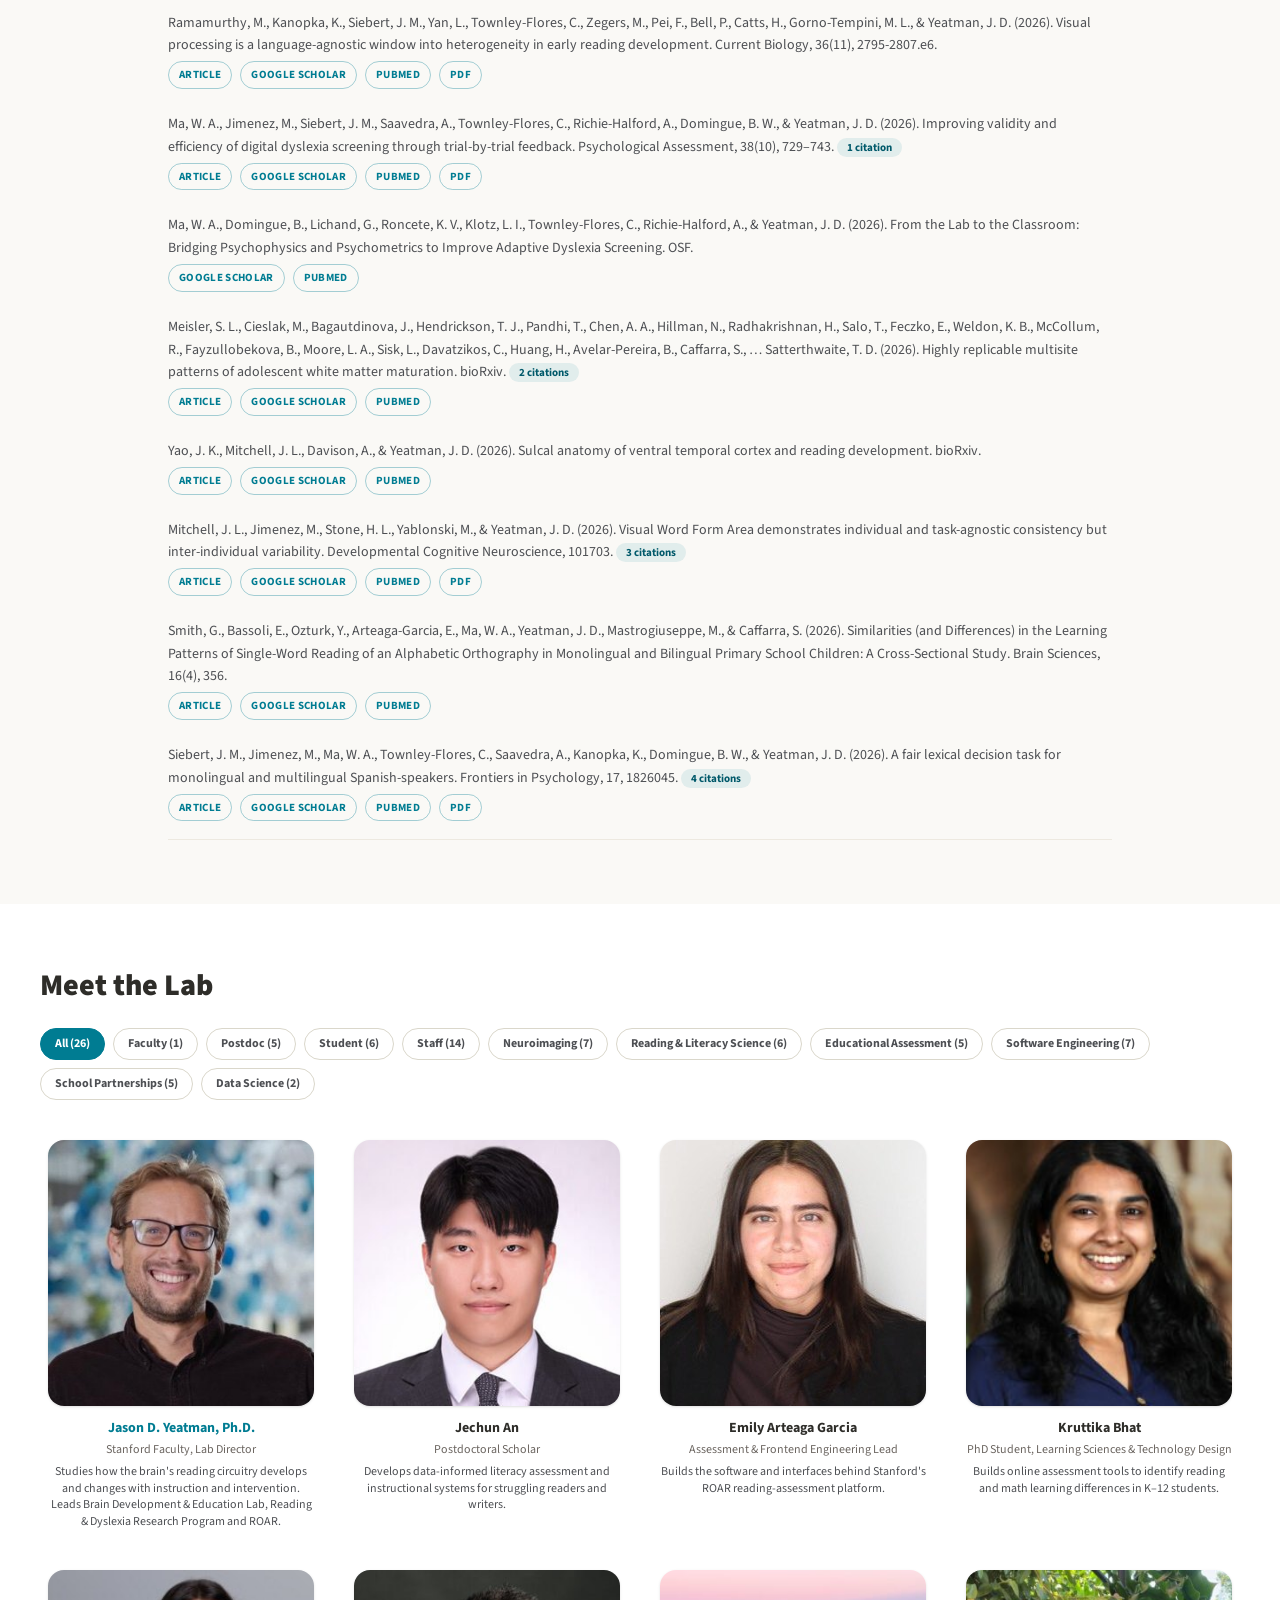
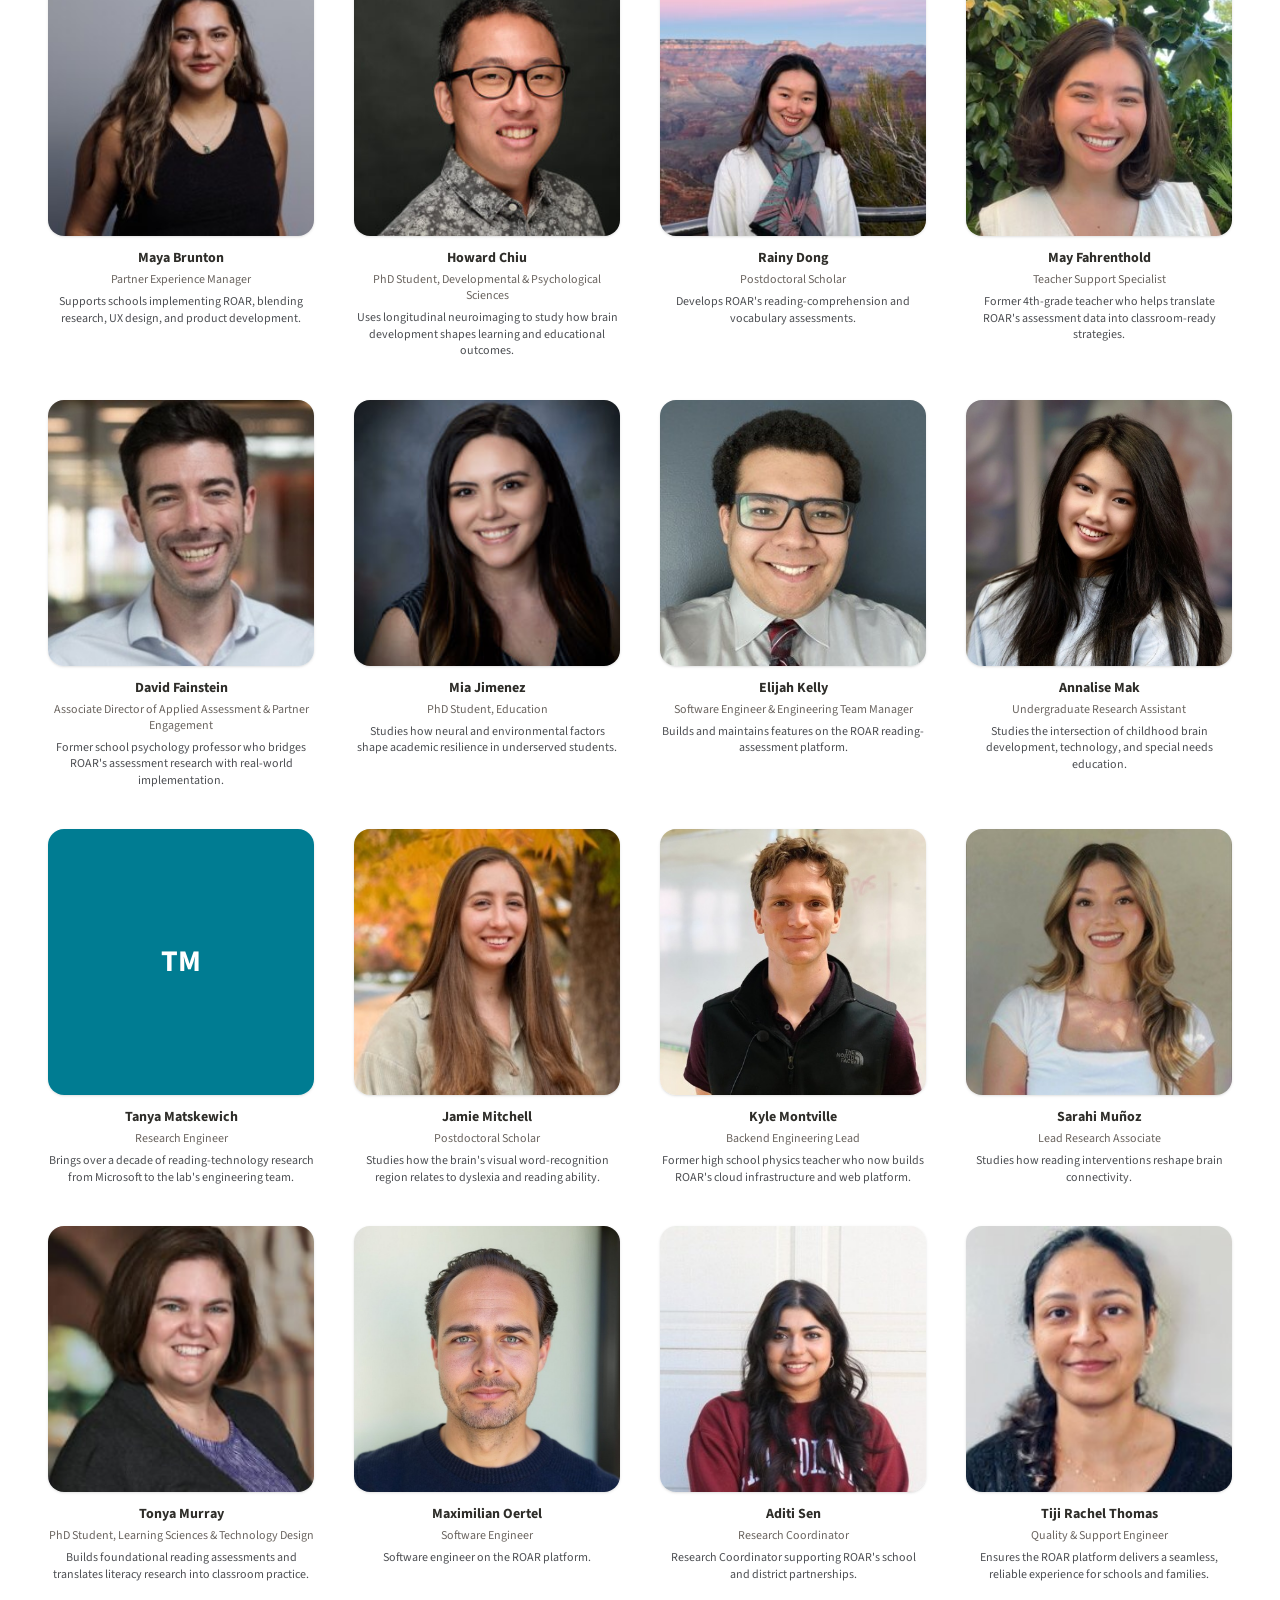
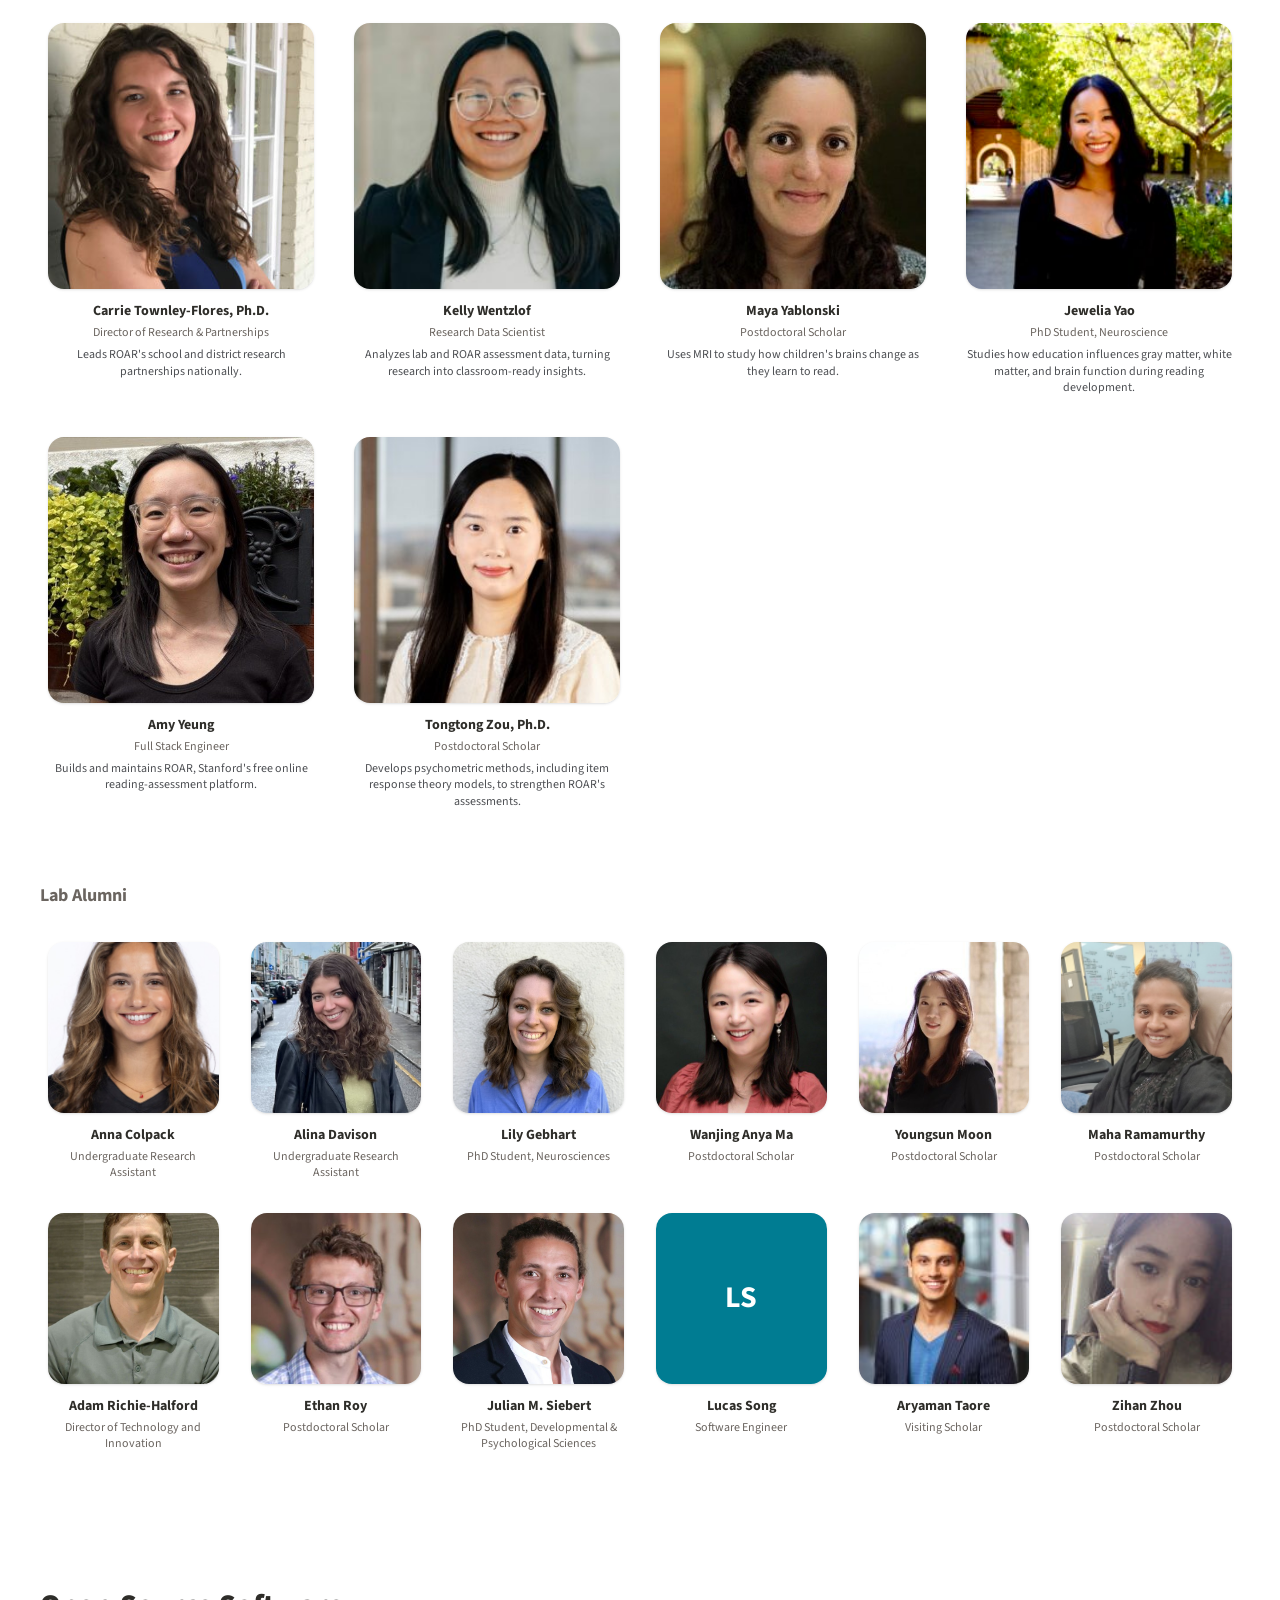
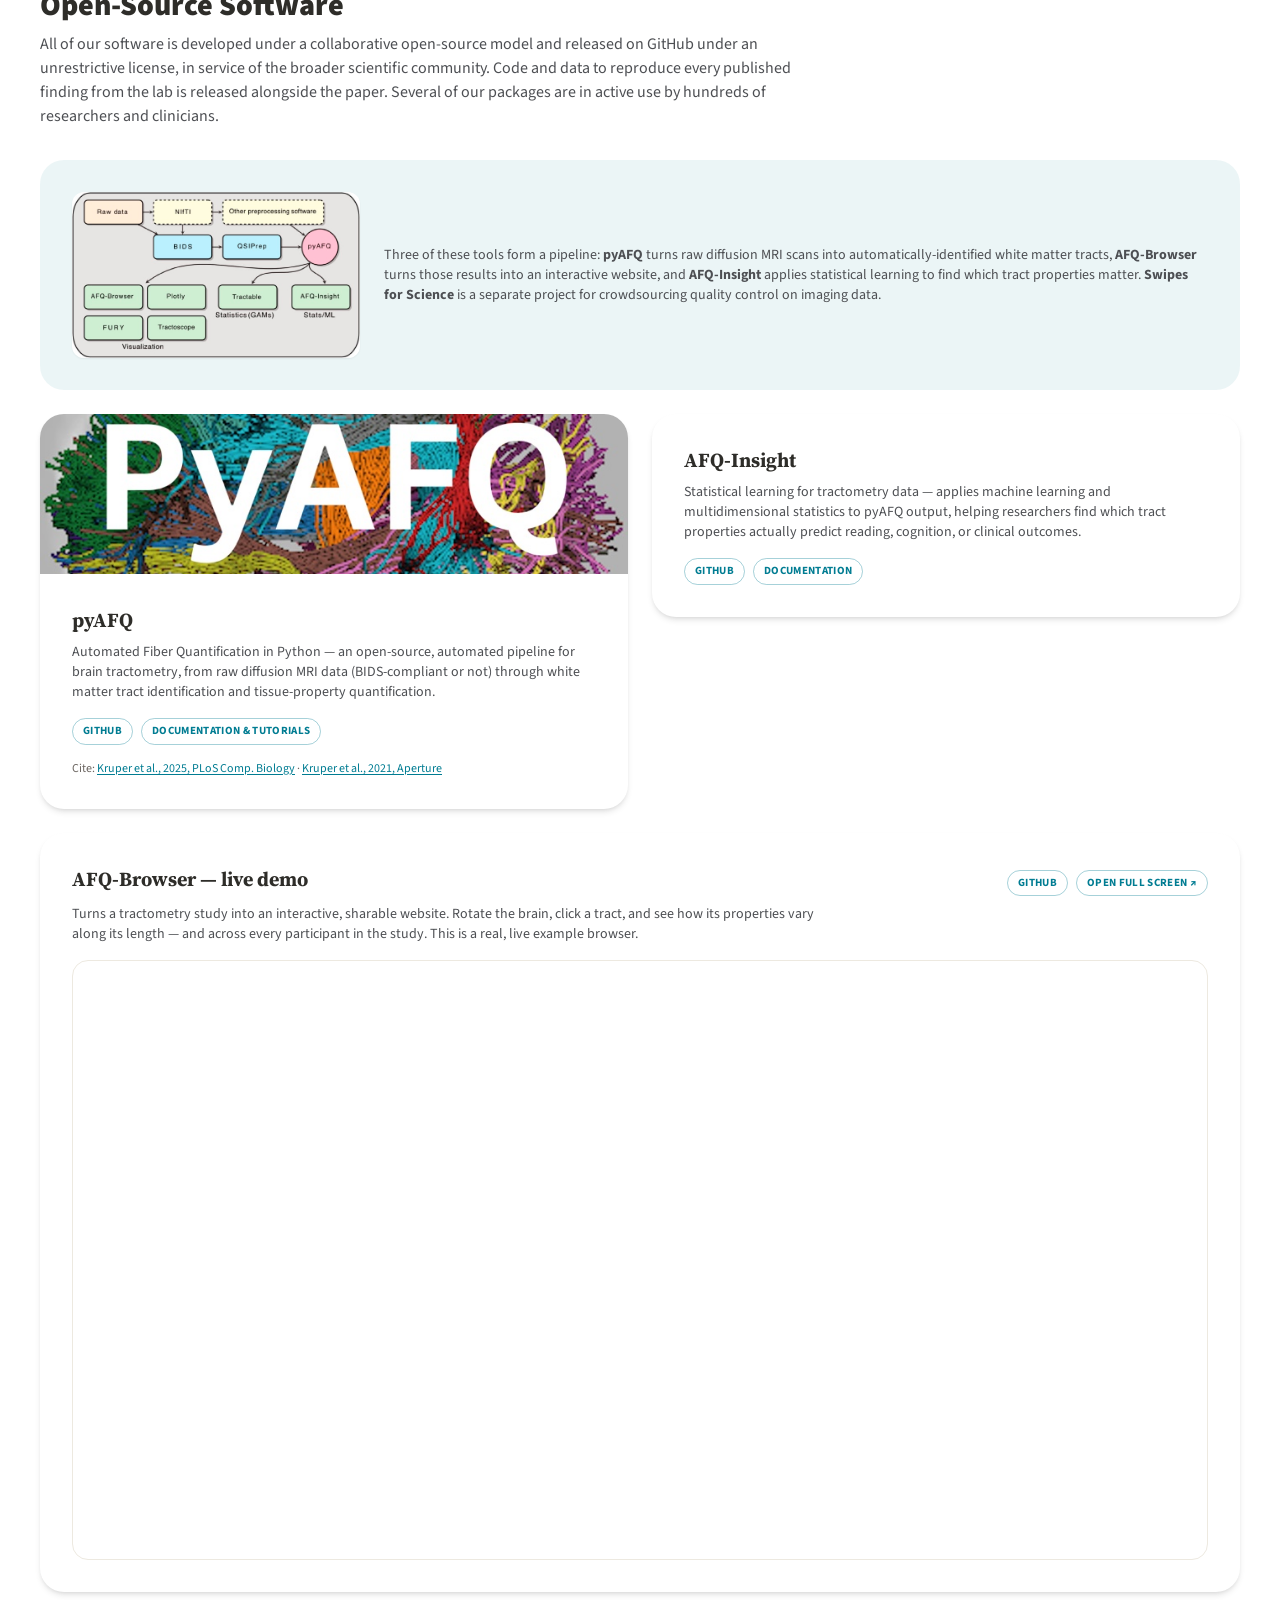
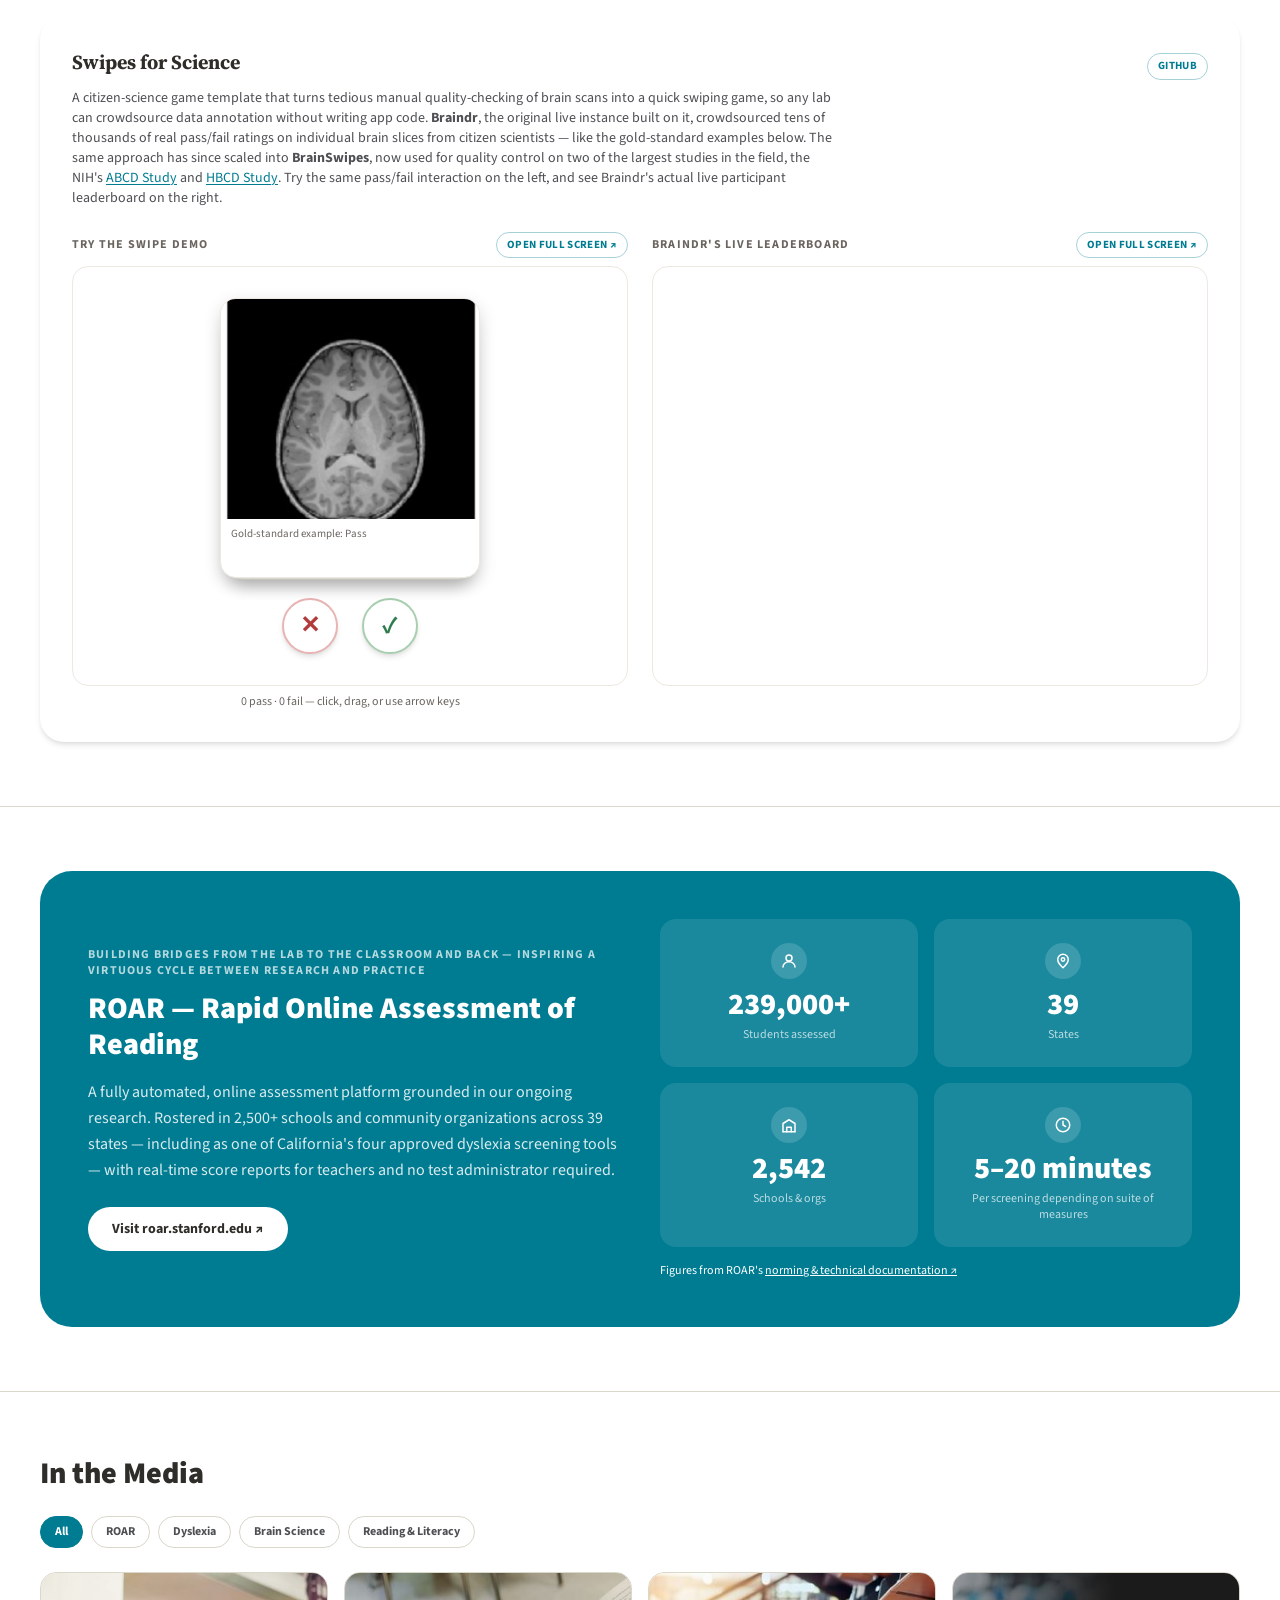
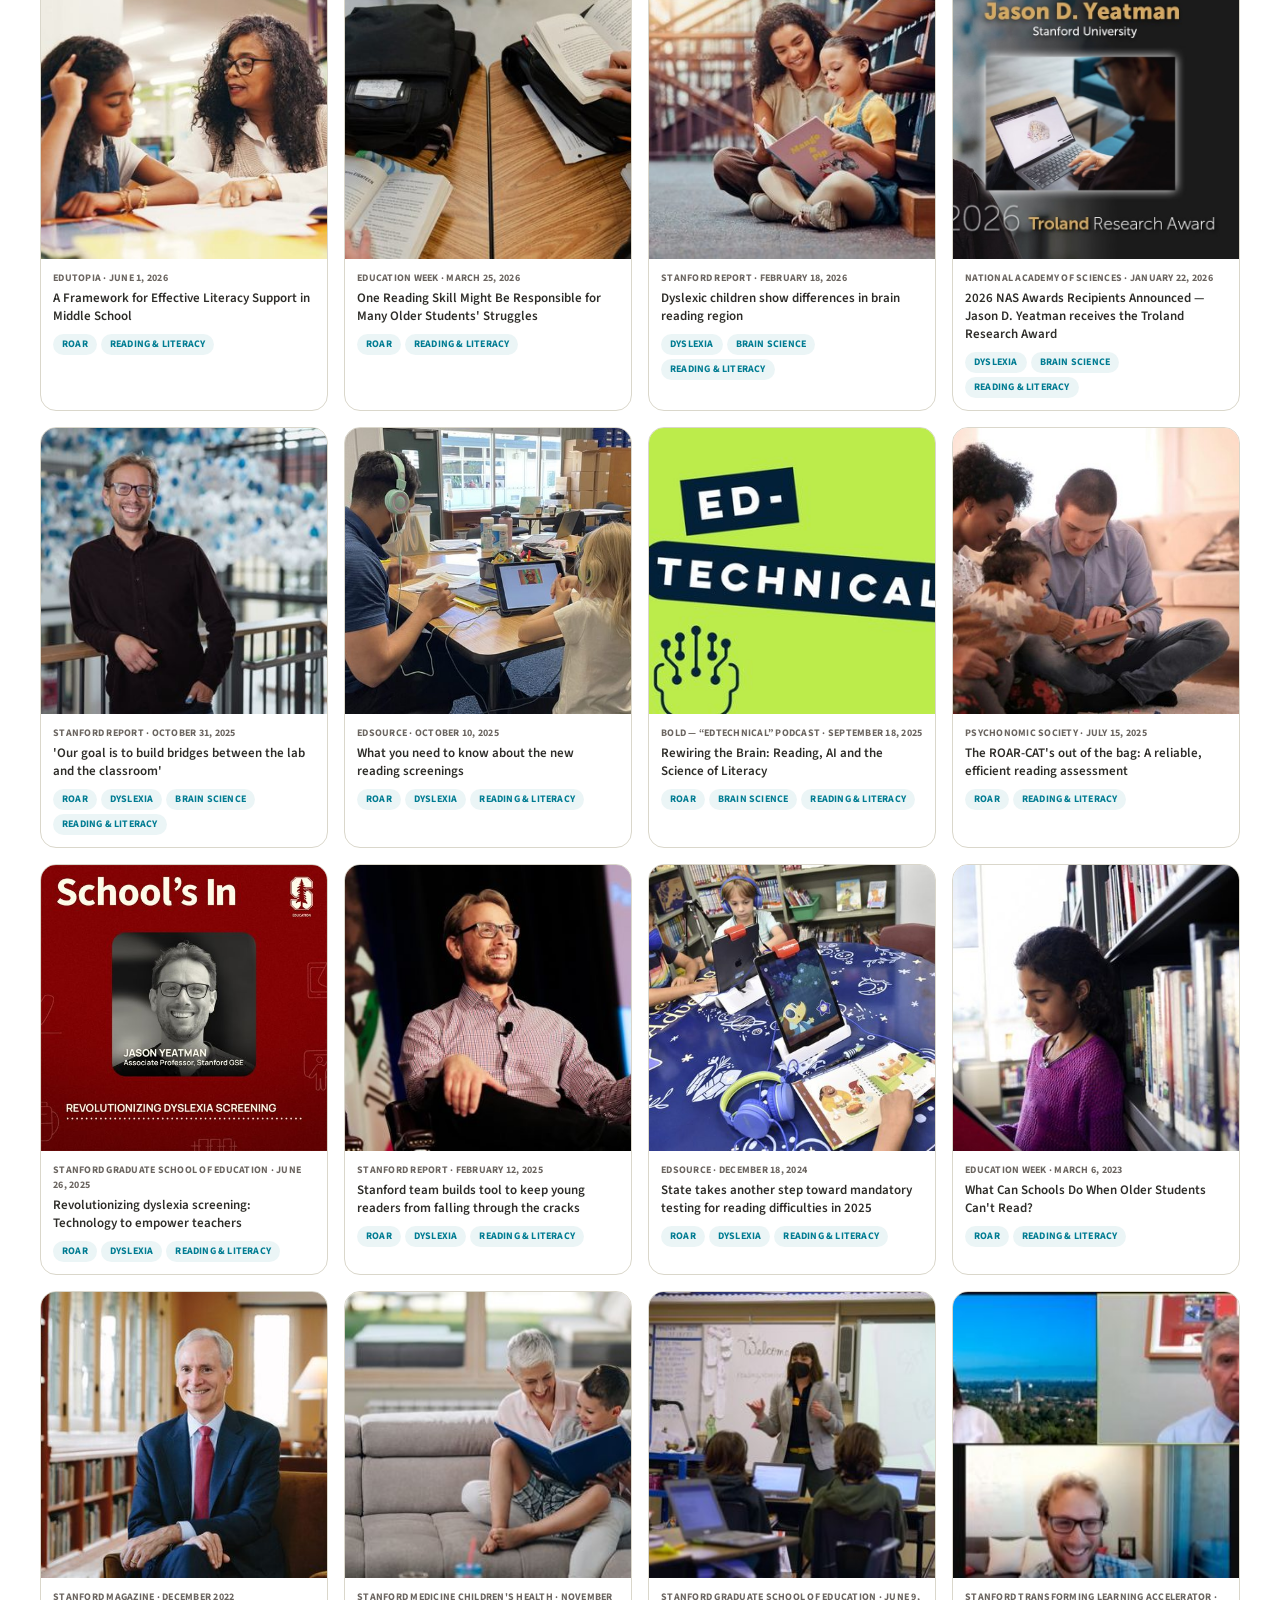
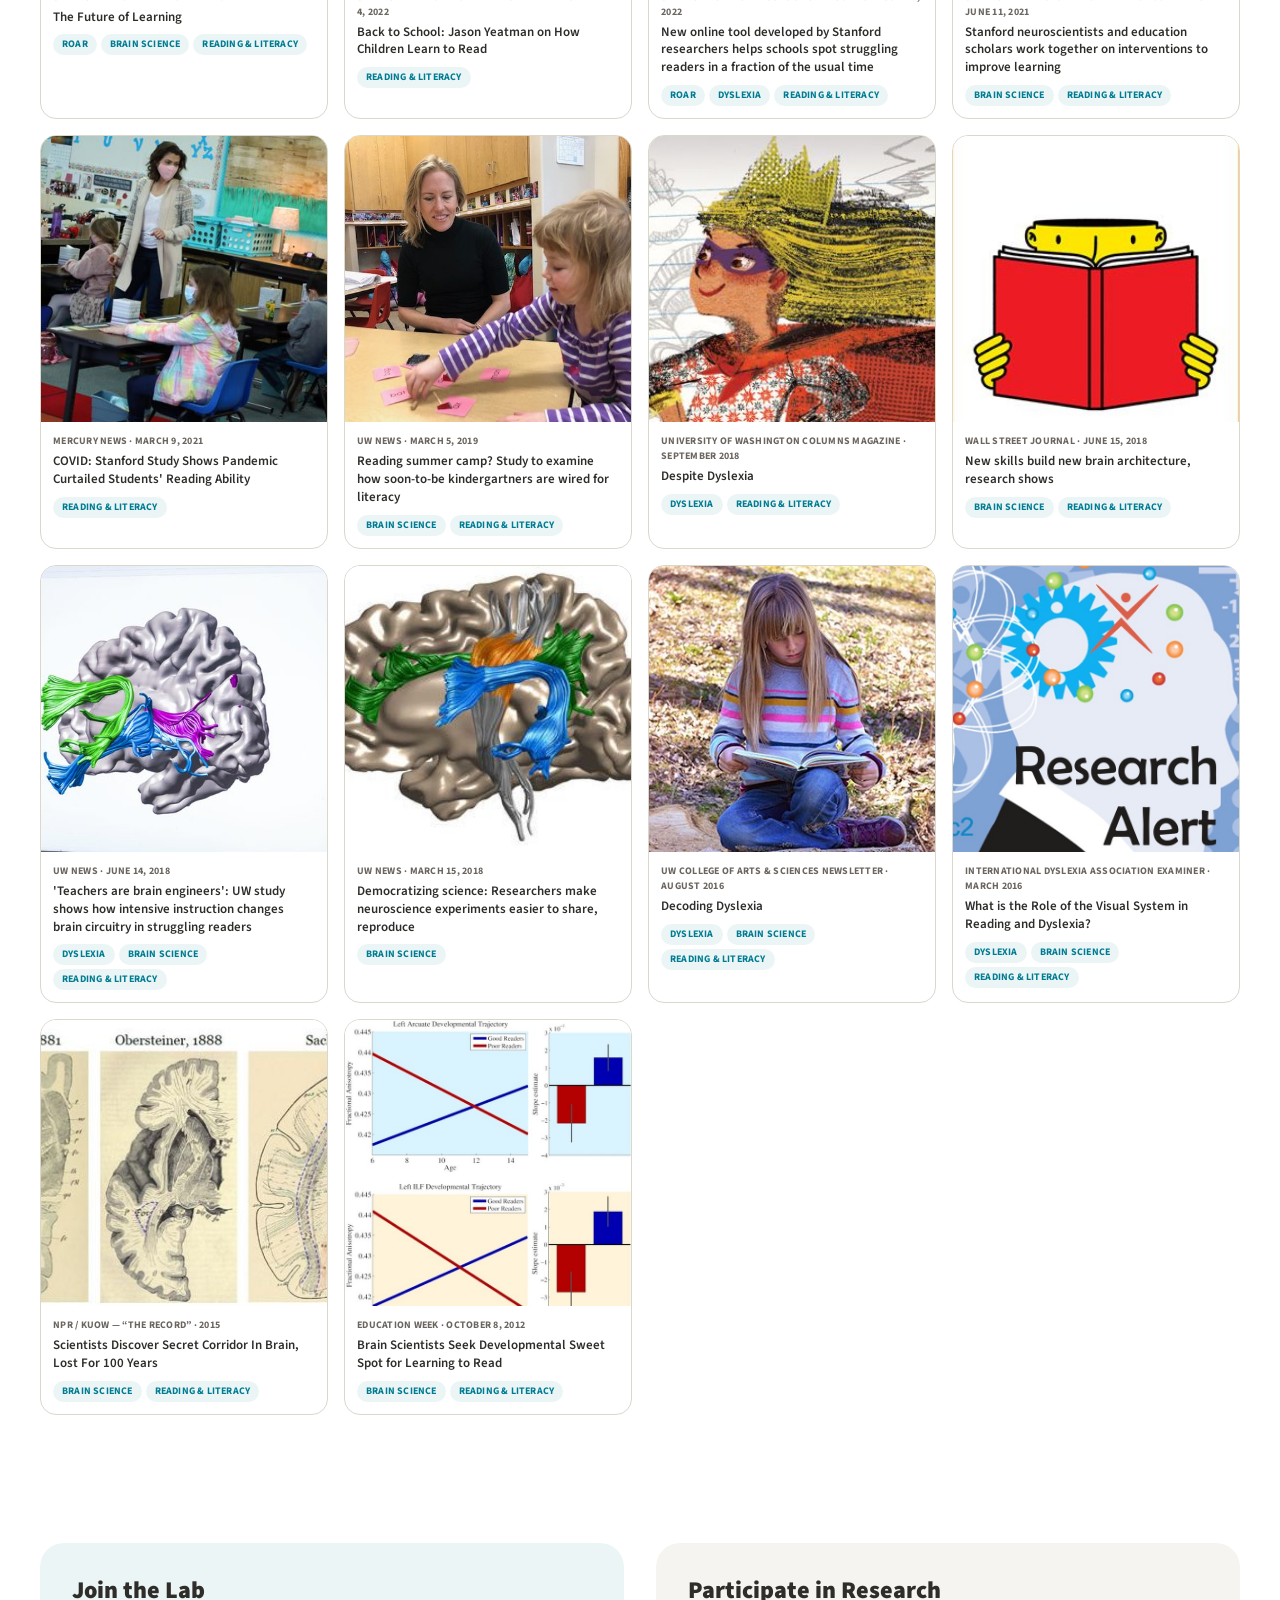
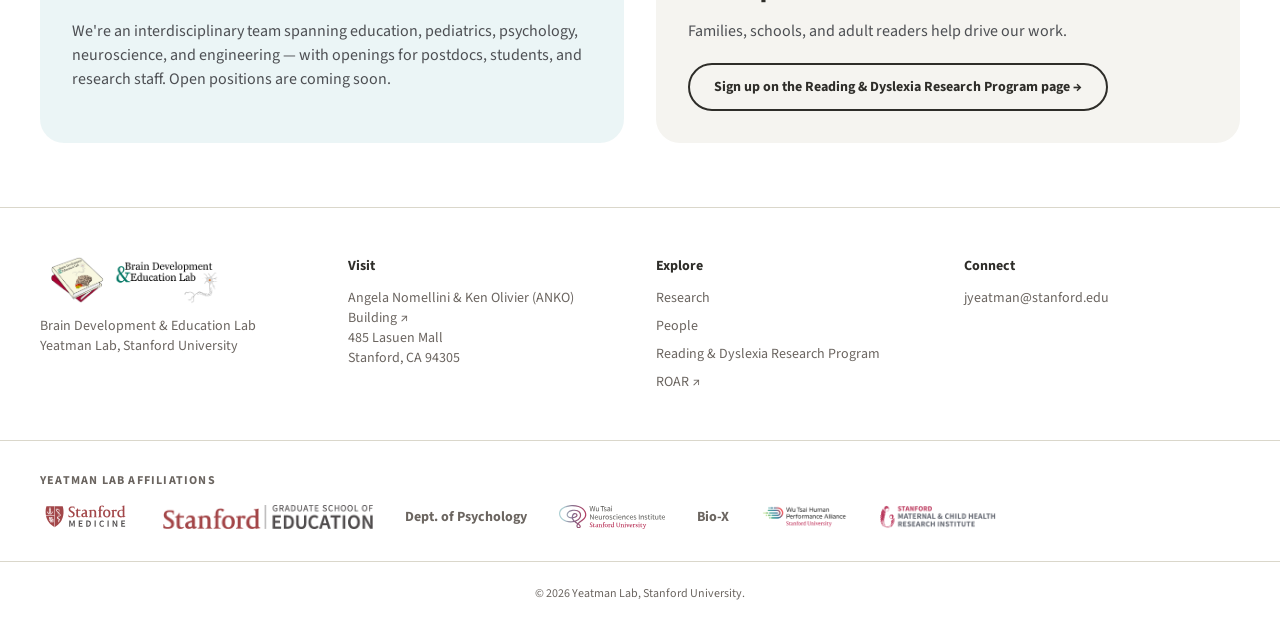
==== commit 37a4113f: "Host eight more paper PDFs; fix a misspelt first author Pulled from legal free locations found via O" ====
--- a/bde.html
+++ b/bde.html
@@ -709,7 +709,7 @@
     <div class="border-t border-[#DAD7CB] py-6 text-center text-xs text-[#6B6560]">© 2026 Yeatman Lab, Stanford University.</div>
   </footer>
 
-  <script src="shared-data.js?v=66"></script>
+  <script src="shared-data.js?v=67"></script>
   <script src="site.js?v=84"></script>
   <script>initSite('bde', 'https://dyslexia.stanford.edu/');</script>
 </body>
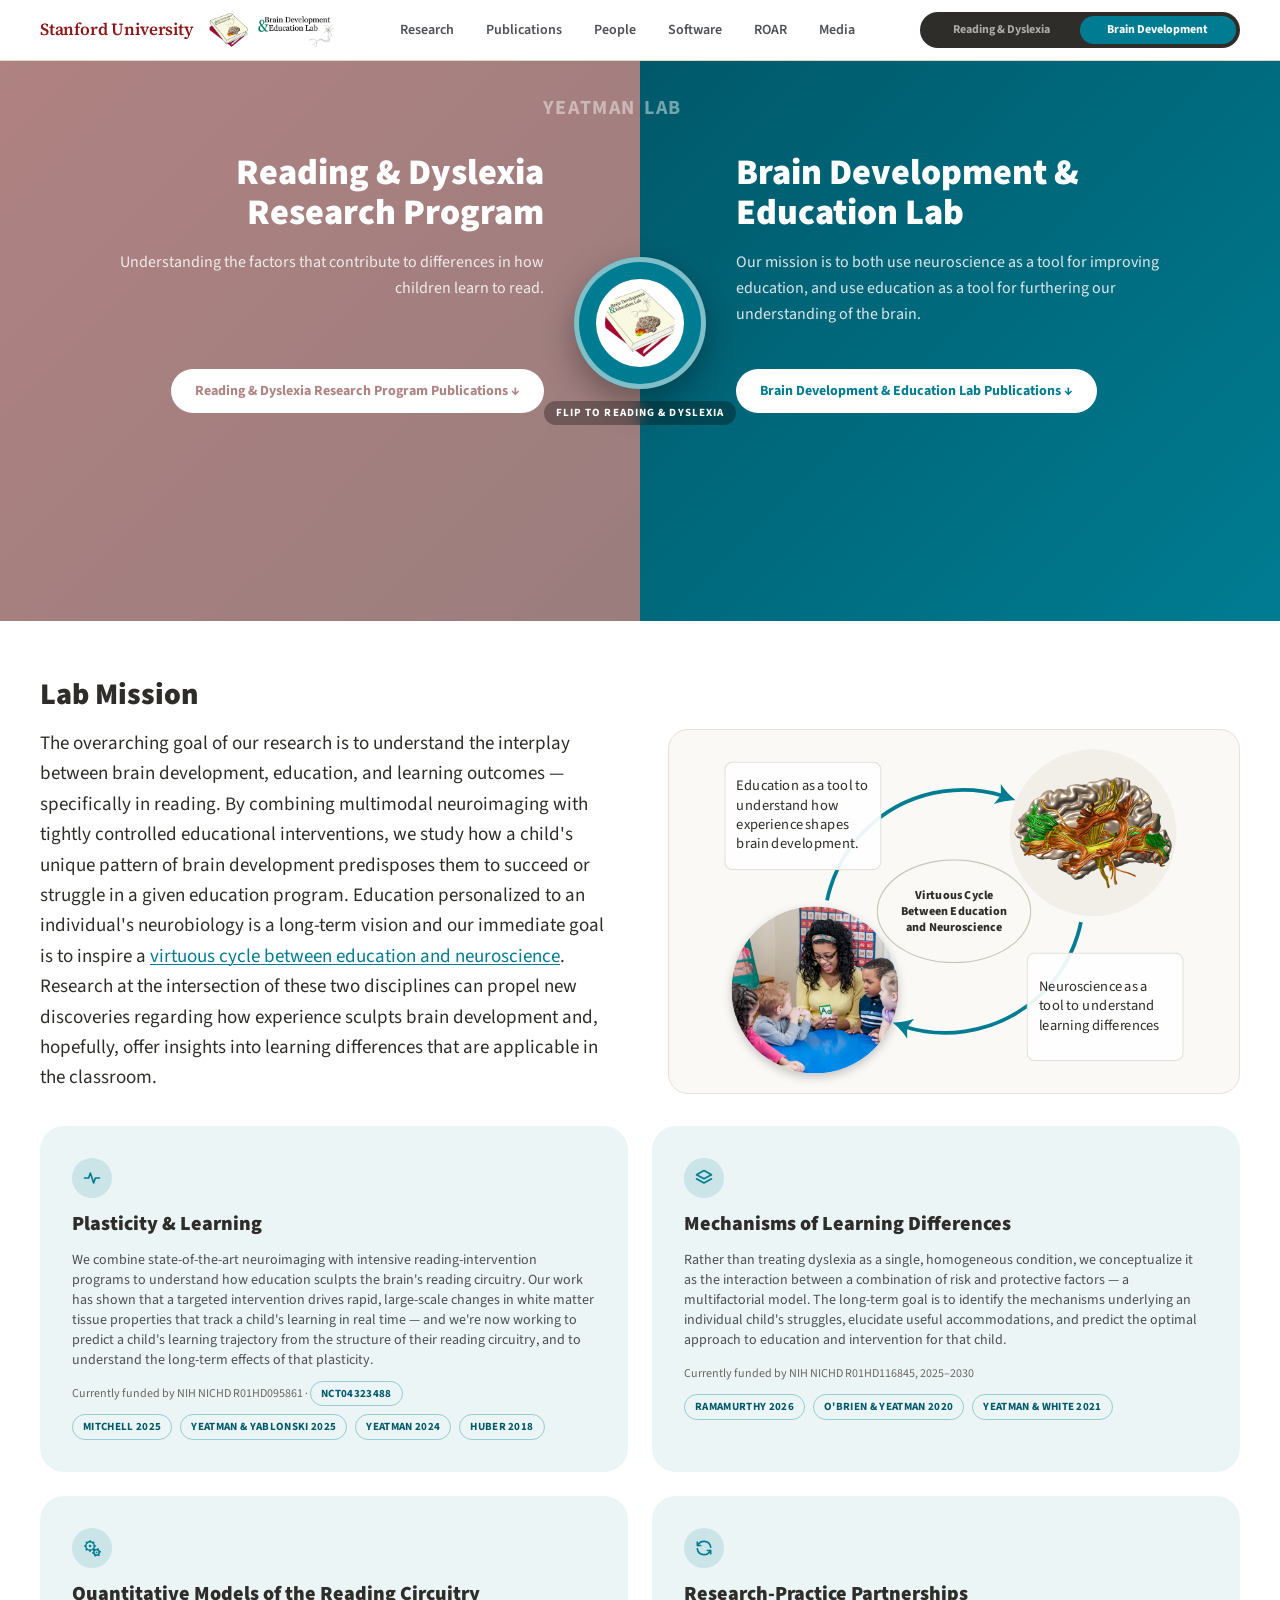
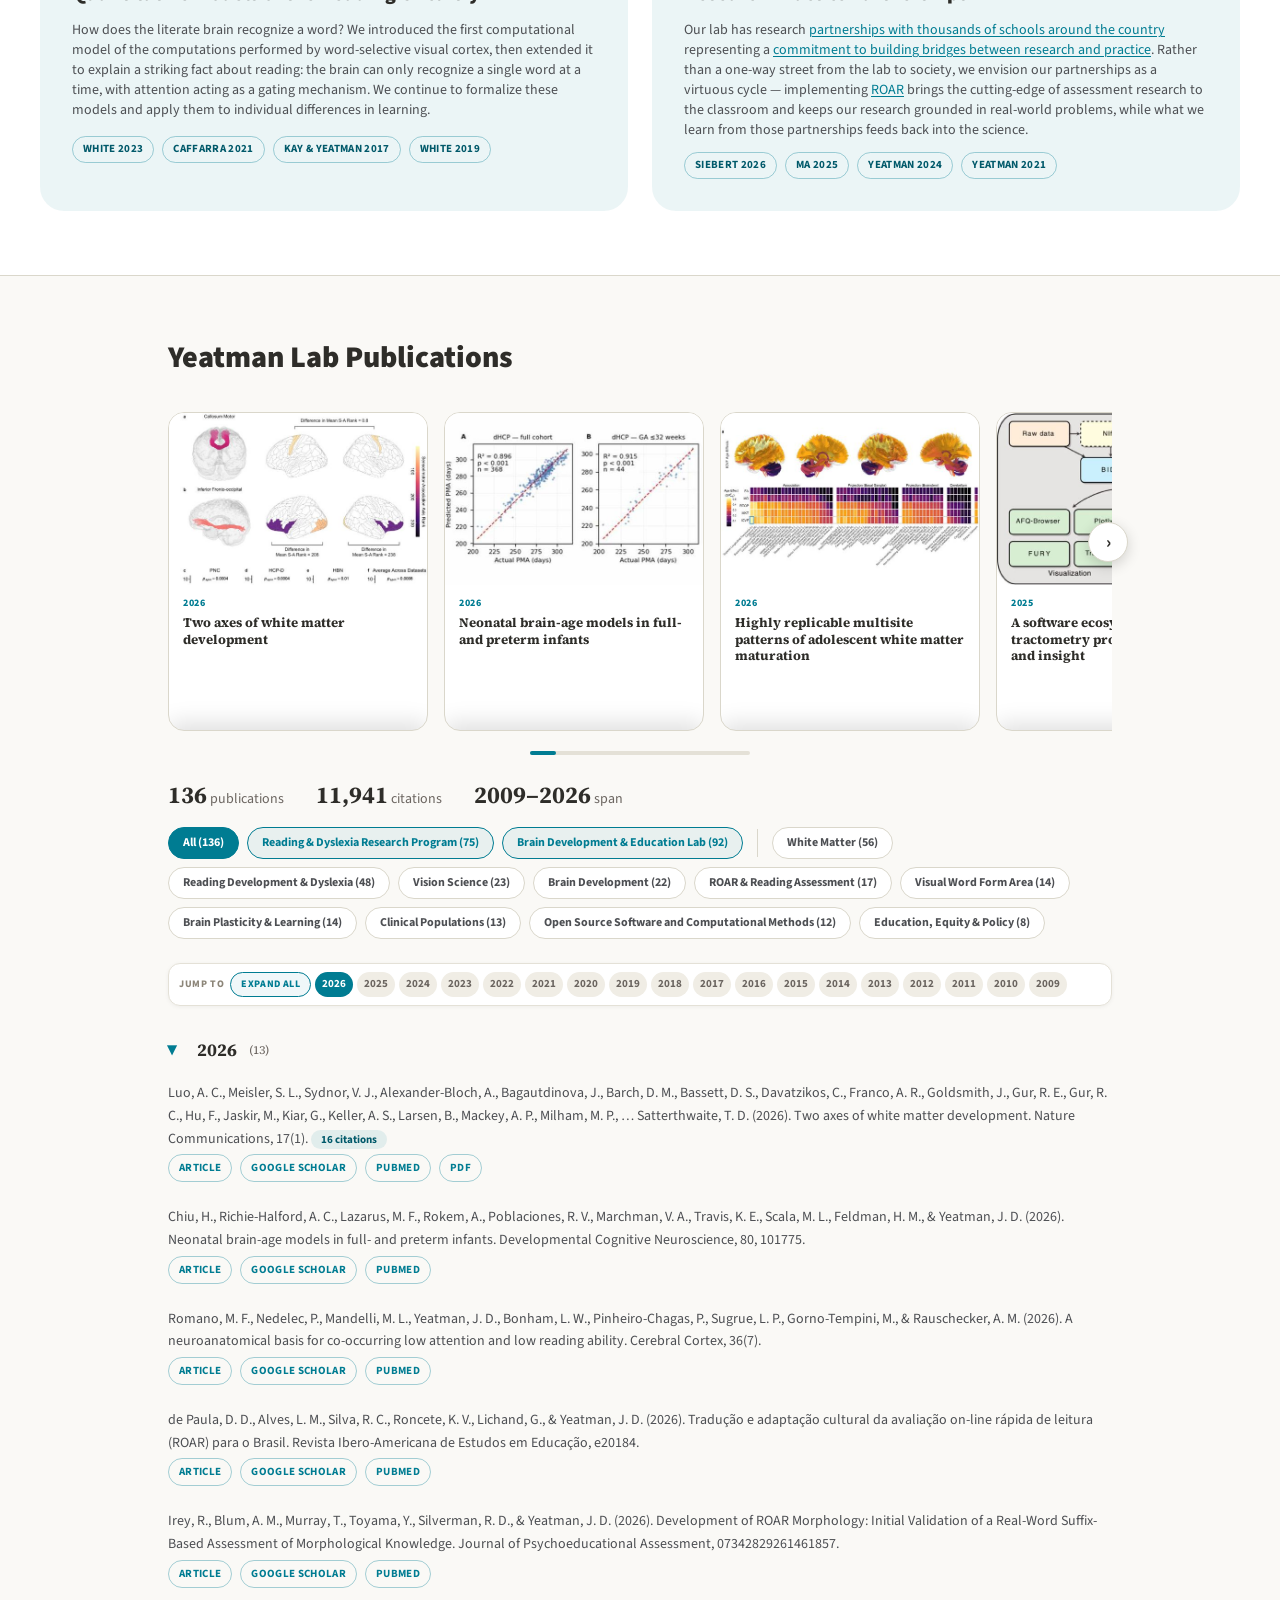
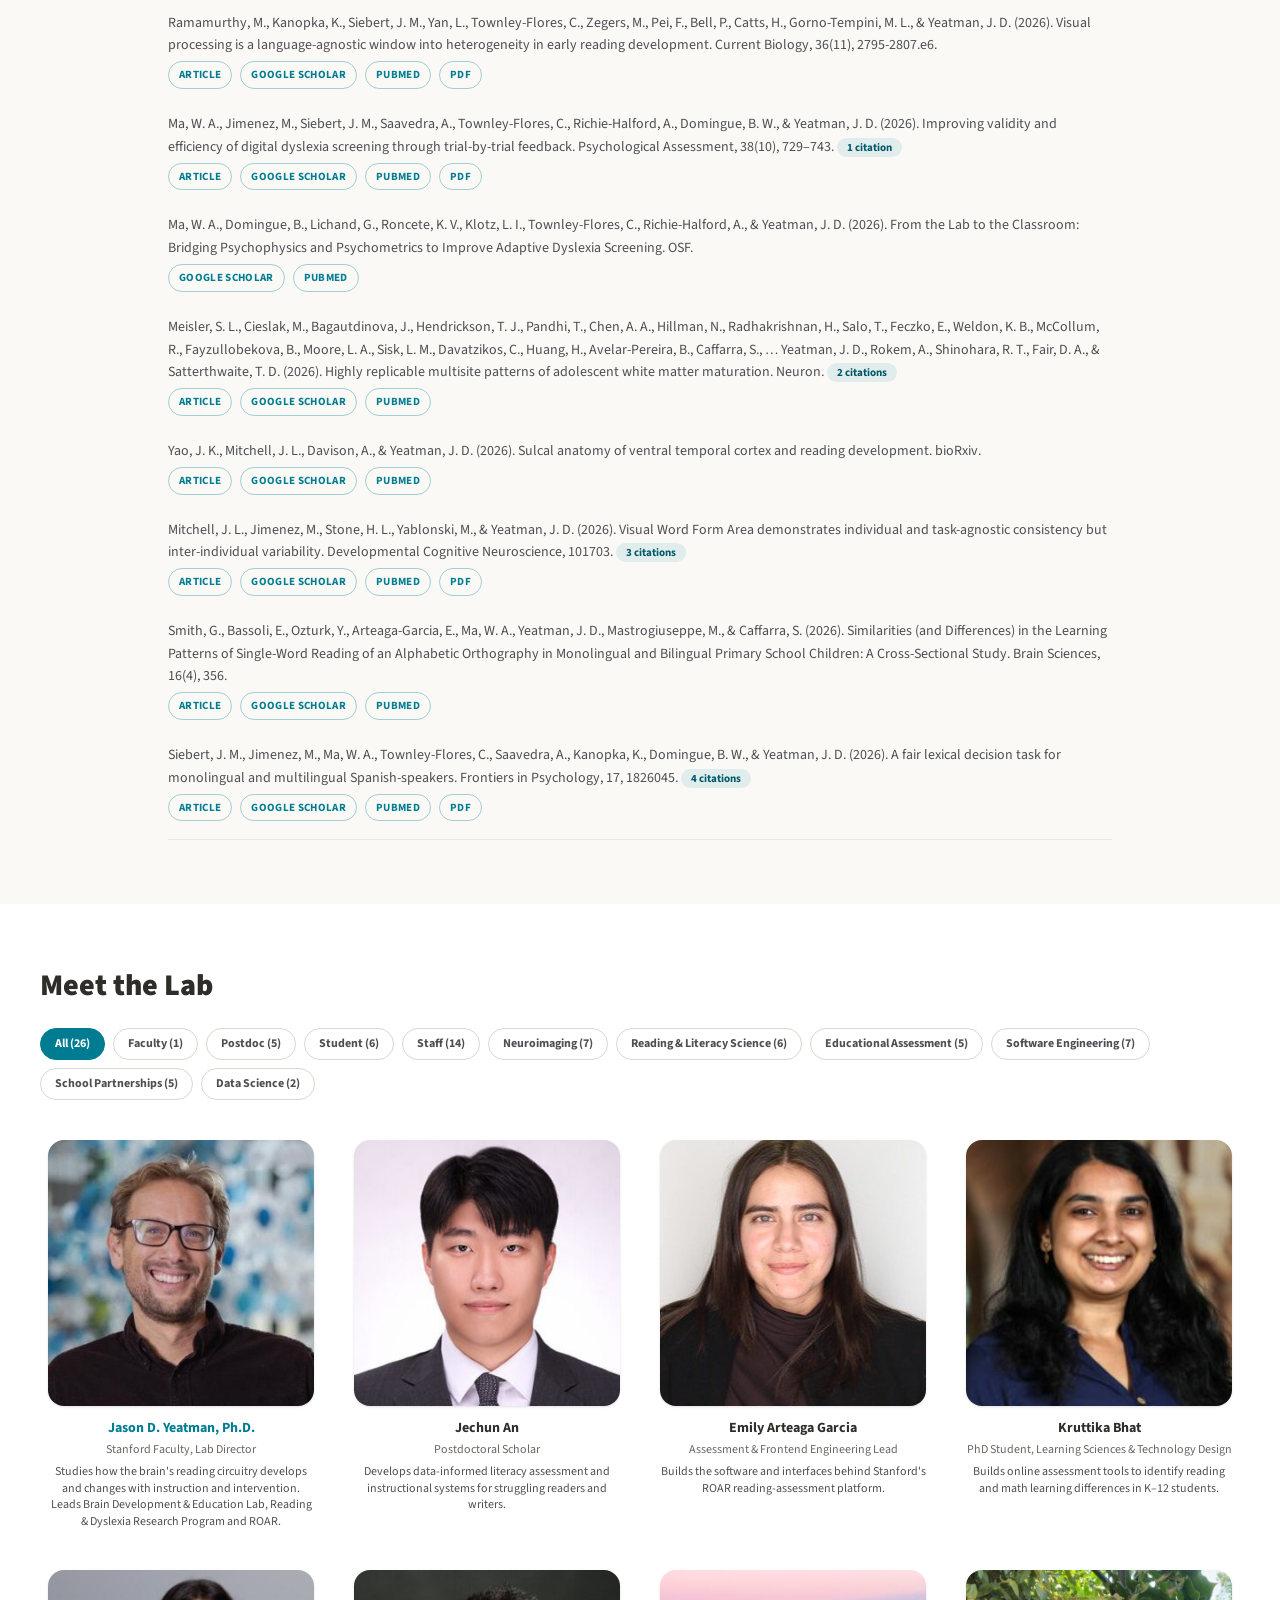
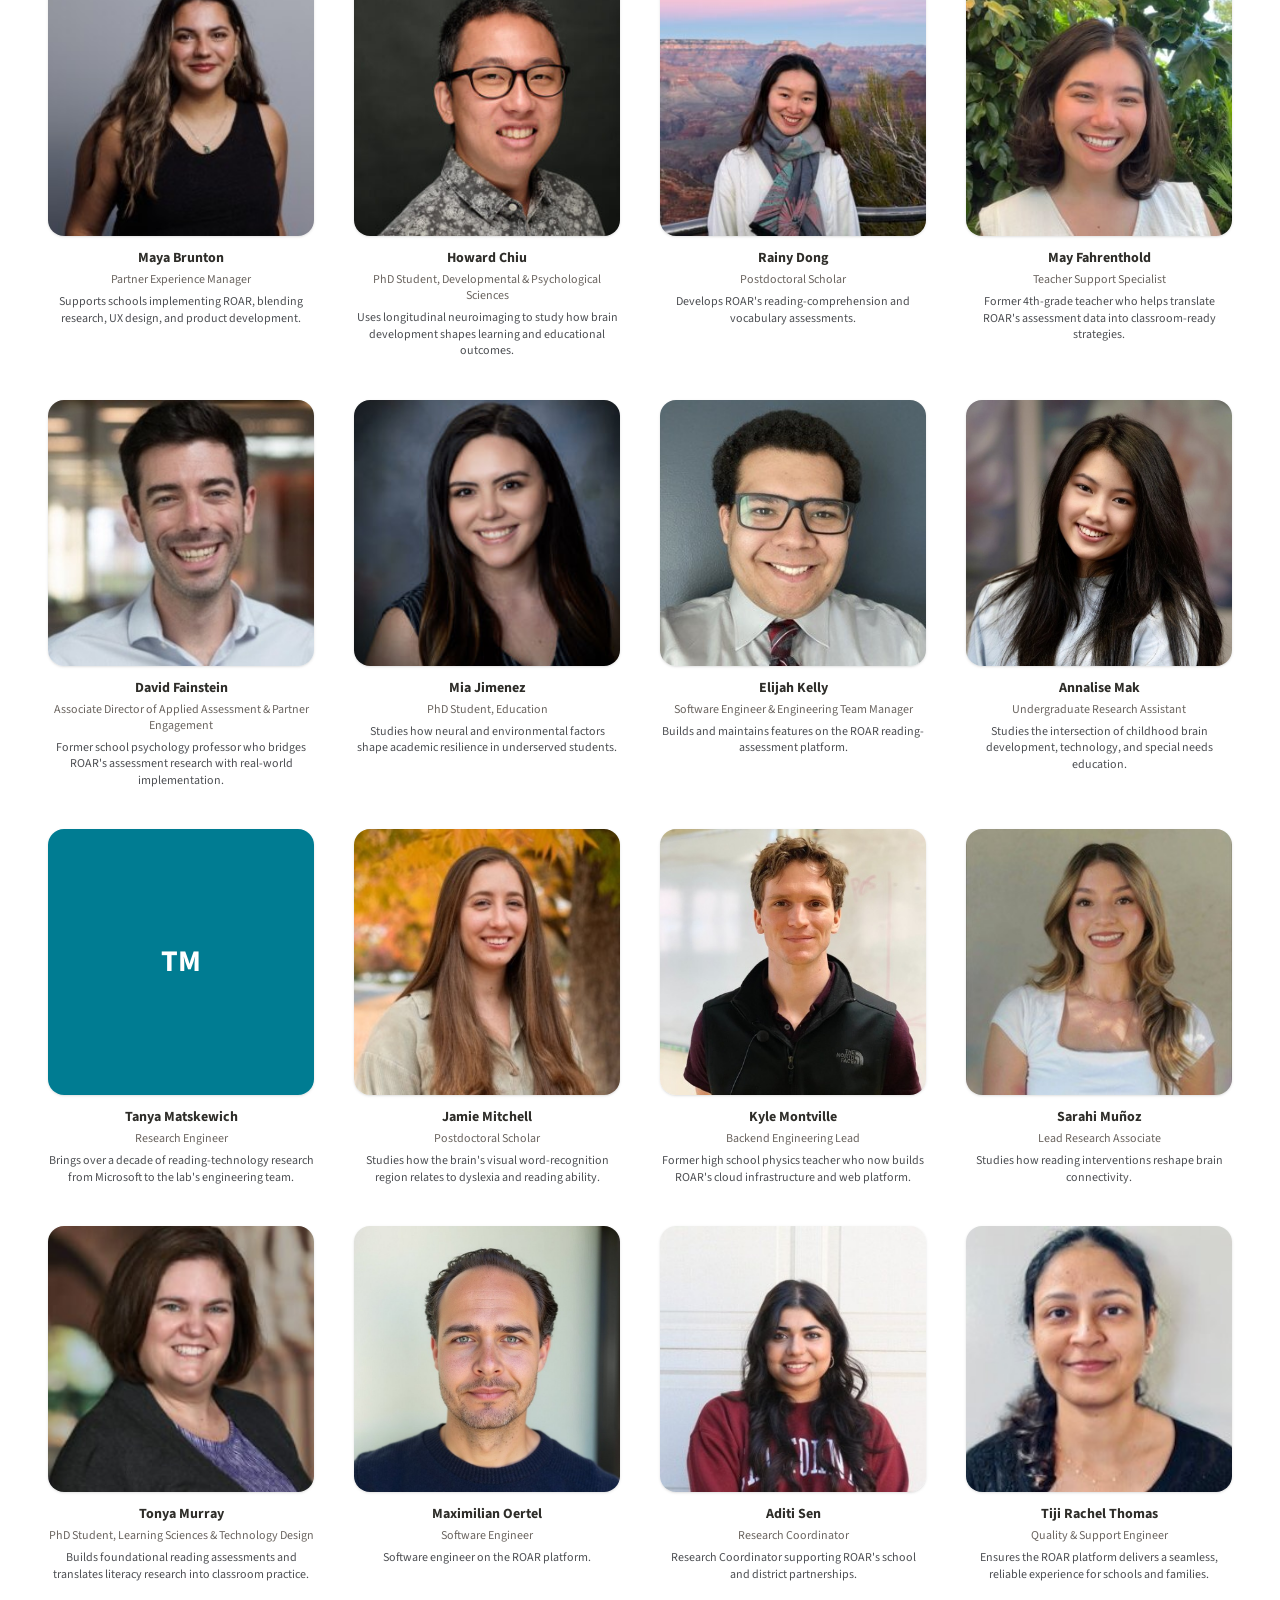
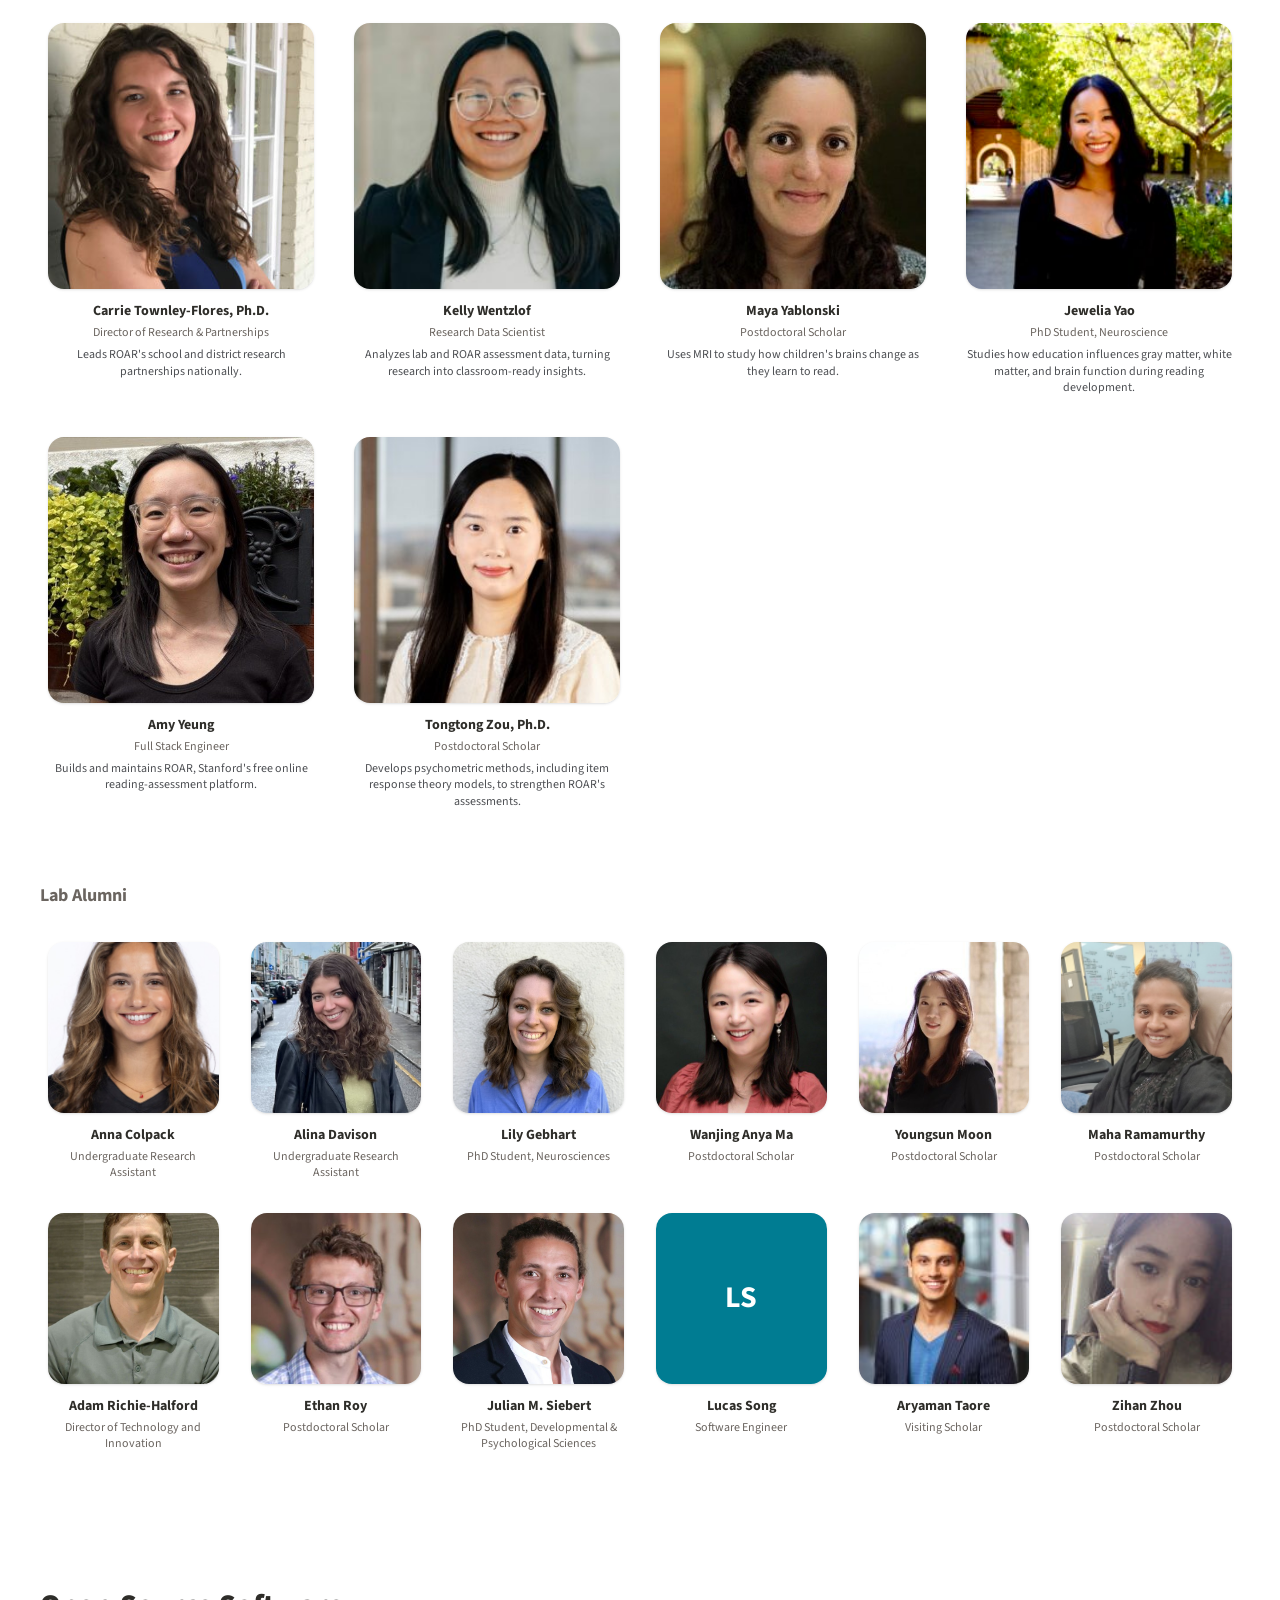
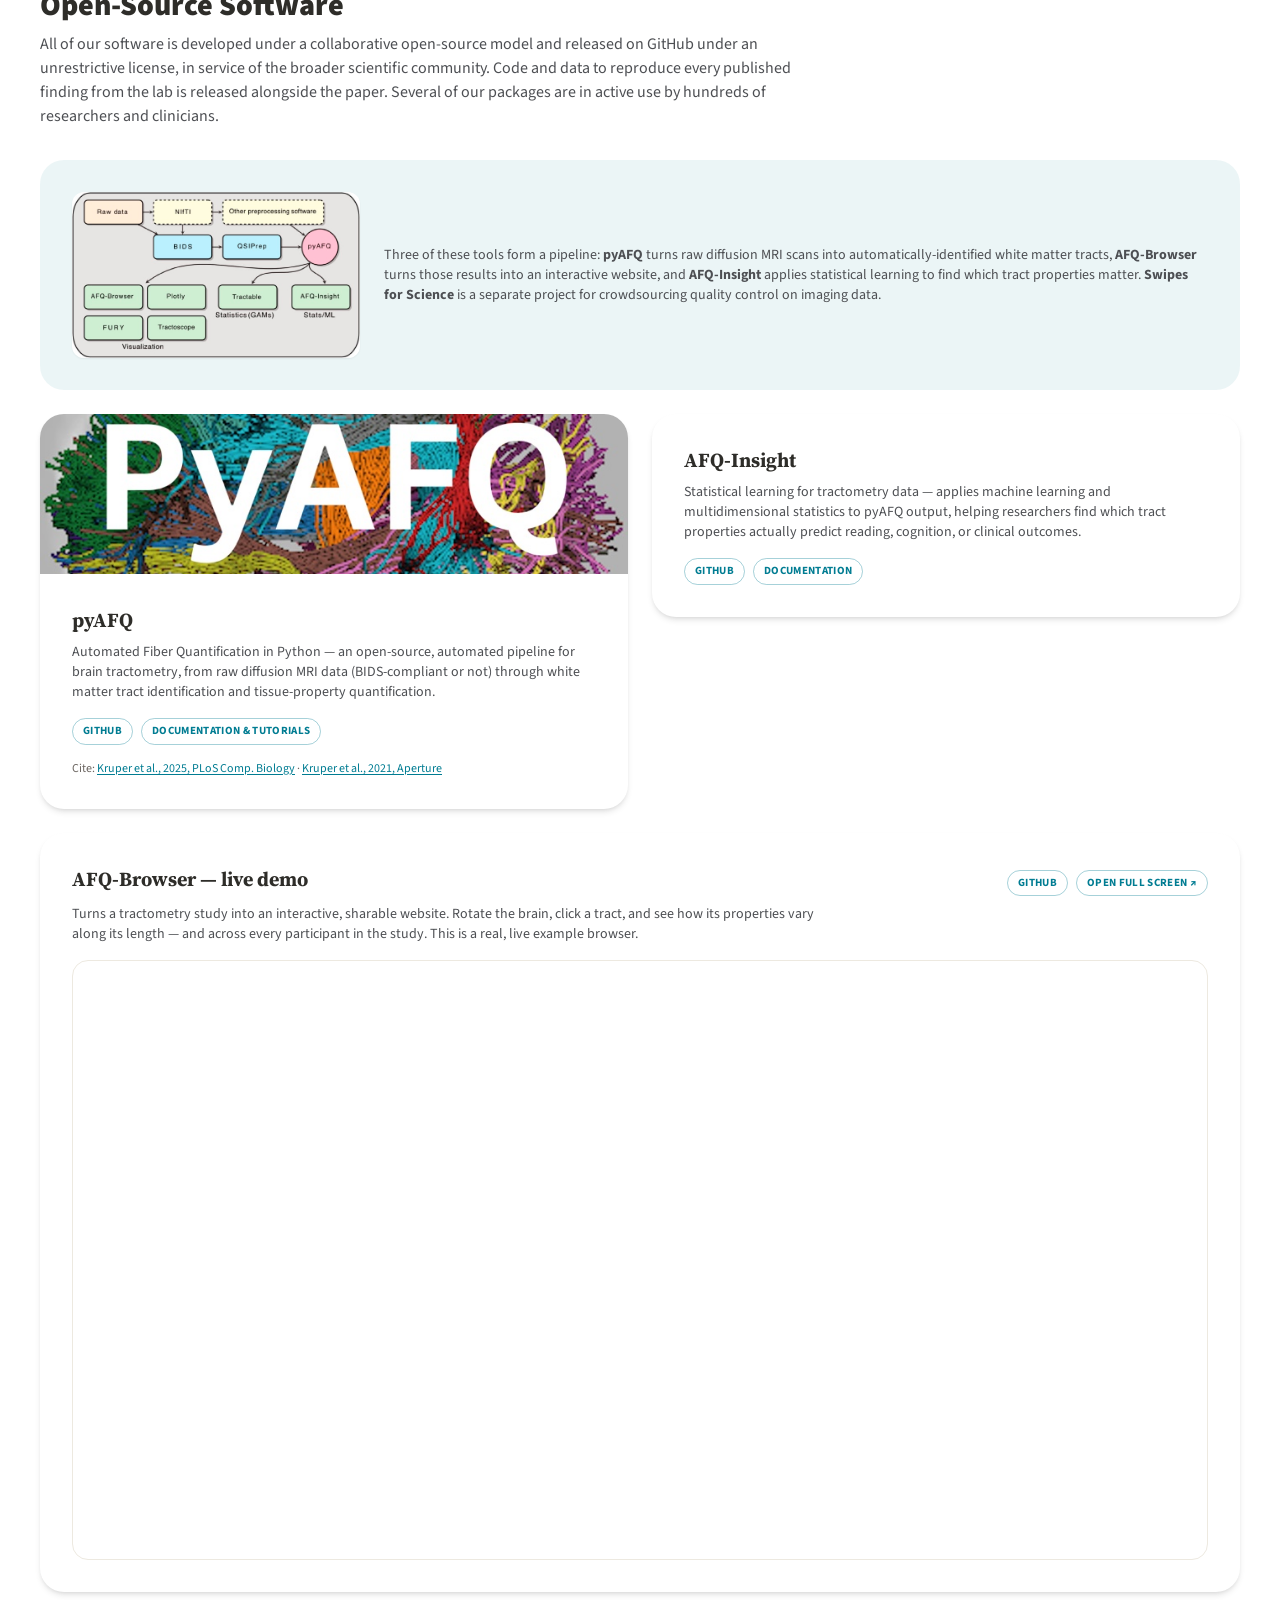
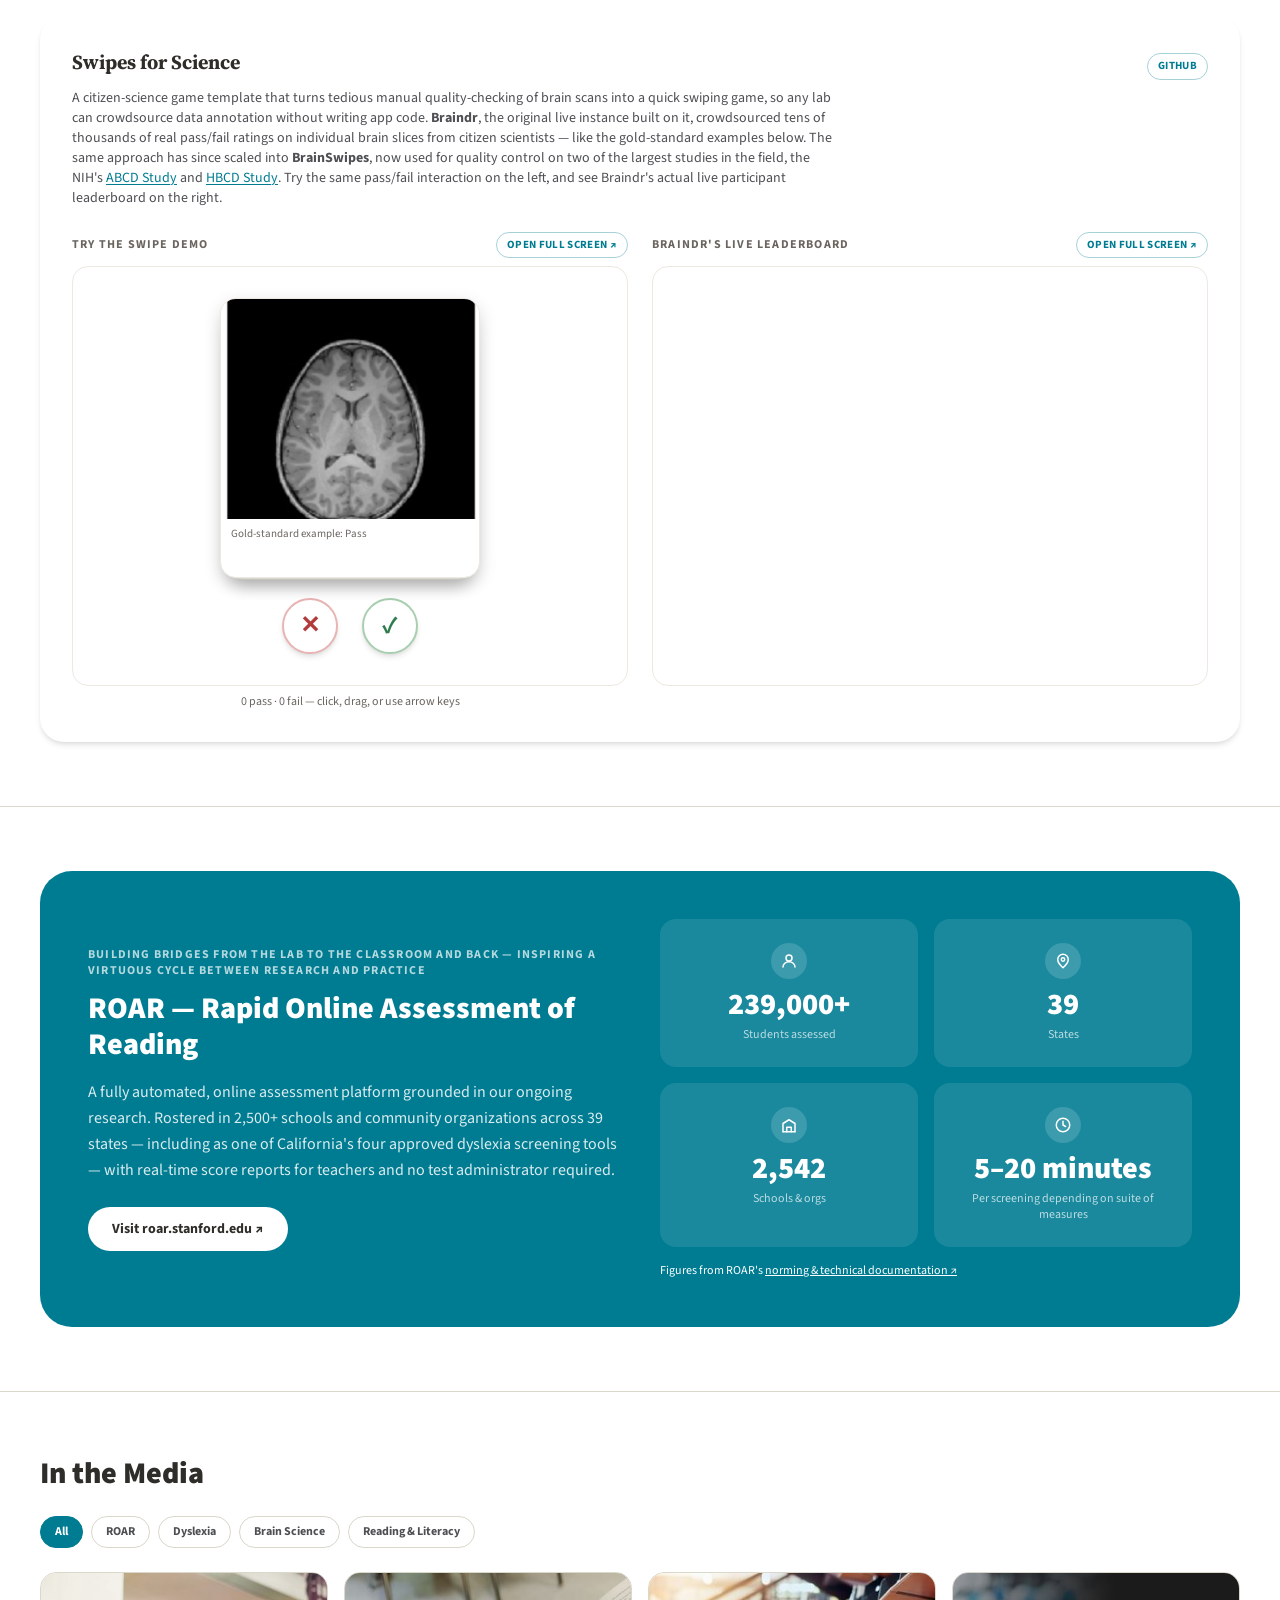
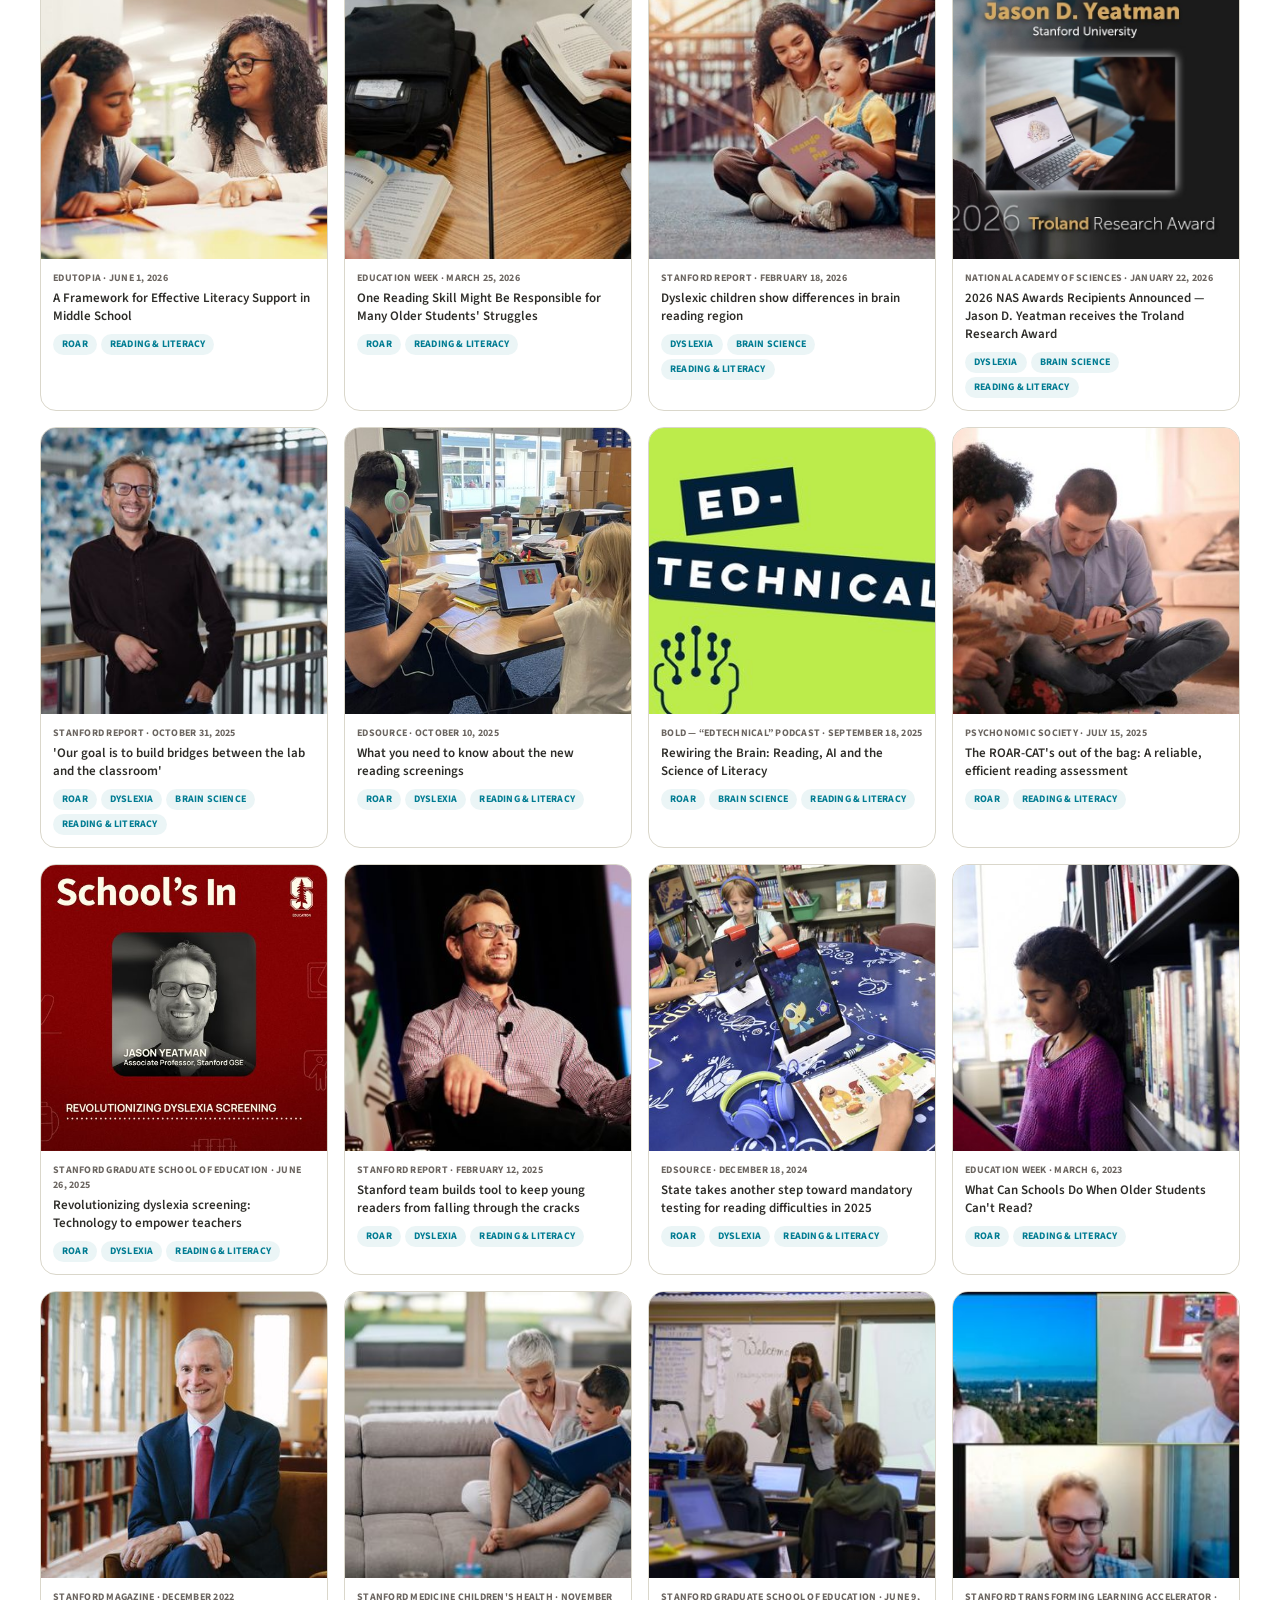
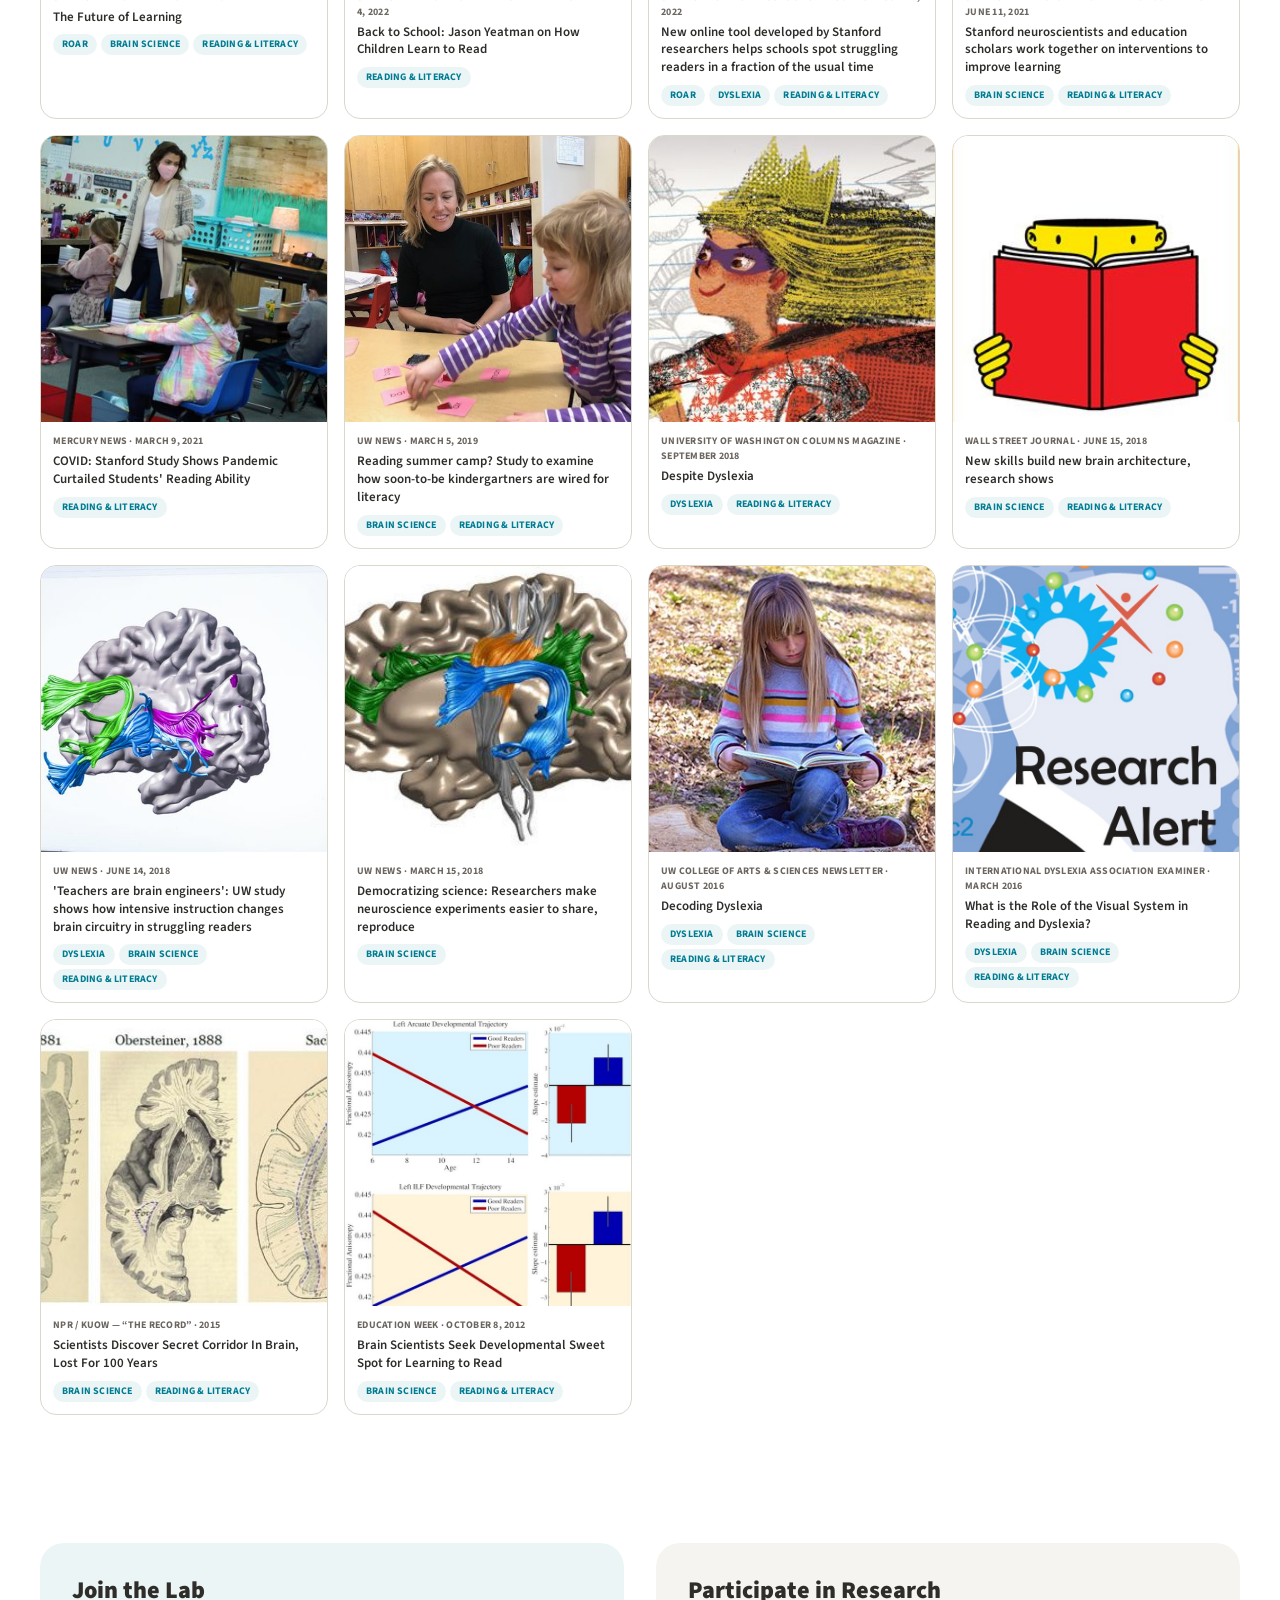
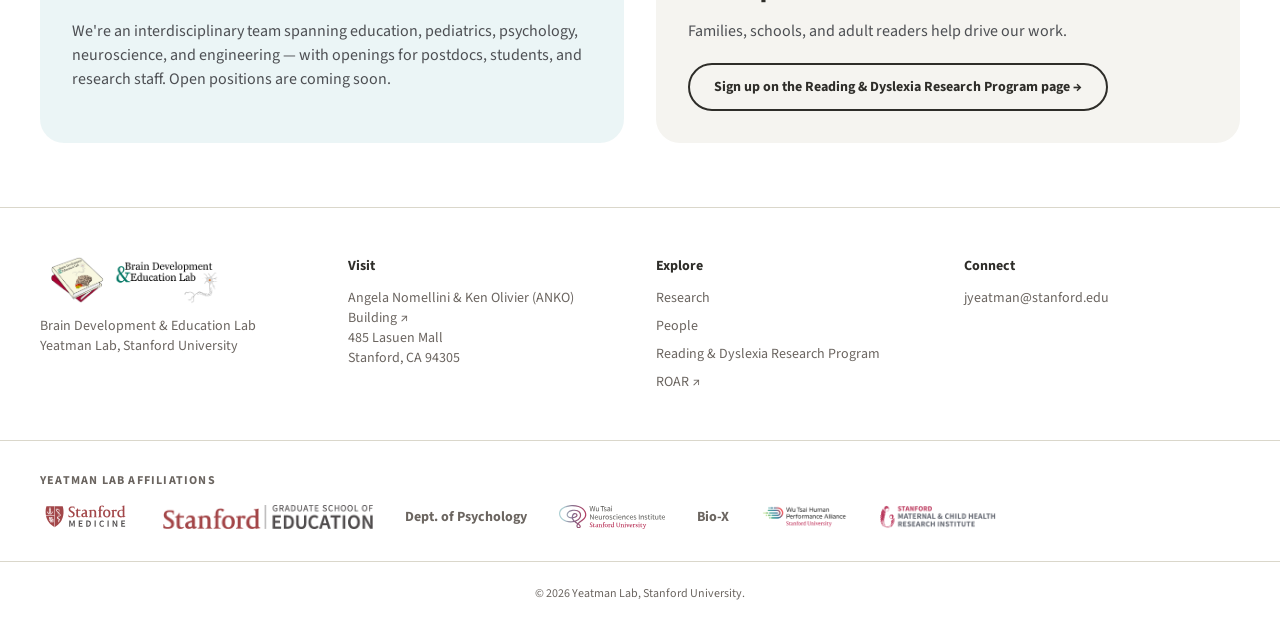
==== commit d470d963: "Upgrade the Meisler 2026 preprint to its Neuron version, showing Yeatman The entry was the bioRxiv p" ====
--- a/bde.html
+++ b/bde.html
@@ -709,7 +709,7 @@
     <div class="border-t border-[#DAD7CB] py-6 text-center text-xs text-[#6B6560]">© 2026 Yeatman Lab, Stanford University.</div>
   </footer>
 
-  <script src="shared-data.js?v=67"></script>
+  <script src="shared-data.js?v=68"></script>
   <script src="site.js?v=84"></script>
   <script>initSite('bde', 'https://dyslexia.stanford.edu/');</script>
 </body>
